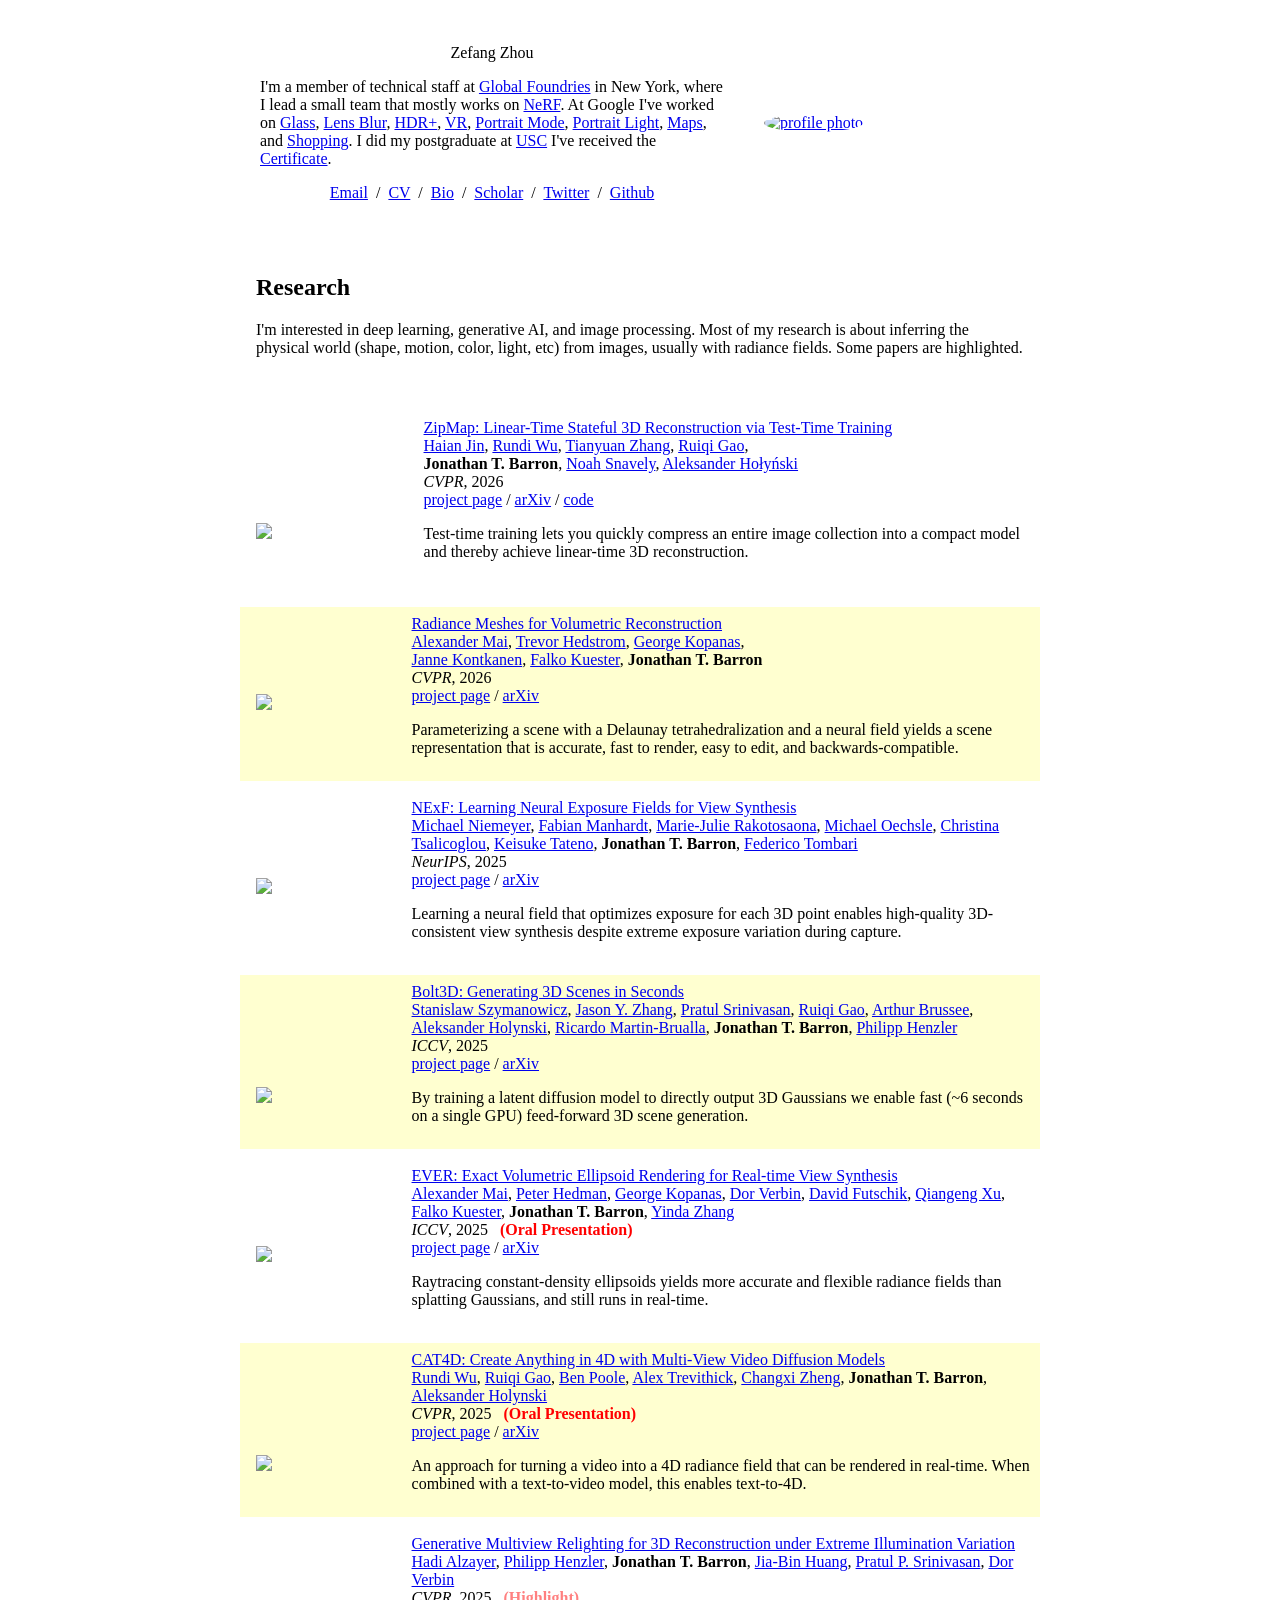
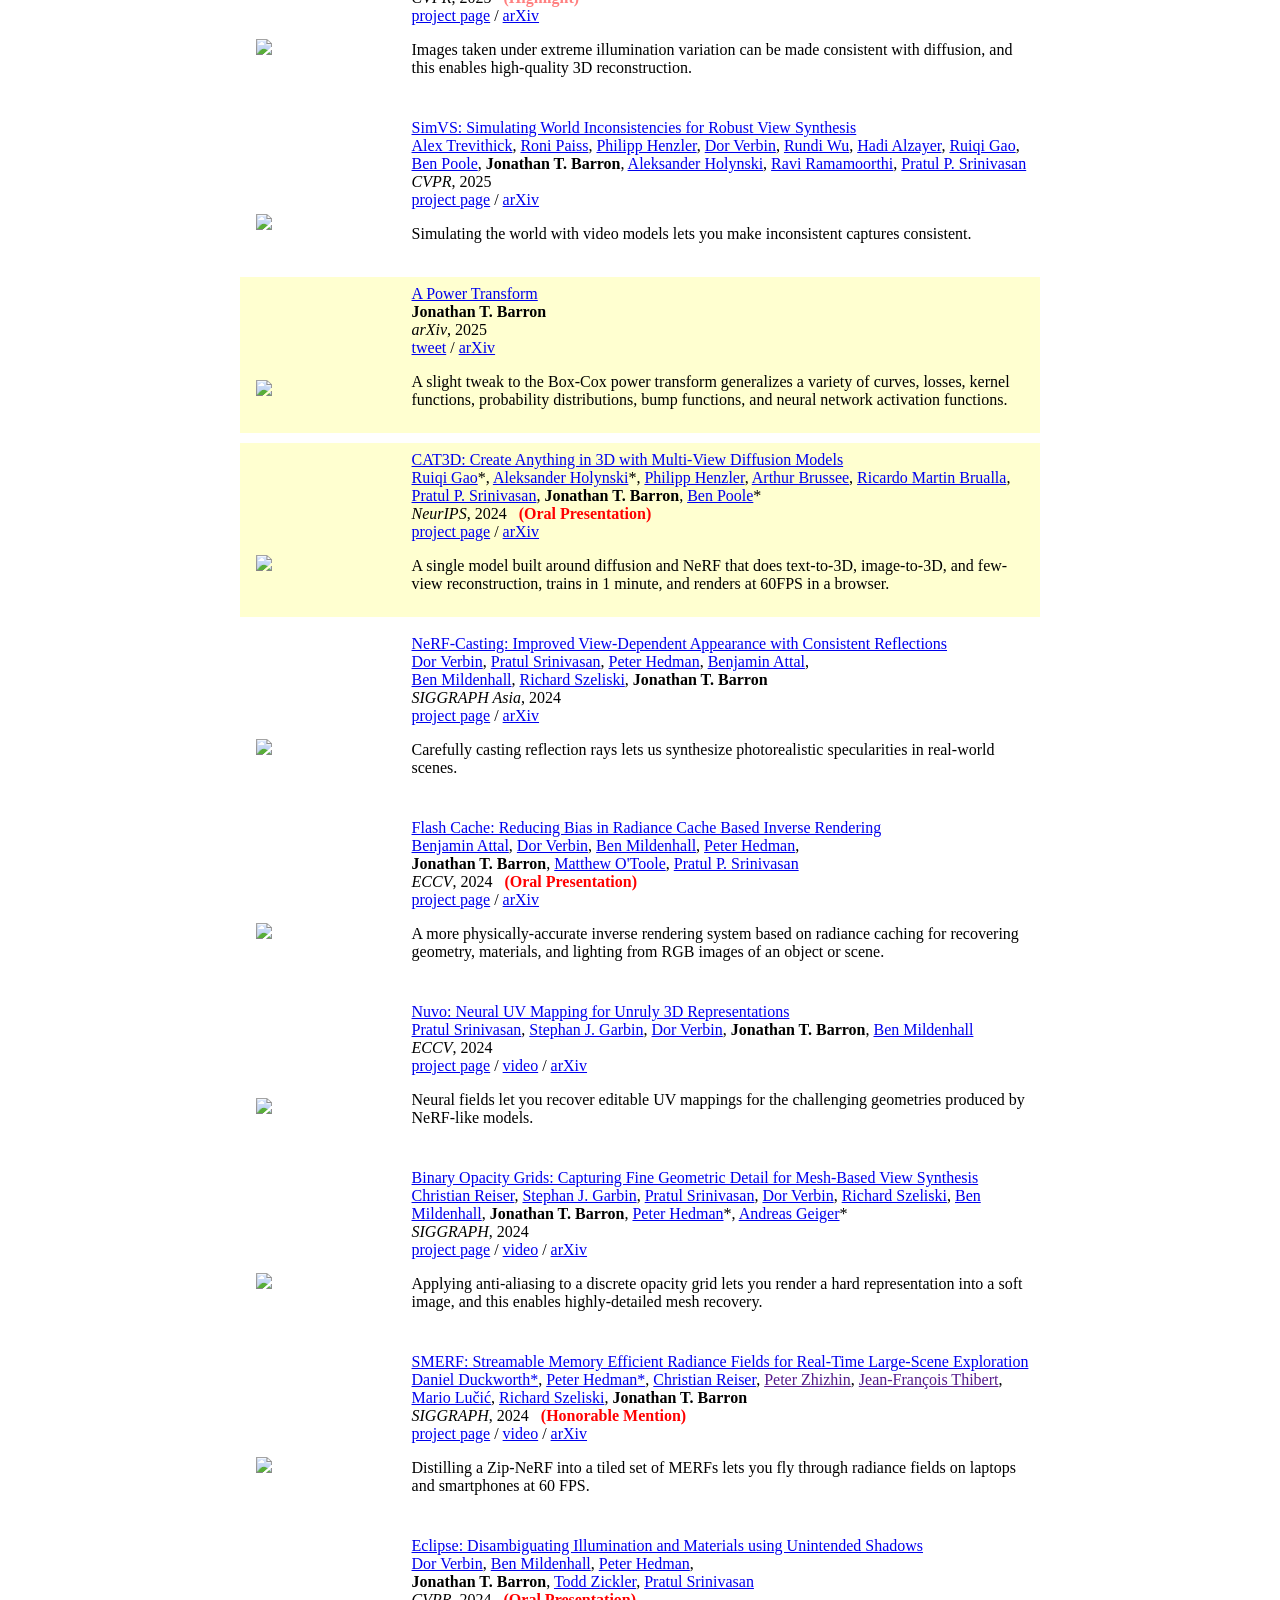
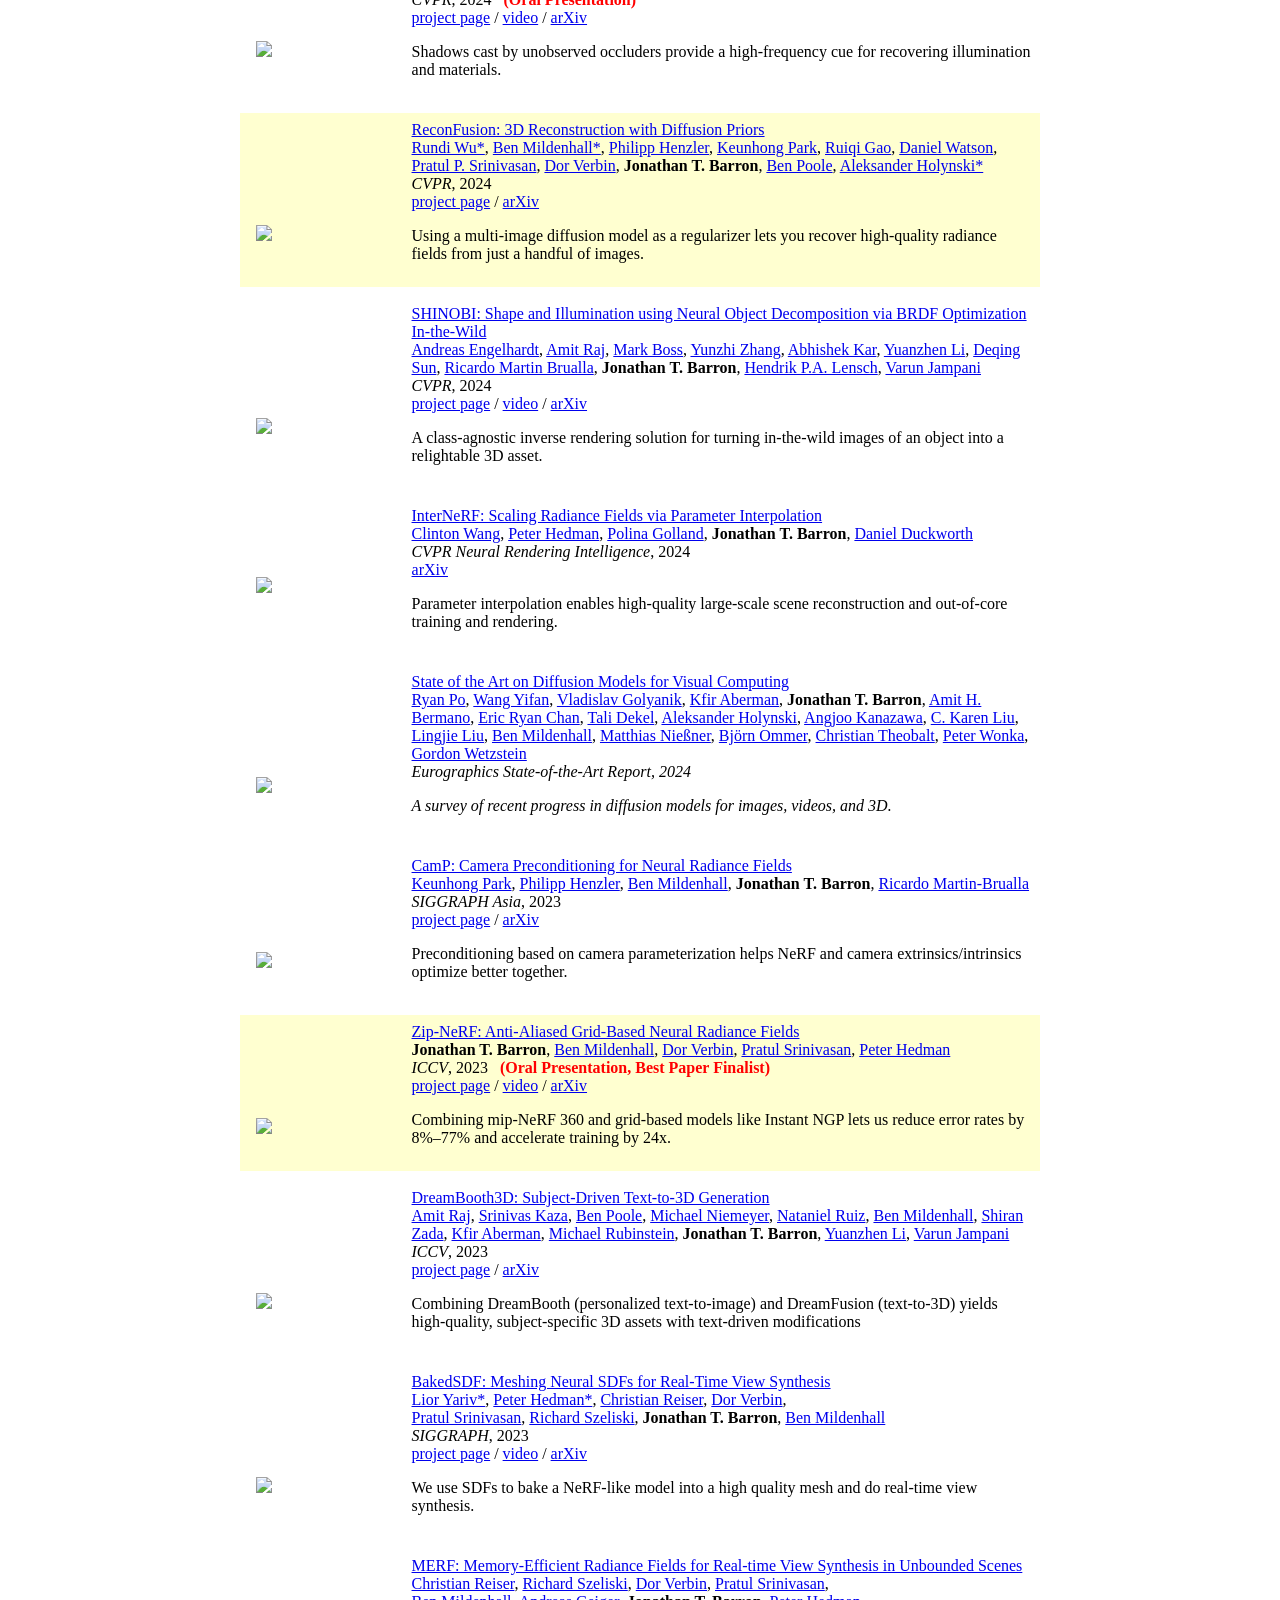
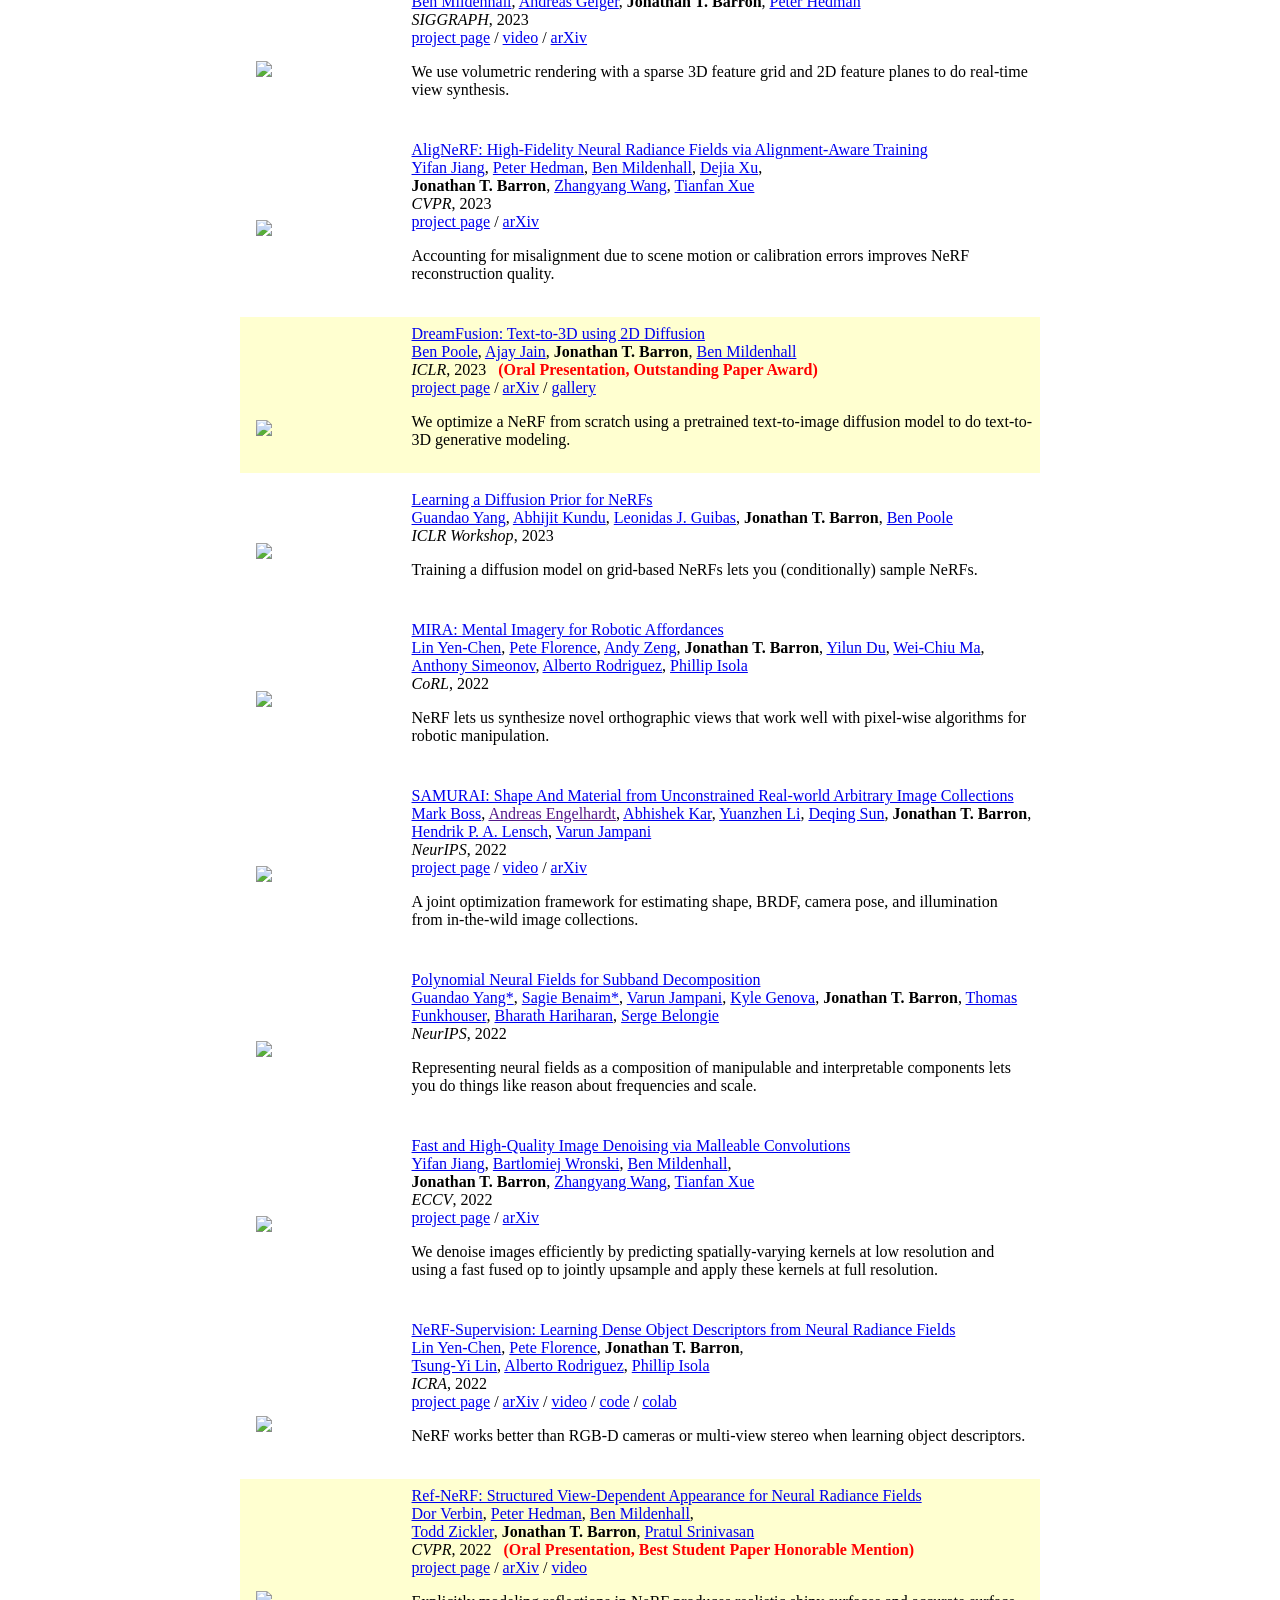
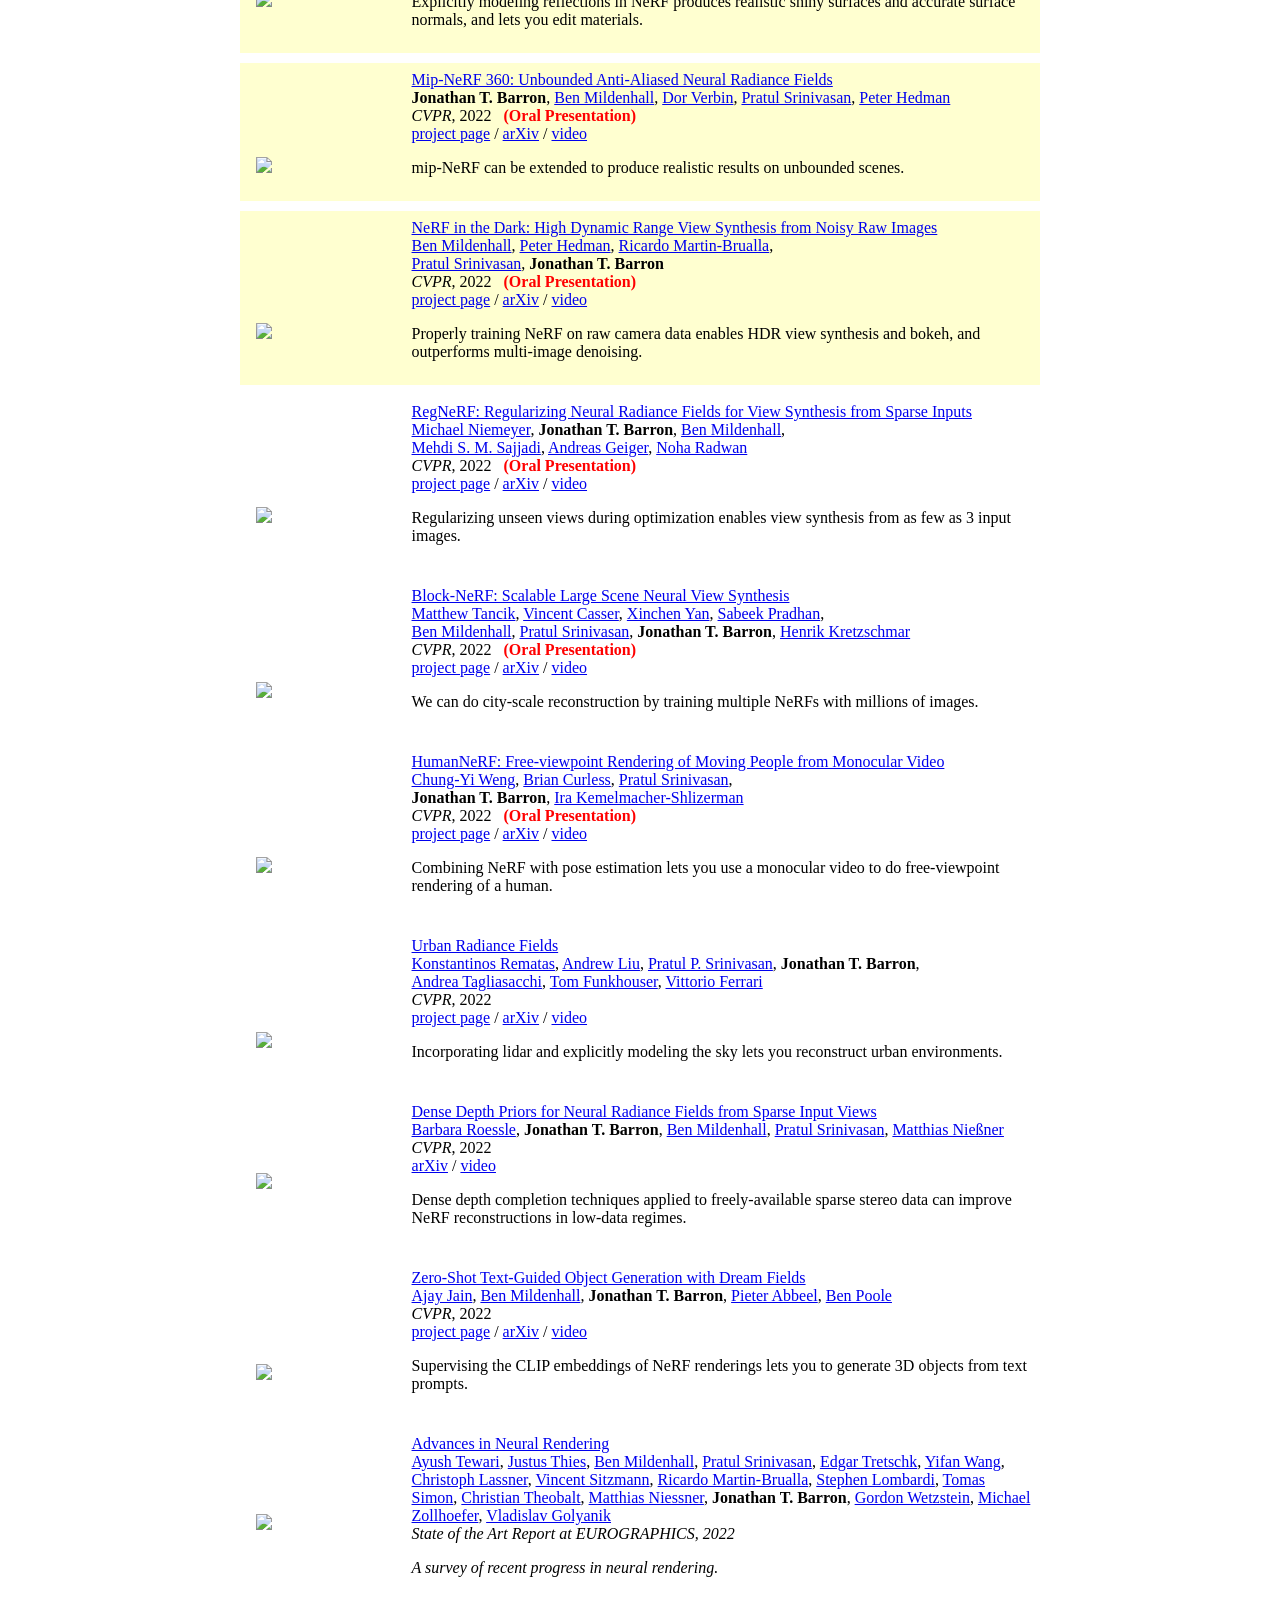
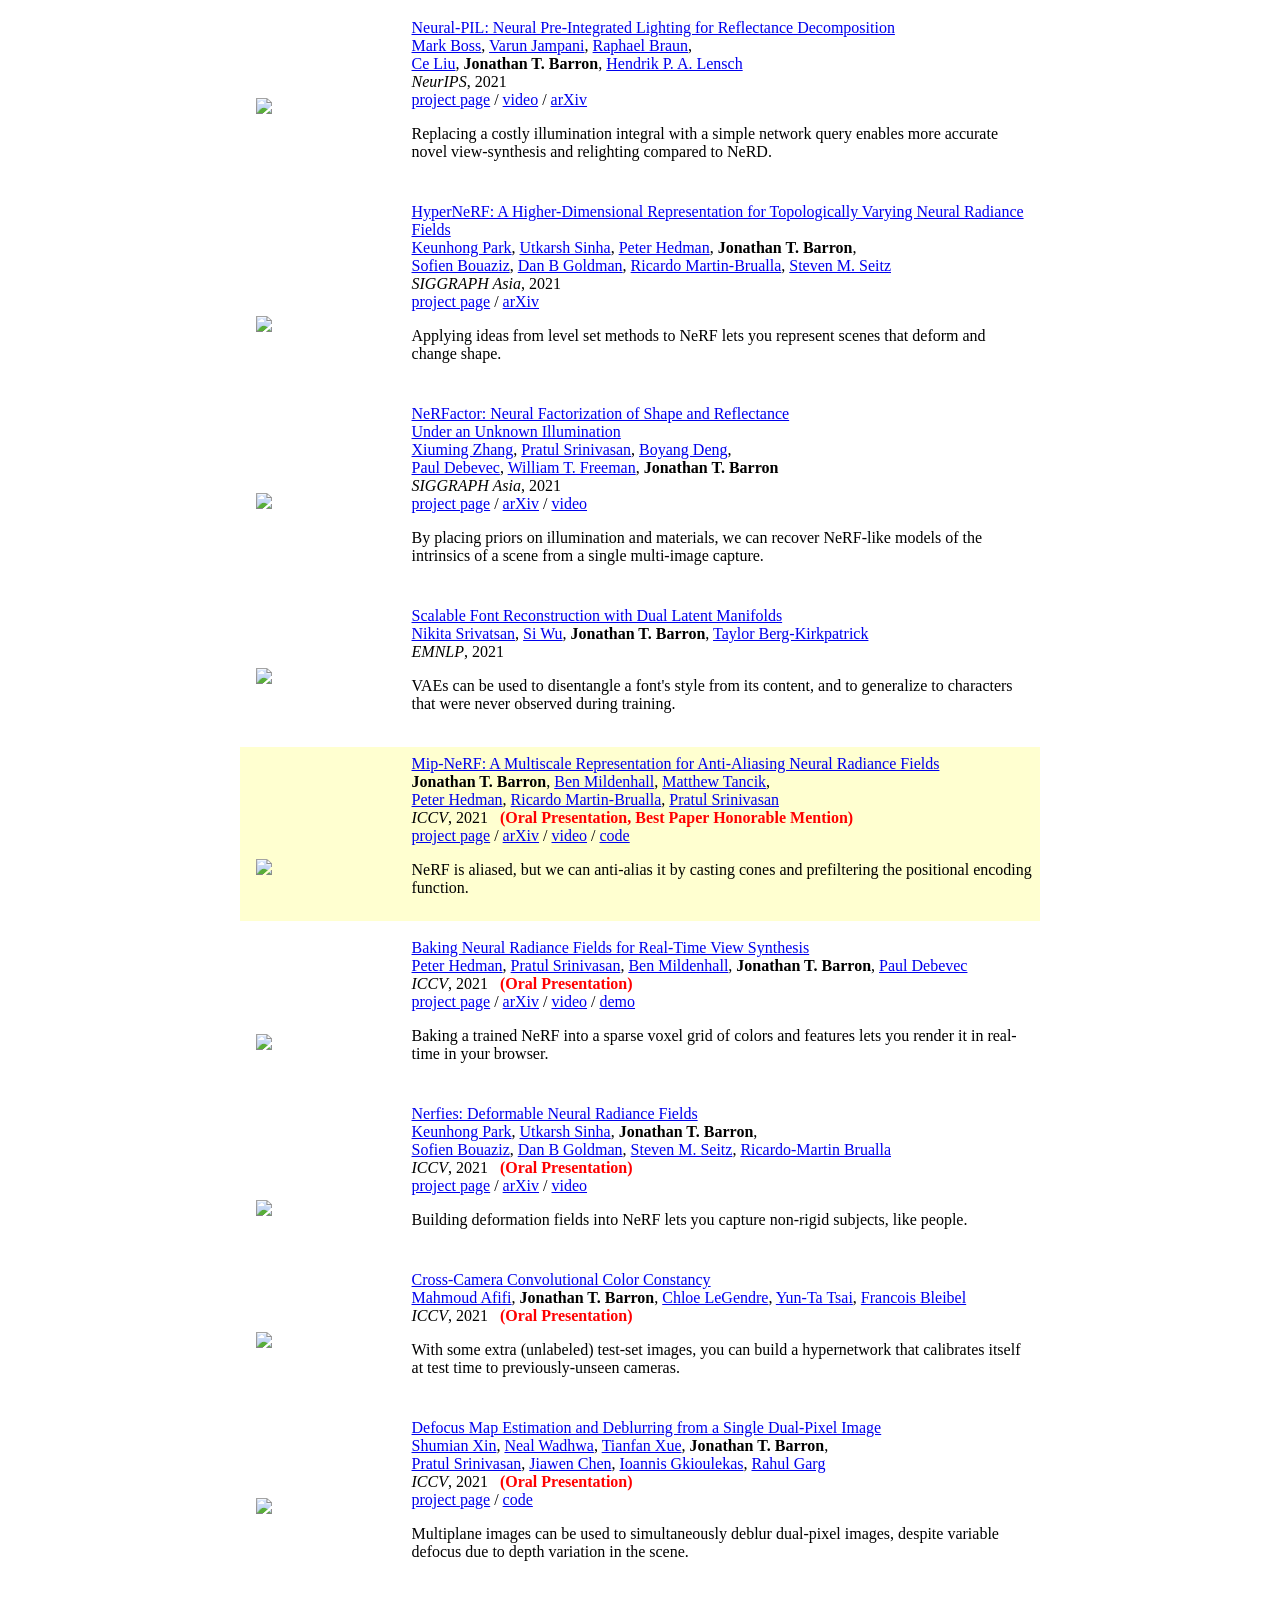
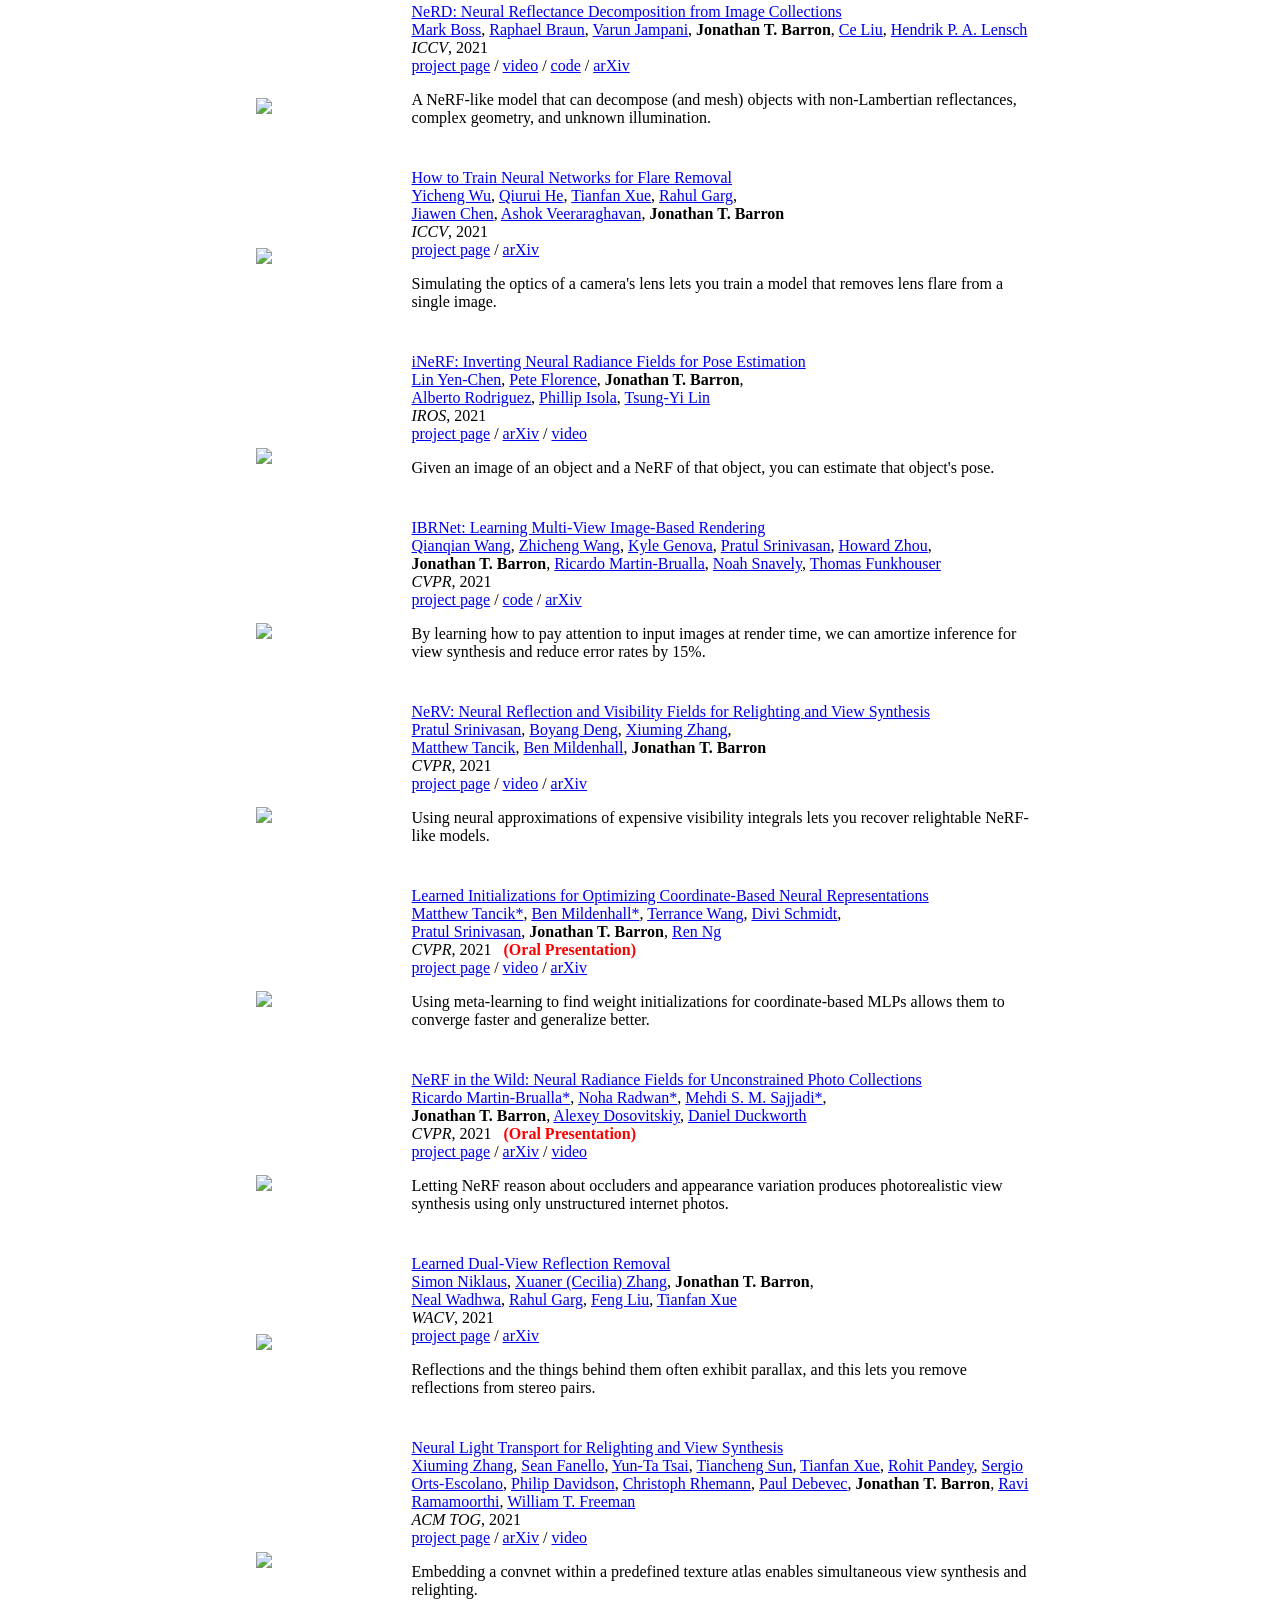
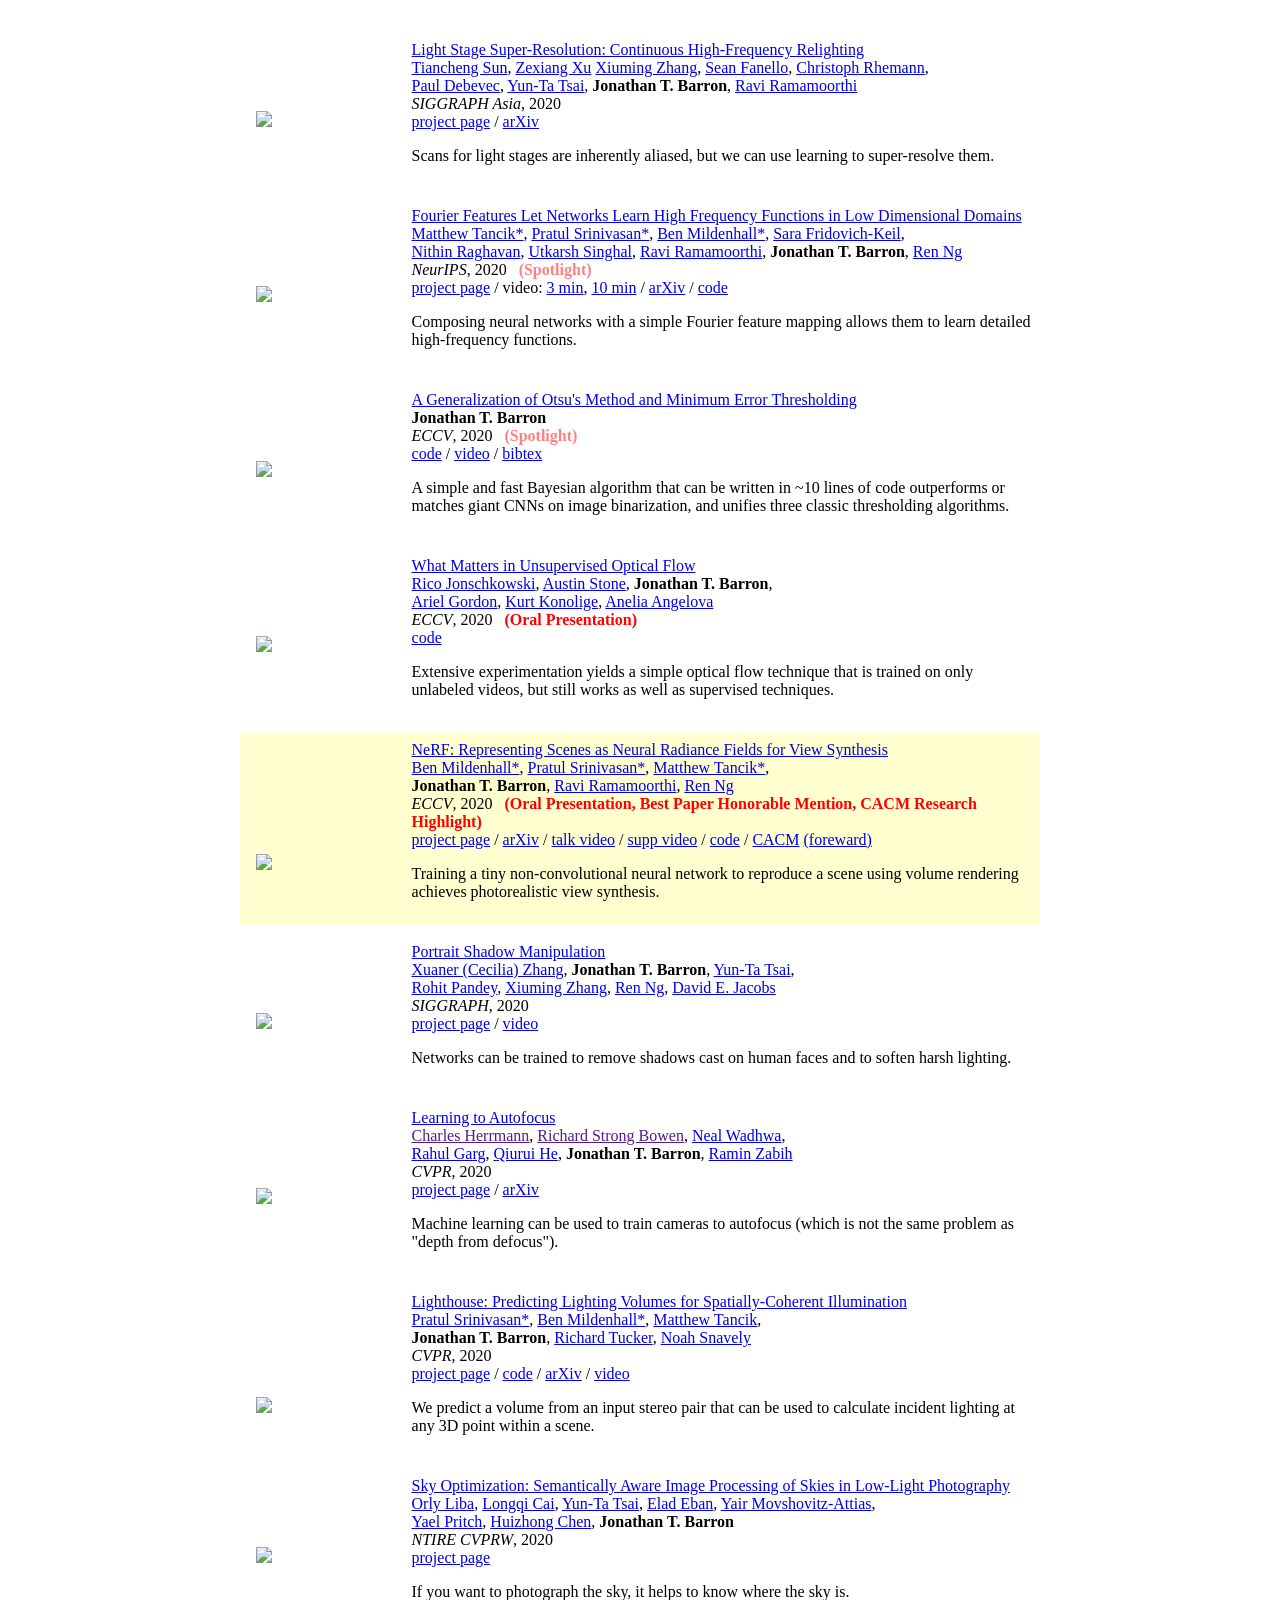
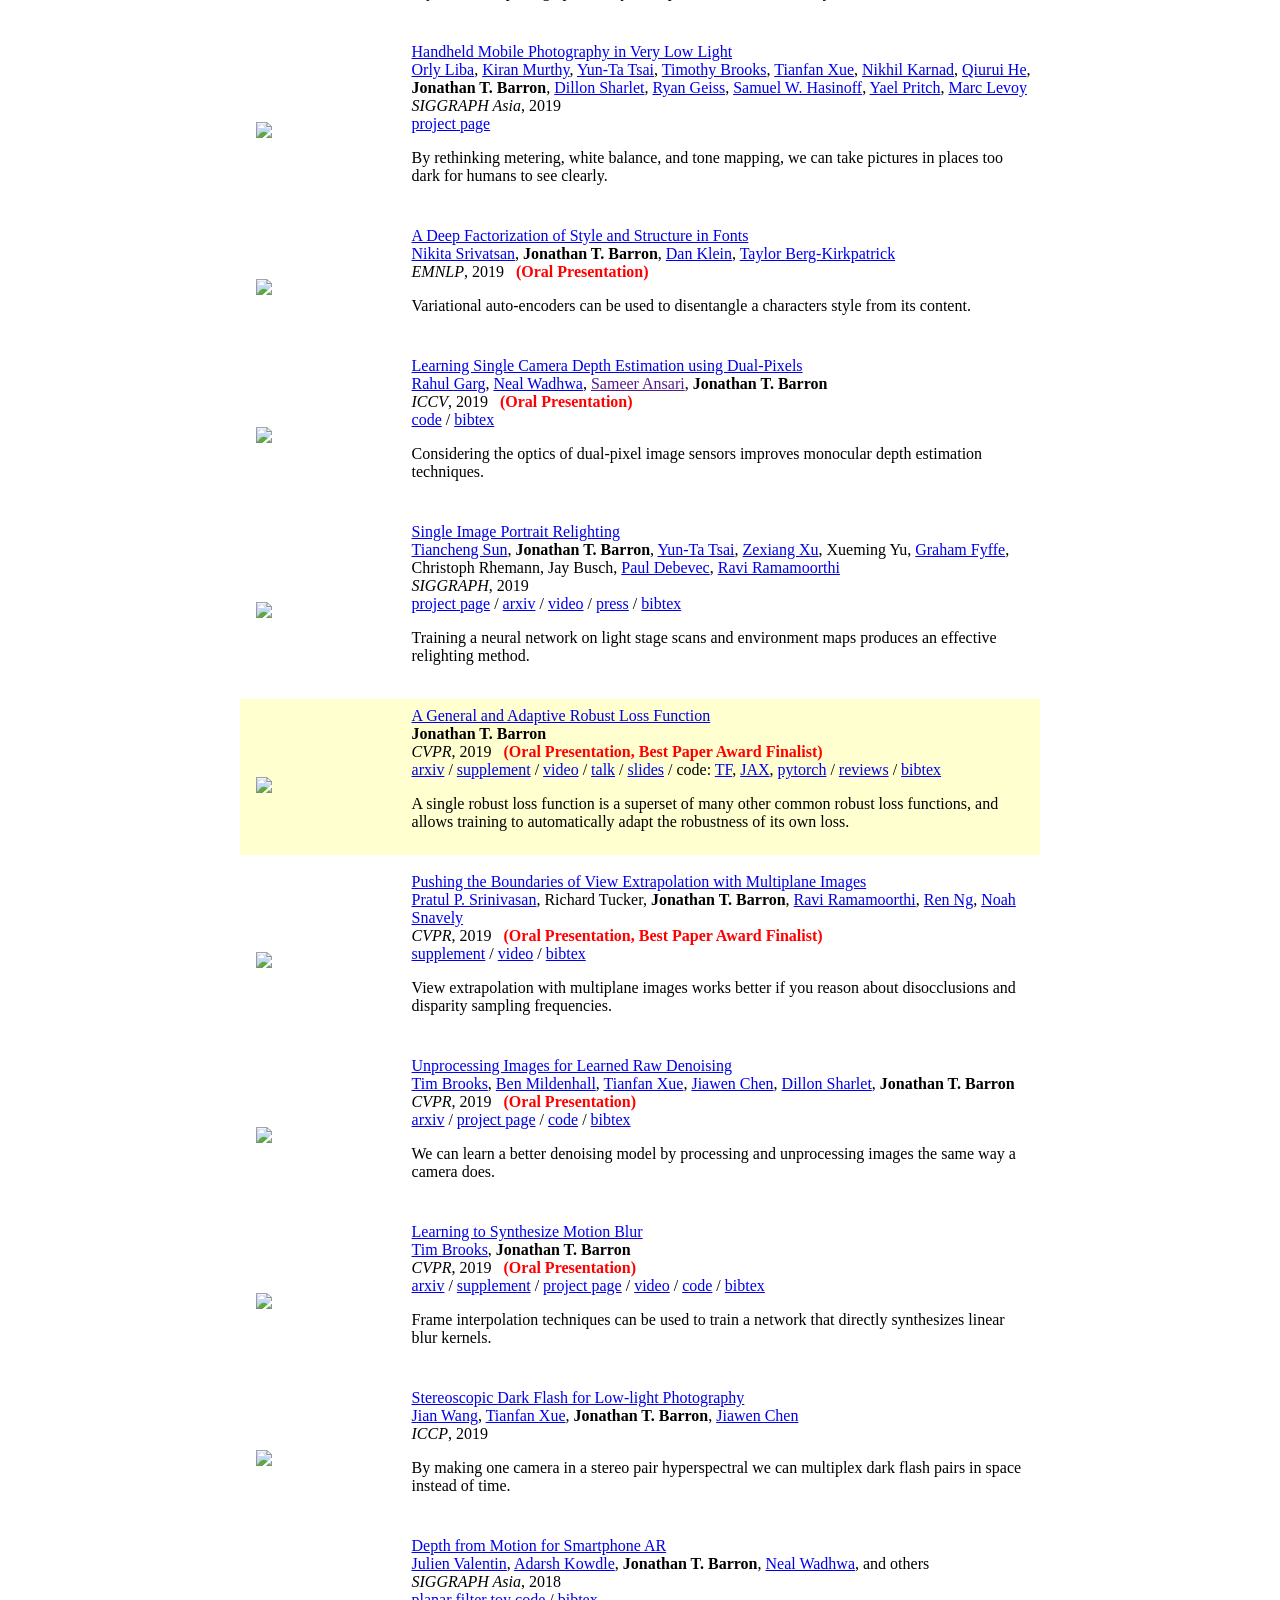
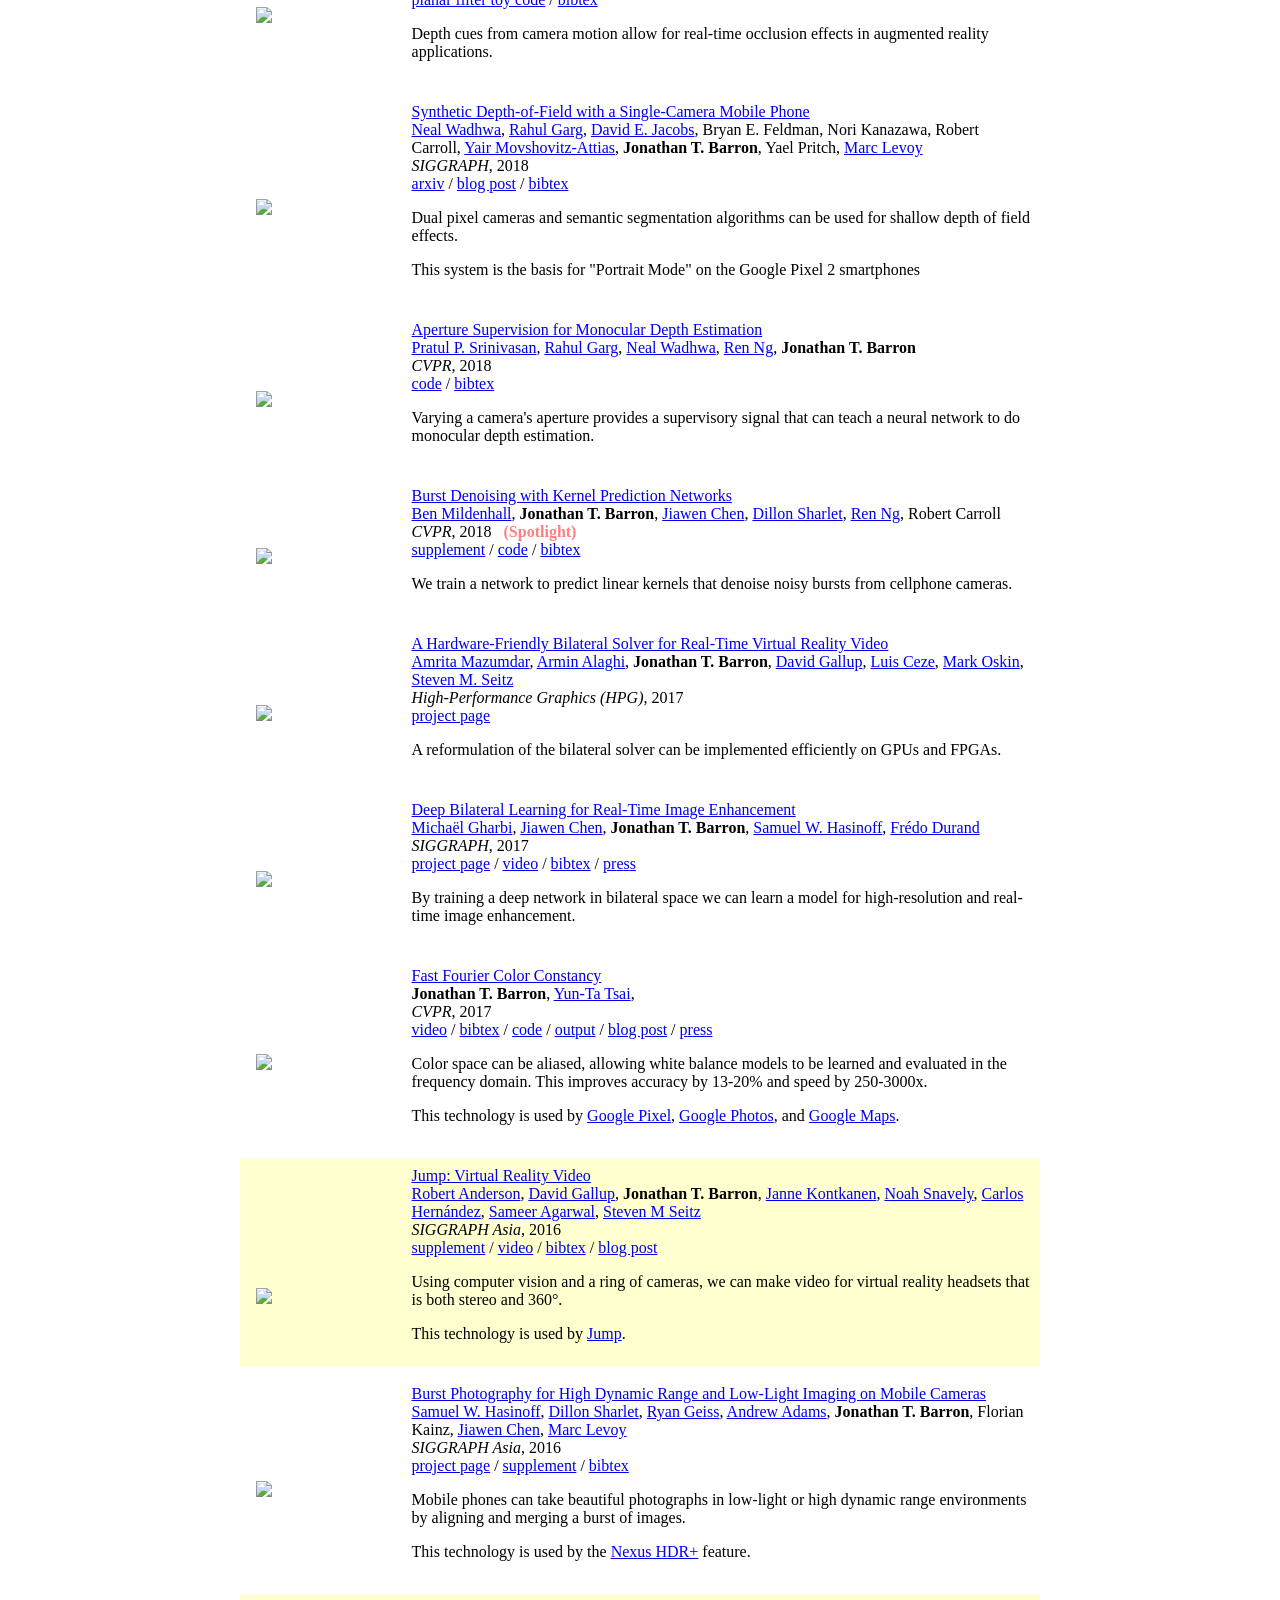
==== index.html @ 2c6287a5 "Update author name and personal details in index.html" ====
<!DOCTYPE HTML>
<html lang="en">
  <head>
    <meta http-equiv="Content-Type" content="text/html; charset=UTF-8">

    <title>Zefang Zhou</title>

    <meta name="author" content="Zefang Zhou">
    <meta name="viewport" content="width=device-width, initial-scale=1">
    <link rel="shortcut icon" href="images/favicon/favicon.ico" type="image/x-icon">
    <link rel="stylesheet" type="text/css" href="stylesheet.css">
    
  </head>

  <body>
    <table style="width:100%;max-width:800px;border:0px;border-spacing:0px;border-collapse:separate;margin-right:auto;margin-left:auto;"><tbody>
      <tr style="padding:0px">
        <td style="padding:0px">
          <table style="width:100%;border:0px;border-spacing:0px;border-collapse:separate;margin-right:auto;margin-left:auto;"><tbody>
            <tr style="padding:0px">
              <td style="padding:2.5%;width:63%;vertical-align:middle">
                <p class="name" style="text-align: center;">
                  Zefang Zhou
                </p>
                <p>
		I'm a member of technical staff at <a href="https://deepmind.google/">Global Foundries</a> in New York, where I lead a small team that mostly works on <a href="https://www.matthewtancik.com/nerf">NeRF</a>.
		At Google I've worked on <a href="https://www.google.com/glass/start/">Glass</a>,  <a href="https://ai.googleblog.com/2014/04/lens-blur-in-new-google-camera-app.html">Lens Blur</a>, <a href="https://ai.googleblog.com/2014/10/hdr-low-light-and-high-dynamic-range.html">HDR+</a>, <a href="https://blog.google/products/google-ar-vr/introducing-next-generation-jump/">VR</a>, <a href="https://ai.googleblog.com/2017/10/portrait-mode-on-pixel-2-and-pixel-2-xl.html">Portrait Mode</a>, <a href="https://ai.googleblog.com/2020/12/portrait-light-enhancing-portrait.html">Portrait Light</a>, <a href="https://blog.google/products/maps/three-maps-updates-io-2022/">Maps</a>, and <a href="https://research.google/blog/bringing-3d-shoppable-products-online-with-generative-ai/">Shopping</a>.
		I did my postgraduate at <a href="http://www.usc.edu/">USC</a> I've received the <a href="https://www.thecvf.com/?page_id=413#YRA">Certificate</a>.
                </p>
                <p style="text-align:center">
                  <a href="mailto:fangs311@gmail.com">Email</a> &nbsp;/&nbsp;
                  <a href="data/resume.pdf">CV</a> &nbsp;/&nbsp;
                  <a href="data/JonBarron-bio.txt">Bio</a> &nbsp;/&nbsp;
                  <a href="https://scholar.google.com/citations?hl=en&user=jktWnL8AAAAJ">Scholar</a> &nbsp;/&nbsp;
                  <a href="https://twitter.com/jon_barron">Twitter</a> &nbsp;/&nbsp;
                  <a href="https://github.com/jonbarron/">Github</a>
                </p>
              </td>
              <td style="padding:2.5%;width:37%;max-width:37%">
                <a href="images/JonBarron.jpg"><img style="width:100%;max-width:100%;object-fit: cover; border-radius: 50%;" alt="profile photo" src="images/JonBarron.jpg" class="hoverZoomLink"></a>
              </td>
            </tr>
          </tbody></table>
          <table style="width:100%;border:0px;border-spacing:0px;border-collapse:separate;margin-right:auto;margin-left:auto;"><tbody>
              <tr>
              <td style="padding:16px;width:100%;vertical-align:middle">
                <h2>Research</h2>
                <p>
                  I'm interested in deep learning, generative AI, and image processing. Most of my research is about inferring the physical world (shape, motion, color, light, etc) from images, usually with radiance fields. Some papers are <span class="highlight">highlighted</span>.
                </p>
              </td>
            </tr>
          </tbody></table>
          <table style="width:100%;border:0px;border-spacing:0px 10px;border-collapse:separate;margin-right:auto;margin-left:auto;"><tbody>


<tr onmouseout="zipmap_stop()" onmouseover="zipmap_start()">
  <td style="padding:16px;width:20%;vertical-align:middle">
    <div class="one">
      <div class="two" id='zipmap_image'><video  width=100% height=100% muted autoplay loop>
      <source src="images/zipmap.mp4" type="video/mp4">
      Your browser does not support the video tag.
      </video></div>
      <img src='images/zipmap.jpg' width="160">
    </div>
    <script type="text/javascript">
      function zipmap_start() {
        document.getElementById('zipmap_image').style.opacity = "1";
      }

      function zipmap_stop() {
        document.getElementById('zipmap_image').style.opacity = "0";
      }
      zipmap_stop()
    </script>
  </td>
  <td style="padding:20px;width:75%;vertical-align:middle">
    <a href="https://haian-jin.github.io/ZipMap/">
      <span class="papertitle">ZipMap: Linear-Time Stateful 3D Reconstruction via Test-Time Training</span>
    </a>
    <br>
    <a href="https://haian-jin.github.io/">Haian Jin</a>,
    <a href="https://rundiwu.github.io/">Rundi Wu</a>,
    <a href="https://tianyuanzhang.com/">Tianyuan Zhang</a>,
    <a href="https://ruiqigao.github.io/">Ruiqi Gao</a>, <br>
    <strong>Jonathan T. Barron</strong>,
    <a href="https://www.cs.cornell.edu/~snavely/">Noah Snavely</a>,
    <a href="https://holynski.org/">Aleksander Hołyński</a>
    <br>
    <em>CVPR</em>, 2026
    <br>
    <a href="https://haian-jin.github.io/ZipMap/">project page</a> /
    <a href="https://arxiv.org/abs/2603.04385">arXiv</a> /
    <a href="https://github.com/Haian-Jin/ZipMap">code</a>
    <p></p>
    <p>
		Test-time training lets you quickly compress an entire image collection into a compact model and thereby achieve linear-time 3D reconstruction.
    </p>
  </td>
</tr>


<tr onmouseout="radmesh_stop()" onmouseover="radmesh_start()" bgcolor="#ffffd0">
  <td style="padding:16px;width:20%;vertical-align:middle">
    <div class="one">
      <div class="two" id='radmesh_image'>
        <img src='images/radmesh_after.jpg' width=100%>
      </div>
      <img src='images/radmesh_before.jpg' width=100%>
    </div>
    <script type="text/javascript">
      function radmesh_start() {
        document.getElementById('radmesh_image').style.opacity = "1";
      }

      function radmesh_stop() {
        document.getElementById('radmesh_image').style.opacity = "0";
      }
      radmesh_stop()
    </script>
  </td>
  <td style="padding:8px;width:80%;vertical-align:middle">
    <a href="https://half-potato.gitlab.io/rm/">
      <span class="papertitle">Radiance Meshes for Volumetric Reconstruction</span>
    </a>
    <br>
    <a href="https://half-potato.gitlab.io/">Alexander Mai</a>,
    <a href="https://github.com/Shmaug">Trevor Hedstrom</a>,
    <a href="https://grgkopanas.github.io/">George Kopanas</a>, <br>
	<a href="https://mediatech.aalto.fi/~janne/index.php">Janne Kontkanen</a>, 
    <a href="https://jacobsschool.ucsd.edu/faculty/profile?id=253">Falko Kuester</a>,
    <strong>Jonathan T. Barron</strong>
    <br>
    <em>CVPR</em>, 2026
    <br>
    <a href="https://half-potato.gitlab.io/rm/">project page</a>
    /
    <a href="https://arxiv.org/abs/2512.04076">arXiv</a>
    <p></p>
    <p>
	Parameterizing a scene with a Delaunay tetrahedralization and a neural field yields a scene representation that is accurate, fast to render, easy to edit, and backwards-compatible.
    </p>
  </td>
</tr>

<tr onmouseout="nexf_stop()" onmouseover="nexf_start()">
      <td style="padding:16px;width:20%;vertical-align:middle">
        <div class="one">
          <div class="two" id='nexf_image'>
					  <img src='images/nexf_after.jpg' width=100%>
					</div>
          <img src='images/nexf_before.jpg' width=100%>
        </div>
        <script type="text/javascript">
          function nexf_start() {
            document.getElementById('nexf_image').style.opacity = "1";
          }

          function nexf_stop() {
            document.getElementById('nexf_image').style.opacity = "0";
          }
          nexf_stop()
        </script>
      </td>
      <td style="padding:8px;width:80%;vertical-align:middle">
        <a href="https://m-niemeyer.github.io/nexf/">
          <span class="papertitle">NExF: Learning Neural Exposure Fields for View Synthesis</span>
        </a>
        <br>
        <a href="https://m-niemeyer.github.io/">Michael Niemeyer</a>,
        <a href="https://campar.in.tum.de/Main/FabianManhardt">Fabian Manhardt</a>,
        <a href="http://www.lix.polytechnique.fr/Labo/Marie-Julie.RAKOTOSAONA/">Marie-Julie Rakotosaona</a>,
        <a href="https://moechsle.github.io">Michael Oechsle</a>,
        <a href="https://ait.ethz.ch/people/ctsalico">Christina Tsalicoglou</a>,
        <a href="https://scholar.google.com/citations?user=ml3laqEAAAAJ&hl=ja">Keisuke Tateno</a>,
        <strong>Jonathan T. Barron</strong>,
        <a href="https://federicotombari.github.io/">Federico Tombari</a>
        <br>
        <em>NeurIPS</em>, 2025
        <br>
        <a href="https://m-niemeyer.github.io/nexf/">project page</a>
        /
        <a href="https://arxiv.org/abs/2510.08279">arXiv</a>
        <p></p>
        <p>
		Learning a neural field that optimizes exposure for each 3D point enables high-quality 3D-consistent view synthesis despite extreme exposure variation during capture.
        </p>
      </td>
    </tr>
	
    <tr onmouseout="bolt3d_stop()" onmouseover="bolt3d_start()"  bgcolor="#ffffd0">
      <td style="padding:16px;width:20%;vertical-align:middle">
        <div class="one">
          <div class="two" id='bolt3d_image'><video  width=100% height=100% muted autoplay loop>
          <source src="images/bolt3d.mp4" type="video/mp4">
          Your browser does not support the video tag.

          </video></div>
          <img src='images/bolt3d.jpg' width="160">
        </div>
        <script type="text/javascript">
          function bolt3d_start() {
            document.getElementById('bolt3d_image').style.opacity = "1";
          }

          function bolt3d_stop() {
            document.getElementById('bolt3d_image').style.opacity = "0";
          }
          bolt3d_stop()
        </script>
      </td>
      <td style="padding:8px;width:80%;vertical-align:middle">
        <a href="https://szymanowiczs.github.io/bolt3d">
          <span class="papertitle">Bolt3D: Generating 3D Scenes in Seconds</span>
        </a>
        <br>
        <a href="https://szymanowiczs.github.io/">Stanislaw Szymanowicz</a>,
        <a href="https://jasonyzhang.com">Jason Y. Zhang</a>,
        <a href="https://pratulsrinivasan.github.io">Pratul Srinivasan</a>,
        <a href="https://ruiqigao.github.io">Ruiqi Gao</a>,
        <a href="https://github.com/ArthurBrussee">Arthur Brussee</a>,
        <a href="https://holynski.org">Aleksander Holynski</a>,
        <a href="https://ricardomartinbrualla.com">Ricardo Martin-Brualla</a>,
		<strong>Jonathan T. Barron</strong>,
        <a href="https://henzler.github.io">Philipp Henzler</a>
        <br>
        <em>ICCV</em>, 2025
        <br>
        <a href="https://szymanowiczs.github.io/bolt3d">project page</a>
        /
        <a href="https://szymanowiczs.github.io/bolt3d">arXiv</a>
        <p></p>
        <p>
		By training a latent diffusion model to directly output 3D Gaussians we enable fast (~6 seconds on a single GPU) feed-forward 3D scene generation.
        </p>
      </td>
    </tr>

    <tr onmouseout="ever_stop()" onmouseover="ever_start()">
      <td style="padding:16px;width:20%;vertical-align:middle">
        <div class="one">
          <div class="two" id='ever_image'>
					  <img src='images/ever_after.png' width=100%>
					</div>
          <img src='images/ever_before.png' width=100%>
        </div>
        <script type="text/javascript">
          function ever_start() {
            document.getElementById('ever_image').style.opacity = "1";
          }

          function ever_stop() {
            document.getElementById('ever_image').style.opacity = "0";
          }
          ever_stop()
        </script>
      </td>
      <td style="padding:8px;width:80%;vertical-align:middle">
        <a href="https://half-potato.gitlab.io/posts/ever/">
			<span class="papertitle">EVER: Exact Volumetric Ellipsoid Rendering for Real-time View Synthesis
</span>
        </a>
        <br>
				<a href="https://half-potato.gitlab.io/">Alexander Mai</a>, 
				<a href="https://phogzone.com/">Peter Hedman</a>,
				<a href="https://grgkopanas.github.io/">George Kopanas</a>,
        <a href="https://dorverbin.github.io/">Dor Verbin</a>,
        <a href="https://scholar.google.com/citations?user=ozNFrecAAAAJ&hl=en">David Futschik</a>,
        <a href="https://xharlie.github.io/">Qiangeng Xu</a>,
        <a href="https://jacobsschool.ucsd.edu/faculty/profile?id=253">Falko Kuester</a>,
				<strong>Jonathan T. Barron</strong>,
        <a href="https://www.zhangyinda.com/">Yinda Zhang</a>
				<br>
        <em>ICCV</em>, 2025 &nbsp <font color="red"><strong>(Oral Presentation)</strong></font>
        <br>
        <a href="https://half-potato.gitlab.io/posts/ever/">project page</a>
        /
        <a href="https://arxiv.org/abs/2410.01804">arXiv</a>
        <p></p>
        <p>
				Raytracing constant-density ellipsoids yields more accurate and flexible radiance fields than splatting Gaussians, and still runs in real-time.
        </p>
      </td>
    </tr>


    <tr onmouseout="cat4d_stop()" onmouseover="cat4d_start()" bgcolor="#ffffd0">
      <td style="padding:16px;width:20%;vertical-align:middle">
        <div class="one">
          <div class="two" id='cat4d_image'><video  width=100% height=100% muted autoplay loop>
          <source src="images/cat4d.mp4" type="video/mp4">
          Your browser does not support the video tag.
          </video></div>
          <img src='images/cat4d.jpg' width="160">
        </div>
        <script type="text/javascript">
          function cat4d_start() {
            document.getElementById('cat4d_image').style.opacity = "1";
          }

          function cat4d_stop() {
            document.getElementById('cat4d_image').style.opacity = "0";
          }
          cat4d_stop()
        </script>
      </td>
      <td style="padding:8px;width:80%;vertical-align:middle">
        <a href="https://cat-4d.github.io/">
			<span class="papertitle">CAT4D: Create Anything in 4D with Multi-View Video Diffusion Models
</span>
        </a>
        <br>
				<a href="https://www.cs.columbia.edu/~rundi/">Rundi Wu</a>,
				<a href="https://ruiqigao.github.io/">Ruiqi Gao</a>,
				<a href="https://poolio.github.io/">Ben Poole</a>,
				<a href="https://alextrevithick.github.io/">Alex Trevithick</a>,
				<a href="https://www.cs.columbia.edu/~cxz/index.htm/">Changxi Zheng</a>,
				<strong>Jonathan T. Barron</strong>,
				<a href="https://holynski.org/">Aleksander Holynski</a>
        <br>
        <em>CVPR</em>, 2025 &nbsp <font color="red"><strong>(Oral Presentation)</strong></font>
        <br>
        <a href="https://cat-4d.github.io/">project page</a>
        /
        <a href="https://arxiv.org/abs/2411.18613">arXiv</a>
        <p></p>
        <p>
				An approach for turning a video into a 4D radiance field that can be rendered in real-time. When combined with a text-to-video model, this enables text-to-4D.
        </p>
      </td>
    </tr>


    <tr onmouseout="r2r_stop()" onmouseover="r2r_start()">
      <td style="padding:16px;width:20%;vertical-align:middle">
        <div class="one">
          <div class="two" id='r2r_image'><video  width=100% muted autoplay loop>
          <source src="images/r2r.mp4" type="video/mp4">
          Your browser does not support the video tag.
          </video></div>
          <img src='images/r2r.jpg' width=100%>
        </div>
        <script type="text/javascript">
          function r2r_start() {
            document.getElementById('r2r_image').style.opacity = "1";
          }

          function r2r_stop() {
            document.getElementById('r2r_image').style.opacity = "0";
          }
          r2r_stop()
        </script>
      </td>
      <td style="padding:8px;width:80%;vertical-align:middle">
        <a href="https://relight-to-reconstruct.github.io/">
          <span class="papertitle">Generative Multiview Relighting for
3D Reconstruction under Extreme Illumination Variation</span>
        </a>
        <br>
        <a href="https://hadizayer.github.io/">Hadi Alzayer</a>,
        <a href="https://henzler.github.io/">Philipp Henzler</a>,
				<strong>Jonathan T. Barron</strong>, 
        <a href="https://jbhuang0604.github.io/">Jia-Bin Huang</a>,
        <a href="https://pratulsrinivasan.github.io/">Pratul P. Srinivasan</a>, 
        <a href="https://dorverbin.github.io/">Dor Verbin</a>
        <br>
        <em>CVPR</em>, 2025 &nbsp <font color=#FF8080><strong>(Highlight)</strong></font>
        <br>
        <a href="https://relight-to-reconstruct.github.io/">project page</a>
        /
        <a href="https://arxiv.org/abs/2412.15211">arXiv</a>
        <p></p>
        <p>
				Images taken under extreme illumination variation can be made consistent with diffusion, and this enables high-quality 3D reconstruction.
        </p>
      </td>
    </tr>


    <tr onmouseout="simvs_stop()" onmouseover="simvs_start()">
      <td style="padding:16px;width:20%;vertical-align:middle">
        <div class="one">
          <div class="two" id='simvs_image'><video  width=100% muted autoplay loop>
          <source src="images/simvs.mp4" type="video/mp4">
          Your browser does not support the video tag.
          </video></div>
          <img src='images/simvs.jpg' width=100%>
        </div>
        <script type="text/javascript">
          function simvs_start() {
            document.getElementById('simvs_image').style.opacity = "1";
          }

          function simvs_stop() {
            document.getElementById('simvs_image').style.opacity = "0";
          }
          simvs_stop()
        </script>
      </td>
      <td style="padding:8px;width:80%;vertical-align:middle">
        <a href="https://alextrevithick.github.io/simvs/">
          <span class="papertitle">SimVS: Simulating World Inconsistencies for Robust View Synthesis</span>
        </a>
        <br>
        <a href="https://alextrevithick.github.io/">Alex Trevithick</a>,
        <a href="https://scholar.google.com/citations?user=-KSDNZQAAAAJ&hl=en">Roni Paiss</a>,
        <a href="https://henzler.github.io/">Philipp Henzler</a>,
        <a href="https://dorverbin.github.io/">Dor Verbin</a>,
        <a href="https://www.cs.columbia.edu/~rundi/">Rundi Wu</a>,
        <a href="https://hadizayer.github.io/">Hadi Alzayer</a>,
        <a href="https://ruiqigao.github.io/">Ruiqi Gao</a>,
        <a  href="https://poolio.github.io/">Ben Poole</a>,
				<strong>Jonathan T. Barron</strong>, 
        <a href="https://holynski.org/">Aleksander Holynski</a>,
        <a href="https://cseweb.ucsd.edu/~ravir/">Ravi Ramamoorthi</a>,
        <a href="https://pratulsrinivasan.github.io/">Pratul P. Srinivasan</a>
        <br>
        <em>CVPR</em>, 2025
        <br>
        <a href="https://alextrevithick.github.io/simvs/">project page</a>
        /
        <a href="https://arxiv.org/abs/2412.07696">arXiv</a>
        <p></p>
        <p>
        Simulating the world with video models lets you make inconsistent captures consistent.
        </p>
      </td>
    </tr>


    <tr onmouseout="power_stop()" onmouseover="power_start()" bgcolor="#ffffd0">
      <td style="padding:16px;width:20%;vertical-align:middle">
        <div class="one">
          <div class="two" id='power_image'><video  width=100% height=100% muted autoplay loop>
          <source src="images/power.mp4" type="video/mp4">
          Your browser does not support the video tag.
          </video></div>
          <img src='images/power.png' width="160">
        </div>
        <script type="text/javascript">
          function power_start() {
            document.getElementById('power_image').style.opacity = "1";
          }

          function power_stop() {
            document.getElementById('power_image').style.opacity = "0";
          }
          power_stop()
        </script>
      </td>
      <td style="padding:8px;width:80%;vertical-align:middle">
        <a href="https://x.com/jon_barron/status/1891918200931061996">
			<span class="papertitle">A Power Transform
</span>
        </a>
        <br>
				<strong>Jonathan T. Barron</strong>
        <br>
        <em>arXiv</em>, 2025
        <br>
        <a href="https://x.com/jon_barron/status/1891918200931061996">tweet</a>
        /
        <a href="https://arxiv.org/abs/2502.10647">arXiv</a>
        <p></p>
        <p>
				A slight tweak to the Box-Cox power transform generalizes a variety of curves, losses, kernel functions, probability distributions, bump functions, and neural network activation functions.
        </p>
      </td>
    </tr>


    <tr onmouseout="cat3d_stop()" onmouseover="cat3d_start()" bgcolor="#ffffd0">
      <td style="padding:16px;width:20%;vertical-align:middle">
        <div class="one">
          <div class="two" id='cat3d_image'><video  width=100% height=100% muted autoplay loop>
          <source src="images/cat3d.mp4" type="video/mp4">
          Your browser does not support the video tag.
          </video></div>
          <img src='images/cat3d.jpg' width="160">
        </div>
        <script type="text/javascript">
          function cat3d_start() {
            document.getElementById('cat3d_image').style.opacity = "1";
          }

          function cat3d_stop() {
            document.getElementById('cat3d_image').style.opacity = "0";
          }
          cat3d_stop()
        </script>
      </td>
      <td style="padding:8px;width:80%;vertical-align:middle">
        <a href="https://cat3d.github.io/">
			<span class="papertitle">CAT3D: Create Anything in 3D with Multi-View Diffusion Models
</span>
        </a>
        <br>
				<a href="https://ruiqigao.github.io/">Ruiqi Gao</a>*,
        <a href="https://holynski.org/">Aleksander Holynski</a>*, 
        <a href="https://henzler.github.io/">Philipp Henzler</a>,
        <a href="https://github.com/ArthurBrussee">Arthur Brussee</a>, 
				<a href="http://ricardomartinbrualla.com/">Ricardo Martin Brualla</a>, 
        <a href="https://pratulsrinivasan.github.io/">Pratul P. Srinivasan</a>,
				<strong>Jonathan T. Barron</strong>,
        <a href="https://poolio.github.io/">Ben Poole</a>*

        <br>
        <em>NeurIPS</em>, 2024 &nbsp <font color="red"><strong>(Oral Presentation)</strong></font>
        <br>
        <a href="https://cat3d.github.io/">project page</a>
        /
        <a href="https://arxiv.org/abs/2405.10314">arXiv</a>
        <p></p>
        <p>
				A single model built around diffusion and NeRF that does text-to-3D, image-to-3D, and few-view reconstruction, trains in 1 minute, and renders at 60FPS in a browser.
        </p>
      </td>
    </tr>


    <tr onmouseout="nerfcasting_stop()" onmouseover="nerfcasting_start()">
      <td style="padding:16px;width:20%;vertical-align:middle">
        <div class="one">
          <div class="two" id='nerfcasting_image'><video  width=100% muted autoplay loop>
          <source src="images/nerfcasting.mp4" type="video/mp4">
          Your browser does not support the video tag.
          </video></div>
          <img src='images/nerfcasting.jpg' width=100%>
        </div>
        <script type="text/javascript">
          function nerfcasting_start() {
            document.getElementById('nerfcasting_image').style.opacity = "1";
          }

          function nerfcasting_stop() {
            document.getElementById('nerfcasting_image').style.opacity = "0";
          }
          nerfcasting_stop()
        </script>
      </td>
      <td style="padding:8px;width:80%;vertical-align:middle">
        <a href="https://nerf-casting.github.io/">
          <span class="papertitle">NeRF-Casting: Improved View-Dependent Appearance with Consistent Reflections</span>
        </a>
        <br>
				
        <a href="https://dorverbin.github.io/">Dor Verbin</a>,
        <a href="https://pratulsrinivasan.github.io/">Pratul Srinivasan</a>,
				<a href="https://phogzone.com/">Peter Hedman</a>,
				<a href="https://benattal.github.io/">Benjamin Attal</a>, <br>
				<a href="https://bmild.github.io/">Ben Mildenhall</a>,
				<a href="https://szeliski.org/RichardSzeliski.htm">Richard Szeliski</a>,
				<strong>Jonathan T. Barron</strong>
        <br>
        <em>SIGGRAPH Asia</em>, 2024
        <br>
        <a href="https://nerf-casting.github.io/">project page</a>
        /
        <a href="https://arxiv.org/abs/2405.14871">arXiv</a>
        <p></p>
        <p>
        Carefully casting reflection rays lets us synthesize photorealistic specularities in real-world scenes.
        </p>
      </td>
    </tr>


    <tr onmouseout="flash_cache_stop()" onmouseover="flash_cache_start()">
      <td style="padding:16px;width:20%;vertical-align:middle">
        <div class="one">
          <div class="two" id='flash_cache_image'><video  width=100% muted autoplay loop>
          <source src="images/flash_cache.mp4" type="video/mp4">
          Your browser does not support the video tag.
          </video></div>
          <img src='images/flash_cache.jpg' width=100%>
        </div>
        <script type="text/javascript">
          function flash_cache_start() {
            document.getElementById('flash_cache_image').style.opacity = "1";
          }

          function flash_cache_stop() {
            document.getElementById('flash_cache_image').style.opacity = "0";
          }
          flash_cache_stop()
        </script>
      </td>
      <td style="padding:8px;width:80%;vertical-align:middle">
        <a href="https://benattal.github.io/flash-cache/">
          <span class="papertitle">Flash Cache: Reducing Bias in Radiance Cache Based Inverse Rendering</span>
        </a>
        <br>
				<a href="https://benattal.github.io/">Benjamin Attal</a>,
        <a href="https://dorverbin.github.io/">Dor Verbin</a>,
        <a href="https://bmild.github.io/">Ben Mildenhall</a>,
        <a href="https://phogzone.com/">Peter Hedman</a>, <br>
				<strong>Jonathan T. Barron</strong>,
        <a href="https://www.cs.cmu.edu/~motoole2/">Matthew O'Toole</a>,
        <a href="https://pratulsrinivasan.github.io/">Pratul P. Srinivasan</a>
        <br>
        <em>ECCV</em>, 2024 &nbsp <font color="red"><strong>(Oral Presentation)</strong></font>
        <br>
        <a href="https://benattal.github.io/flash-cache/">project page</a>
        /
        <a href="TODO">arXiv</a>
        <p></p>
        <p>
          A more physically-accurate inverse rendering system based on radiance caching for recovering geometry, materials, and lighting from RGB images of an object or scene.
        </p>
      </td>
    </tr>



    <tr onmouseout="nuvo_stop()" onmouseover="nuvo_start()">
      <td style="padding:16px;width:20%;vertical-align:middle">
        <div class="one">
          <div class="two" id='nuvo_image'><video  width=100% muted autoplay loop>
          <source src="images/nuvo.mp4" type="video/mp4">
          Your browser does not support the video tag.
          </video></div>
          <img src='images/nuvo.jpg' width=100%>
        </div>
        <script type="text/javascript">
          function nuvo_start() {
            document.getElementById('nuvo_image').style.opacity = "1";
          }

          function nuvo_stop() {
            document.getElementById('nuvo_image').style.opacity = "0";
          }
          nuvo_stop()
        </script>
      </td>
      <td style="padding:8px;width:80%;vertical-align:middle">
        <a href="https://pratulsrinivasan.github.io/nuvo/">
          <span class="papertitle">Nuvo: Neural UV Mapping for Unruly 3D Representations</span>
        </a>
        <br>
        <a href="https://pratulsrinivasan.github.io/">Pratul Srinivasan</a>,
        <a href="http://stephangarbin.com/">Stephan J. Garbin</a>,
        <a href="https://dorverbin.github.io/">Dor Verbin</a>,
		<strong>Jonathan T. Barron</strong>,
        <a href="https://bmild.github.io/">Ben Mildenhall</a>
        <br>
        <em>ECCV</em>, 2024
        <br>
        <a href="https://pratulsrinivasan.github.io/nuvo/">project page</a>
        /
        <a href="https://www.youtube.com/watch?v=hmJiOSTDQZI">video</a>
        /
        <a href="http://arxiv.org/abs/2312.05283">arXiv</a>
        <p></p>
        <p>
        Neural fields let you recover editable UV mappings for the challenging geometries produced by NeRF-like models.
        </p>
      </td>
    </tr>


    <tr onmouseout="bog_stop()" onmouseover="bog_start()">
      <td style="padding:16px;width:20%;vertical-align:middle">
        <div class="one">
          <div class="two" id='bog_image'><video  width=100% muted autoplay loop>
          <source src="images/bog.jpg" type="video/mp4">
          Your browser does not support the video tag.
          </video></div>
          <img src='images/bog.jpg' width=100%>
        </div>
        <script type="text/javascript">
          function bog_start() {
            document.getElementById('bog_image').style.opacity = "1";
          }

          function bog_stop() {
            document.getElementById('bog_image').style.opacity = "0";
          }
          bog_stop()
        </script>
      </td>
      <td style="padding:8px;width:80%;vertical-align:middle">
        <a href="https://creiser.github.io/binary_opacity_grid/">
          <span class="papertitle">Binary Opacity Grids: Capturing Fine Geometric Detail for Mesh-Based View Synthesis
</span>
        </a>
        <br>
				<a href="https://creiser.github.io/">Christian Reiser</a>,
				<a href="http://stephangarbin.com/">Stephan J. Garbin</a>,
				<a href="https://pratulsrinivasan.github.io/">Pratul Srinivasan</a>,
				<a href="https://dorverbin.github.io/">Dor Verbin</a>,
				<a href="https://szeliski.org/RichardSzeliski.htm">Richard Szeliski</a>,
				<a href="https://bmild.github.io/">Ben Mildenhall</a>,
				<strong>Jonathan T. Barron</strong>,
				<a href="https://phogzone.com/">Peter Hedman</a>*,
				<a href="https://www.cvlibs.net/">Andreas Geiger</a>*		
        <br>
        <em>SIGGRAPH</em>, 2024
        <br>
        <a href="https://creiser.github.io/binary_opacity_grid/">project page</a>
        /
        <a href="https://www.youtube.com/watch?v=2TPUmGRg8bM">video</a>
        /
        <a href="https://arxiv.org/abs/2402.12377">arXiv</a>
        <p></p>
        <p>
        Applying anti-aliasing to a discrete opacity grid lets you render a hard representation into a soft image, and this enables highly-detailed mesh recovery.
        </p>
      </td>
    </tr>

    <tr onmouseout="smerf_stop()" onmouseover="smerf_start()">
      <td style="padding:16px;width:20%;vertical-align:middle">
        <div class="one">
          <div class="two" id='smerf_image'><video  width=100% muted autoplay loop>
          <source src="images/smerf.mp4" type="video/mp4">
          Your browser does not support the video tag.
          </video></div>
          <img src='images/smerf.jpg' width=100%>
        </div>
        <script type="text/javascript">
          function smerf_start() {
            document.getElementById('smerf_image').style.opacity = "1";
          }

          function smerf_stop() {
            document.getElementById('smerf_image').style.opacity = "0";
          }
          smerf_stop()
        </script>
      </td>
      <td style="padding:8px;width:80%;vertical-align:middle">
        <a href="https://smerf-3d.github.io/">
          <span class="papertitle">SMERF: Streamable Memory Efficient Radiance Fields for Real-Time Large-Scene Exploration</span>
        </a>
        <br>
		<a href="http://www.stronglyconvex.com/about.html">Daniel Duckworth*</a>,
		<a href="https://phogzone.com/">Peter Hedman*</a>,
		<a href="https://creiser.github.io/">Christian Reiser</a>,
		<a href="">Peter Zhizhin</a>,
		<a href="">Jean-François Thibert</a>,
        <a href="https://lucic.ai/">Mario Lučić</a>,
        <a href="https://szeliski.org/">Richard Szeliski</a>,
		<strong>Jonathan T. Barron</strong>
        <br>
        <em>SIGGRAPH</em>, 2024 &nbsp <font color="red"><strong>(Honorable Mention)</strong></font>
        <br>
        <a href="https://smerf-3d.github.io/">project page</a>
        /
        <a href="https://www.youtube.com/watch?v=zhO8iUBpnCc">video</a>
        /
        <a href="https://arxiv.org/abs/2312.07541">arXiv</a>
        <p></p>
        <p>
        Distilling a Zip-NeRF into a tiled set of MERFs lets you fly through radiance fields on laptops and smartphones at 60 FPS.
        </p>
      </td>
    </tr>
	



  <tr onmouseout="eclipse_stop()" onmouseover="eclipse_start()">
    <td style="padding:16px;width:20%;vertical-align:middle">
      <div class="one">
        <div class="two" id='eclipse_image'><video  width=100% height=100% muted autoplay loop>
        <source src="images/eclipse_after.mp4" type="video/mp4">
        Your browser does not support the video tag.
        </video></div>
        <img src='images/eclipse_before.jpg' width="160">
      </div>
      <script type="text/javascript">
        function eclipse_start() {
          document.getElementById('eclipse_image').style.opacity = "1";
        }

        function eclipse_stop() {
          document.getElementById('eclipse_image').style.opacity = "0";
        }
        eclipse_stop()
      </script>
    </td>
    <td style="padding:8px;width:80%;vertical-align:middle">
      <a href="https://dorverbin.github.io/eclipse">
        <span class="papertitle">Eclipse: Disambiguating Illumination and Materials using Unintended Shadows</span>
      </a>
      <br>
      <a href="https://dorverbin.github.io/">Dor Verbin</a>,
      <a href="https://bmild.github.io/">Ben Mildenhall</a>,
      <a href="https://phogzone.com/">Peter Hedman</a>, <br>
      <strong>Jonathan T. Barron</strong>,
      <a href="Todd Zickler">Todd Zickler</a>,
      <a href="https://pratulsrinivasan.github.io/">Pratul Srinivasan</a>
      <br>
      <em>CVPR</em>, 2024 &nbsp <font color="red"><strong>(Oral Presentation)</strong></font>
      <br>
      <a href="https://dorverbin.github.io/eclipse">project page</a>
      /
      <a href="https://www.youtube.com/watch?v=amQLGyza3EU">video</a>
      /
      <a href="https://arxiv.org/abs/2305.16321">arXiv</a>
      <p></p>
      <p>
      Shadows cast by unobserved occluders provide a high-frequency cue for recovering illumination and materials.
      </p>
    </td>
  </tr>

  <tr onmouseout="recon_stop()" onmouseover="recon_start()" bgcolor="#ffffd0">
    <td style="padding:16px;width:20%;vertical-align:middle">
      <div class="one">
        <div class="two" id='recon_image'><video  width=100% height=100% muted autoplay loop>
        <source src="images/recon.mp4" type="video/mp4">
        Your browser does not support the video tag.
        </video></div>
        <img src='images/recon.jpg' width="160">
      </div>
      <script type="text/javascript">
        function recon_start() {
          document.getElementById('recon_image').style.opacity = "1";
        }

        function recon_stop() {
          document.getElementById('recon_image').style.opacity = "0";
        }
        recon_stop()
      </script>
    </td>
    <td style="padding:8px;width:80%;vertical-align:middle">
      <a href="https://reconfusion.github.io/">
		<span class="papertitle">ReconFusion: 3D Reconstruction with Diffusion Priors</span>
      </a>
      <br>
      <a href="https://www.cs.columbia.edu/~rundi/">Rundi Wu*</a>,
	<a href="https://bmild.github.io/">Ben Mildenhall*</a>,
      <a href="https://henzler.github.io/">Philipp Henzler</a>,
      <a href="https://keunhong.com/">Keunhong Park</a>,
      <a href="https://ruiqigao.github.io/">Ruiqi Gao</a>,
      <a href="https://scholar.google.com/citations?user=_pKKv2QAAAAJ&hl=en/">Daniel Watson</a>,
      <a href="https://pratulsrinivasan.github.io/">Pratul P. Srinivasan</a>,
      <a href="https://dorverbin.github.io/">Dor Verbin</a>,
	<strong>Jonathan T. Barron</strong>,
      <a href="https://poolio.github.io/">Ben Poole</a>,
      <a href="https://holynski.org/">Aleksander Holynski*</a>
      <br>
      <em>CVPR</em>, 2024
      <br>
      <a href="https://reconfusion.github.io/">project page</a>
      /
      <a href="https://arxiv.org/abs/2312.02981">arXiv</a>
      <p></p>
      <p>
      Using a multi-image diffusion model as a regularizer lets you recover high-quality radiance fields from just a handful of images.
      </p>
    </td>
  </tr>

  <tr onmouseout="shinobi_stop()" onmouseover="shinobi_start()">
    <td style="padding:16px;width:20%;vertical-align:middle">
      <div class="one">
        <div class="two" id='shinobi_image'><video  width=100% height=100% muted autoplay loop>
        <source src="images/shinobi.mp4" type="video/mp4">
        Your browser does not support the video tag.
        </video></div>
        <img src='images/shinobi.jpg' width="160">
      </div>
      <script type="text/javascript">
        function shinobi_start() {
          document.getElementById('shinobi_image').style.opacity = "1";
        }

        function shinobi_stop() {
          document.getElementById('shinobi_image').style.opacity = "0";
        }
        shinobi_stop()
      </script>
    </td>
    <td style="padding:8px;width:80%;vertical-align:middle">
      <a href="https://shinobi.aengelhardt.com/">
        <span class="papertitle">SHINOBI: Shape and Illumination using Neural Object Decomposition via BRDF Optimization In-the-Wild</span>
      </a>
      <br>
			
			<a href="https://uni-tuebingen.de/fakultaeten/mathematisch-naturwissenschaftliche-fakultaet/fachbereiche/informatik/lehrstuehle/computergrafik/lehrstuhl/mitarbeiter/andreas-engelhardt/">Andreas Engelhardt</a>, 
			<a href="https://amitraj93.github.io/">Amit Raj</a>, 
			<a href="https://markboss.me/">Mark Boss</a>, 
			<a href="https://cs.stanford.edu/~yzzhang/">Yunzhi Zhang</a>, 
			<a href="https://abhishekkar.info/">Abhishek Kar</a>, 
			<a href="https://people.csail.mit.edu/yzli/">Yuanzhen Li</a>, 
			<a href="https://deqings.github.io/">Deqing Sun</a>, 
			<a href="http://ricardomartinbrualla.com/">Ricardo Martin Brualla</a>, 
      <strong>Jonathan T. Barron</strong>,
			<a href="https://uni-tuebingen.de/fakultaeten/mathematisch-naturwissenschaftliche-fakultaet/fachbereiche/informatik/lehrstuehle/computergrafik/lehrstuhl/mitarbeiter/prof-dr-ing-hendrik-lensch/">Hendrik P.A. Lensch</a>, 
			<a href="https://varunjampani.github.io/">Varun Jampani</a>
      <br>
      <em>CVPR</em>, 2024
      <br>
      <a href="https://shinobi.aengelhardt.com/">project page</a>
      /
      <a href="https://www.youtube.com/watch?v=m_5kvtlDnl4">video</a>
      /
      <a href="https://arxiv.org/abs/2401.10171">arXiv</a>
      <p></p>
      <p>
      A class-agnostic inverse rendering solution for turning in-the-wild images of an object into a relightable 3D asset.
      </p>
    </td>
  </tr>
	

    <tr onmouseout="internerf_stop()" onmouseover="internerf_start()">
      <td style="padding:16px;width:20%;vertical-align:middle">
        <div class="one">
          <div class="two" id='internerf_image'>
					  <img src='images/internerf_after.jpg' width=100%>
					</div>
          <img src='images/internerf_before.jpg' width=100%>
        </div>
        <script type="text/javascript">
          function internerf_start() {
            document.getElementById('internerf_image').style.opacity = "1";
          }

          function internerf_stop() {
            document.getElementById('internerf_image').style.opacity = "0";
          }
          internerf_stop()
        </script>
      </td>
      <td style="padding:8px;width:80%;vertical-align:middle">
        <a href="https://arxiv.org/abs/2406.11737">
          <span class="papertitle">InterNeRF: Scaling Radiance Fields via Parameter Interpolation</span>
        </a>
        <br>
		<a href="https://clintonjwang.github.io/">Clinton Wang</a>,
		<a href="https://phogzone.com/">Peter Hedman</a>,
		<a href="https://people.csail.mit.edu/polina/">Polina Golland</a>,
		<strong>Jonathan T. Barron</strong>,
		<a href="http://www.stronglyconvex.com/about.html">Daniel Duckworth</a>
        <br>
        <em>CVPR Neural Rendering Intelligence</em>, 2024
        <br>
        <a href="https://arxiv.org/abs/2406.11737">arXiv</a>
        <p></p>
        <p>
        Parameter interpolation enables high-quality large-scale scene reconstruction and out-of-core training and rendering.
        </p>
      </td>
    </tr>


<tr onmouseout="difsurvey_stop()" onmouseover="difsurvey_start()">
  <td style="padding:16px;width:20%;vertical-align:middle">
    <div class="one">
    <div class="two" id='difsurvey_image'><video  width=100% height=100% muted autoplay loop>
    <source src="images/difsurvey_video.mp4" type="video/mp4">
    Your browser does not support the video tag.
    </video></div>
      <img src='images/difsurvey_image.jpg' width="160">
    </div>
    <script type="text/javascript">
      function difsurvey_start() {
        document.getElementById('difsurvey_image').style.opacity = "1";
      }

      function difsurvey_stop() {
        document.getElementById('difsurvey_image').style.opacity = "0";
      }
      difsurvey_stop()
    </script>
  </td>
  <td style="padding:8px;width:80%;vertical-align:middle">
    <a href="https://arxiv.org/abs/2310.07204">
      <span class="papertitle">State of the Art on Diffusion Models for Visual Computing
</span>
    </a>
    <br>
	<a href="https://ryanpo.com/">Ryan Po</a>,
	<a href="https://yifita.netlify.app/">Wang Yifan</a>,
	<a href="https://people.mpi-inf.mpg.de/~golyanik/">Vladislav Golyanik</a>,
	<a href="https://kfiraberman.github.io/">Kfir Aberman</a>,
	<strong>Jonathan T. Barron</strong>,
	<a href="https://www.cs.tau.ac.il/~amberman/">Amit H. Bermano</a>,
	<a href="https://ericryanchan.github.io/">Eric Ryan Chan</a>,
	<a href="https://www.weizmann.ac.il/math/dekel/home">Tali Dekel</a>,
	<a href="https://holynski.org/">Aleksander Holynski</a>,
	<a href="https://people.eecs.berkeley.edu/~kanazawa/">Angjoo Kanazawa</a>,
	<a href="https://tml.stanford.edu/">C. Karen Liu</a>,
	<a href="https://lingjie0206.github.io/">Lingjie Liu</a>,
	<a href="https://bmild.github.io/">Ben Mildenhall</a>,
    <a href="https://www.niessnerlab.org/">Matthias Nießner</a>,
	<a href="https://ommer-lab.com/people/ommer/">Björn Ommer</a>,
	<a href="https://people.mpi-inf.mpg.de/~theobalt/">Christian Theobalt</a>,
	<a href="https://peterwonka.net/">Peter Wonka</a>,
    <a href="https://stanford.edu/~gordonwz/">Gordon Wetzstein</a>
    <br>
	<em>Eurographics State-of-the-Art Report<em>, 2024
    <br>
    <p></p>
    <p>
    A survey of recent progress in diffusion models for images, videos, and 3D.
    </p>
  </td>
</tr>          

    <tr onmouseout="camp_stop()" onmouseover="camp_start()">
      <td style="padding:16px;width:20%;vertical-align:middle">
        <div class="one">
          <div class="two" id='camp_image'><video  width=100% height=100% muted autoplay loop>
          <source src="images/camp.mp4" type="video/mp4">
          Your browser does not support the video tag.
          </video></div>
          <img src='images/camp.png' width="160">
        </div>
        <script type="text/javascript">
          function camp_start() {
            document.getElementById('camp_image').style.opacity = "1";
          }

          function camp_stop() {
            document.getElementById('camp_image').style.opacity = "0";
          }
          camp_stop()
        </script>
      </td>
      <td style="padding:8px;width:80%;vertical-align:middle">
        <a href="https://camp-nerf.github.io/">
          <span class="papertitle">CamP: Camera Preconditioning for Neural Radiance Fields</span>
        </a>
        <br>
        <a href="https://keunhong.com/">Keunhong Park</a>,
        <a href="https://henzler.github.io/">Philipp Henzler</a>,
        <a href="https://bmild.github.io/">Ben Mildenhall</a>,
        <strong>Jonathan T. Barron</strong>,
        <a href="http://www.ricardomartinbrualla.com/">Ricardo Martin-Brualla</a>
        <br>
        <em>SIGGRAPH Asia</em>, 2023
        <br>
        <a href="https://camp-nerf.github.io/">project page</a>
        /
        <a href="https://arxiv.org/abs/2308.10902">arXiv</a>
        <p></p>
        <p>
        Preconditioning based on camera parameterization helps NeRF and camera extrinsics/intrinsics optimize better together.
        </p>
      </td>
    </tr>

    
      <tr onmouseout="zipnerf_stop()" onmouseover="zipnerf_start()"  bgcolor="#ffffd0">
        <td style="padding:16px;width:20%;vertical-align:middle">
          <div class="one">
            <div class="two" id='zipnerf_image'><video  width=100% height=100% muted autoplay loop>
            <source src="images/zipnerf.mp4" type="video/mp4">
            Your browser does not support the video tag.
            </video></div>
            <img src='images/zipnerf.jpg' width="160">
          </div>
          <script type="text/javascript">
            function zipnerf_start() {
              document.getElementById('zipnerf_image').style.opacity = "1";
            }

            function zipnerf_stop() {
              document.getElementById('zipnerf_image').style.opacity = "0";
            }
            zipnerf_stop()
          </script>
        </td>
        <td style="padding:8px;width:80%;vertical-align:middle">
          <a href="http://jonbarron.info/zipnerf">
            <span class="papertitle">Zip-NeRF: Anti-Aliased Grid-Based Neural Radiance Fields</span>
          </a>
          <br>
          <strong>Jonathan T. Barron</strong>,
          <a href="https://bmild.github.io/">Ben Mildenhall</a>,
          <a href="https://scholar.harvard.edu/dorverbin/home">Dor Verbin</a>,
          <a href="https://pratulsrinivasan.github.io/">Pratul Srinivasan</a>,
          <a href="https://phogzone.com/">Peter Hedman</a>
          <br>
          <em>ICCV</em>, 2023 &nbsp <font color="red"><strong>(Oral Presentation, Best Paper Finalist)</strong></font>
          <br>
          <a href="http://jonbarron.info/zipnerf">project page</a>
          /
          <a href="https://www.youtube.com/watch?v=xrrhynRzC8k">video</a>
          /
          <a href="https://arxiv.org/abs/2304.06706">arXiv</a>
          <p></p>
          <p>
          Combining mip-NeRF 360 and grid-based models like Instant NGP lets us reduce error rates by 8%&ndash;77% and accelerate training by 24x.
          </p>
        </td>
      </tr>
      
      
      <tr onmouseout="db3d_stop()" onmouseover="db3d_start()">
        <td style="padding:16px;width:20%;vertical-align:middle">
          <div class="one">
            <div class="two" id='db3d_image'><video  width=100% height=100% muted autoplay loop>
            <source src="images/owl.mp4" type="video/mp4">
            Your browser does not support the video tag.
            </video></div>
            <img src='images/owl.jpg' width="160">
          </div>
          <script type="text/javascript">
            function db3d_start() {
              document.getElementById('db3d_image').style.opacity = "1";
            }

            function db3d_stop() {
              document.getElementById('db3d_image').style.opacity = "0";
            }
            db3d_stop()
          </script>
        </td>
        <td style="padding:8px;width:80%;vertical-align:middle">
          <a href="https://dreambooth3d.github.io/">
            <span class="papertitle">DreamBooth3D: Subject-Driven Text-to-3D Generation</span>
          </a>
          <br>
          
  <a href="https://amitraj93.github.io/">Amit Raj</a>, <a href="https://www.linkedin.com/in/srinivas-kaza-64223b74">Srinivas Kaza</a>, <a href="https://poolio.github.io/">Ben Poole</a>, <a href="https://m-niemeyer.github.io/">Michael Niemeyer</a>, <a href="https://natanielruiz.github.io/">Nataniel Ruiz</a>, 
  <a href="https://bmild.github.io/">Ben Mildenhall</a>, <a href="https://scholar.google.com/citations?user=I2qheksAAAAJ">Shiran Zada</a>, <a href="https://kfiraberman.github.io/">Kfir Aberman</a>, <a href="http://people.csail.mit.edu/mrub/">Michael Rubinstein</a>, 
          <strong>Jonathan T. Barron</strong>, <a href="http://people.csail.mit.edu/yzli/">Yuanzhen Li</a>, <a href="https://varunjampani.github.io/">Varun Jampani</a>
          <br>
          <em>ICCV</em>, 2023
          <br>
          <a href="https://dreambooth3d.github.io/">project page</a> / 
          <a href="https://arxiv.org/abs/2303.13508">arXiv</a>
          <p></p>
          <p>Combining DreamBooth (personalized text-to-image) and DreamFusion (text-to-3D) yields high-quality, subject-specific 3D assets with text-driven modifications</p>
        </td>
      </tr>

      

      <tr onmouseout="bakedsdf_stop()" onmouseover="bakedsdf_start()">
        <td style="padding:16px;width:20%;vertical-align:middle">
          <div class="one">
            <div class="two" id='bakedsdf_image'><video  width=100% height=100% muted autoplay loop>
            <source src="images/bakedsdf_after.mp4" type="video/mp4">
            Your browser does not support the video tag.
            </video></div>
            <img src='images/bakedsdf_before.jpg' width="160">
          </div>
          <script type="text/javascript">
            function bakedsdf_start() {
              document.getElementById('bakedsdf_image').style.opacity = "1";
            }

            function bakedsdf_stop() {
              document.getElementById('bakedsdf_image').style.opacity = "0";
            }
            bakedsdf_stop()
          </script>
        </td>
        <td style="padding:8px;width:80%;vertical-align:middle">
          <a href="https://bakedsdf.github.io/">
            <span class="papertitle">BakedSDF: Meshing Neural SDFs for Real-Time View Synthesis</span>
          </a>
          <br>
          <a href="https://lioryariv.github.io/">Lior Yariv*</a>,
          <a href="https://phogzone.com/">Peter Hedman*</a>,
          <a href="https://creiser.github.io/">Christian Reiser</a>,
          <a href="https://dorverbin.github.io/">Dor Verbin</a>,  <br>
          <a href="https://pratulsrinivasan.github.io/">Pratul Srinivasan</a>,
          <a href="https://szeliski.org/RichardSzeliski.htm">Richard Szeliski</a>,
          <strong>Jonathan T. Barron</strong>,
          <a href="https://bmild.github.io/">Ben Mildenhall</a>
          <br>
          <em>SIGGRAPH</em>, 2023
          <br>
          <a href="https://bakedsdf.github.io/">project page</a>
          /
          <a href="https://www.youtube.com/watch?v=fThKXZ6uDTk">video</a>
          /
          <a href="https://arxiv.org/abs/2302.14859">arXiv</a>
          <p></p>
          <p>
          We use SDFs to bake a NeRF-like model into a high quality mesh and do real-time view synthesis.
          </p>
        </td>
      </tr>


      <tr onmouseout="merf_stop()" onmouseover="merf_start()">
        <td style="padding:16px;width:20%;vertical-align:middle">
          <div class="one">
            <div class="two" id='merf_image'><video  width=100% height=100% muted autoplay loop>
            <source src="images/merf_after.mp4" type="video/mp4">
            Your browser does not support the video tag.
            </video></div>
            <img src='images/merf_before.jpg' width="160">
          </div>
          <script type="text/javascript">
            function merf_start() {
              document.getElementById('merf_image').style.opacity = "1";
            }

            function merf_stop() {
              document.getElementById('merf_image').style.opacity = "0";
            }
            merf_stop()
          </script>
        </td>
        <td style="padding:8px;width:80%;vertical-align:middle">
          <a href="https://merf42.github.io/">
            <span class="papertitle">MERF: Memory-Efficient Radiance Fields for Real-time View Synthesis in Unbounded Scenes</span>
          </a>
          <br>
          <a href="https://creiser.github.io/">Christian Reiser</a>,
          <a href="https://szeliski.org/RichardSzeliski.htm">Richard Szeliski</a>,
          <a href="https://dorverbin.github.io/">Dor Verbin</a>,
          <a href="https://pratulsrinivasan.github.io/">Pratul Srinivasan</a>, <br>
          <a href="https://bmild.github.io/">Ben Mildenhall</a>,
          <a href="https://www.cvlibs.net/">Andreas Geiger</a>,
          <strong>Jonathan T. Barron</strong>,
          <a href="https://phogzone.com/">Peter Hedman</a>
          <br>
          <em>SIGGRAPH</em>, 2023
          <br>
          <a href="https://merf42.github.io/">project page</a>
          /
          <a href="https://www.youtube.com/watch?v=3EACM2JAcxc">video</a>
          /
          <a href="https://arxiv.org/abs/2302.12249">arXiv</a>
          <p></p>
          <p>
          We use volumetric rendering with a sparse 3D feature grid and 2D feature planes to do real-time view synthesis.
          </p>
        </td>
      </tr>



      <tr onmouseout="alignerf_stop()" onmouseover="alignerf_start()">
        <td style="padding:16px;width:20%;vertical-align:middle">
          <div class="one">
            <div class="two" id='alignerf_image'>
              <img src='images/alignerf_after.jpg' width="160"></div>
            <img src='images/alignerf_before.jpg' width="160">
          </div>
          <script type="text/javascript">
            function alignerf_start() {
              document.getElementById('alignerf_image').style.opacity = "1";
            }

            function alignerf_stop() {
              document.getElementById('alignerf_image').style.opacity = "0";
            }
            alignerf_stop()
          </script>
        </td>
        <td style="padding:8px;width:80%;vertical-align:middle">
          <a href="https://yifanjiang19.github.io/alignerf">
            <span class="papertitle">AligNeRF: High-Fidelity Neural Radiance Fields via Alignment-Aware Training</span>
          </a>
          <br>
          <a href="https://yifanjiang.net/">Yifan Jiang</a>,
          <a href="https://phogzone.com/">Peter Hedman</a>, 
          <a href="https://bmild.github.io/">Ben Mildenhall</a>,
          <a href="https://ir1d.github.io/">Dejia Xu</a>, <br>
          <strong>Jonathan T. Barron</strong>,
          <a href="https://spark.adobe.com/page/CAdrFMJ9QeI2y/">Zhangyang Wang</a>,
          <a href="https://tianfan.info/">Tianfan Xue</a>
          <br>
          <em>CVPR</em>, 2023
          <br>
          <a href="https://yifanjiang19.github.io/alignerf">project page</a>
          /
          <a href="https://arxiv.org/abs/2211.09682">arXiv</a>
          <p></p>
          <p>
          Accounting for misalignment due to scene motion or calibration errors improves NeRF reconstruction quality.
          </p>
        </td>
      </tr>
      
  <tr onmouseout="dreamfusion_stop()" onmouseover="dreamfusion_start()"  bgcolor="#ffffd0">
    <td style="padding:16px;width:20%;vertical-align:middle">
      <div class="one">
        <div class="two" id='dreamfusion_image'><video  width=100% height=100% muted autoplay loop>
        <source src="images/dreamfusion.mp4" type="video/mp4">
        Your browser does not support the video tag.
        </video></div>
        <img src='images/dreamfusion.jpg' width="160">
      </div>
      <script type="text/javascript">
        function dreamfusion_start() {
          document.getElementById('dreamfusion_image').style.opacity = "1";
        }

        function dreamfusion_stop() {
          document.getElementById('dreamfusion_image').style.opacity = "0";
        }
        dreamfusion_stop()
      </script>
    </td>
    <td style="padding:8px;width:80%;vertical-align:middle">
      <a href="https://dreamfusion3d.github.io/">
        <span class="papertitle">DreamFusion: Text-to-3D using 2D Diffusion</span>
      </a>
      <br>
      <a href="https://cs.stanford.edu/~poole/">Ben Poole</a>,
      <a href="https://www.ajayj.com/">Ajay Jain</a>,
      <strong>Jonathan T. Barron</strong>,
      <a href="https://bmild.github.io/">Ben Mildenhall</a>
      <br>
      <em>ICLR</em>, 2023 &nbsp <font color="red"><strong>(Oral Presentation, Outstanding Paper Award)</strong></font>
      <br>
      <a href="https://dreamfusion3d.github.io/">project page</a>
      /
      <a href="https://arxiv.org/abs/2209.14988">arXiv</a>
      /
      <a href="https://dreamfusion3d.github.io/gallery.html">gallery</a>
      <p></p>
      <p>
      We optimize a NeRF from scratch using a pretrained text-to-image diffusion model to do text-to-3D generative modeling.
      </p>
    </td>
  </tr>

  <tr onmouseout="guandao_stop()" onmouseover="guandao_start()">
  <td style="padding:16px;width:20%;vertical-align:middle">
    <div class="one">
      <div class="two" id='guandao_image'>
        <img src='images/guandao_after.png' width="160"></div>
      <img src='images/guandao_before.png' width="160">
    </div>
    <script type="text/javascript">
      function guandao_start() {
        document.getElementById('guandao_image').style.opacity = "1";
      }

      function guandao_stop() {
        document.getElementById('guandao_image').style.opacity = "0";
      }
      guandao_stop()
    </script>
  </td>
  <td style="padding:8px;width:80%;vertical-align:middle">
    <a href="https://arxiv.org/abs/2304.14473">
      <span class="papertitle">Learning a Diffusion Prior for NeRFs</span>
    </a>
    <br>
    <a href="https://www.guandaoyang.com/">Guandao Yang</a>, 
    <a href="https://abhijitkundu.info/">Abhijit Kundu</a>, 
    <a href="https://geometry.stanford.edu/member/guibas/index.html">Leonidas J. Guibas</a>, 
    <strong>Jonathan T. Barron</strong>, 
    <a href="https://cs.stanford.edu/~poole/">Ben Poole</a>
    <br>
    <em>ICLR Workshop</em>, 2023
    <p></p>
    <p>
      Training a diffusion model on grid-based NeRFs lets you (conditionally) sample NeRFs.
    </p>
  </td>
  </tr>

            <tr onmouseout="mira_stop()" onmouseover="mira_start()">
              <td style="padding:16px;width:20%;vertical-align:middle">
                <div class="one">
                  <div class="two" id='mira_image'>
                    <img src='images/mira_after.jpg' width="160"></div>
                  <img src='images/mira_before.jpg' width="160">
                </div>
                <script type="text/javascript">
                  function mira_start() {
                    document.getElementById('mira_image').style.opacity = "1";
                  }

                  function mira_stop() {
                    document.getElementById('mira_image').style.opacity = "0";
                  }
                  mira_stop()
                </script>
              </td>
              <td style="padding:8px;width:80%;vertical-align:middle">
                <a href="https://openreview.net/forum?id=AmPeAFzU3a4">
                  <span class="papertitle">MIRA: Mental Imagery for Robotic Affordances</span>
                </a>
                <br>
                <a href="https://yenchenlin.me/">Lin Yen-Chen</a>, 
                <a href="http://www.peteflorence.com/">Pete Florence</a>, 
                <a href="https://andyzeng.github.io/">Andy Zeng</a>, <strong>Jonathan T. Barron</strong>, 
                <a href="https://yilundu.github.io/">Yilun Du</a>,
                <a href="https://people.csail.mit.edu/weichium/">Wei-Chiu Ma</a>,
                <a href="https://anthonysimeonov.github.io/">Anthony Simeonov</a>,
                <a href="https://meche.mit.edu/people/faculty/ALBERTOR@MIT.EDU">Alberto Rodriguez</a>,
                <a href="http://web.mit.edu/phillipi/">Phillip Isola</a>
                <br>
                <em>CoRL</em>, 2022
                <p></p>
                <p>
                  NeRF lets us synthesize novel orthographic views that work well with pixel-wise algorithms for robotic manipulation.
                </p>
              </td>
            </tr>		
            
            <tr onmouseout="samurai_stop()" onmouseover="samurai_start()">
              <td style="padding:16px;width:20%;vertical-align:middle">
                <div class="one">
                  <div class="two" id='samurai_image'>
                    <img src='images/samurai_after.jpg' width="160"></div>
                  <img src='images/samurai_before.jpg' width="160">
                </div>
                <script type="text/javascript">
                  function samurai_start() {
                    document.getElementById('samurai_image').style.opacity = "1";
                  }

                  function samurai_stop() {
                    document.getElementById('samurai_image').style.opacity = "0";
                  }
                  samurai_stop()
                </script>
              </td>
              <td style="padding:8px;width:80%;vertical-align:middle">
                <a href="https://markboss.me/publication/2022-samurai/">
                  <span class="papertitle">SAMURAI: Shape And Material from Unconstrained Real-world Arbitrary Image Collections</span>
                </a>
                <br>
                <a href="https://markboss.me">Mark Boss</a>, 
                <a href="">Andreas Engelhardt</a>, 
                <a href="https://abhishekkar.info/">Abhishek Kar</a>, 
                <a href="http://people.csail.mit.edu/yzli/">Yuanzhen Li</a>, 
                <a href="https://deqings.github.io/">Deqing Sun</a>, 
                <strong>Jonathan T. Barron</strong>,
                <a href="https://uni-tuebingen.de/en/faculties/faculty-of-science/departments/computer-science/lehrstuehle/computergrafik/computer-graphics/staff/prof-dr-ing-hendrik-lensch/">Hendrik P. A. Lensch</a>,
                <a href="https://varunjampani.github.io">Varun Jampani</a>
                <br>
                <em>NeurIPS</em>, 2022
                <br>
                <a href="https://markboss.me/publication/2022-samurai/">project page</a> /
                <a href="https://www.youtube.com/watch?v=LlYuGDjXp-8">video</a> /
                <a href="https://arxiv.org/abs/2205.15768">arXiv</a>
                <p></p>
                <p>
  A joint optimization framework for estimating shape, BRDF, camera pose, and illumination from in-the-wild image collections.
                </p>
              </td>
            </tr>		

            <tr onmouseout="pnf_stop()" onmouseover="pnf_start()">
            <td style="padding:16px;width:20%;vertical-align:middle">
            <div class="one">
            <div class="two" id='pnf_image'>
              <img src='images/pnf_before.jpg' width="160"></div>
            <img src='images/pnf_after.jpg' width="160">
            </div>
            <script type="text/javascript">
            function pnf_start() {
              document.getElementById('pnf_image').style.opacity = "1";
            }

            function pnf_stop() {
              document.getElementById('pnf_image').style.opacity = "0";
            }
            pnf_stop()
            </script>
            </td>
            <td style="padding:8px;width:80%;vertical-align:middle">
            <a href="TODO">
            <span class="papertitle">Polynomial Neural Fields for Subband Decomposition</span>
            </a> <br>
            <a href="https://www.guandaoyang.com/">Guandao Yang*</a>,
            <a href="https://sagiebenaim.github.io/">Sagie Benaim*</a>,
            <a href="https://varunjampani.github.io/">Varun Jampani</a>,
            <a href="https://www.kylegenova.com/">Kyle Genova</a>,
            <strong>Jonathan T. Barron</strong>,
            <a href="https://www.cs.princeton.edu/~funk/">Thomas Funkhouser</a>,
            <a href="http://home.bharathh.info/">Bharath Hariharan</a>,
            <a href="https://sergebelongie.github.io/">Serge Belongie</a>
            <br>
            <em>NeurIPS</em>, 2022
            <p>
            Representing neural fields as a composition of manipulable and interpretable components lets you do things like reason about frequencies and scale.
            </p>
            </td>
            </tr> 


            <tr onmouseout="malle_stop()" onmouseover="malle_start()">
              <td style="padding:16px;width:20%;vertical-align:middle">
                <div class="one">
                  <div class="two" id='malle_image'>
                    <img src='images/MalleConv_after.jpg' width="160"></div>
                  <img src='images/MalleConv_before.jpg' width="160">
                </div>
                <script type="text/javascript">
                  function malle_start() {
                    document.getElementById('malle_image').style.opacity = "1";
                  }

                  function malle_stop() {
                    document.getElementById('malle_image').style.opacity = "0";
                  }
                  malle_stop()
                </script>
              </td>
              <td style="padding:8px;width:80%;vertical-align:middle">
                <a href="https://yifanjiang.net/MalleConv.html">
                  <span class="papertitle">Fast and High-Quality Image Denoising via Malleable Convolutions</span>
                </a>
                <br>
                <a href="https://yifanjiang.net/">Yifan Jiang</a>,
                <a href="https://bartwronski.com/">Bartlomiej Wronski</a>, 
                <a href="https://bmild.github.io/">Ben Mildenhall</a>, <br>
                <strong>Jonathan T. Barron</strong>,
                <a href="https://spark.adobe.com/page/CAdrFMJ9QeI2y/">Zhangyang Wang</a>,
                <a href="https://tianfan.info/">Tianfan Xue</a>
                <br>
                <em>ECCV</em>, 2022
                <br>
                <a href="https://yifanjiang.net/MalleConv.html">project page</a>
                /
                <a href="https://arxiv.org/abs/2201.00392">arXiv</a>
                <p></p>
                <p>
                We denoise images efficiently by predicting spatially-varying kernels at low resolution and using a fast fused op to jointly upsample and apply these kernels at full resolution.
                </p>
              </td>
            </tr>
            
            <tr onmouseout="nerfsuper_stop()" onmouseover="nerfsuper_start()">
              <td style="padding:16px;width:20%;vertical-align:middle">
                <div class="one">
                  <div class="two" id='nerfsuper_image'><video  width=100% height=100% muted autoplay loop>
                  <source src="images/nerf_supervision.mp4" type="video/mp4">
                  Your browser does not support the video tag.
                  </video></div>
                  <img src='images/nerf_supervision.jpg' width="160">
                </div>
                <script type="text/javascript">
                  function nerfsuper_start() {
                    document.getElementById('nerfsuper_image').style.opacity = "1";
                  }

                  function nerfsuper_stop() {
                    document.getElementById('nerfsuper_image').style.opacity = "0";
                  }
                  nerfsuper_stop()
                </script>
              </td>
              <td style="padding:8px;width:80%;vertical-align:middle">
                <a href="http://yenchenlin.me/nerf-supervision/">
                  <span class="papertitle">NeRF-Supervision: Learning Dense Object Descriptors from Neural Radiance Fields</span>
                </a>
                <br>
                <a href="https://yenchenlin.me/">Lin Yen-Chen</a>, 
                <a href="http://www.peteflorence.com/">Pete Florence</a>, 
                <strong>Jonathan T. Barron</strong>,  <br>
                <a href="https://scholar.google.com/citations?user=_BPdgV0AAAAJ&hl=en">Tsung-Yi Lin</a>, 
                <a href="https://meche.mit.edu/people/faculty/ALBERTOR@MIT.EDU">Alberto Rodriguez</a>,
                <a href="http://web.mit.edu/phillipi/">Phillip Isola</a>
                <br>
                <em>ICRA</em>, 2022  
                <br>
                <a href="http://yenchenlin.me/nerf-supervision/">project page</a> / 
                <a href="https://arxiv.org/abs/2203.01913">arXiv</a> / 
                <a href="https://www.youtube.com/watch?v=_zN-wVwPH1s">video</a> /
                <a href="https://github.com/yenchenlin/nerf-supervision-public">code</a> / 
                <a href="https://colab.research.google.com/drive/13ISri5KD2XeEtsFs25hmZtKhxoDywB5y?usp=sharing">colab</a>				
                <p></p>
                <p>NeRF works better than RGB-D cameras or multi-view stereo when learning object descriptors.</p>
              </td>
            </tr>

            <tr onmouseout="refnerf_stop()" onmouseover="refnerf_start()"  bgcolor="#ffffd0">
              <td style="padding:16px;width:20%;vertical-align:middle">
                <div class="one">
                  <div class="two" id='refnerf_image'><video  width=100% height=100% muted autoplay loop>
                  <source src="images/refnerf.mp4" type="video/mp4">
                  Your browser does not support the video tag.
                  </video></div>
                  <img src='images/refnerf.jpg' width="160">
                </div>
                <script type="text/javascript">
                  function refnerf_start() {
                    document.getElementById('refnerf_image').style.opacity = "1";
                  }

                  function refnerf_stop() {
                    document.getElementById('refnerf_image').style.opacity = "0";
                  }
                  refnerf_stop()
                </script>
              </td>
                    <td style="padding:8px;width:80%;vertical-align:middle">
                  <a href="https://dorverbin.github.io/refnerf/index.html">
                    <span class="papertitle">Ref-NeRF: Structured View-Dependent Appearance for Neural Radiance Fields</span>
                  </a>
                  <br>
                  <a href="https://scholar.harvard.edu/dorverbin/home">Dor Verbin</a>,
                  <a href="https://phogzone.com/">Peter Hedman</a>,
                  <a href="https://bmild.github.io/">Ben Mildenhall</a>, <br>
                  <a href="Todd Zickler">Todd Zickler</a>,
                  <strong>Jonathan T. Barron</strong>,
                  <a href="https://pratulsrinivasan.github.io/">Pratul Srinivasan</a>
                  <br>
            <em>CVPR</em>, 2022 &nbsp <font color="red"><strong>(Oral Presentation, Best Student Paper Honorable Mention)</strong></font>
                  <br>
                  <a href="https://dorverbin.github.io/refnerf/index.html">project page</a>
            /
                  <a href="https://arxiv.org/abs/2112.03907">arXiv</a>
            /
                  <a href="https://youtu.be/qrdRH9irAlk">video</a>
                  <p></p>
                  <p>Explicitly modeling reflections in NeRF produces realistic shiny surfaces and accurate surface normals, and lets you edit materials.</p>
                </td>
              </tr>
              
            <tr onmouseout="mip360_stop()" onmouseover="mip360_start()"  bgcolor="#ffffd0">
              <td style="padding:16px;width:20%;vertical-align:middle">
                <div class="one">
                  <div class="two" id='mip360_image'><video  width=100% height=100% muted autoplay loop>
                  <source src="images/mip360_sat.mp4" type="video/mp4">
                  Your browser does not support the video tag.
                  </video></div>
                  <img src='images/mip360_sat.jpg' width="160">
                </div>
                <script type="text/javascript">
                  function mip360_start() {
                    document.getElementById('mip360_image').style.opacity = "1";
                  }

                  function mip360_stop() {
                    document.getElementById('mip360_image').style.opacity = "0";
                  }
                  mip360_stop()
                </script>
              </td>
              <td style="padding:8px;width:80%;vertical-align:middle">
                <a href="http://jonbarron.info/mipnerf360">
                  <span class="papertitle">Mip-NeRF 360: Unbounded Anti-Aliased Neural Radiance Fields</span>
                </a>
                <br>
                <strong>Jonathan T. Barron</strong>,
                <a href="https://bmild.github.io/">Ben Mildenhall</a>,
                <a href="https://scholar.harvard.edu/dorverbin/home">Dor Verbin</a>,
                <a href="https://pratulsrinivasan.github.io/">Pratul Srinivasan</a>,
                <a href="https://phogzone.com/">Peter Hedman</a>
                <br>
                <em>CVPR</em>, 2022 &nbsp <font color="red"><strong>(Oral Presentation)</strong></font>
                <br>
                <a href="http://jonbarron.info/mipnerf360">project page</a>
                /
                <a href="https://arxiv.org/abs/2111.12077">arXiv</a>
                /
                <a href="https://youtu.be/zBSH-k9GbV4">video</a>
                <p></p>
                <p>mip-NeRF can be extended to produce realistic results on unbounded scenes.</p>
              </td>
            </tr> 

            <tr onmouseout="rawnerf_stop()" onmouseover="rawnerf_start()"  bgcolor="#ffffd0">
              <td style="padding:16px;width:20%;vertical-align:middle">
                <div class="one">
                  <div class="two" id='rawnerf_image'><video  width=100% height=100% muted autoplay loop>
                  <source src="images/rawnerf.mp4" type="video/mp4">
                  Your browser does not support the video tag.
                  </video></div>
                  <img src='images/rawnerf.jpg' width="160">
                </div>
                <script type="text/javascript">
                  function rawnerf_start() {
                    document.getElementById('rawnerf_image').style.opacity = "1";
                  }

                  function rawnerf_stop() {
                    document.getElementById('rawnerf_image').style.opacity = "0";
                  }
                  rawnerf_stop()
                </script>
              </td>
              <td style="padding:8px;width:80%;vertical-align:middle">
                <a href="https://bmild.github.io/rawnerf/index.html">
                  <span class="papertitle">NeRF in the Dark: High Dynamic Range View Synthesis from Noisy Raw Images</span>
                </a>
                <br>
                <a href="https://bmild.github.io/">Ben Mildenhall</a>,
                <a href="https://phogzone.com/">Peter Hedman</a>,
                <a href="http://www.ricardomartinbrualla.com/">Ricardo Martin-Brualla</a>, <br>
                <a href="https://pratulsrinivasan.github.io/">Pratul Srinivasan</a>,
                <strong>Jonathan T. Barron</strong>
                <br>
                <em>CVPR</em>, 2022 &nbsp <font color="red"><strong>(Oral Presentation)</strong></font>
                <br>
                <a href="https://bmild.github.io/rawnerf/index.html">project page</a>
          /
                <a href="https://arxiv.org/abs/2111.13679">arXiv</a>
          /
                <a href="https://www.youtube.com/watch?v=JtBS4KBcKVc">video</a>
                <p></p>
                <p>
                  Properly training NeRF on raw camera data enables HDR view synthesis and bokeh, and outperforms multi-image denoising.</p>
              </td>
            </tr> 
            
    
            <tr onmouseout="regnerf_stop()" onmouseover="regnerf_start()">
              <td style="padding:16px;width:20%;vertical-align:middle">
                <div class="one">
                  <div class="two" id='regnerf_image'><video  width=100% height=100% muted autoplay loop>
                  <source src="images/regnerf_after.mp4" type="video/mp4">
                  Your browser does not support the video tag.
                  </video></div>
                  <img src='images/regnerf_before.jpeg' width="160">
                </div>
                <script type="text/javascript">
                  function regnerf_start() {
                    document.getElementById('regnerf_image').style.opacity = "1";
                  }

                  function regnerf_stop() {
                    document.getElementById('regnerf_image').style.opacity = "0";
                  }
                  regnerf_stop()
                </script>
              </td>
              <td style="padding:8px;width:80%;vertical-align:middle">
                <a href="https://m-niemeyer.github.io/regnerf/index.html">
                  <span class="papertitle">RegNeRF: Regularizing Neural Radiance Fields for View Synthesis from Sparse Inputs</span>
                </a>
                <br>
                <a href="https://m-niemeyer.github.io/">Michael Niemeyer</a>,
                <strong>Jonathan T. Barron</strong>,
                <a href="https://bmild.github.io/">Ben Mildenhall</a>, <br>
                <a href="https://msmsajjadi.github.io/">Mehdi S. M. Sajjadi</a>, 
                <a href="http://www.cvlibs.net/">Andreas Geiger</a>,
                <a href="http://www2.informatik.uni-freiburg.de/~radwann/">Noha Radwan</a>
                <br>
          <em>CVPR</em>, 2022 &nbsp <font color="red"><strong>(Oral Presentation)</strong></font>
                <br>
                <a href="https://m-niemeyer.github.io/regnerf/index.html">project page</a>
          /
                <a href="https://arxiv.org/abs/2112.00724">arXiv</a>
          /
                <a href="https://www.youtube.com/watch?v=QyyyvA4-Kwc">video</a>
                <p></p>
                <p>Regularizing unseen views during optimization enables view synthesis from as few as 3 input images.</p>
              </td>
            </tr> 


            <tr onmouseout="blocknerf_stop()" onmouseover="blocknerf_start()">
              <td style="padding:16px;width:20%;vertical-align:middle">
                <div class="one">
                  <div class="two" id='blocknerf_image'><video  width=100% height=100% muted autoplay loop>
                  <source src="images/blocknerf_after.mp4" type="video/mp4">
                  Your browser does not support the video tag.
                  </video></div>
                  <img src='images/blocknerf_before.jpg' width="160">
                </div>
                <script type="text/javascript">
                  function blocknerf_start() {
                    document.getElementById('blocknerf_image').style.opacity = "1";
                  }

                  function blocknerf_stop() {
                    document.getElementById('blocknerf_image').style.opacity = "0";
                  }
                  blocknerf_stop()
                </script>
              </td>
              <td style="padding:8px;width:80%;vertical-align:middle">
                <a href="https://waymo.com/research/block-nerf/">
                  <span class="papertitle">Block-NeRF: Scalable Large Scene Neural View Synthesis</span>
                </a>
                <br>
                <a href="http://matthewtancik.com/">Matthew Tancik</a>,
                <a href="http://casser.io/">Vincent Casser</a>,
                <a href="https://sites.google.com/site/skywalkeryxc/">Xinchen Yan</a>,
                <a href="https://scholar.google.com/citations?user=5mJUkI4AAAAJ&hl=en">Sabeek Pradhan</a>, <br>
                <a href="https://bmild.github.io/">Ben Mildenhall</a>,
                <a href="https://pratulsrinivasan.github.io/">Pratul Srinivasan</a>,
                <strong>Jonathan T. Barron</strong>,
                <a href="https://www.henrikkretzschmar.com/">Henrik Kretzschmar</a>
                <br>
          <em>CVPR</em>, 2022 &nbsp <font color="red"><strong>(Oral Presentation)</strong></font>
                <br>
                <a href="https://waymo.com/research/block-nerf/">project page</a>
          /
                <a href="https://arxiv.org/abs/2202.05263">arXiv</a>
          /
                <a href="https://www.youtube.com/watch?v=6lGMCAzBzOQ">video</a>
                <p></p>
                <p>We can do city-scale reconstruction by training multiple NeRFs with millions of images.</p>
              </td>
            </tr>
            
            <tr onmouseout="hnerf_stop()" onmouseover="hnerf_start()">
              <td style="padding:16px;width:20%;vertical-align:middle">
                <div class="one">
                  <div class="two" id='hnerf_image'><video  width=100% height=100% muted autoplay loop>
                  <source src="images/hnerf_after.mp4" type="video/mp4">
                  Your browser does not support the video tag.
                  </video></div>
                  <img src='images/hnerf_before.jpg' width="160">
                </div>
                <script type="text/javascript">
                  function hnerf_start() {
                    document.getElementById('hnerf_image').style.opacity = "1";
                  }

                  function hnerf_stop() {
                    document.getElementById('hnerf_image').style.opacity = "0";
                  }
                  hnerf_stop()
                </script>
              </td>
              <td style="padding:8px;width:80%;vertical-align:middle">
                <a href="https://grail.cs.washington.edu/projects/humannerf/">
                  <span class="papertitle">HumanNeRF: Free-viewpoint Rendering of Moving People from Monocular Video</span>
                </a>
                <br>
                <a href="https://homes.cs.washington.edu/~chungyi/">Chung-Yi Weng</a>,
                <a href="https://homes.cs.washington.edu/~curless/">Brian Curless</a>,
                <a href="https://pratulsrinivasan.github.io/">Pratul Srinivasan</a>, <br>
                <strong>Jonathan T. Barron</strong>,
                <a href="https://www.irakemelmacher.com/">Ira Kemelmacher-Shlizerman </a>
                <br>
                <em>CVPR</em>, 2022 &nbsp <font color="red"><strong>(Oral Presentation)</strong></font>
                <br>
                <a href="https://grail.cs.washington.edu/projects/humannerf/">project page</a>
                /
                <a href="https://arxiv.org/abs/2201.04127">arXiv</a>
                /
                <a href="https://youtu.be/GM-RoZEymmw">video</a>
                <p></p>
                <p>Combining NeRF with pose estimation lets you use a monocular video to do free-viewpoint rendering of a human.</p>
              </td>
            </tr>
            
            <tr onmouseout="urf_stop()" onmouseover="urf_start()">
              <td style="padding:16px;width:20%;vertical-align:middle">
                <div class="one">
                  <div class="two" id='urf_image'><video  width=100% height=100% muted autoplay loop>
                  <source src="images/urf.mp4" type="video/mp4">
                  Your browser does not support the video tag.
                  </video></div>
                  <img src='images/urf.jpg' width="160">
                </div>
                <script type="text/javascript">
                  function urf_start() {
                    document.getElementById('urf_image').style.opacity = "1";
                  }

                  function urf_stop() {
                    document.getElementById('urf_image').style.opacity = "0";
                  }
                  urf_stop()
                </script>
              </td>
              <td style="padding:8px;width:80%;vertical-align:middle">
                <a href="https://urban-radiance-fields.github.io/">
                  <span class="papertitle">Urban Radiance Fields</span>
                </a>
                <br>
                <a href="http://www.krematas.com/">Konstantinos Rematas</a>,
                <a href="https://andrewhliu.github.io/">Andrew Liu</a>,
                <a href="https://pratulsrinivasan.github.io/">Pratul P. Srinivasan</a>,
                <strong>Jonathan T. Barron</strong>, <br>
                <a href="https://taiya.github.io/">Andrea Tagliasacchi</a>,
                <a href="https://www.cs.princeton.edu/~funk/">Tom Funkhouser</a>,
                <a href="https://sites.google.com/corp/view/vittoferrari"> Vittorio Ferrari</a>
                <br>
                <em>CVPR</em>, 2022
                <br>
                <a href="https://urban-radiance-fields.github.io/">project page</a>
                /
                <a href="https://arxiv.org/abs/2111.14643">arXiv</a>
                /
                <a href="https://www.youtube.com/watch?v=qGlq5DZT6uc">video</a>
                <p></p>
                <p>
                  Incorporating lidar and explicitly modeling the sky lets you reconstruct urban environments.</p>
              </td>
            </tr> 

    
    <tr onmouseout="ddp_stop()" onmouseover="ddp_start()">
      <td style="padding:16px;width:20%;vertical-align:middle">
        <div class="one">
          <div class="two" id='ddp_image'>
            <img src='images/ddp_after.jpg' width="160"></div>
          <img src='images/ddp_before.jpg' width="160">
        </div>
        <script type="text/javascript">
          function ddp_start() {
            document.getElementById('ddp_image').style.opacity = "1";
          }

          function ddp_stop() {
            document.getElementById('ddp_image').style.opacity = "0";
          }
          ddp_stop()
        </script>
      </td>
      <td style="padding:8px;width:80%;vertical-align:middle">
        <a href="https://arxiv.org/abs/2112.03288">
          <span class="papertitle">Dense Depth Priors for Neural Radiance Fields from Sparse Input Views</span>
        </a>
        <br>
        <a href="https://niessnerlab.org/members/barbara_roessle/profile.html">Barbara Roessle</a>,
        <strong>Jonathan T. Barron</strong>,
        <a href="https://bmild.github.io/">Ben Mildenhall</a>, 
        <a href="https://pratulsrinivasan.github.io/">Pratul Srinivasan</a>, 
        <a href="https://www.niessnerlab.org/">Matthias Nießner</a>
        <br>
        <em>CVPR</em>, 2022
        <br>
        <a href="https://arxiv.org/abs/2112.03288">arXiv</a>
        /
        <a href="https://www.youtube.com/watch?v=zzkvvdcvksc">video</a>
        <p></p>
        <p>
        Dense depth completion techniques applied to freely-available sparse stereo data can improve NeRF reconstructions in low-data regimes.
        </p>
      </td>
    </tr>
    
            <tr onmouseout="clipnerf_stop()" onmouseover="clipnerf_start()">
              <td style="padding:16px;width:20%;vertical-align:middle">
                <div class="one">
                  <div class="two" id='clipnerf_image'><video  width=100% height=100% muted autoplay loop>
                  <source src="images/dreamfield_after.mp4" type="video/mp4">
                  Your browser does not support the video tag.
                  </video></div>
                  <img src='images/dreamfield_before.jpg' width="160">
                </div>
                <script type="text/javascript">
                  function clipnerf_start() {
                    document.getElementById('clipnerf_image').style.opacity = "1";
                  }

                  function clipnerf_stop() {
                    document.getElementById('clipnerf_image').style.opacity = "0";
                  }
                  clipnerf_stop()
                </script>
              </td>
              <td style="padding:8px;width:80%;vertical-align:middle">
                <a href="https://ajayj.com/dreamfields">
                  <span class="papertitle">Zero-Shot Text-Guided Object Generation with Dream Fields</span>
                </a>
                <br>
                <a href="https://www.ajayj.com/">Ajay Jain</a>,
                <a href="https://bmild.github.io/">Ben Mildenhall</a>,
                <strong>Jonathan T. Barron</strong>,
                <a href="https://people.eecs.berkeley.edu/~pabbeel/">Pieter Abbeel</a>,
                <a href="https://cs.stanford.edu/~poole/">Ben Poole</a>
                <br>
          <em>CVPR</em>, 2022
                <br>
                <a href="https://ajayj.com/dreamfields">project page</a>
          /
                <a href="https://arxiv.org/abs/2112.01455">arXiv</a>
          /
                <a href="https://www.youtube.com/watch?v=1Fke6w46tv4">video</a>
                <p></p>
                <p>Supervising the CLIP embeddings of NeRF renderings lets you to generate 3D objects from text prompts.</p>
              </td>
            </tr> 
      
            <tr onmouseout="survey_stop()" onmouseover="survey_start()">
              <td style="padding:16px;width:20%;vertical-align:middle">
                <div class="one">
                  <div class="two" id='survey_image'>
                    <img src='images/survey_after.png' width="160"></div>
                  <img src='images/survey_before.png' width="160">
                </div>
                <script type="text/javascript">
                  function survey_start() {
                    document.getElementById('survey_image').style.opacity = "1";
                  }

                  function survey_stop() {
                    document.getElementById('survey_image').style.opacity = "0";
                  }
                  survey_stop()
                </script>
              </td>
              <td style="padding:8px;width:80%;vertical-align:middle">
                <a href="https://arxiv.org/abs/2111.05849">
                  <span class="papertitle">Advances in Neural Rendering</span>
                </a>
                <br>
                <a href="https://people.mpi-inf.mpg.de/~atewari/">Ayush Tewari</a>, 
                <a href="https://justusthies.github.io/">Justus Thies</a>, 
                <a href="https://bmild.github.io/">Ben Mildenhall</a>, 
                <a href="https://pratulsrinivasan.github.io/">Pratul Srinivasan</a>, 
                <a href="https://people.mpi-inf.mpg.de/~tretschk/">Edgar Tretschk</a>,
                <a href="https://homes.cs.washington.edu/~yifan1/">Yifan Wang</a>,
                <a href="https://christophlassner.de/">Christoph Lassner</a>,
                <a href="https://vsitzmann.github.io/">Vincent Sitzmann</a>,
                <a href="http://ricardomartinbrualla.com/">Ricardo Martin-Brualla</a>,
                <a href="https://stephenlombardi.github.io/">Stephen Lombardi</a>,
                <a href="http://www.cs.cmu.edu/~tsimon/">Tomas Simon</a>,
                <a href="https://www.mpi-inf.mpg.de/departments/visual-computing-and-artificial-intelligence">Christian Theobalt</a>,
                <a href="https://www.niessnerlab.org/">Matthias Niessner</a>,
                <strong>Jonathan T. Barron</strong>,
                <a href="https://stanford.edu/~gordonwz/">Gordon Wetzstein</a>,
                <a href="https://zollhoefer.com/">Michael Zollhoefer</a>,
                <a href="https://people.mpi-inf.mpg.de/~golyanik/">Vladislav Golyanik</a>
                <br>
				<em>State of the Art Report at EUROGRAPHICS<em>, 2022
                <br>
                <p></p>
                <p>
                A survey of recent progress in neural rendering.
                </p>
              </td>
            </tr>
            
            <tr onmouseout="npil_stop()" onmouseover="npil_start()">
              <td style="padding:16px;width:20%;vertical-align:middle">
                <div class="one">
                  <div class="two" id='npil_image'>
                    <img src='images/npil_after.jpg' width="160"></div>
                  <img src='images/npil_before.jpg' width="160">
                </div>
                <script type="text/javascript">
                  function npil_start() {
                    document.getElementById('npil_image').style.opacity = "1";
                  }

                  function npil_stop() {
                    document.getElementById('npil_image').style.opacity = "0";
                  }
                  npil_stop()
                </script>
              </td>
              <td style="padding:8px;width:80%;vertical-align:middle">
                <a href="https://markboss.me/publication/2021-neural-pil/">
                  <span class="papertitle">Neural-PIL: Neural Pre-Integrated Lighting for Reflectance Decomposition</span>
                </a>
                <br>

                <a href="https://markboss.me">Mark Boss</a>, 
                <a href="https://varunjampani.github.io">Varun Jampani</a>,
                <a href="https://uni-tuebingen.de/en/fakultaeten/mathematisch-naturwissenschaftliche-fakultaet/fachbereiche/informatik/lehrstuehle/computergrafik/lehrstuhl/mitarbeiter/raphael-braun/">Raphael Braun</a>, <br>
                <a href="http://people.csail.mit.edu/celiu/">Ce Liu</a>,
                <strong>Jonathan T. Barron</strong>,
                <a href="https://uni-tuebingen.de/en/faculties/faculty-of-science/departments/computer-science/lehrstuehle/computergrafik/computer-graphics/staff/prof-dr-ing-hendrik-lensch/">Hendrik P. A. Lensch</a>
                <br>
                <em>NeurIPS</em>, 2021
                <br>
                <a href="https://markboss.me/publication/2021-neural-pil/">project page</a> /
                <a href="https://www.youtube.com/watch?v=p5cKaNwVp4M">video</a> /
                <a href="https://arxiv.org/abs/2110.14373">arXiv</a>
                <p></p>
                <p>
                Replacing a costly illumination integral with a simple network query enables more accurate novel view-synthesis and relighting compared to NeRD.
                </p>
              </td>
            </tr>
            
            
            <tr onmouseout="hypernerf_stop()" onmouseover="hypernerf_start()">
              <td style="padding:16px;width:20%;vertical-align:middle">
                <div class="one">
                  <div class="two" id='hypernerf_image'><video  width=100% height=100% muted autoplay loop>
                  <source src="images/hypernerf_after.mp4" type="video/mp4">
                  Your browser does not support the video tag.
                  </video></div>
                  <img src='images/hypernerf_before.jpg' width="160">
                </div>
                <script type="text/javascript">
                  function hypernerf_start() {
                    document.getElementById('hypernerf_image').style.opacity = "1";
                  }

                  function hypernerf_stop() {
                    document.getElementById('hypernerf_image').style.opacity = "0";
                  }
                  hypernerf_stop()
                </script>
              </td>
              <td style="padding:8px;width:80%;vertical-align:middle">
                <a href="https://hypernerf.github.io/">
                  <span class="papertitle">HyperNeRF: A Higher-Dimensional Representation
for Topologically Varying Neural Radiance Fields</span>
                </a>
                <br>
                <a href="https://keunhong.com">Keunhong Park</a>,
                <a href="https://utkarshsinha.com">Utkarsh Sinha</a>, 
                <a href="https://phogzone.com/">Peter Hedman</a>,
                <strong>Jonathan T. Barron</strong>, <br>
                <a href="http://sofienbouaziz.com">Sofien Bouaziz</a>,
                <a href="https://www.danbgoldman.com">Dan B Goldman</a>,
                <a href="http://www.ricardomartinbrualla.com">Ricardo Martin-Brualla</a>, 
                <a href="https://homes.cs.washington.edu/~seitz/">Steven M. Seitz</a>
                <br>
                <em>SIGGRAPH Asia</em>, 2021 
                <br>
                <a href="https://hypernerf.github.io/">project page</a>
                /
                <a href="https://arxiv.org/abs/2106.13228">arXiv</a>
                <p></p>
                <p>Applying ideas from level set methods to NeRF lets you represent scenes that deform and change shape.</p>
              </td>
            </tr> 

            <tr onmouseout="nerfactor_stop()" onmouseover="nerfactor_start()">
              <td style="padding:16px;width:20%;vertical-align:middle">
                <div class="one">
                  <div class="two" id='nerfactor_image'>
                    <img src='images/nerfactor_after.png' width="160"></div>
                  <img src='images/nerfactor_before.png' width="160">
                </div>
                <script type="text/javascript">
                  function nerfactor_start() {
                    document.getElementById('nerfactor_image').style.opacity = "1";
                  }

                  function nerfactor_stop() {
                    document.getElementById('nerfactor_image').style.opacity = "0";
                  }
                  nerfactor_stop()
                </script>
              </td>
              <td style="padding:8px;width:80%;vertical-align:middle">
                <a href="https://people.csail.mit.edu/xiuming/projects/nerfactor/">
                <span class="papertitle">NeRFactor: Neural Factorization of Shape and Reflectance<br>
  Under an Unknown Illumination</span>
                </a>
                <br>
                <a href="https://people.csail.mit.edu/xiuming/">Xiuming Zhang</a>,
                <a href="https://pratulsrinivasan.github.io/">Pratul Srinivasan</a>,
                <a href="https://boyangdeng.com/">Boyang Deng</a>,<br>
                <a href="https://www.pauldebevec.com/">Paul Debevec</a>,
                <a href="http://billf.mit.edu/">William T. Freeman</a>,
                <strong>Jonathan T. Barron</strong>
                <br>
                <em>SIGGRAPH Asia</em>, 2021 
                <br>
                <a href="https://people.csail.mit.edu/xiuming/projects/nerfactor/">project page</a>
                /
                <a href="https://arxiv.org/abs/2106.01970">arXiv</a>
                /
                <a href="https://www.youtube.com/watch?v=UUVSPJlwhPg">video</a>
                <p></p>
                <p>By placing priors on illumination and materials, we can recover NeRF-like models of the intrinsics of a scene from a single multi-image capture.</p>
              </td>
              
            <tr onmouseout="dualfont_stop()" onmouseover="dualfont_start()">
              <td style="padding:16px;width:20%;vertical-align:middle">
                <div class="one">
                  <div class="two" id='dualfont_image'><img src='images/dualfont_after.png'></div>
                  <img src='images/dualfont_before.png'>
                </div>
                <script type="text/javascript">
                  function dualfont_start() {
                    document.getElementById('dualfont_image').style.opacity = "1";
                  }

                  function dualfont_stop() {
                    document.getElementById('dualfont_image').style.opacity = "0";
                  }
                  dualfont_stop()
                </script>
              </td>
              <td style="padding:8px;width:80%;vertical-align:middle">
                <a href="https://arxiv.org/abs/2109.06627">
                  <span class="papertitle">Scalable Font Reconstruction with Dual Latent Manifolds</span>
                </a>
                <br>
                <a href="http://www.cs.cmu.edu/~asrivats/">Nikita Srivatsan</a>,
                <a href="http://siwu.io/">Si Wu</a>,
                <strong>Jonathan T. Barron</strong>,
                <a href="http://cseweb.ucsd.edu/~tberg/">Taylor Berg-Kirkpatrick</a>
                <br>
                <em>EMNLP</em>, 2021
                <br>
                <p></p>
                <p>VAEs can be used to disentangle a font's style from its content, and to generalize to characters that were never observed during training.</p>
              </td>
            </tr>
            
            <tr onmouseout="mipnerf_stop()" onmouseover="mipnerf_start()"  bgcolor="#ffffd0">
              <td style="padding:16px;width:20%;vertical-align:middle">
                <div class="one">
                  <div class="two" id='mipnerf_image'><video  width=100% height=100% muted autoplay loop>
                  <source src="images/mipnerf_ipe_yellow.mp4" type="video/mp4">
                  Your browser does not support the video tag.
                  </video></div>
                  <img src='images/mipnerf_ipe_yellow.png' width="160">
                </div>
                <script type="text/javascript">
                  function mipnerf_start() {
                    document.getElementById('mipnerf_image').style.opacity = "1";
                  }

                  function mipnerf_stop() {
                    document.getElementById('mipnerf_image').style.opacity = "0";
                  }
                  mipnerf_stop()
                </script>
              </td>
              <td style="padding:8px;width:80%;vertical-align:middle">
                <a href="http://jonbarron.info/mipnerf">
                  <span class="papertitle">Mip-NeRF: A Multiscale Representation for Anti-Aliasing Neural Radiance Fields</span>
                </a>
                <br>
                <strong>Jonathan T. Barron</strong>,
                <a href="https://bmild.github.io/">Ben Mildenhall</a>,
                <a href="http://matthewtancik.com/">Matthew Tancik</a>, <br>
                <a href="https://phogzone.com/">Peter Hedman</a>,
                <a href="http://www.ricardomartinbrualla.com/">Ricardo Martin-Brualla</a>,
                <a href="https://pratulsrinivasan.github.io/">Pratul Srinivasan</a>
                <br>
                <em>ICCV</em>, 2021 &nbsp <font color="red"><strong>(Oral Presentation, Best Paper Honorable Mention)</strong></font>
                <br>
                <a href="http://jonbarron.info/mipnerf">project page</a>
                /
                <a href="https://arxiv.org/abs/2103.13415">arXiv</a>
                /
                <a href="https://youtu.be/EpH175PY1A0">video</a>
                /
                <a href="https://github.com/google/mipnerf">code</a>
                <p></p>
                <p>NeRF is aliased, but we can anti-alias it by casting cones and prefiltering the positional encoding function.</p>
              </td>
            </tr> 

            <tr onmouseout="nerfbake_stop()" onmouseover="nerfbake_start()">
              <td style="padding:16px;width:20%;vertical-align:middle">
                <div class="one">
                  <div class="two" id='nerfbake_image'><video  width=100% height=100% muted autoplay loop>
                  <source src="images/nerfbake_15.mp4" type="video/mp4">
                  Your browser does not support the video tag.
                  </video></div>
                  <img src='images/nerfbake_160.png' width="160">
                </div>
                <script type="text/javascript">
                  function nerfbake_start() {
                    document.getElementById('nerfbake_image').style.opacity = "1";
                  }

                  function nerfbake_stop() {
                    document.getElementById('nerfbake_image').style.opacity = "0";
                  }
                  nerfbake_stop()
                </script>
              </td>
              <td style="padding:8px;width:80%;vertical-align:middle">
                <a href="http://nerf.live">
                <span class="papertitle">Baking Neural Radiance Fields for Real-Time View Synthesis</span>
                </a>
                <br>
                <a href="https://phogzone.com/">Peter Hedman</a>,
                <a href="https://pratulsrinivasan.github.io/">Pratul Srinivasan</a>,
                <a href="https://bmild.github.io/">Ben Mildenhall</a>,
                <strong>Jonathan T. Barron</strong>,
                <a href="https://www.pauldebevec.com/">Paul Debevec</a>
                <br>
                <em>ICCV</em>, 2021 &nbsp <font color="red"><strong>(Oral Presentation)</strong></font>
                <br>
                <a href="http://nerf.live">project page</a>
                /
                <a href="https://arxiv.org/abs/2103.14645">arXiv</a>
                /
                <a href="https://www.youtube.com/watch?v=5jKry8n5YO8">video</a>
                /
                <a href="https://nerf.live/#demos">demo</a>
                <p></p>
                <p>Baking a trained NeRF into a sparse voxel grid of colors and features lets you render it in real-time in your browser.</p>
              </td>



            <tr onmouseout="nerfie_stop()" onmouseover="nerfie_start()">
              <td style="padding:16px;width:20%;vertical-align:middle">
                <div class="one">
                  <div class="two" id='nerfie_image'><video  width=100% height=100% muted autoplay loop>
                  <source src="images/nerfie_after.mp4" type="video/mp4">
                  Your browser does not support the video tag.
                  </video></div>
                  <img src='images/nerfie_before.jpg' width="160">
                </div>
                <script type="text/javascript">
                  function nerfie_start() {
                    document.getElementById('nerfie_image').style.opacity = "1";
                  }
                  function nerfie_stop() {
                    document.getElementById('nerfie_image').style.opacity = "0";
                  }
                  nerfie_stop()
                </script>
              </td>
              <td style="padding:8px;width:80%;vertical-align:middle">
                <a href="https://nerfies.github.io/">
                  <span class="papertitle">Nerfies: Deformable Neural Radiance Fields</span>
                </a>
                <br>
                
                <a href="https://keunhong.com">Keunhong Park</a>,
                <a href="https://utkarshsinha.com">Utkarsh Sinha</a>,
                <strong>Jonathan T. Barron</strong>, <br>
                <a href="http://sofienbouaziz.com">Sofien Bouaziz</a>,
                <a href="https://www.danbgoldman.com">Dan B Goldman</a>,
                <a href="https://homes.cs.washington.edu/~seitz/">Steven M. Seitz</a>,
                <a href="http://www.ricardomartinbrualla.com">Ricardo-Martin Brualla</a>
                <br>
                <em>ICCV</em>, 2021 &nbsp <font color="red"><strong>(Oral Presentation)</strong></font>
                <br>
                <a href="https://nerfies.github.io/">project page</a> /
                <a href="https://arxiv.org/abs/2011.12948">arXiv</a> /
                <a href="https://www.youtube.com/watch?v=MrKrnHhk8IA">video</a>
                <p></p>
                <p>Building deformation fields into NeRF lets you capture non-rigid subjects, like people.
                </p>
              </td>
            </tr> 


            <tr onmouseout="c5_stop()" onmouseover="c5_start()">
              <td style="padding:16px;width:20%;vertical-align:middle">
                <div class="one">
                  <div class="two" id='c5_image'>
                    <img src='images/c5_after.jpg' width="160"></div>
                  <img src='images/c5_before.jpg' width="160">
                </div>
                <script type="text/javascript">
                  function c5_start() {
                    document.getElementById('c5_image').style.opacity = "1";
                  }

                  function c5_stop() {
                    document.getElementById('c5_image').style.opacity = "0";
                  }
                  c5_stop()
                </script>
              </td>
              <td style="padding:8px;width:80%;vertical-align:middle">
                <a href="https://arxiv.org/abs/2011.11890">
                  <span class="papertitle">Cross-Camera Convolutional Color Constancy</span>
                </a>
                <br>
                <a href="https://sites.google.com/corp/view/mafifi">Mahmoud Afifi</a>,
                <strong>Jonathan T. Barron</strong>,
                <a href="http://www.chloelegendre.com/">Chloe LeGendre</a>,
                <a href="https://research.google/people/105312/">Yun-Ta Tsai</a>,
                <a href="https://www.linkedin.com/in/fbleibel/">Francois Bleibel</a>
                <br>
                <em>ICCV</em>, 2021 &nbsp <font color="red"><strong>(Oral Presentation)</strong></font>
                <br>
                <p></p>
                <p>
                  With some extra (unlabeled) test-set images, you can build a hypernetwork that calibrates itself at test time to previously-unseen cameras.
                </p>
              </td>
            </tr> 


            <tr onmouseout="dualdefocus_stop()" onmouseover="dualdefocus_start()">
              <td style="padding:16px;width:20%;vertical-align:middle">
                <div class="one">
                  <div class="two" id='dualdefocus_image'>
                    <img src='images/dualdefocus_after.jpg' width="160"></div>
                  <img src='images/dualdefocus_before.jpg' width="160">
                </div>
                <script type="text/javascript">
                  function dualdefocus_start() {
                    document.getElementById('dualdefocus_image').style.opacity = "1";
                  }

                  function dualdefocus_stop() {
                    document.getElementById('dualdefocus_image').style.opacity = "0";
                  }
                  dualdefocus_stop()
                </script>
              </td>
              <td style="padding:8px;width:80%;vertical-align:middle">
                <a href="https://imaging.cs.cmu.edu/dual_pixels/">
                  <span class="papertitle">Defocus Map Estimation and Deblurring from a Single Dual-Pixel Image</span>
                </a>
                <br>
                <a href="https://shumianxin.github.io/">Shumian Xin</a>,
                <a href="http://nealwadhwa.com">Neal Wadhwa</a>,
                <a href="https://tianfan.info/">Tianfan Xue</a>,
                <strong>Jonathan T. Barron</strong>, <br>
                <a href="https://pratulsrinivasan.github.io/">Pratul Srinivasan</a>,
                <a href="http://people.csail.mit.edu/jiawen/">Jiawen Chen</a>,
                <a href="https://www.cs.cmu.edu/~igkioule/">Ioannis Gkioulekas</a>,
                <a href="http://rahuldotgarg.appspot.com/">Rahul Garg</a>
                <br>
                <em>ICCV</em>, 2021 &nbsp <font color="red"><strong>(Oral Presentation)</strong></font>
                <br>
                <a href="https://imaging.cs.cmu.edu/dual_pixels/">project page</a> /
                <a href="https://github.com/cmu-ci-lab/dual_pixel_defocus_estimation_deblurring">code</a>
                <br>
                <p></p>
                <p>
                  Multiplane images can be used to simultaneously deblur dual-pixel images, despite variable defocus due to depth variation in the scene.
                </p>
              </td>
            </tr> 


            <tr onmouseout="nerd_stop()" onmouseover="nerd_start()">
              <td style="padding:16px;width:20%;vertical-align:middle">
                <div class="one">
                  <div class="two" id='nerd_image'><video  width=100% height=100% muted autoplay loop>
                  <source src="images/nerd_160.mp4" type="video/mp4">
                  Your browser does not support the video tag.
                  </video></div>
                  <img src='images/nerd_160.jpg' width="160">
                </div>
                <script type="text/javascript">
                  function nerd_start() {
                    document.getElementById('nerd_image').style.opacity = "1";
                  }

                  function nerd_stop() {
                    document.getElementById('nerd_image').style.opacity = "0";
                  }
                  nerd_stop()
                </script>
              </td>
              <td style="padding:8px;width:80%;vertical-align:middle">
                <a href="https://markboss.me/publication/2021-nerd/">
                  <span class="papertitle">NeRD: Neural Reflectance Decomposition from Image Collections</span>
                </a>
                <br>

                <a href="https://markboss.me">Mark Boss</a>, 
                <a href="https://uni-tuebingen.de/en/fakultaeten/mathematisch-naturwissenschaftliche-fakultaet/fachbereiche/informatik/lehrstuehle/computergrafik/lehrstuhl/mitarbeiter/raphael-braun/">Raphael Braun</a>,
                <a href="https://varunjampani.github.io">Varun Jampani</a>,
                <strong>Jonathan T. Barron</strong>,
                <a href="http://people.csail.mit.edu/celiu/">Ce Liu</a>,
                <a href="https://uni-tuebingen.de/en/faculties/faculty-of-science/departments/computer-science/lehrstuehle/computergrafik/computer-graphics/staff/prof-dr-ing-hendrik-lensch/">Hendrik P. A. Lensch</a>
                <br>
                <em>ICCV</em>, 2021
                <br>
                <a href="https://markboss.me/publication/2021-nerd/">project page</a> /
                <a href="https://www.youtube.com/watch?v=JL-qMTXw9VU">video</a> /
                <a href="https://github.com/cgtuebingen/NeRD-Neural-Reflectance-Decomposition">code</a> /
                <a href="https://arxiv.org/abs/2012.03918">arXiv</a>
                <p></p>
                <p>
                A NeRF-like model that can decompose (and mesh) objects with non-Lambertian reflectances, complex geometry, and unknown illumination.
                </p>
              </td>
            </tr>

            <tr onmouseout="flare_stop()" onmouseover="flare_start()">
              <td style="padding:16px;width:20%;vertical-align:middle">
                <div class="one">
                  <div class="two" id='flare_image'>
                    <img src='images/flare_after.jpg' width="160"></div>
                  <img src='images/flare_before.jpg' width="160">
                </div>
                <script type="text/javascript">
                  function flare_start() {
                    document.getElementById('flare_image').style.opacity = "1";
                  }

                  function flare_stop() {
                    document.getElementById('flare_image').style.opacity = "0";
                  }
                  flare_stop()
                </script>
              </td>
              <td style="padding:8px;width:80%;vertical-align:middle">
                <a href="https://arxiv.org/abs/2011.12485">
                  <span class="papertitle">How to Train Neural Networks for Flare Removal</span>
                </a>
                <br>
                <a href="http://yicheng.rice.edu/">Yicheng Wu</a>,
                <a href="https://scholar.google.com/citations?user=BxqV_RsAAAAJ">Qiurui He</a>,
                <a href="https://tianfan.info/">Tianfan Xue</a>,
                <a href="http://rahuldotgarg.appspot.com/">Rahul Garg</a>, <br>
                <a href="http://people.csail.mit.edu/jiawen/">Jiawen Chen</a>,
                <a href="https://computationalimaging.rice.edu/team/ashok-veeraraghavan/">Ashok Veeraraghavan</a>,
                <strong>Jonathan T. Barron</strong>
                <br>
                <em>ICCV</em>, 2021
                <br>
                <a href="https://yichengwu.github.io/flare-removal/">project page</a>  / 
                <a href="https://arxiv.org/abs/2011.12485">arXiv</a> 
                <p></p>
                <p>
                  Simulating the optics of a camera's lens lets you train a model that removes lens flare from a single image.
                </p>
              </td>
            </tr> 


            <tr onmouseout="inerf_stop()" onmouseover="inerf_start()">
              <td style="padding:16px;width:20%;vertical-align:middle">
                <div class="one">
                  <div class="two" id='inerf_image'><video  width=100% height=100% muted autoplay loop>
                  <source src="images/inerf_after.mp4" type="video/mp4">
                  Your browser does not support the video tag.
                  </video></div>
                  <img src='images/inerf_before.jpg' width="160">
                </div>
                <script type="text/javascript">
                  function inerf_start() {
                    document.getElementById('inerf_image').style.opacity = "1";
                  }
                  function inerf_stop() {
                    document.getElementById('inerf_image').style.opacity = "0";
                  }
                  inerf_stop()
                </script>
              </td>
              <td style="padding:8px;width:80%;vertical-align:middle">
                <a href="http://yenchenlin.me/inerf/">
                  <span class="papertitle">iNeRF: Inverting Neural Radiance Fields for Pose Estimation</span>
                </a>
                <br>
                <a href="https://yenchenlin.me/">Lin Yen-Chen</a>, 
                <a href="http://www.peteflorence.com/">Pete Florence</a>, 
                <strong>Jonathan T. Barron</strong>,  <br>
                <a href="https://meche.mit.edu/people/faculty/ALBERTOR@MIT.EDU">Alberto Rodriguez</a>,
                <a href="http://web.mit.edu/phillipi/">Phillip Isola</a>,
                <a href="https://scholar.google.com/citations?user=_BPdgV0AAAAJ&hl=en">Tsung-Yi Lin</a>
                <br>
                <em>IROS</em>, 2021  
                <br>
                <a href="http://yenchenlin.me/inerf/">project page</a> /
                <a href="https://arxiv.org/abs/2012.05877">arXiv</a> /
                <a href="https://www.youtube.com/watch?v=eQuCZaQN0tI">video</a>
                <p></p>
                <p>Given an image of an object and a NeRF of that object, you can estimate that object's pose.
                </p>
              </td>
            </tr> 

            <tr onmouseout="ibrnet_stop()" onmouseover="ibrnet_start()">
              <td style="padding:16px;width:20%;vertical-align:middle">
                <div class="one">
                  <div class="two" id='ibrnet_image'><video  width=100% height=100% muted autoplay loop>
                  <source src="images/ibrnet_after.mp4" type="video/mp4">
                  Your browser does not support the video tag.
                  </video></div>
                  <img src='images/ibrnet_before.jpg' width="160">
                </div>
                <script type="text/javascript">
                  function ibrnet_start() {
                    document.getElementById('ibrnet_image').style.opacity = "1";
                  }

                  function ibrnet_stop() {
                    document.getElementById('ibrnet_image').style.opacity = "0";
                  }
                  ibrnet_stop()
                </script>
              </td>
              <td style="padding:8px;width:80%;vertical-align:middle">
                <a href="https://ibrnet.github.io/">
                  <span class="papertitle">IBRNet: Learning Multi-View Image-Based Rendering</span>
                </a>
                <br>
                <a href="https://www.cs.cornell.edu/~qqw/">Qianqian Wang</a>,
                <a href="https://www.linkedin.com/in/zhicheng-wang-96116897/">Zhicheng Wang</a>,
                <a href="https://www.kylegenova.com/">Kyle Genova</a>,
                <a href="https://pratulsrinivasan.github.io/">Pratul Srinivasan</a>,
                <a href="https://scholar.google.com/citations?user=Rh9T3EcAAAAJ&hl=en">Howard Zhou</a>, <br>
                <strong>Jonathan T. Barron</strong>, 
                <a href="http://www.ricardomartinbrualla.com/">Ricardo Martin-Brualla</a>,
                <a href="https://www.cs.cornell.edu/~snavely/">Noah Snavely</a>, 
                <a href="https://www.cs.princeton.edu/~funk/">Thomas Funkhouser</a>
                <br>
                <em>CVPR</em>, 2021
                <br>
                <a href="https://ibrnet.github.io/">project page</a> /
                <a href="https://github.com/googleinterns/IBRNet">code</a> / 
                <a href="https://arxiv.org/abs/2102.13090">arXiv</a>
                <p></p>
                <p>By learning how to pay attention to input images at render time, 
                    we can amortize inference for view synthesis and reduce error rates by 15%.</p>
              </td>
            </tr>

            <tr onmouseout="nerv_stop()" onmouseover="nerv_start()">
              <td style="padding:16px;width:20%;vertical-align:middle">
                <div class="one">
                  <div class="two" id='nerv_image'><video  width=100% height=100% muted autoplay loop>
                  <source src="images/hotdog.mp4" type="video/mp4">
                  Your browser does not support the video tag.
                  </video></div>
                  <img src='images/hotdog.jpg' width="160">
                </div>
                <script type="text/javascript">
                  function nerv_start() {
                    document.getElementById('nerv_image').style.opacity = "1";
                  }

                  function nerv_stop() {
                    document.getElementById('nerv_image').style.opacity = "0";
                  }
                  nerv_stop()
                </script>
              </td>
              <td style="padding:8px;width:80%;vertical-align:middle">
                <a href="https://pratulsrinivasan.github.io/nerv/">
                  <span class="papertitle">NeRV: Neural Reflection and Visibility Fields for Relighting and View Synthesis</span>
                </a>
                <br>
                <a href="https://pratulsrinivasan.github.io/">Pratul Srinivasan</a>,
                <a href="https://boyangdeng.com/">Boyang Deng</a>,
                <a href="https://people.csail.mit.edu/xiuming/">Xiuming Zhang</a>, <br>
                <a href="http://matthewtancik.com/">Matthew Tancik</a>,
                <a href="https://bmild.github.io/">Ben Mildenhall</a>,
                <strong>Jonathan T. Barron</strong>
                <br>
                <em>CVPR</em>, 2021
                <br>
                <a href="https://pratulsrinivasan.github.io/nerv/">project page</a> /
                <a href="https://www.youtube.com/watch?v=4XyDdvhhjVo">video</a> /
                <a href="https://arxiv.org/abs/2012.03927">arXiv</a>
                <p></p>
                <p>Using neural approximations of expensive visibility integrals lets you recover relightable NeRF-like models.</p>
              </td>
            </tr>


            <tr onmouseout="winr_stop()" onmouseover="winr_start()">
              <td style="padding:16px;width:20%;vertical-align:middle">
                <div class="one">
                  <div class="two" id='winr_image'><video  width=100% height=100% muted autoplay loop>
                  <source src="images/notre_160.mp4" type="video/mp4">
                  Your browser does not support the video tag.
                  </video></div>
                  <img src='images/notre.jpg' width="160">
                </div>
                <script type="text/javascript">
                  function winr_start() {
                    document.getElementById('winr_image').style.opacity = "1";
                  }
                  function winr_stop() {
                    document.getElementById('winr_image').style.opacity = "0";
                  }
                  winr_stop()
                </script>
              </td>
              <td style="padding:8px;width:80%;vertical-align:middle">
                <a href="http://www.matthewtancik.com/learnit">
                  <span class="papertitle">Learned Initializations for Optimizing Coordinate-Based Neural Representations</span>
                </a>
                <br>
                <a href="http://matthewtancik.com/">Matthew Tancik*</a>,
                <a href="https://bmild.github.io/">Ben Mildenhall*</a>,
                <a href="https://www.linkedin.com/in/terrance-wang/">Terrance Wang</a>,
                <a href="https://www.linkedin.com/in/divi-schmidt-262044180/">Divi Schmidt</a>, <br>
                <a href="https://pratulsrinivasan.github.io/">Pratul Srinivasan</a>,
                <strong>Jonathan T. Barron</strong>,
                <a href="https://www2.eecs.berkeley.edu/Faculty/Homepages/yirenng.html">Ren Ng</a>
                <br>
                <em>CVPR</em>, 2021 &nbsp <font color="red"><strong>(Oral Presentation)</strong></font>
                <br>
                <a href="http://www.matthewtancik.com/learnit">project page</a> /
                <a href="https://www.youtube.com/watch?v=A-r9itCzcyo">video</a> /
                <a href="https://arxiv.org/abs/2012.02189">arXiv</a> 
                <p></p>
                <p>Using meta-learning to find weight initializations for coordinate-based MLPs allows them to converge faster and generalize better.</p>
              </td>
            </tr>

            <tr onmouseout="nerfw_stop()" onmouseover="nerfw_start()">
              <td style="padding:16px;width:20%;vertical-align:middle">
                <div class="one">
                  <div class="two" id='nerfw_image'><video  width=100% height=100% muted autoplay loop>
                  <source src="images/nerfw_after.mp4" type="video/mp4">
                  Your browser does not support the video tag.
                  </video></div>
                  <img src='images/nerfw_before.jpg' width="160">
                </div>
                <script type="text/javascript">
                  function nerfw_start() {
                    document.getElementById('nerfw_image').style.opacity = "1";
                  }

                  function nerfw_stop() {
                    document.getElementById('nerfw_image').style.opacity = "0";
                  }
                  nerfw_stop()
                </script>
              </td>
              <td style="padding:8px;width:80%;vertical-align:middle">
                <a href="https://nerf-w.github.io/">
                  <span class="papertitle">NeRF in the Wild: Neural Radiance Fields for Unconstrained Photo Collections</span>
                </a>
                <br>
                <a href="http://www.ricardomartinbrualla.com/">Ricardo Martin-Brualla*</a>,
                <a href="https://scholar.google.com/citations?user=g98QcZUAAAAJ&hl=en">Noha Radwan*</a>,
                <a href="https://research.google/people/105804/">Mehdi S. M. Sajjadi*</a>, <br>
                <strong>Jonathan T. Barron</strong>,
                <a href="https://scholar.google.com/citations?user=FXNJRDoAAAAJ&hl=en">Alexey Dosovitskiy</a>,
                <a href="http://www.stronglyconvex.com/about.html">Daniel Duckworth</a>
                <br>
                <em>CVPR</em>, 2021 &nbsp <font color="red"><strong>(Oral Presentation)</strong></font>
                <br>
                <a href="https://nerf-w.github.io/">project page</a> /
                <a href="https://arxiv.org/abs/2008.02268">arXiv</a> /
                <a href="https://www.youtube.com/watch?v=mRAKVQj5LRA">video</a>
                <p></p>
                <p>Letting NeRF reason about occluders and appearance variation produces photorealistic view synthesis using only unstructured internet photos.</p>
              </td>
            </tr> 

            <tr onmouseout="dualrefl_stop()" onmouseover="dualrefl_start()">
              <td style="padding:16px;width:20%;vertical-align:middle">
                <div class="one">
                  <div class="two" id='dualrefl_image'>
                    <img src='images/dualrefl_after.jpg' width="160"></div>
                  <img src='images/dualrefl_before.jpg' width="160">
                </div>
                <script type="text/javascript">
                  function dualrefl_start() {
                    document.getElementById('dualrefl_image').style.opacity = "1";
                  }

                  function dualrefl_stop() {
                    document.getElementById('dualrefl_image').style.opacity = "0";
                  }
                  dualrefl_stop()
                </script>
              </td>
              <td style="padding:8px;width:80%;vertical-align:middle">
                <a href="http://sniklaus.com/dualref">
                  <span class="papertitle">Learned Dual-View Reflection Removal</span>
                </a>
                <br>
                <a href="http://sniklaus.com/welcome">Simon Niklaus</a>,
                <a href="https://people.eecs.berkeley.edu/~cecilia77/">Xuaner (Cecilia) Zhang</a>,
                <strong>Jonathan T. Barron</strong>, <br>
                <a href="http://nealwadhwa.com">Neal Wadhwa</a>,
                <a href="http://rahuldotgarg.appspot.com/">Rahul Garg</a>,
                <a href="http://web.cecs.pdx.edu/~fliu/">Feng Liu</a>,
                <a href="https://tianfan.info/">Tianfan Xue</a>
                <br>
                <em>WACV</em>, 2021
                <br>
                <a href="http://sniklaus.com/dualref">project page</a> /
                <a href="https://arxiv.org/abs/2010.00702">arXiv</a>
                <p></p>
                <p>
                  Reflections and the things behind them often exhibit parallax, and this lets you remove reflections from stereo pairs.
                </p>
              </td>
            </tr> 


            <tr onmouseout="nlt_stop()" onmouseover="nlt_start()">
              <td style="padding:16px;width:20%;vertical-align:middle">
                <div class="one">
                  <div class="two" id='nlt_image'><video  width=100% height=100% muted autoplay loop>
                  <source src="images/nlt_after.mp4" type="video/mp4">
                  Your browser does not support the video tag.
                  </video></div>
                  <img src='images/nlt_before.jpg' width="160">
                </div>
                <script type="text/javascript">
                  function nlt_start() {
                    document.getElementById('nlt_image').style.opacity = "1";
                  }

                  function nlt_stop() {
                    document.getElementById('nlt_image').style.opacity = "0";
                  }
                  nlt_stop()
                </script>
              </td>
              <td style="padding:8px;width:80%;vertical-align:middle">
                <a href="http://nlt.csail.mit.edu/">
                  <span class="papertitle">Neural Light Transport for Relighting and View Synthesis</span>
                </a>
                <br>
                <a href="http://people.csail.mit.edu/xiuming/">Xiuming Zhang</a>,
                <a href="http://www.seanfanello.it/">Sean Fanello</a>,
                <a href="https://research.google/people/105312/">Yun-Ta Tsai</a>,
                <a href="http://kevinkingo.com/">Tiancheng Sun</a>,
                <a href="https://tianfan.info/">Tianfan Xue</a>,
                <a href="https://research.google/people/106687/">Rohit Pandey</a>,
                <a href="https://www.dtic.ua.es/~sorts/">Sergio Orts-Escolano</a>,
                <a href="https://dl.acm.org/profile/99659224296">Philip Davidson</a>,
                <a href="https://scholar.google.com/citations?user=5D0_pjcAAAAJ&hl=en">Christoph Rhemann</a>,
                <a href="http://www.pauldebevec.com/">Paul Debevec</a>,
                <strong>Jonathan T. Barron</strong>,
                <a href="http://cseweb.ucsd.edu/~ravir/">Ravi Ramamoorthi</a>,
                <a href="http://billf.mit.edu/">William T. Freeman</a>
                <br>
                <em>ACM TOG</em>, 2021
                <br>
                <a href="http://nlt.csail.mit.edu/">project page</a> /
                <a href="https://arxiv.org/abs/2008.03806">arXiv</a> /
                <a href="https://www.youtube.com/watch?v=OGEnCWZihHE">video</a>
                <p></p>
                <p>Embedding a convnet within a predefined texture atlas enables simultaneous view synthesis and relighting.</p>
              </td>
            </tr> 

            <tr onmouseout="lssr_stop()" onmouseover="lssr_start()">
              <td style="padding:16px;width:20%;vertical-align:middle">
                <div class="one">
                  <div class="two" id='lssr_image'>
                    <img src='images/lssr_after.jpg' width="160"></div>
                  <img src='images/lssr_before.jpg' width="160">
                </div>
                <script type="text/javascript">
                  function lssr_start() {
                    document.getElementById('lssr_image').style.opacity = "1";
                  }

                  function lssr_stop() {
                    document.getElementById('lssr_image').style.opacity = "0";
                  }
                  lssr_stop()
                </script>
              </td>
              <td style="padding:8px;width:80%;vertical-align:middle">
                <a href="http://cseweb.ucsd.edu/~viscomp/projects/SIGA20LightstageSuperres/">
                  <span class="papertitle">Light Stage Super-Resolution: Continuous High-Frequency Relighting</span>
                </a>
                <br>
                <a href="http://kevinkingo.com/">Tiancheng Sun</a>,
                <a href="https://cseweb.ucsd.edu/~zex014/">Zexiang Xu</a>
                <a href="http://people.csail.mit.edu/xiuming/">Xiuming Zhang</a>,
                <a href="http://www.seanfanello.it/">Sean Fanello</a>,
                <a href="https://scholar.google.com/citations?user=5D0_pjcAAAAJ&hl=en">Christoph Rhemann</a>, <br>
                <a href="https://www.pauldebevec.com/">Paul Debevec</a>,
                <a href="https://research.google/people/105312/">Yun-Ta Tsai</a>,
                <strong>Jonathan T. Barron</strong>,
                <a href="https://cseweb.ucsd.edu/~ravir/">Ravi Ramamoorthi</a>
                <br>
                <em>SIGGRAPH Asia</em>, 2020  
                <br>
                <a href="http://cseweb.ucsd.edu/~viscomp/projects/SIGA20LightstageSuperres/">project page</a> / 
                <a href="https://arxiv.org/abs/2010.08888">arXiv</a>
                <p></p>
                <p>
                  Scans for light stages are inherently aliased, but we can use learning to super-resolve them.
                </p>
              </td>
            </tr> 


            <tr onmouseout="ff_stop()" onmouseover="ff_start()">
              <td style="padding:16px;width:20%;vertical-align:middle">
                <div class="one">
                  <div class="two" id='ff_image'>
                    <img src='images/lion_ff.jpg' width="160"></div>
                  <img src='images/lion_none.jpg' width="160">
                </div>
                <script type="text/javascript">
                  function ff_start() {
                    document.getElementById('ff_image').style.opacity = "1";
                  }

                  function ff_stop() {
                    document.getElementById('ff_image').style.opacity = "0";
                  }
                  ff_stop()
                </script>
              </td>
              <td style="padding:8px;width:80%;vertical-align:middle">
                <a href="https://bmild.github.io/fourfeat/index.html">
                  <span class="papertitle">Fourier Features Let Networks Learn High Frequency Functions in Low Dimensional Domains</span>
                </a>
                <br>
                <a href="http://matthewtancik.com/">Matthew Tancik*</a>,
                <a href="https://pratulsrinivasan.github.io/">Pratul Srinivasan*</a>,
                <a href="https://bmild.github.io/">Ben Mildenhall*</a>,
                <a href="https://people.eecs.berkeley.edu/~sfk/">Sara Fridovich-Keil</a>, <br>
                <a href="https://www.linkedin.com/in/nithinraghavan">Nithin Raghavan</a>,
                <a href="https://scholar.google.com/citations?user=lvA86MYAAAAJ&hl=en">Utkarsh Singhal</a>,
                <a href="http://cseweb.ucsd.edu/~ravir/">Ravi Ramamoorthi</a>,
                <strong>Jonathan T. Barron</strong>,
                <a href="https://www2.eecs.berkeley.edu/Faculty/Homepages/yirenng.html">Ren Ng</a>
                <br>
                <em>NeurIPS</em>, 2020 &nbsp <font color=#FF8080><strong>(Spotlight)</strong></font>
                <br>
                <a href="https://bmild.github.io/fourfeat/">project page</a> /
                video: <a href="https://www.youtube.com/watch?v=nVA6K6Sn2S4">3 min</a>, <a href="https://www.youtube.com/watch?v=iKyIJ_EtSkw">10 min</a> /
                <a href="https://arxiv.org/abs/2006.10739">arXiv</a> /
                <a href="https://github.com/tancik/fourier-feature-networks">code</a>
                <p></p>
                <p>Composing neural networks with a simple Fourier feature mapping allows them to learn detailed high-frequency functions.</p>
              </td>
            </tr> 

      
            <tr onmouseout="thresh_stop()" onmouseover="thresh_start()">
              <td style="padding:16px;width:20%;vertical-align:middle">
                <div class="one">
                  <div class="two" id='thresh_image'>
                    <img src='images/thresh_after.png' width="160"></div>
                  <img src='images/thresh_before.jpg' width="160">
                </div>
                <script type="text/javascript">
                  function thresh_start() {
                    document.getElementById('thresh_image').style.opacity = "1";
                  }

                  function thresh_stop() {
                    document.getElementById('thresh_image').style.opacity = "0";
                  }
                  thresh_stop()
                </script>
              </td>
              <td style="padding:8px;width:80%;vertical-align:middle">
                <a href="https://arxiv.org/abs/2007.07350">
                  <span class="papertitle">A Generalization of Otsu's Method and Minimum Error Thresholding</span>
                </a>
                <br>
                <strong>Jonathan T. Barron</strong>
                <br>
                <em>ECCV</em>, 2020 &nbsp <font color=#FF8080><strong>(Spotlight)</strong></font>
                <br>
                <a href="https://github.com/jonbarron/hist_thresh">code</a> / 
                <a href="https://www.youtube.com/watch?v=rHtQQlQo1Q4">video</a> / 
                <a href="data/BarronECCV2020.bib">bibtex</a>
                <br>
                <p></p>
                <p>
                A simple and fast Bayesian algorithm that can be written in ~10 lines of code outperforms or matches giant CNNs on image binarization, and unifies three classic thresholding algorithms.
                </p>
              </td>
            </tr>  
      
      
            <tr onmouseout="uflow_stop()" onmouseover="uflow_start()">
              <td style="padding:16px;width:20%;vertical-align:middle">
                <div class="one">
                  <div class="two" id='uflow_image'>
                    <img src='images/uflow_after.png' width="160"></div>
                  <img src='images/uflow_before.jpg' width="160">
                </div>
                <script type="text/javascript">
                  function uflow_start() {
                    document.getElementById('uflow_image').style.opacity = "1";
                  }

                  function uflow_stop() {
                    document.getElementById('uflow_image').style.opacity = "0";
                  }
                  uflow_stop()
                </script>
              </td>
              <td style="padding:8px;width:80%;vertical-align:middle">
                <a href="https://arxiv.org/abs/2006.04902">
                  <span class="papertitle">What Matters in Unsupervised Optical Flow</span>
                </a>
                <br>
                <a href="http://ricojonschkowski.com/">Rico Jonschkowski</a>,
                <a href="https://www.linkedin.com/in/austin-charles-stone-1ba33b138/">Austin Stone</a>,
                <strong>Jonathan T. Barron</strong>, <br>
                <a href="https://research.google/people/ArielGordon/">Ariel Gordon</a>,
                <a href="https://www.linkedin.com/in/kurt-konolige/">Kurt Konolige</a>,
                <a href="https://research.google/people/AneliaAngelova/">Anelia Angelova</a>
                <br>
                <em>ECCV</em>, 2020 &nbsp <font color="red"><strong>(Oral Presentation)</strong></font>
                <br>
                <a href="https://github.com/google-research/google-research/tree/master/uflow">code</a>
                <br>
                <p></p>
                <p>
                Extensive experimentation yields a simple optical flow technique that is trained on only unlabeled videos, but still works as well as supervised techniques.
                </p>
              </td>
            </tr>  
      
            <tr onmouseout="nerf_stop()" onmouseover="nerf_start()"  bgcolor="#ffffd0">
              <td style="padding:16px;width:20%;vertical-align:middle">
                <div class="one">
                  <div class="two" id='nerf_image'><video  width=100% height=100% muted autoplay loop>
                  <source src="images/vase_small.mp4" type="video/mp4">
                  Your browser does not support the video tag.
                  </video></div>
                  <img src='images/vase_still.png' width="160">
                </div>
                <script type="text/javascript">
                  function nerf_start() {
                    document.getElementById('nerf_image').style.opacity = "1";
                  }

                  function nerf_stop() {
                    document.getElementById('nerf_image').style.opacity = "0";
                  }
                  nerf_stop()
                </script>
              </td>
              <td style="padding:8px;width:80%;vertical-align:middle">
                <a href="http://www.matthewtancik.com/nerf">
                  <span class="papertitle">NeRF: Representing Scenes as Neural Radiance Fields for View Synthesis</span>
                </a>
                <br>
                <a href="https://bmild.github.io/">Ben Mildenhall*</a>,
                <a href="https://pratulsrinivasan.github.io/">Pratul Srinivasan*</a>,
                <a href="http://matthewtancik.com/">Matthew Tancik*</a>, <br>
                <strong>Jonathan T. Barron</strong>,
                <a href="http://cseweb.ucsd.edu/~ravir/">Ravi Ramamoorthi</a>,
                <a href="https://www2.eecs.berkeley.edu/Faculty/Homepages/yirenng.html">Ren Ng</a>
                <br>
                <em>ECCV</em>, 2020 &nbsp <font color="red"><strong>(Oral Presentation, Best Paper Honorable Mention, CACM Research Highlight)</strong></font>
                <br>
                <a href="http://www.matthewtancik.com/nerf">project page</a>
                /
                <a href="https://arxiv.org/abs/2003.08934">arXiv</a>
                /
                <a href="https://www.youtube.com/watch?v=LRAqeM8EjOo&t">talk video</a>
                /
                <a href="https://www.youtube.com/watch?v=JuH79E8rdKc">supp video</a>
                /
                <a href="https://github.com/bmild/nerf">code</a>
                /
                <a href="https://cacm.acm.org/magazines/2022/1/257450-nerf/fulltext">CACM</a> <a href="https://cacm.acm.org/magazines/2022/1/257453-technical-perspective-neural-radiance-fields-explode-on-the-scene/fulltext">(foreward)</a>
                <p></p>
                <p>
                Training a tiny non-convolutional neural network to reproduce a scene using volume rendering achieves photorealistic view synthesis.</p>
              </td>
            </tr> 

            <tr onmouseout="porshadmanip_stop()" onmouseover="porshadmanip_start()">
              <td style="padding:16px;width:20%;vertical-align:middle">
                <div class="one">
                  <div class="two" id='porshadmanip_image'>
                    <img src='images/porshadmanip_after.jpg' width="160"></div>
                  <img src='images/porshadmanip_before.jpg' width="160">
                </div>
                <script type="text/javascript">
                  function porshadmanip_start() {
                    document.getElementById('porshadmanip_image').style.opacity = "1";
                  }

                  function porshadmanip_stop() {
                    document.getElementById('porshadmanip_image').style.opacity = "0";
                  }
                  porshadmanip_stop()
                </script>
              </td>
              <td style="padding:8px;width:80%;vertical-align:middle">
                <a href="https://arxiv.org/abs/2005.08925">
                  <span class="papertitle">Portrait Shadow Manipulation</span>
                </a>
                <br>
                <a href="https://people.eecs.berkeley.edu/~cecilia77/">Xuaner (Cecilia) Zhang</a>,
                <strong>Jonathan T. Barron</strong>,
                <a href="https://ai.google/research/people/105312/">Yun-Ta Tsai</a>, <br>
                <a href="https://www.linkedin.com/in/rohit-pandey-bab10b7a/">Rohit Pandey</a>,
                <a href="http://people.csail.mit.edu/xiuming/">Xiuming Zhang</a>,
                <a href="http://graphics.stanford.edu/~renng/">Ren Ng</a>,
                <a href="http://graphics.stanford.edu/~dejacobs/">David E. Jacobs</a>
                <br>
                <em>SIGGRAPH</em>, 2020  
                <br>
                <a href="https://people.eecs.berkeley.edu/~cecilia77/project-pages/portrait">project page</a> / 
                <a href="https://www.youtube.com/watch?v=M_qYTXhzyac">video</a>
                <p></p>
                <p>Networks can be trained to remove shadows cast on human faces and to soften harsh lighting.</p>
              </td>
            </tr>  

            <tr onmouseout="learnaf_stop()" onmouseover="learnaf_start()">
              <td style="padding:16px;width:20%;vertical-align:middle">
                <div class="one">
                  <div class="two" id='learnaf_image'>
                    <img src='images/learnaf_after.jpg' width="160"></div>
                  <img src='images/learnaf_before.jpg' width="160">
                </div>
                <script type="text/javascript">
                  function learnaf_start() {
                    document.getElementById('learnaf_image').style.opacity = "1";
                  }

                  function learnaf_stop() {
                    document.getElementById('learnaf_image').style.opacity = "0";
                  }
                  learnaf_stop()
                </script>
              </td>
              <td style="padding:8px;width:80%;vertical-align:middle">
                <a href="https://arxiv.org/abs/2004.12260">
                  <span class="papertitle">Learning to Autofocus</span>
                </a>
                <br>
                <a href="">Charles Herrmann</a>,
                <a href="">Richard Strong Bowen</a>,
                <a href="http://nealwadhwa.com">Neal Wadhwa</a>, <br>
                <a href="http://rahuldotgarg.appspot.com/">Rahul Garg</a>,
                <a href="https://scholar.google.com/citations?user=BxqV_RsAAAAJ">Qiurui He</a>,
                <strong>Jonathan T. Barron</strong>,
                <a href="http://www.cs.cornell.edu/~rdz/index.htm">Ramin Zabih</a>
                <br>
                <em>CVPR</em>, 2020  
                <br>
                <a href="https://learntoautofocus-google.github.io/">project page</a>
                /
                <a href="https://arxiv.org/abs/2004.12260">arXiv</a>
                <p></p>
                <p>Machine learning can be used to train cameras to autofocus (which is not the same problem as "depth from defocus").</p>
              </td>
            </tr>  

      
            <tr onmouseout="lighthouse_stop()" onmouseover="lighthouse_start()">
              <td style="padding:16px;width:20%;vertical-align:middle">
                <div class="one">
                  <div class="two" id='lh_image'><video width=100% height=100% muted autoplay loop>
                  <source src="images/rings_crop.mp4" type="video/mp4">
                  Your browser does not support the video tag.
                  </video></div>
                  <img src='images/rings.jpg' width="160">
                </div>
                <script type="text/javascript">
                  function lighthouse_start() {
                    document.getElementById('lh_image').style.opacity = "1";
                  }

                  function lighthouse_stop() {
                    document.getElementById('lh_image').style.opacity = "0";
                  }
                  lighthouse_stop()
                </script>
              </td>
              <td style="padding:8px;width:80%;vertical-align:middle">
                <a href="https://pratulsrinivasan.github.io/lighthouse/">
                  <span class="papertitle">Lighthouse: Predicting Lighting Volumes for Spatially-Coherent Illumination</span>
                </a>
                <br>
                <a href="https://pratulsrinivasan.github.io/">Pratul Srinivasan*</a>,
                <a href="https://bmild.github.io/">Ben Mildenhall*</a>,
                <a href="http://matthewtancik.com/">Matthew Tancik</a>, <br>
                <strong>Jonathan T. Barron</strong>,
                <a href="https://research.google/people/RichardTucker/">Richard Tucker</a>,
                <a href="https://www.cs.cornell.edu/~snavely/">Noah Snavely</a>
                <br>
          <em>CVPR</em>, 2020  
                <br>
                <a href="https://pratulsrinivasan.github.io/lighthouse/">project page</a>
          /
                <a href="https://github.com/pratulsrinivasan/lighthouse">code</a>
          /
                <a href="https://arxiv.org/abs/2003.08367">arXiv</a>
          /
                <a href="https://www.youtube.com/watch?v=KsiZpUFPqIU">video</a>
                <p></p>
                <p>We predict a volume from an input stereo pair that can be used to calculate incident lighting at any 3D point within a scene.</p>
              </td>
            </tr>  

            <tr onmouseout="skyopt_stop()" onmouseover="skyopt_start()">
              <td style="padding:16px;width:20%;vertical-align:middle">
                <div class="one">
                  <div class="two" id='skyopt_image'>
                    <img src='images/skyopt_after.jpg' width="160"></div>
                  <img src='images/skyopt_before.jpg' width="160">
                </div>
                <script type="text/javascript">
                  function skyopt_start() {
                    document.getElementById('skyopt_image').style.opacity = "1";
                  }

                  function skyopt_stop() {
                    document.getElementById('skyopt_image').style.opacity = "0";
                  }
                  skyopt_stop()
                </script>
              </td>
              <td style="padding:8px;width:80%;vertical-align:middle">
                <a href="https://arxiv.org/abs/2006.10172">
                  <span class="papertitle">Sky Optimization: Semantically Aware Image Processing of Skies in Low-Light Photography</span>
                </a>
                <br>
                <a href="https://sites.google.com/corp/view/orly-liba/">Orly Liba</a>,
                <a href="https://www.linkedin.com/in/longqicai/en-us">Longqi Cai</a>,
                <a href="https://ai.google/research/people/105312/">Yun-Ta Tsai</a>,
                <a href="https://research.google/people/EladEban/">Elad Eban</a>,
                <a href="https://research.google/people/YairMovshovitzAttias/">Yair Movshovitz-Attias</a>, <br>
                <a href="https://scholar.google.com/citations?user=2jXxOYQAAAAJ">Yael Pritch</a>,
                <a href="https://www.linkedin.com/in/huizhong-chen-00776432">Huizhong Chen</a>,
                <strong>Jonathan T. Barron</strong>
                <br>
                <em>NTIRE CVPRW</em>, 2020  
                <br>
                <a href="https://google.github.io/sky-optimization/">project page</a>
                <p></p>
                <p>If you want to photograph the sky, it helps to know where the sky is.</p>
              </td>
            </tr>  

            <tr onmouseout="nightsight_stop()" onmouseover="nightsight_start()">
              <td style="padding:16px;width:20%;vertical-align:middle">
                <div class="one">
                  <div class="two" id='nightsight_image'><img src='images/nightsight_after.jpg'></div>
                  <img src='images/nightsight_before.jpg'>
                </div>
                <script type="text/javascript">
                  function nightsight_start() {
                    document.getElementById('nightsight_image').style.opacity = "1";
                  }

                  function nightsight_stop() {
                    document.getElementById('nightsight_image').style.opacity = "0";
                  }
                  nightsight_stop()
                </script>
              </td>
              <td style="padding:8px;width:80%;vertical-align:middle">
                <a href="https://arxiv.org/abs/1910.11336">
                  <span class="papertitle">Handheld Mobile Photography in Very Low Light</span>
                </a>
                <br>
                <a href="https://sites.google.com/site/orlylibaprofessional/">Orly Liba</a>,
                <a href="https://scholar.google.com/citations?user=6PhlPWMAAAAJ">Kiran Murthy</a>,
                <a href="https://ai.google/research/people/105312/">Yun-Ta Tsai</a>,
                <a href="https://www.timothybrooks.com/">Timothy Brooks</a>,
                <a href="https://tianfan.info/">Tianfan Xue</a>,
                <a href="https://scholar.google.com/citations?user=qgc_jY0AAAAJ">Nikhil Karnad</a>,
                <a href="https://scholar.google.com/citations?user=BxqV_RsAAAAJ">Qiurui He</a>,
                <strong>Jonathan T. Barron</strong>,
                <a href="https://ai.google/research/people/105641/">Dillon Sharlet</a>,
                <a href="http://www.geisswerks.com/">Ryan Geiss</a>,
                <a href="https://people.csail.mit.edu/hasinoff/">Samuel W. Hasinoff</a>,
                <a href="https://scholar.google.com/citations?user=2jXxOYQAAAAJ">Yael Pritch</a>,
                <a href="http://graphics.stanford.edu/~levoy/">Marc Levoy</a>
                <br>
                <em>SIGGRAPH Asia</em>, 2019
                <br>
                <a href="https://github.com/google/night-sight/tree/master/docs">project page</a>
                <br>
                <p></p>
                <p>By rethinking metering, white balance, and tone mapping, we can take pictures in places too dark for humans to see clearly.</p>
              </td>
            </tr>

            <tr onmouseout="font_stop()" onmouseover="font_start()">
              <td style="padding:16px;width:20%;vertical-align:middle">
                <div class="one">
                  <div class="two" id='font_image'><img src='images/font_after.png'></div>
                  <img src='images/font_before.png'>
                </div>
                <script type="text/javascript">
                  function font_start() {
                    document.getElementById('font_image').style.opacity = "1";
                  }

                  function font_stop() {
                    document.getElementById('font_image').style.opacity = "0";
                  }
                  font_stop()
                </script>
              </td>
              <td style="padding:8px;width:80%;vertical-align:middle">
                <a href="https://arxiv.org/abs/1910.00748">
                  <span class="papertitle">A Deep Factorization of Style and Structure in Fonts</span>
                </a>
                <br>
                <a href="http://www.cs.cmu.edu/~asrivats/">Nikita Srivatsan</a>,
                <strong>Jonathan T. Barron</strong>,
                <a href="https://people.eecs.berkeley.edu/~klein/">Dan Klein</a>,
                <a href="http://cseweb.ucsd.edu/~tberg/">Taylor Berg-Kirkpatrick</a>
                <br>
                <em>EMNLP</em>, 2019 &nbsp <font color="red"><strong>(Oral Presentation)</strong></font>
                <br>
                <p></p>
                <p>Variational auto-encoders can be used to disentangle a characters style from its content.</p>
              </td>
            </tr>
            
            <tr onmouseout="dpzlearn_stop()" onmouseover="dpzlearn_start()">
              <td style="padding:16px;width:20%;vertical-align:middle">
                <div class="one">
                  <div class="two" id='dpzlearn_image'><img src='images/dpzlearn_after.jpg'></div>
                  <img src='images/dpzlearn_before.jpg'>
                </div>
                <script type="text/javascript">
                  function dpzlearn_start() {
                    document.getElementById('dpzlearn_image').style.opacity = "1";
                  }

                  function dpzlearn_stop() {
                    document.getElementById('dpzlearn_image').style.opacity = "0";
                  }
                  dpzlearn_stop()
                </script>
              </td>
              <td style="padding:8px;width:80%;vertical-align:middle">
                <a href="https://arxiv.org/abs/1904.05822">
                  <span class="papertitle">Learning Single Camera Depth Estimation using Dual-Pixels</span>
                </a>
                <br>
                <a href="http://rahuldotgarg.appspot.com/">Rahul Garg</a>,
                <a href="http://nealwadhwa.com">Neal Wadhwa</a>,
                <a href="">Sameer Ansari</a>,
                <strong>Jonathan T. Barron</strong>
                <br>
                <em>ICCV</em>, 2019 &nbsp <font color="red"><strong>(Oral Presentation)</strong></font>
                <br>
                <a href="https://github.com/google-research/google-research/tree/master/dual_pixels">code</a> /
                <a href="data/GargICCV2019.bib">bibtex</a>
                <p></p>
                <p>Considering the optics of dual-pixel image sensors improves monocular depth estimation techniques.</p>
              </td>
            </tr>
            
            <tr onmouseout="porlight_stop()" onmouseover="porlight_start()">
              <td style="padding:16px;width:20%;vertical-align:middle">
                <div class="one">
                  <div class="two" id='porlight_image'><img src='images/porlight_after.jpg'></div>
                  <img src='images/porlight_before.jpg'>
                </div>
                <script type="text/javascript">
                  function porlight_start() {
                    document.getElementById('porlight_image').style.opacity = "1";
                  }

                  function porlight_stop() {
                    document.getElementById('porlight_image').style.opacity = "0";
                  }
                  porlight_stop()
                </script>
              </td>
              <td style="padding:8px;width:80%;vertical-align:middle">
                <a href="http://cseweb.ucsd.edu/~viscomp/projects/SIG19PortraitRelighting/">
                  <span class="papertitle">Single Image Portrait Relighting</span>
                </a>
                <br>
                <a href="http://kevinkingo.com/">Tiancheng Sun</a>,
                <strong>Jonathan T. Barron</strong>,
                <a href="https://ai.google/research/people/105312/">Yun-Ta Tsai</a>,
                <a href="https://cseweb.ucsd.edu/~zex014/">Zexiang Xu</a>, Xueming Yu,
                <a href="http://ict.usc.edu/profile/graham-fyffe/">Graham Fyffe</a>, Christoph Rhemann, Jay Busch,
                <a href="https://www.pauldebevec.com/">Paul Debevec</a>,
                <a href="https://cseweb.ucsd.edu/~ravir/">Ravi Ramamoorthi</a>
                <br>
                <em>SIGGRAPH</em>, 2019
                <br>
                <a href="http://cseweb.ucsd.edu/~viscomp/projects/SIG19PortraitRelighting/">project page</a> / 
                <a href="https://arxiv.org/abs/1905.00824">arxiv</a> / 
                <a href="https://www.youtube.com/watch?v=yxhGWds_g4I">video</a> /
                <a href="https://petapixel.com/2019/07/16/researchers-developed-an-ai-that-can-relight-portraits-after-the-fact/">press</a> /
                <a href="data/SunSIGGRAPH2019.bib">bibtex</a>
                <br>
                <p></p>
                <p>Training a neural network on light stage scans and environment maps produces an effective relighting method.</p>
              </td>
            </tr>

            <tr onmouseout="loss_stop()" onmouseover="loss_start()" bgcolor="#ffffd0">
              <td style="padding:16px;width:20%;vertical-align:middle">
                <div class="one">
                  <div class="two" id='loss_image'><img src='images/loss_after.png'></div>
                  <img src='images/loss_before.png'>
                </div>
                <script type="text/javascript">
                  function loss_start() {
                    document.getElementById('loss_image').style.opacity = "1";
                  }

                  function loss_stop() {
                    document.getElementById('loss_image').style.opacity = "0";
                  }
                  loss_stop()
                </script>
              </td>
              <td style="padding:8px;width:80%;vertical-align:middle">
                <a href="https://drive.google.com/open?id=1xpZ0fL9h1y9RfcTyPgVkxUrF3VwdkBvq">
                  <span class="papertitle">A General and Adaptive Robust Loss Function</span>
                </a>
                <br>
                <strong>Jonathan T. Barron</strong>
                <br>
                <em>CVPR</em>, 2019 &nbsp <font color="red"><strong>(Oral Presentation, Best Paper Award Finalist)</strong></font>
                <br>
                <a href="https://arxiv.org/abs/1701.03077">arxiv</a> /
                <a href="https://drive.google.com/open?id=1HNveL7xSNh6Ss7sxLK8Mw2L1Fc-rRhL4">supplement</a> /
                <a href="https://youtu.be/BmNKbnF69eY">video</a> /
                <a href="https://www.youtube.com/watch?v=4IInDT_S0ow&t=37m22s">talk</a> / 
                <a href="https://drive.google.com/file/d/1GzRYRIfLHvNLT_QwjHoBjHkBbs3Nbf0x/view?usp=sharing">slides</a> / 
                code: <a href="https://github.com/google-research/google-research/tree/master/robust_loss">TF</a>, <a href="https://github.com/google-research/google-research/tree/master/robust_loss_jax">JAX</a>, <a href="https://github.com/jonbarron/robust_loss_pytorch">pytorch</a> /
                <a href="data/BarronCVPR2019_reviews.txt">reviews</a> /
                <a href="data/BarronCVPR2019.bib">bibtex</a>
                <p></p>
                <p>A single robust loss function is a superset of many other common robust loss functions, and allows training to automatically adapt the robustness of its own loss.</p>
              </td>
            </tr>

            <tr onmouseout="mpi_stop()" onmouseover="mpi_start()">
              <td style="padding:16px;width:20%;vertical-align:middle">
                <div class="one">
                  <div class="two" id='mpi_image'><img src='images/mpi_after.jpg'></div>
                  <img src='images/mpi_before.jpg'>
                </div>
                <script type="text/javascript">
                  function mpi_start() {
                    document.getElementById('mpi_image').style.opacity = "1";
                  }

                  function mpi_stop() {
                    document.getElementById('mpi_image').style.opacity = "0";
                  }
                  mpi_stop()
                </script>
              </td>
              <td style="padding:8px;width:80%;vertical-align:middle">
                <a href="https://drive.google.com/file/d/1TU5L6fnt4Kd49IUOU7aNxor5NIgdHuNG/view?usp=sharing">
                  <span class="papertitle">Pushing the Boundaries of View Extrapolation with Multiplane Images</span>
                </a>
                <br>
                <a href="https://pratulsrinivasan.github.io/">Pratul P. Srinivasan</a>, Richard Tucker,
                <strong>Jonathan T. Barron</strong>,
                <a href="http://cseweb.ucsd.edu/~ravir/">Ravi Ramamoorthi</a>,
                <a href="http://graphics.stanford.edu/~renng/">Ren Ng</a>,
                <a href="https://www.cs.cornell.edu/~snavely/">Noah Snavely</a>
                <br>
                <em>CVPR</em>, 2019 &nbsp <font color="red"><strong>(Oral Presentation, Best Paper Award Finalist)</strong></font>
                <br>
                <a href="https://drive.google.com/file/d/1GUW_n-BAn9Q4VntEA_OTHNJiHO7XfC62/view?usp=sharing">supplement</a> /
                <a href="https://www.youtube.com/watch?v=aJqAaMNL2m4">video</a> /
                <a href="data/SrinivasanCVPR2019.bib">bibtex</a>
                <p></p>
                <p>View extrapolation with multiplane images works better if you reason about disocclusions and disparity sampling frequencies.</p>
              </td>
            </tr>

            <tr onmouseout="unprocessing_stop()" onmouseover="unprocessing_start()">
              <td style="padding:16px;width:20%;vertical-align:middle">
                <div class="one">
                  <div class="two" id='unprocessing_image'><img src='images/unprocessing_after.jpg'></div>
                  <img src='images/unprocessing_before.jpg'>
                </div>
                <script type="text/javascript">
                  function unprocessing_start() {
                    document.getElementById('unprocessing_image').style.opacity = "1";
                  }

                  function unprocessing_stop() {
                    document.getElementById('unprocessing_image').style.opacity = "0";
                  }
                  unprocessing_stop()
                </script>
              </td>
              <td style="padding:8px;width:80%;vertical-align:middle">
                <a href="https://drive.google.com/file/d/1H0Wtd--un2JN76dUJN8iC9fWfkA16n8D/view?usp=sharing">
                  <span class="papertitle">Unprocessing Images for Learned Raw Denoising</span>
                </a>
                <br>
                <a href="http://timothybrooks.com/">Tim Brooks</a>,
                <a href="https://bmild.github.io/">Ben Mildenhall</a>,
                <a href="https://tianfan.info/">Tianfan Xue</a>,
                <a href="http://people.csail.mit.edu/jiawen/">Jiawen Chen</a>,
                <a href="http://www.dsharlet.com/">Dillon Sharlet</a>,
                <strong>Jonathan T. Barron</strong>
                <br>
                <em>CVPR</em>, 2019 &nbsp <font color="red"><strong>(Oral Presentation)</strong></font>
                <br>
                <a href="https://arxiv.org/abs/1811.11127">arxiv</a> /
                <a href="http://timothybrooks.com/tech/unprocessing/">project page</a> /
                <a href="https://github.com/google-research/google-research/tree/master/unprocessing">code</a> / 
                <a href="data/BrooksCVPR2019.bib">bibtex</a>
                <p></p>
                <p>We can learn a better denoising model by processing and unprocessing images the same way a camera does.</p>
              </td>
            </tr>

            <tr onmouseout="motionblur_stop()" onmouseover="motionblur_start()">
              <td style="padding:16px;width:20%;vertical-align:middle">
                <div class="one">
                  <div class="two" id='motionblur_image'><img src='images/motionblur_after.jpg'></div>
                  <img src='images/motionblur_before.jpg'>
                </div>
                <script type="text/javascript">
                  function motionblur_start() {
                    document.getElementById('motionblur_image').style.opacity = "1";
                  }

                  function motionblur_stop() {
                    document.getElementById('motionblur_image').style.opacity = "0";
                  }
                  motionblur_stop()
                </script>
              </td>
              <td style="padding:8px;width:80%;vertical-align:middle">
                <a href="https://drive.google.com/file/d/1hWpA4f6iLVcOkZI3zEAAWKARSQhnVgbY/view?usp=sharing">
                  <span class="papertitle">Learning to Synthesize Motion Blur</span>
                </a>
                <br>
                <a href="http://timothybrooks.com/">Tim Brooks</a>,
                <strong>Jonathan T. Barron</strong>
                <br>
                <em>CVPR</em>, 2019 &nbsp <font color="red"><strong>(Oral Presentation)</strong></font>
                <br>
                <a href="https://arxiv.org/abs/1811.11745">arxiv</a> /
                <a href="https://drive.google.com/file/d/1dUQwBMmQdYYIP0zHR_nDQY-uQbaMdcSN/view?usp=sharing">supplement</a> /
                <a href="http://timothybrooks.com/tech/motion-blur/">project page</a> /
                <a href="https://www.youtube.com/watch?v=8T1jjSz-2V8">video</a> /
                <a href="https://github.com/google-research/google-research/tree/master/motion_blur">code</a> / 
                <a href="data/BrooksBarronCVPR2019.bib">bibtex</a>
                <p></p>
                <p>Frame interpolation techniques can be used to train a network that directly synthesizes linear blur kernels.</p>
              </td>
            </tr>

            <tr onmouseout="darkflash_stop()" onmouseover="darkflash_start()">
              <td style="padding:16px;width:20%;vertical-align:middle">
                <div class="one">
                  <div class="two" id='darkflash_image'><img src='images/darkflash_after.png'></div>
                  <img src='images/darkflash_before.png'>
                </div>
                <script type="text/javascript">
                  function darkflash_start() {
                    document.getElementById('darkflash_image').style.opacity = "1";
                  }

                  function darkflash_stop() {
                    document.getElementById('darkflash_image').style.opacity = "0";
                  }
                  darkflash_stop()
                </script>
              </td>
              <td style="padding:8px;width:80%;vertical-align:middle">
                <a href="https://arxiv.org/abs/1901.01370">
                  <span class="papertitle">Stereoscopic Dark Flash for Low-light Photography</span>
                </a>
                <br>
                <a href="https://www.andrew.cmu.edu/user/jianwan2/">Jian Wang</a>,
                <a href="https://tianfan.info/">Tianfan Xue</a>,
                <strong>Jonathan T. Barron</strong>,
                <a href="http://people.csail.mit.edu/jiawen/">Jiawen Chen</a>
                <br>
                <em>ICCP</em>, 2019
                <br>
                <p></p>
                <p>
                  By making one camera in a stereo pair hyperspectral we can multiplex dark flash pairs in space instead of time.
                </p>
              </td>
            </tr>

            <tr onmouseout="motionstereo_stop()" onmouseover="motionstereo_start()">
              <td style="padding:16px;width:20%;vertical-align:middle">
                <div class="one">
                  <div class="two" id='motionstereo_image'><img src='images/motionstereo_after.png'></div>
                  <img src='images/motionstereo_before.png'>
                </div>
                <script type="text/javascript">
                  function motionstereo_start() {
                    document.getElementById('motionstereo_image').style.opacity = "1";
                  }

                  function motionstereo_stop() {
                    document.getElementById('motionstereo_image').style.opacity = "0";
                  }
                  motionstereo_stop()
                </script>
              </td>
              <td style="padding:8px;width:80%;vertical-align:middle">
                <a href="https://drive.google.com/file/d/1AABFJ3NgD5DAo5JEpEjWZrcQNzjZnvW9/view?usp=sharing">
                  <span class="papertitle">Depth from Motion for Smartphone AR</span>
                </a>
                <br>
                <a href="https://www.linkedin.com/in/valentinjulien/">Julien Valentin</a>,
                <a href="https://www.linkedin.com/in/adarshkowdle/">Adarsh Kowdle</a>,
                <strong>Jonathan T. Barron</strong>, <a href="http://nealwadhwa.com">Neal Wadhwa</a>, and others
                <br>
                <em>SIGGRAPH Asia</em>, 2018
                <br>
                <a href="https://github.com/jonbarron/planar_filter">planar filter toy code</a> / 
                <a href="data/Valentin2018.bib">bibtex</a>
                <p></p>
                <p>Depth cues from camera motion allow for real-time occlusion effects in augmented reality applications.</p>
              </td>
            </tr>

            <tr onmouseout="portrait_stop()" onmouseover="portrait_start()">
              <td style="padding:16px;width:20%;vertical-align:middle">
                <div class="one">
                  <div class="two" id='portrait_image'><img src='images/portrait_after.jpg'></div>
                  <img src='images/portrait_before.jpg'>
                </div>
                <script type="text/javascript">
                  function portrait_start() {
                    document.getElementById('portrait_image').style.opacity = "1";
                  }

                  function portrait_stop() {
                    document.getElementById('portrait_image').style.opacity = "0";
                  }
                  portrait_stop()
                </script>
              </td>
              <td style="padding:8px;width:80%;vertical-align:middle">
                <a href="https://drive.google.com/file/d/13i6DlS9UhGVKmwslLUFnKBwdxFRVQeQj/view?usp=sharing">
                  <span class="papertitle">Synthetic Depth-of-Field with a Single-Camera Mobile Phone</span>
                </a>
                <br>
                <a href="http://nealwadhwa.com">Neal Wadhwa</a>,
                <a href="http://rahuldotgarg.appspot.com/">Rahul Garg</a>,
                <a href="http://graphics.stanford.edu/~dejacobs/">David E. Jacobs</a>, Bryan E. Feldman, Nori Kanazawa, Robert Carroll,
                <a href="http://www.cs.cmu.edu/~ymovshov/">Yair Movshovitz-Attias</a>,
                <strong>Jonathan T. Barron</strong>, Yael Pritch,
                <a href="http://graphics.stanford.edu/~levoy/">Marc Levoy</a>
                <br>
                <em>SIGGRAPH</em>, 2018
                <br>
                <a href="https://arxiv.org/abs/1806.04171">arxiv</a> /
                <a href="https://ai.googleblog.com/2017/10/portrait-mode-on-pixel-2-and-pixel-2-xl.html">blog post</a> /
                <a href="data/Wadhwa2018.bib">bibtex</a>
                <p></p>
                <p>Dual pixel cameras and semantic segmentation algorithms can be used for shallow depth of field effects.</p>
                <p>This system is the basis for "Portrait Mode" on the Google Pixel 2 smartphones</p>
              </td>
            </tr>

            <tr onmouseout="aperture_stop()" onmouseover="aperture_start()">
              <td style="padding:16px;width:20%;vertical-align:middle">
                <div class="one">
                  <div class="two" id='aperture_image'><img src='images/aperture_after.jpg'></div>
                  <img src='images/aperture_before.jpg'>
                </div>
                <script type="text/javascript">
                  function aperture_start() {
                    document.getElementById('aperture_image').style.opacity = "1";
                  }

                  function aperture_stop() {
                    document.getElementById('aperture_image').style.opacity = "0";
                  }
                  aperture_stop()
                </script>
              </td>
              <td style="padding:8px;width:80%;vertical-align:middle">
                <a href="https://drive.google.com/file/d/1MpvxcW7OTJP321QL_q4ZLQ8D653bZZzy/view?usp=sharing">
                  <span class="papertitle">Aperture Supervision for Monocular Depth Estimation</span>
                </a>
                <br>
                <a href="https://pratulsrinivasan.github.io/">Pratul P. Srinivasan</a>,
                <a href="http://rahuldotgarg.appspot.com/">Rahul Garg</a>,
                <a href="http://nealwadhwa.com">Neal Wadhwa</a>,
                <a href="http://graphics.stanford.edu/~renng/">Ren Ng</a>,
                <strong>Jonathan T. Barron</strong>
                <br>
                <em>CVPR</em>, 2018
                <br>
                <a href="https://github.com/google/aperture_supervision">code</a> /
                <a href="data/Srinivasan2018.bib">bibtex</a>
                <p></p>
                <p>Varying a camera's aperture provides a supervisory signal that can teach a neural network to do monocular depth estimation.</p>
              </td>
            </tr>

            <tr onmouseout="deepburst_stop()" onmouseover="deepburst_start()">
              <td style="padding:16px;width:20%;vertical-align:middle">
                <div class="one">
                  <div class="two" id='deepburst_image'><img src='images/deepburst_after.png'></div>
                  <img src='images/deepburst_before.png'>
                </div>
                <script type="text/javascript">
                  function deepburst_start() {
                    document.getElementById('deepburst_image').style.opacity = "1";
                  }

                  function deepburst_stop() {
                    document.getElementById('deepburst_image').style.opacity = "0";
                  }
                  deepburst_stop()
                </script>
              </td>
              <td style="padding:8px;width:80%;vertical-align:middle">
                <a href="https://drive.google.com/file/d/1GAH8ijyZ7GnoBnQFANEzdXinHrE4vvXn/view?usp=sharing">
                  <span class="papertitle">Burst Denoising with Kernel Prediction Networks</span>
                </a>
                <br>
                <a href="https://bmild.github.io/">Ben Mildenhall</a>,
                <strong>Jonathan T. Barron</strong>,
                <a href="http://people.csail.mit.edu/jiawen/">Jiawen Chen</a>,
                <a href="http://www.dsharlet.com/">Dillon Sharlet</a>,
                <a href="http://graphics.stanford.edu/~renng/">Ren Ng</a>, Robert Carroll
                <br>
                <em>CVPR</em>, 2018 &nbsp <font color=#FF8080><strong>(Spotlight)</strong></font>
                <br>
                <a href="https://drive.google.com/file/d/1aqk3Q-L2spjLZh2yRWKUWIDcZkGjQ7US/view?usp=sharing">supplement</a> /
                <a href="https://github.com/google/burst-denoising">code</a> /
                <a href="data/Mildenhall2018.bib">bibtex</a>
                <p></p>
                <p>We train a network to predict linear kernels that denoise noisy bursts from cellphone cameras.</p>
              </td>
            </tr>

            <tr onmouseout="friendly_stop()" onmouseover="friendly_start()">
              <td style="padding:16px;width:20%;vertical-align:middle">
                <div class="one">
                  <div class="two" id='friendly_image'><img src='images/friendly_after.png'></div>
                  <img src='images/friendly_before.png'>
                </div>
                <script type="text/javascript">
                  function friendly_start() {
                    document.getElementById('friendly_image').style.opacity = "1";
                  }

                  function friendly_stop() {
                    document.getElementById('friendly_image').style.opacity = "0";
                  }
                  friendly_stop()
                </script>
              </td>
              <td style="padding:8px;width:80%;vertical-align:middle">
                <a href="https://drive.google.com/file/d/1w_0djhL0QgC_fbehnJ0c-J23_kW_420p/view?usp=sharing">
                  <span class="papertitle">A Hardware-Friendly Bilateral Solver for Real-Time Virtual Reality Video</span>
                </a>
                <br>
                <a href="https://homes.cs.washington.edu/~amrita/">Amrita Mazumdar</a>, <a href="http://homes.cs.washington.edu/~armin/">Armin Alaghi</a>, <strong>Jonathan T. Barron</strong>, <a href="https://www.cs.unc.edu/~gallup/">David Gallup</a>, <a href="https://homes.cs.washington.edu/~luisceze/">Luis Ceze</a>, <a href="https://homes.cs.washington.edu/~oskin/">Mark Oskin</a>, <a href="http://homes.cs.washington.edu/~seitz/">Steven M. Seitz</a>
                <br>
                <em>High-Performance Graphics (HPG)</em>, 2017
                <br>
                <a href="https://sampa.cs.washington.edu/projects/vr-hw.html">project page</a>
                <p></p>
                <p>A reformulation of the bilateral solver can be implemented efficiently on GPUs and FPGAs.</p>
              </td>
            </tr>

            <tr onmouseout="hdrnet_stop()" onmouseover="hdrnet_start()">
              <td style="padding:16px;width:20%;vertical-align:middle">
                <div class="one">
                  <div class="two" id='hdrnet_image'><img src='images/hdrnet_after.jpg'></div>
                  <img src='images/hdrnet_before.jpg'>
                </div>
                <script type="text/javascript">
                  function hdrnet_start() {
                    document.getElementById('hdrnet_image').style.opacity = "1";
                  }

                  function hdrnet_stop() {
                    document.getElementById('hdrnet_image').style.opacity = "0";
                  }
                  hdrnet_stop()
                </script>
              </td>
              <td style="padding:8px;width:80%;vertical-align:middle">
                <a href="https://drive.google.com/file/d/1jQY3CTMnLX7PeGUzYLso9H1eCsZyWbwg/view?usp=sharing">
                  <span class="papertitle">Deep Bilateral Learning for Real-Time Image Enhancement</span>
                </a>
                <br>
                <a href="http://www.mgharbi.com">Micha&euml;l Gharbi</a>, <a href="http://people.csail.mit.edu/jiawen/">Jiawen Chen</a>, <strong>Jonathan T. Barron</strong>, <a href="https://people.csail.mit.edu/hasinoff/">Samuel W. Hasinoff</a>, <a href="http://people.csail.mit.edu/fredo/">Fr&eacute;do Durand </a>
                <br>
                <em>SIGGRAPH</em>, 2017
                <br>
                <a href="https://groups.csail.mit.edu/graphics/hdrnet/">project page</a> /
                <a href="https://www.youtube.com/watch?v=GAe0qKKQY_I">video</a> /
                <a href="data/GharbiSIGGRAPH2017.bib">bibtex</a> /
                <a href="http://news.mit.edu/2017/automatic-image-retouching-phone-0802">p</a><a href="https://www.wired.com/story/googles-new-algorithm-perfects-photos-before-you-even-take-them/">r</a><a href="https://petapixel.com/2017/08/02/new-ai-can-retouch-photos-snap/">e</a><a href="https://www.theverge.com/2017/8/2/16082272/google-mit-retouch-photos-machine-learning">s</a><a href="http://gizmodo.com/clever-camera-app-uses-deep-learning-to-perfectly-retou-1797474282">s</a>
                <p></p>
                <p>By training a deep network in bilateral space we can learn a model for high-resolution and real-time image enhancement.</p>
              </td>
            </tr>

            <tr onmouseout="ffcc_stop()" onmouseover="ffcc_start()">
              <td style="padding:16px;width:20%;vertical-align:middle">
                <div class="one">
                  <div class="two" id='ffcc_image'><img src='images/ffcc_after.jpg'></div>
                  <img src='images/ffcc_before.jpg'>
                </div>
                <script type="text/javascript">
                  function ffcc_start() {
                    document.getElementById('ffcc_image').style.opacity = "1";
                  }

                  function ffcc_stop() {
                    document.getElementById('ffcc_image').style.opacity = "0";
                  }
                  ffcc_stop()
                </script>
              </td>
              <td style="padding:8px;width:80%;vertical-align:middle">
                <a href="https://arxiv.org/abs/1611.07596">
                  <span class="papertitle">Fast Fourier Color Constancy</span>
                </a>
                <br>
                <strong>Jonathan T. Barron</strong>,
                <a href="https://ai.google/research/people/105312/">Yun-Ta Tsai</a>,
                <br>
                <em>CVPR</em>, 2017
                <br>
                <a href="https://youtu.be/rZCXSfl13rY">video</a> /
                <a href="data/BarronTsaiCVPR2017.bib">bibtex</a> /
                <a href="https://github.com/google/ffcc">code</a> /
                <a href="https://drive.google.com/open?id=0B4nuwEMaEsnmWkJQMlFPSFNzbEk">output</a> /
                <a href="https://blog.google/products/photos/six-tips-make-your-photos-pop/">blog post</a> /
                <a href="https://9to5google.com/2017/03/03/google-photos-auto-white-balance/">p</a><a href="https://www.engadget.com/2017/03/03/google-photos-automatically-fixes-your-pictures-white-balance/">r</a><a href="https://lifehacker.com/google-photos-will-now-automatically-adjust-the-white-b-1793009155">e</a><a href="https://petapixel.com/2017/03/06/google-photos-will-now-automatically-white-balance-snapshots/">s</a><a href="http://www.theverge.com/2017/3/3/14800062/google-photos-auto-white-balance-android">s</a>
                <p></p>
                <p>Color space can be aliased, allowing white balance models to be learned and evaluated in the frequency domain. This improves accuracy by 13-20% and speed by 250-3000x.</p>
                <p>This technology is used by <a href="https://store.google.com/product/pixel_compare">Google Pixel</a>, <a href="https://photos.google.com/">Google Photos</a>, and <a href="https://www.google.com/maps">Google Maps</a>.</p>
              </td>
            </tr>



    <tr onmouseout="jump_stop()" onmouseover="jump_start()" bgcolor="#ffffd0">
      <td style="padding:16px;width:20%;vertical-align:middle">
        <div class="one">
          <div class="two" id='jump_image'><video  width=100% height=100% muted autoplay loop>
          <source src="images/jump_anim.mp4" type="video/mp4">
          Your browser does not support the video tag.
          </video></div>
          <img src='images/jump_still.png' width="160">
        </div>
        <script type="text/javascript">
          function jump_start() {
            document.getElementById('jump_image').style.opacity = "1";
          }

          function jump_stop() {
            document.getElementById('jump_image').style.opacity = "0";
          }
          jump_stop()
        </script>
      </td>
              <td style="padding:8px;width:80%;vertical-align:middle">
                <a href="https://drive.google.com/file/d/1RBnTrtzqmuO8uj3GQaR5vBJZjIC3Jxjn/view?usp=sharing">
                  <span class="papertitle">Jump: Virtual Reality Video</span>
                </a>
                <br>
                <a href="http://mi.eng.cam.ac.uk/~ra312/">Robert Anderson</a>, <a href="https://www.cs.unc.edu/~gallup/">David Gallup</a>, <strong>Jonathan T. Barron</strong>, <a href="https://mediatech.aalto.fi/~janne/index.php">Janne Kontkanen</a>, <a href="https://www.cs.cornell.edu/~snavely/">Noah Snavely</a>, <a href="http://carlos-hernandez.org/">Carlos Hern&aacutendez</a>, <a href="https://homes.cs.washington.edu/~sagarwal/">Sameer Agarwal</a>, <a href="https://homes.cs.washington.edu/~seitz/">Steven M Seitz</a>
                <br>
                <em>SIGGRAPH Asia</em>, 2016
                <br>
                <a href="https://drive.google.com/file/d/11D4eCDXqqFTtZT0WS2COJE0hsAN3QEww/view?usp=sharing">supplement</a> /
                <a href="https://www.youtube.com/watch?v=O0qUYynupTI">video</a> /
                <a href="data/Anderson2016.bib">bibtex</a> /
                <a href="https://blog.google/products/google-vr/jump-using-omnidirectional-stereo-vr-video/">blog post</a>
                <p></p>
                <p>Using computer vision and a ring of cameras, we can make video for virtual reality headsets that is both stereo and 360&deg;.</p>
                <p>This technology is used by <a href="https://vr.google.com/jump/">Jump</a>. </p>
              </td>
            </tr>

            <tr onmouseout="hdrp_stop()" onmouseover="hdrp_start()">
              <td style="padding:16px;width:20%;vertical-align:middle">
                <div class="one">
                  <div class="two" id='hdrp_image'><img src='images/hdrp_after.jpg'></div>
                  <img src='images/hdrp_before.jpg'>
                </div>
                <script type="text/javascript">
                  function hdrp_start() {
                    document.getElementById('hdrp_image').style.opacity = "1";
                  }

                  function hdrp_stop() {
                    document.getElementById('hdrp_image').style.opacity = "0";
                  }
                  hdrp_stop()
                </script>
              </td>
              <td style="padding:8px;width:80%;vertical-align:middle">
                <a href="https://drive.google.com/file/d/1SSSmVHWbMQ7sZMOredSVWVJXbXobkyzA/view?usp=sharing">
                  <span class="papertitle">Burst Photography for High Dynamic Range and Low-Light Imaging on Mobile Cameras</span>
                </a>
                <br>
                <a href="http://people.csail.mit.edu/hasinoff/">Samuel W. Hasinoff</a>, <a href="http://www.dsharlet.com/">Dillon Sharlet</a>, <a href="http://www.geisswerks.com/">Ryan Geiss</a>, <a href="http://people.csail.mit.edu/abadams/">Andrew Adams</a>, <strong>Jonathan T. Barron</strong>, Florian Kainz, <a href="http://people.csail.mit.edu/jiawen/">Jiawen Chen</a>, <a href="http://graphics.stanford.edu/~levoy/">Marc Levoy</a>
                <br>
                <em>SIGGRAPH Asia</em>, 2016
                <br>
                <a href="http://hdrplusdata.org/">project page</a> /
                <a href="https://drive.google.com/open?id=15EUuSDi1BtHUgQCaiooVrD44qYKIC3vx">supplement</a> /
                <a href="data/Hasinoff2016.bib">bibtex</a>
                <p></p>
                <p>Mobile phones can take beautiful photographs in low-light or high dynamic range environments by aligning and merging a burst of images.</p>
                <p>This technology is used by the <a href="https://research.googleblog.com/2014/10/hdr-low-light-and-high-dynamic-range.html">Nexus HDR+</a> feature.</p>
              </td>
            </tr>

            <tr onmouseout="bs_stop()" onmouseover="bs_start()" bgcolor="#ffffd0">
              <td style="padding:16px;width:20%;vertical-align:middle">
                <div class="one">
                  <div class="two" id='bs_image'><img src='images/BS_after.jpg'></div>
                  <img src='images/BS_before.jpg'>
                </div>
                <script type="text/javascript">
                  function bs_start() {
                    document.getElementById('bs_image').style.opacity = "1";
                  }

                  function bs_stop() {
                    document.getElementById('bs_image').style.opacity = "0";
                  }
                  bs_stop()
                </script>
              </td>
              <td style="padding:8px;width:80%;vertical-align:middle">
                <a href="https://drive.google.com/file/d/1zFzCaFwkGK1EGmJ_KEqb-ZsRJhfUKN2S/view?usp=sharing">
                  <span class="papertitle">The Fast Bilateral Solver</span>
                </a>
                <br>
                <strong>Jonathan T. Barron</strong>,
                <a href="https://cs.stanford.edu/~poole/">Ben Poole</a>
                <br>
                <em>ECCV</em>, 2016 &nbsp <font color="red"><strong>(Oral Presentation, Best Paper Honorable Mention)</strong></font>
                <br>
                <a href="http://arxiv.org/abs/1511.03296">arXiv</a> /
                <a href="data/BarronPooleECCV2016.bib">bibtex</a> /
                <a href="http://videolectures.net/eccv2016_barron_bilateral_solver/">video (they messed up my slides, use &rarr;)</a> /
                <a href="https://drive.google.com/file/d/19x1AeN0PFus6Pjrd8nR-vCmJ6bNEefsC/view?usp=sharing">keynote</a> (or <a href="https://drive.google.com/file/d/1p9nduiymK9jUh7WfwlsMjBfW8RoNe_61/view?usp=sharing">PDF</a>) /
                <a href="https://github.com/poolio/bilateral_solver">code</a> /
                <a href="https://drive.google.com/file/d/0B4nuwEMaEsnmaDI3bm5VeDRxams/view?usp=sharing&resourcekey=0-pmkbnOuy8caA7-3GGSfeNQ">depth super-res results</a> /
                <a href="data/BarronPooleECCV2016_reviews.txt">reviews</a>
                <p></p>
                <p>Our solver smooths things better than other filters and faster than other optimization algorithms, and you can backprop through it.</p>
              </td>
            </tr>

            <tr onmouseout="diverdi_stop()" onmouseover="diverdi_start()">
              <td style="padding:16px;width:20%;vertical-align:middle">
                <div class="one">
                  <div class="two" id='diverdi_image'><img src='images/diverdi_after.jpg'></div>
                  <img src='images/diverdi_before.jpg'>
                </div>
                <script type="text/javascript">
                  function diverdi_start() {
                    document.getElementById('diverdi_image').style.opacity = "1";
                  }

                  function diverdi_stop() {
                    document.getElementById('diverdi_image').style.opacity = "0";
                  }
                  diverdi_stop()
                </script>
              </td>
              <td style="padding:8px;width:80%;vertical-align:middle">
                <a href="https://drive.google.com/file/d/1mmT-LuK_eBZsl3qp4-fAshEPdgfbgvNE/view?usp=sharing">
                  <span class="papertitle">Geometric Calibration for Mobile, Stereo, Autofocus Cameras</span>
                </a>
                <br>
                <a href="http://www.stephendiverdi.com/">Stephen DiVerdi</a>,
                <strong>Jonathan T. Barron</strong>
                <br>
                <em>WACV</em>, 2016
                <br>
                <a href="data/Diverdi2016.bib">bibtex</a>
                <p></p>
                <p>Standard techniques for stereo calibration don't work for cheap mobile cameras.</p>
              </td>
            </tr>

            <tr onmouseout="dt_stop()" onmouseover="dt_start()">
              <td style="padding:16px;width:20%;vertical-align:middle">
                <div class="one">
                  <div class="two" id='dt_image'><img src='images/DT_edge.jpg'></div>
                  <img src='images/DT_image.jpg'>
                </div>
                <script type="text/javascript">
                  function dt_start() {
                    document.getElementById('dt_image').style.opacity = "1";
                  }

                  function dt_stop() {
                    document.getElementById('dt_image').style.opacity = "0";
                  }
                  dt_stop()
                </script>
              </td>
              <td style="padding:8px;width:80%;vertical-align:middle">
                <a href="https://drive.google.com/file/d/178Xj2PZ1w6hZJpucU-TiZOoCemJmvsVQ/view?usp=sharing">
                  <span class="papertitle">Semantic Image Segmentation with Task-Specific Edge Detection Using CNNs and a Discriminatively Trained Domain Transform</span>
                </a>
                <br>
                <em>CVPR</em>, 2016
                <br>
                <a href="http://liangchiehchen.com/">Liang-Chieh Chen</a>, <strong>Jonathan T. Barron</strong>, <a href="http://ttic.uchicago.edu/~gpapan/">George Papandreou</a>, <a href="http://www.cs.ubc.ca/~murphyk/">Kevin Murphy</a>, <a href="http://www.stat.ucla.edu/~yuille/">Alan L. Yuille</a>
                <br>
                <a href="data/Chen2016.bib">bibtex</a> /
                <a href="http://liangchiehchen.com/projects/DeepLab.html">project page</a> /
                <a href="https://bitbucket.org/aquariusjay/deeplab-public-ver2">code</a>
                <p></p>
                <p>By integrating an edge-aware filter into a convolutional neural network we can learn an edge-detector while improving semantic segmentation.</p>
              </td>
            </tr>

            <tr onmouseout="ccc_stop()" onmouseover="ccc_start()" bgcolor="#ffffd0">
              <td style="padding:16px;width:20%;vertical-align:middle">
                <div class="one">
                  <div class="two" id='ccc_image'><img src='images/ccc_after.jpg'></div>
                  <img src='images/ccc_before.jpg'>
                </div>
                <script type="text/javascript">
                  function ccc_start() {
                    document.getElementById('ccc_image').style.opacity = "1";
                  }

                  function ccc_stop() {
                    document.getElementById('ccc_image').style.opacity = "0";
                  }
                  ccc_stop()
                </script>
              </td>
              <td style="padding:8px;width:80%;vertical-align:middle">
                <a href="https://drive.google.com/file/d/1id74VNDL8ACrrWf6vYgN2M4kS8gd4n7w/view?usp=sharing">
                  <span class="papertitle">Convolutional Color Constancy</span>
                </a>
                <br>
                <strong>Jonathan T. Barron</strong>
                <br>
                <em>ICCV</em>, 2015
                <br>
                <a href="https://drive.google.com/file/d/1vO3sVOMihmpNqsuASeR46Y_iME0lOANR/view?usp=sharing">supplement</a> / <a href="data/BarronICCV2015.bib">bibtex</a> / <a href="https://youtu.be/saHwKY9rfx0">video</a> (or <a href="https://drive.google.com/file/d/0B4nuwEMaEsnmalBNUzlENUJSVDg/view?usp=sharing">mp4</a>)
                <p></p>
                <p>By framing white balance as a chroma localization task we can discriminatively learn a color constancy model that beats the state-of-the-art by 40%.</p>
              </td>
            </tr>

            <tr>
              <td style="padding:16px;width:20%;vertical-align:middle">
                <img src='images/Shelhamer2015.jpg'>
              </td>
              <td style="padding:8px;width:80%;vertical-align:middle">
                <a href="https://drive.google.com/file/d/1stygV71uBruD7Ck9CaAQr7nREvr3DtUL/view?usp=sharing">
                  <span class="papertitle">Scene Intrinsics and Depth from a Single Image</span>
                </a>
                <br>
                <a href="http://imaginarynumber.net/">Evan Shelhamer</a>, <strong>Jonathan T. Barron</strong>, <a href="http://www.eecs.berkeley.edu/%7Etrevor/">Trevor Darrell</a>
                <br>
                <em>ICCV Workshop</em>, 2015
                <br>
                <a href="data/Shelhamer2015.bib">bibtex</a>
                <p></p>
                <p>The monocular depth estimates produced by fully convolutional networks can be used to inform intrinsic image estimation.</p>
              </td>
            </tr>


    <tr onmouseout="defocus_stop()" onmouseover="defocus_start()" bgcolor="#ffffd0">
      <td style="padding:16px;width:20%;vertical-align:middle">
        <div class="one">
          <div class="two" id='defocus_image'><video  width=100% height=100% muted autoplay loop>
          <source src="images/BarronCVPR2015_anim.mp4" type="video/mp4">
          Your browser does not support the video tag.
          </video></div>
          <img src='images/BarronCVPR2015_still.jpg' width="160">
        </div>
        <script type="text/javascript">
          function defocus_start() {
            document.getElementById('defocus_image').style.opacity = "1";
          }

          function defocus_stop() {
            document.getElementById('defocus_image').style.opacity = "0";
          }
          defocus_stop()
        </script>
      </td>
              <td style="padding:8px;width:80%;vertical-align:middle">
                <a href="https://drive.google.com/file/d/1R4RdaBZIs-uJobhIFs9yKf3jIsaHQNH0/view?usp=sharing">
                  <span class="papertitle">Fast Bilateral-Space Stereo for Synthetic Defocus</span>
                </a>
                <br>
                <strong>Jonathan T. Barron</strong>, <a href="http://people.csail.mit.edu/abadams/">Andrew Adams</a>, <a href="http://people.csail.mit.edu/yichangshih/">YiChang Shih</a>, <a href="http://carlos-hernandez.org/">Carlos Hern&aacutendez</a>
                <br>
                <em>CVPR</em>, 2015 &nbsp <font color="red"><strong>(Oral Presentation)</strong></font>
                <br>
                <a href="https://drive.google.com/file/d/125qgMdqeT1vojMIijIKcOF099LjUgUOL/view?usp=sharing">abstract</a> /
                <a href="https://drive.google.com/file/d/1HGGvVOGxmPjvgdK5q3UD1Qb5Nttg6kq9/view?usp=sharing">supplement</a> /
                <a href="data/BarronCVPR2015.bib">bibtex</a> /
                <a href="http://techtalks.tv/talks/fast-bilateral-space-stereo-for-synthetic-defocus/61624/">talk</a> /
                <a href="https://drive.google.com/file/d/0B4nuwEMaEsnmSzZZdUJSMllSUkE/view?usp=sharing">keynote</a> (or <a href="https://drive.google.com/open?id=0B4nuwEMaEsnmZ1ZXUzBCWDJYeFU">PDF</a>)
                <p></p>
                <p>By embedding a stereo optimization problem in "bilateral-space" we can very quickly solve for an edge-aware depth map, letting us render beautiful depth-of-field effects.</p>
                <p>This technology is used by the <a href="http://googleresearch.blogspot.com/2014/04/lens-blur-in-new-google-camera-app.html">Google Camera "Lens Blur"</a> feature. </p>
              </td>
            </tr>




            <tr>
              <td style="padding:16px;width:20%;vertical-align:middle">
                <img src="images/PABMM2015.jpg" alt="PontTuset" width="160" style="border-style: none">
              </td>
              <td style="padding:8px;width:80%;vertical-align:middle">
                <a href="https://arxiv.org/abs/1503.00848" id="MCG_journal">
                  <span class="papertitle">Multiscale Combinatorial Grouping for Image Segmentation and Object Proposal Generation</span>
                </a>
                <br>
                <a href="http://imatge.upc.edu/web/people/jordi-pont-tuset">Jordi Pont-Tuset</a>, <a href="http://www.cs.berkeley.edu/~arbelaez/">Pablo Arbel&aacuteez</a>, <strong>Jonathan T. Barron</strong>, <a href="http://imatge.upc.edu/web/ferran">Ferran Marqu&eacutes</a>, <a href="http://www.cs.berkeley.edu/~malik/">Jitendra Malik</a>
                <br>
                <em>TPAMI</em>, 2017
                <br>
                <a href="http://www.eecs.berkeley.edu/Research/Projects/CS/vision/grouping/mcg/">project page</a> /
                <a href="data/PontTusetTPAMI2017.bib">bibtex</a> /
                <a href="https://drive.google.com/file/d/1AiB78Fy7QVA3KqgcooyzMAC5L8HhNzjz/view?usp=sharing">fast eigenvector code</a>
                <p></p>
                <p>We produce state-of-the-art contours, regions and object candidates, and we compute normalized-cuts eigenvectors 20&times faster.</p>
                <p>This paper subsumes our CVPR 2014 paper.</p>
              </td>
            </tr>

            <tr bgcolor="#ffffd0" onmouseout="sirfs_stop()" onmouseover="sirfs_start()">
              <td style="padding:16px;width:20%;vertical-align:middle">
                <div class="one">
                  <div class="two" id='sirfs_image'>
                    <a href="images/Estee.png"><img src='images/Estee_160.png' style="border-style: none"></a>
                  </div>
                  <a href="images/Estee.png"><img src='images/Estee_160_prodB2.png' style="border-style: none"></a>
                </div>
                <script type="text/javascript">
                  function sirfs_start() {
                    document.getElementById('sirfs_image').style.opacity = "1";
                  }

                  function sirfs_stop() {
                    document.getElementById('sirfs_image').style.opacity = "0";
                  }
                  sirfs_stop()
                </script>
              </td>
              <td style="padding:8px;width:80%;vertical-align:middle">
                <p>
                  <a href="https://arxiv.org/abs/2010.03592" id="SIRFS">
                    <span class="papertitle">Shape, Illumination, and Reflectance from Shading</span>
                  </a>
                  <br>
                  <strong>Jonathan T. Barron</strong>, <a href="http://www.cs.berkeley.edu/~malik/">Jitendra Malik</a>
                  <br>
                  <em>TPAMI</em>, 2015
                  <br>
                  <a href="data/BarronMalikTPAMI2015.bib">bibtex</a> / <a href="https://drive.google.com/file/d/0B4nuwEMaEsnmVWpfa19mbUxIYW8/view?usp=sharing">keynote</a> (or <a href="https://drive.google.com/file/d/0B4nuwEMaEsnmazJvLXJUb0NuM1U/view?usp=sharing">powerpoint</a>, <a href="https://drive.google.com/file/d/0B4nuwEMaEsnmTDBUWE96VHJndjg/view?usp=sharing">PDF</a>) / <a href="http://www.youtube.com/watch?v=NnePYprvFvA">video</a> / <a href="https://drive.google.com/file/d/1vg9Rb-kBntSTnTCzVgFlskkPXvTB_5aq/view?usp=sharing">code &amp; data</a> / <a href="https://drive.google.com/file/d/11X5Zfjy7Q7oP_V2rtqy2f5-x9YgQUAFd/view?usp=sharing">kudos</a>
                </p>
                <p>
                  We present <strong>SIRFS</strong>, which can estimate shape, chromatic illumination, reflectance, and shading from a single image of an masked object.
                </p>
                <p>
                  This paper subsumes our CVPR 2011, CVPR 2012, and ECCV 2012 papers.
                </p>
              </td>
            </tr>

            <tr>
              <td style="padding:16px;width:20%;vertical-align:middle">
                <img src="images/ArbalaezCVPR2014.jpg" alt="ArbalaezCVPR2014" width="160" height="120" style="border-style: none">
              </td>
              <td style="padding:8px;width:80%;vertical-align:middle">
                <a href="https://drive.google.com/file/d/1M0wijHY134F9ETBgO8mjeuKUSblTRLG0/view?usp=sharing">
                  <span class="papertitle">Multiscale Combinatorial Grouping</span>
                </a>
                <br>
                <a href="http://www.cs.berkeley.edu/~arbelaez/">Pablo Arbel&aacuteez</a>, <a href="http://imatge.upc.edu/web/people/jordi-pont-tuset">Jordi Pont-Tuset</a>, <strong>Jonathan T. Barron</strong>, <a href="http://imatge.upc.edu/web/ferran">Ferran Marqu&eacutes</a>, <a href="http://www.cs.berkeley.edu/~malik/">Jitendra Malik</a>
                <br>
                <em>CVPR</em>, 2014
                <br>
                <a href="http://www.eecs.berkeley.edu/Research/Projects/CS/vision/grouping/mcg/">project page</a> /
                <a href="data/ArbelaezCVPR2014.bib">bibtex</a>
                <p>This paper is subsumed by <a href="#MCG_journal">our journal paper</a>.</p>
              </td>
            </tr>

    <tr onmouseout="flyspin_stop()" onmouseover="flyspin_start()">
      <td style="padding:16px;width:20%;vertical-align:middle">
        <div class="one">
          <div class="two" id='flyspin_image'>
			  <a href="images/BarronICCV2013.mp4"><video  width=100% muted autoplay loop>
          <source src="images/BarronICCV2013_160.mp4" type="video/mp4">
          Your browser does not support the video tag.
          </video></a></div>
          <img src='images/BarronICCV2013_160.jpg' width=100%>
        </div>
        <script type="text/javascript">
          function flyspin_start() {
            document.getElementById('flyspin_image').style.opacity = "1";
          }

          function flyspin_stop() {
            document.getElementById('flyspin_image').style.opacity = "0";
          }
          flyspin_stop()
        </script>
      </td>
              <td style="padding:8px;width:80%;vertical-align:middle">
                <a href="https://drive.google.com/file/d/1shvItvx_8Sb8QNXhrOXkuRmx2618iwNJ/view?usp=sharing">
                  <span class="papertitle">Volumetric Semantic Segmentation using Pyramid Context Features</span>
                </a>
                <br>
                <strong>Jonathan T. Barron</strong>, <a href="http://www.cs.berkeley.edu/~arbelaez/">Pablo Arbel&aacuteez</a>, <a href="http://big.lbl.gov/">Soile V. E. Ker&aumlnen</a>, <a href="http://www.lbl.gov/gsd/biggin.html">Mark D. Biggin</a>,
                <br> <a href="http://dwknowles.lbl.gov/">David W. Knowles</a>, <a href="http://www.cs.berkeley.edu/~malik/">Jitendra Malik</a>
                <br>
                <em>ICCV</em>, 2013
                <br>
                <a href="https://drive.google.com/file/d/1htiLpMAcYLtuBthmAb4XHnOYxUbkfnqR/view?usp=sharing">supplement</a> /
                <a href="https://drive.google.com/file/d/1qoYeFNa443myn2SfcdhmCsYBqE9xQrPD/view?usp=sharing">poster</a> /
                <a href="data/BarronICCV2013.bib">bibtex</a> / <a href="http://www.youtube.com/watch?v=Y56-FcfnlVA&hd=1">video 1</a> (or <a href="https://drive.google.com/file/d/0B4nuwEMaEsnmZ1ZLaHdQYzAxNlU/view?usp=sharing">mp4</a>) / <a href="http://www.youtube.com/watch?v=mvRoYuP6-l4&hd=1">video 2</a> (or <a href="https://drive.google.com/file/d/0B4nuwEMaEsnmZ1ZLaHdQYzAxNlU/view?usp=sharing">mp4</a>) / <a href="https://drive.google.com/file/d/0B4nuwEMaEsnmSF9YdWJjQmh4QW8/view?usp=sharing">code &amp; data</a>
                <p>
                  We present a technique for efficient per-voxel linear classification, which enables accurate and fast semantic segmentation of volumetric Drosophila imagery.
                </p>
              </td>
            </tr>

            <tr>
              <td style="padding:16px;width:20%;vertical-align:middle">
                <img src="images/3DSP.jpg" alt="3DSP" width="160" height="160" style="border-style: none">
              </td>
              <td style="padding:8px;width:80%;vertical-align:middle">
                <a href="https://drive.google.com/file/d/0B4nuwEMaEsnmbG1tOGIta3N1Wjg/view?usp=sharing" id="3DSP">
                  <span class="papertitle">3D Self-Portraits</span>
                </a>
                <br>
                <a href="http://www.hao-li.com/">Hao Li</a>, <a href="http://www.evouga.com/">Etienne Vouga</a>, Anton Gudym, <a href="http://www.cs.princeton.edu/~linjiel/">Linjie Luo</a>, <strong>Jonathan T. Barron</strong>, Gleb Gusev
                <br>
                <em>SIGGRAPH Asia</em>, 2013
                <br>
                <a href="http://www.youtube.com/watch?v=DmUkbZ0QMCA">video</a> / <a href="http://shapify.me/">shapify.me</a> / <a href="data/3DSP_siggraphAsia2013.bib">bibtex</a>
                <p>Our system allows users to create textured 3D models of themselves in arbitrary poses using only a single 3D sensor.</p>
              </td>
            </tr>



    <tr onmouseout="scenesirfs_stop()" onmouseover="scenesirfs_start()">
      <td style="padding:16px;width:20%;vertical-align:middle">
        <div class="one">
          <div class="two" id='scenesirfs_image'><video  width=100% muted autoplay loop>
          <source src="images/SceneSIRFS.mp4" type="video/mp4">
          Your browser does not support the video tag.
          </video></div>
          <img src='images/SceneSIRFS-still.jpg' width=100%>
        </div>
        <script type="text/javascript">
          function scenesirfs_start() {
            document.getElementById('scenesirfs_image').style.opacity = "1";
          }

          function scenesirfs_stop() {
            document.getElementById('scenesirfs_image').style.opacity = "0";
          }
          scenesirfs_stop()
        </script>
      </td>
              <td style="padding:8px;width:80%;vertical-align:middle">
                <a href="https://drive.google.com/file/d/1snypSLhzC0jXCchJRsWpcDZ7Es5hDmXo/view?usp=sharing">
                  <span class="papertitle">Intrinsic Scene Properties from a Single RGB-D Image</span>
                </a>
                <br>
                <strong>Jonathan T. Barron</strong>, <a href="http://www.cs.berkeley.edu/~malik/">Jitendra Malik</a>
                <br>
                <em>CVPR</em>, 2013 &nbsp <font color="red"><strong>(Oral Presentation)</strong></font>
                <br>
                <a href="https://drive.google.com/file/d/1cLUw72WpgdZ_3TQAjJABdgywqjBfn_Mq/view?usp=sharing">supplement</a> / <a href="data/BarronMalikCVPR2013.bib">bibtex</a> / <a href="http://techtalks.tv/talks/intrinsic-scene-properties-from-a-single-rgb-d-image/58614/">talk</a> / <a href="https://drive.google.com/file/d/0B4nuwEMaEsnmWW1CZGJPbi12R0k/view?usp=sharing">keynote</a> (or <a href="https://drive.google.com/file/d/19q3EFf6GIb4UFcCN2DVU2jVKpxRj5kxf/view?usp=sharing">powerpoint</a>, <a href="https://drive.google.com/file/d/0B4nuwEMaEsnmMzQ4ZVp1SWdnVkk/view?usp=sharing">PDF</a>) / <a href="https://drive.google.com/open?id=1ZbPScVA6Efqd-ESvojl92sw8K-82Xxry">code &amp; data</a>
                <p>By embedding mixtures of shapes &amp; lights into a soft segmentation of an image, and by leveraging the output of the Kinect, we can extend SIRFS to scenes.
                  <br>
                  <br>TPAMI Journal version: <a href="https://drive.google.com/file/d/1iQiUxZvjPPnb8rFCwXYesTgFSRk7mkAq/view?usp=sharing">version</a> / <a href="data/BarronMalikTPAMI2015B.bib">bibtex</a>
                </p>
              </td>
            </tr>

            <tr>
              <td style="padding:16px;width:20%;vertical-align:middle">
                <img src="images/Boundary.jpg" alt="Boundary_png" style="border-style: none">
              </td>
              <td style="padding:8px;width:80%;vertical-align:middle">
                <a href="https://drive.google.com/file/d/1H4YPovfrvcce3HGMEhidwU2l2fTcNR5y/view?usp=sharing">
                  <span class="papertitle">Boundary Cues for 3D Object Shape Recovery</span>
                </a>
                <br>
                <a href="http://www.kevinkarsch.com/">Kevin Karsch</a>,
                <a href="http://web.engr.illinois.edu/~liao17/">Zicheng Liao</a>,
                <a href="http://web.engr.illinois.edu/~jjrock2/">Jason Rock</a>,
                <strong>Jonathan T. Barron</strong>,
                <a href="http://www.cs.illinois.edu/homes/dhoiem/">Derek Hoiem</a>
                <br>
                <em>CVPR</em>, 2013
                <br>
                <a href="https://drive.google.com/file/d/0B4nuwEMaEsnmLUQ5SVJTcUZIYXc/view?usp=sharing">supplement</a> / <a href="data/KarschCVPR2013.bib">bibtex</a>
                <p>Boundary cues (like occlusions and folds) can be used for shape reconstruction, which improves object recognition for humans and computers.</p>
              </td>
            </tr>




    <tr onmouseout="eccv12_stop()" onmouseover="eccv12_start()">
      <td style="padding:16px;width:20%;vertical-align:middle">
        <div class="one">
          <div class="two" id='eccv12_image'>
			  <a href="https://drive.google.com/file/d/1brxb58CfRPe7KEER4Q_fYS9B_J-hiS0t/view?usp=sharing">
			  <video  width=100% muted autoplay loop>
          <source src="images/ECCV2012_small.mp4" type="video/mp4">
          Your browser does not support the video tag.
          </video>
	  </a></div>
          <img src='images/ECCV2012_still.jpg' width=100%>
        </div>
        <script type="text/javascript">
          function eccv12_start() {
            document.getElementById('eccv12_image').style.opacity = "1";
          }

          function eccv12_stop() {
            document.getElementById('eccv12_image').style.opacity = "0";
          }
          eccv12_stop()
        </script>
      </td>
      <td style="padding:8px;width:80%;vertical-align:middle">
        <a href="https://drive.google.com/file/d/1NczR4pJ-s0YBjCe0rCevMt8IM5JPuUrc/view?usp=sharing">
          <span class="papertitle">Color Constancy, Intrinsic Images, and Shape Estimation</span>
        </a>
        <br>
        <strong>Jonathan T. Barron</strong>, <a href="http://www.cs.berkeley.edu/~malik/">Jitendra Malik</a>
        <br>
        <em>ECCV</em>, 2012
        <br>
        <a href="https://drive.google.com/file/d/1zuxhWZ3i6THvuRRBeE7dM_BJfDxO72Fq/view?usp=sharing">supplement</a> /
        <a href="data/BarronMalikECCV2012.bib">bibtex</a> /
        <a href="https://drive.google.com/file/d/12x8mhqpFsA6p0u6ZQW-ieRKF8hlQBKKe/view?usp=sharing">poster</a> /
        <a href="http://www.youtube.com/watch?v=NnePYprvFvA">video</a>
        <p>This paper is subsumed by <a href="#SIRFS">SIRFS</a>.</p>
      </td>
    </tr>


            <tr onmouseout="cvpr12_stop()" onmouseover="cvpr12_start()">
              <td style="padding:16px;width:20%;vertical-align:middle">
                <div class="one" style="height: 120px">
                  <div class="two" id='cvpr12_image' style="height: 120px">
                    <img src='images/BarronCVPR2012_after.jpg' style="border-style: none">
                  </div>
                  <img src='images/BarronCVPR2012_before.jpg' style="border-style: none">
                </div>
                <script type="text/javascript">
                  function cvpr12_start() {
                    document.getElementById('cvpr12_image').style.opacity = "1";
                  }

                  function cvpr12_stop() {
                    document.getElementById('cvpr12_image').style.opacity = "0";
                  }
                  cvpr12_stop()
                </script>
              </td>
              <td style="padding:8px;width:80%;vertical-align:middle">
                <a href="https://drive.google.com/file/d/17RfINbE2dr2EjXp9MtGO0MHJLQmQVhvT/view?usp=sharing">
                  <span class="papertitle">Shape, Albedo, and Illumination from a Single Image of an Unknown Object</span>
                </a>
                <br>
                <strong>Jonathan T. Barron</strong>, <a href="http://www.cs.berkeley.edu/~malik/">Jitendra Malik</a>
                <br>
                <em>CVPR</em>, 2012
                <br>
                <a href="https://drive.google.com/file/d/1Im_bUI42AP9VPoNtsjLajvtLRiwv39k3/view?usp=sharing">supplement</a> /
                <a href="data/BarronMalikCVPR2012.bib">bibtex</a> /
                <a href="https://drive.google.com/file/d/1IAlSF4k3_CEL9dfbaMiNTFPBoEkLhsRl/view?usp=sharing">poster</a>
                <p>This paper is subsumed by <a href="#SIRFS">SIRFS</a>.</p>
              </td>
            </tr>

            <tr>
              <td style="padding:16px;width:20%;vertical-align:middle">
                <img src="images/B3DO.jpg" alt="b3do" width="160" style="border-style: none">
              </td>
              <td style="padding:8px;width:80%;vertical-align:middle">
                <a href="https://drive.google.com/file/d/1_S8EQyngbHQrB415o0XkQ4V9SMzdEgWT/view?usp=sharing">
                  <span class="papertitle">A Category-Level 3-D Object Dataset: Putting the Kinect to Work</span>
                </a>
                <br>
                <a href="http://www.eecs.berkeley.edu/%7Eallie/">Allison Janoch</a>,
                <a href="http://sergeykarayev.com/">Sergey Karayev</a>,
                <a href="http://www.eecs.berkeley.edu/%7Ejiayq/">Yangqing Jia</a>,
                <strong>Jonathan T. Barron</strong>,
                <a href="http://www.cs.berkeley.edu/%7Emfritz/">Mario Fritz</a>,
                <a href="http://www.icsi.berkeley.edu/%7Esaenko/">Kate Saenko</a>,
                <a href="http://www.eecs.berkeley.edu/%7Etrevor/">Trevor Darrell</a>
                <br>
                <em>ICCV 3DRR Workshop</em>, 2011
                <br>
                <a href="data/B3DO_ICCV_2011.bib">bibtex</a> /
                <a href="https://drive.google.com/file/d/1qf4-U5RhSw12O7gzQwW66SMQhs2FWYDW/view?usp=sharing">"smoothing" code</a>
                <p>We present a large RGB-D dataset of indoor scenes and investigate ways to improve object detection using depth information.</p>
              </td>
            </tr>

            <tr>
              <td style="padding:16px;width:20%;vertical-align:middle">
                <img src="images/safs.jpg" alt="safs_small" width="160" height="160" style="border-style: none">
              </td>
              <td style="padding:8px;width:80%;vertical-align:middle">
                <a href="https://drive.google.com/file/d/1EZTOO5xezLYcyIFgAzs4KuZFLbTcwTDH/view?usp=sharing">
                  <span class="papertitle">High-Frequency Shape and Albedo from Shading using Natural Image Statistics</span>
                </a>
                <br>
                <strong>Jonathan T. Barron</strong>, <a href="http://www.cs.berkeley.edu/~malik/">Jitendra Malik</a>
                <br>
                <em>CVPR</em>, 2011
                <br>
                <a href="data/BarronMalikCVPR2011.bib">bibtex</a>
                <p>This paper is subsumed by <a href="#SIRFS">SIRFS</a>.</p>
              </td>
            </tr>

            <tr>
              <td style="padding:16px;width:20%;vertical-align:middle">
                <img src="images/fast_texture.jpg" alt="fast-texture" width="160" height="160">
              </td>
              <td style="padding:8px;width:80%;vertical-align:middle">
                <a href="https://drive.google.com/file/d/1rc05NatkQVmUDlGCAYcHSrvAzTpU9knT/view?usp=sharing">
                  <span class="papertitle">Discovering Efficiency in Coarse-To-Fine Texture Classification</span>
                </a>
                <br>
                <strong>Jonathan T. Barron</strong>, <a href="http://www.cs.berkeley.edu/~malik/">Jitendra Malik</a>
                <br>
                <em>Technical Report</em>, 2010
                <br>
                <a href="data/BarronTR2010.bib">bibtex</a>
                <p>A model and feature representation that allows for sub-linear coarse-to-fine semantic segmentation.
                </p>
              </td>
            </tr>

            <tr>
              <td style="padding:16px;width:20%;vertical-align:middle">
                <img src="images/prl.jpg" alt="prl" width="160" height="160">
              </td>
              <td style="padding:8px;width:80%;vertical-align:middle">
                <a href="https://drive.google.com/file/d/13rVuJpcytRdLYCnKpq46g7B7IzSrPQ2P/view?usp=sharing">
                  <span class="papertitle">Parallelizing Reinforcement Learning</span>
                </a>
                <br>
                <strong>Jonathan T. Barron</strong>, <a href="http://www.eecs.berkeley.edu/~dsg/">Dave Golland</a>, <a href="http://www.cs.berkeley.edu/~nickjhay/">Nicholas J. Hay</a>
                <br>
                <em>Technical Report</em>, 2009
                <br>
                <a href="data/BarronPRL2009.bib">bibtex</a>
                <p>Markov Decision Problems which lie in a low-dimensional latent space can be decomposed, allowing modified RL algorithms to run orders of magnitude faster in parallel.</p>
              </td>
            </tr>

            <tr>
              <td style="padding:16px;width:20%;vertical-align:middle">
                <img src="images/bd_promo.jpg" alt="blind-date" width="160" height="160">
              </td>
              <td style="padding:8px;width:80%;vertical-align:middle">
                <a href="https://drive.google.com/file/d/1PQjzKgFcrAesMIDJr-WDlCwuGUxZJZwO/view?usp=sharing">
                  <span class="papertitle">Blind Date: Using Proper Motions to Determine the Ages of Historical Images</span>
                </a>
                <br>
                <strong>Jonathan T. Barron</strong>, <a href="http://cosmo.nyu.edu/hogg/">David W. Hogg</a>, <a href="http://www.astro.princeton.edu/~dstn/">Dustin Lang</a>, <a href="http://cs.nyu.edu/~roweis/">Sam Roweis</a>
                <br>
                <em>The Astronomical Journal</em>, 136, 2008
                <p>Using the relative motions of stars we can accurately estimate the date of origin of historical astronomical images.</p>
              </td>
            </tr>

            <tr>
              <td style="padding:16px;width:20%;vertical-align:middle">
                <img src="images/clean_promo.jpg" alt="clean-usnob" width="160" height="160">
              </td>
              <td style="padding:8px;width:80%;vertical-align:middle">
                <a href="https://drive.google.com/file/d/1YvRx-4hrZoCk-nl6OgVJZlHAqOiN5hWq/view?usp=sharing">
                  <span class="papertitle">Cleaning the USNO-B Catalog Through Automatic Detection of Optical Artifacts</span>
                </a>
                <br>
                <strong>Jonathan T. Barron</strong>, <a href="http://stumm.ca/">Christopher Stumm</a>, <a href="http://cosmo.nyu.edu/hogg/">David W. Hogg</a>, <a href="http://www.astro.princeton.edu/~dstn/">Dustin Lang</a>, <a href="http://cs.nyu.edu/~roweis/">Sam Roweis</a>
                <br>
                <em>The Astronomical Journal</em>, 135, 2008
                <p>We use computer vision techniques to identify and remove diffraction spikes and reflection halos in the USNO-B Catalog.</p>
                <p>In use at <a href="http://www.astrometry.net">Astrometry.net</a></p>
              </td>
            </tr>

          </tbody></table>

          
					<table style="width:100%; margin:0 auto; border:0; border-spacing:0; padding:16px;"><tbody>
            <tr>
              <td>
                <h2>Miscellanea</h2>
              </td>
            </tr>
          </tbody></table>
          <table style="width:100%;border:0px;border-spacing:0px;border-collapse:separate;margin-right:auto;margin-left:auto;"><tbody>
            
           
            <tr>
              <td align="center" style="padding:16px;width:20%;vertical-align:middle">
						     <div class="colored-box" style="background-color: #fcb97d;">
								 <h2>Micropapers</h2>
								 </div>
              </td>
              <td style="padding:8px;width:80%;vertical-align:middle">
                <a href="https://arxiv.org/abs/2112.11687">Squareplus: A Softplus-Like Algebraic Rectifier</a>
                <br>
                <a href="https://arxiv.org/abs/2010.09714">A Convenient Generalization of Schlick's Bias and Gain Functions</a>
                <br>
                <a href="https://arxiv.org/abs/1704.07483">Continuously Differentiable Exponential Linear Units</a>
                <br>
                <a href="https://jonbarron.info/data/cvpr2023_llm_workshop_annotated.pdf">Scholars & Big Models: How Can Academics Adapt?</a>
              </td>
            </tr>


            <tr>
              <td align="center" style="padding:16px;width:20%;vertical-align:middle">
						     <div class="colored-box" style="background-color: #aaba9e;">
								 <h2>Recorded Talks</h2>
								 </div>
              </td>
              <td style="padding:8px;width:80%;vertical-align:center">
                <a href="https://www.youtube.com/watch?v=hFlF33JZbA0">Radiance Fields and the Future of Generative Media, 2025</a><br>				  
                <a href="https://www.youtube.com/watch?v=h9vq_65eDas">View Dependent Podcast, 2024</a><br>
                <a href="https://www.youtube.com/watch?v=4tDhYsFuEqo">Bay Area Robotics Symposium, 2023
</a><br>
                <a href="https://youtu.be/TvWkwDYtBP4?t=7604">EGSR Keynote, 2021</a><br>
				<a href="https://www.youtube.com/watch?v=nRyOzHpcr4Q">TUM AI Lecture Series, 2020</a><br>
				<a href="https://www.youtube.com/watch?v=HfJpQCBTqZs">Vision & Graphics Seminar at MIT, 2020</a>
              </td>
            </tr>

            <tr>
              <td align="center" style="padding:16px;width:20%;vertical-align:middle">
						     <div class="colored-box" style="background-color: #c6b89e;">
								 <h2>Academic Service</h2>
								 </div>
              </td>
              <td style="padding:8px;width:80%;vertical-align:center">
                <a href="https://iccv.thecvf.com/">Lead Area Chair, ICCV 2025</a>
                <br>
                <a href="https://cvpr.thecvf.com/Conferences/2025/Organizers">Lead Area Chair, CVPR 2025</a>
                <br>
                <a href="https://cvpr.thecvf.com/Conferences/2024/Organizers">Area Chair, CVPR 2024</a>
                <br>
                <a href="https://cvpr2023.thecvf.com/Conferences/2023/Organizers">Demo Chair, CVPR 2023</a>
                <br>
                <a href="https://cvpr2022.thecvf.com/area-chairs">Area Chair, CVPR 2022</a>
                <br>
                <a href="http://cvpr2021.thecvf.com/area-chairs">Area Chair & Award Committee Member, CVPR 2021</a>
                <br>
                <a href="http://cvpr2019.thecvf.com/area_chairs">Area Chair, CVPR 2019</a>
                <br>
                <a href="http://cvpr2018.thecvf.com/organizers/area_chairs">Area Chair, CVPR 2018</a>
              </td>
            </tr>
						
						
           
            <tr>
              <td align="center" style="padding:16px;width:20%;vertical-align:middle">
						     <div class="colored-box" style="background-color: #edd892;">
								 <h2>Teaching</h2>
								 </div>
              </td>
              <td style="padding:8px;width:80%;vertical-align:center">
                <a href="http://inst.eecs.berkeley.edu/~cs188/sp11/announcements.html">Graduate Student Instructor, CS188 Spring 2011</a>
                <br>
                <a href="http://inst.eecs.berkeley.edu/~cs188/fa10/announcements.html">Graduate Student Instructor, CS188 Fall 2010</a>
                <br>
                <a href="http://aima.cs.berkeley.edu/">Figures, "Artificial Intelligence: A Modern Approach", 3rd Edition</a>
              </td>
            </tr>
            
          </tbody></table>
          <table style="width:100%;border:0px;border-spacing:0px;border-collapse:separate;margin-right:auto;margin-left:auto;"><tbody>
            <tr>
              <td style="padding:0px">
                <br>
                <p style="text-align:right;font-size:small;">
                  Feel free to steal this website's <a href="https://github.com/jonbarron/jonbarron_website">source code</a>. <strong>Do not</strong> scrape the HTML from this page itself, as it includes analytics tags that you do not want on your own website &mdash; use the github code instead. Also, consider using <a href="https://leonidk.com/">Leonid Keselman</a>'s <a href="https://github.com/leonidk/new_website">Jekyll fork</a> of this page.
                </p>
              </td>
            </tr>
          </tbody></table>
        </td>
      </tr>
    </table>
  </body>
</html>
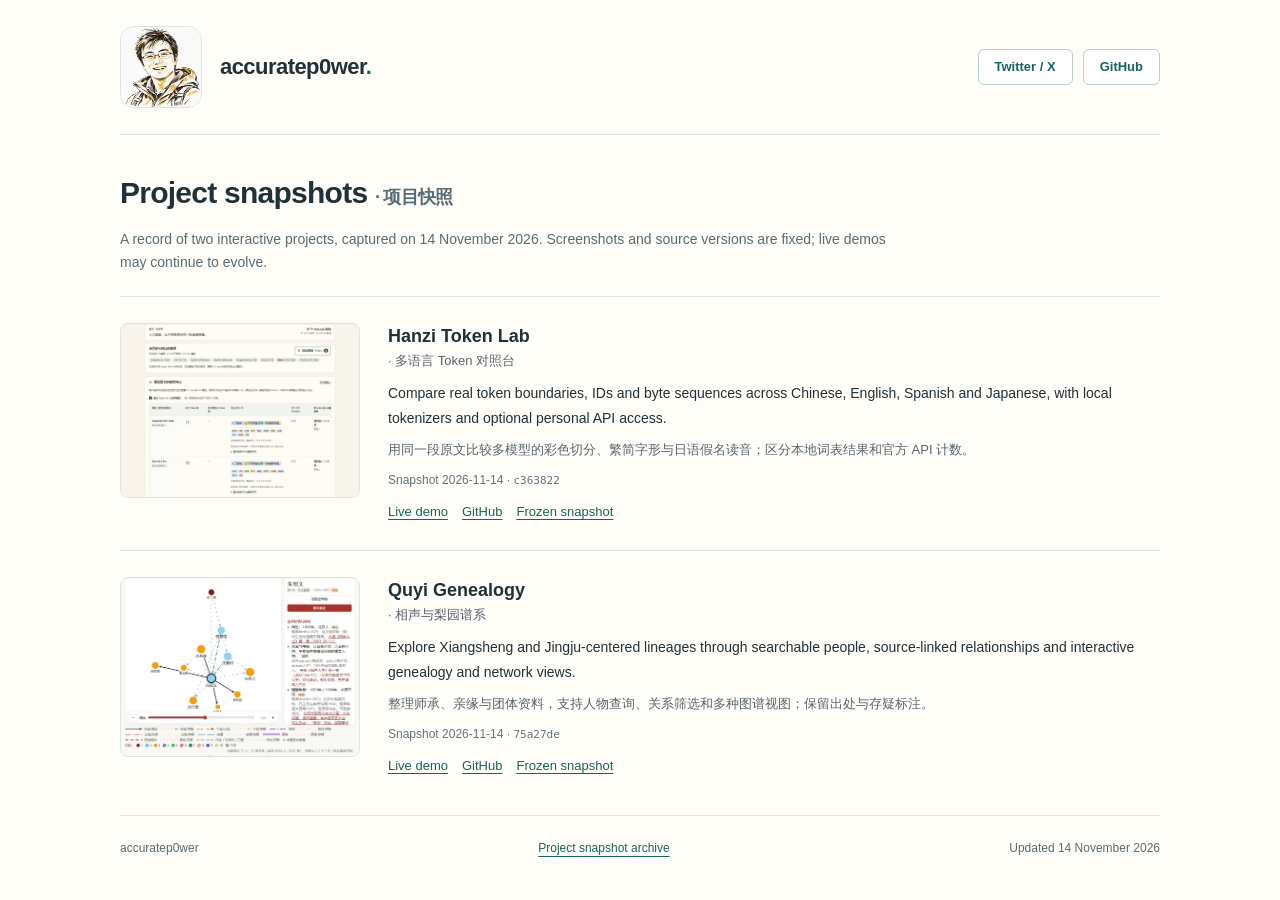
==== commit f6a21eaa: "Publish project snapshots" ====
--- a/index.html
+++ b/index.html
@@ -1,4565 +1,53 @@
-<!DOCTYPE HTML>
+<!doctype html>
 <html lang="en">
-  <head>
-    <meta http-equiv="Content-Type" content="text/html; charset=UTF-8">
+<head>
+  <meta charset="utf-8">
+  <meta name="viewport" content="width=device-width,initial-scale=1">
+  <title>Project snapshots</title>
+  <link rel="stylesheet" href="project-snapshots.css?v=20261114">
+  <link rel="stylesheet" href="portfolio.css?v=profile-20261114">
+</head>
+<body>
+  <a class="skip-link" href="#main">Skip to content</a>
+  <header class="site-header">
+    <div class="site-identity">
+      <img class="profile-avatar" src="assets/profile-portrait.png" width="1254" height="1254" fetchpriority="high" alt="">
+      <a class="wordmark" href="#project-snapshots">accuratep0wer<span class="wordmark-dot" aria-hidden="true">.</span></a>
+    </div>
+    <nav class="contact-links" aria-label="Contact and profiles"><a id="contact-twitter" href="https://x.com/Jackouttheb0x">Twitter / X</a><a id="contact-github" href="https://github.com/accuratep0wer">GitHub</a></nav>
+  </header>
+  <main id="main">
+    <section class="project-snapshots" id="project-snapshots" aria-labelledby="project-snapshots-title">
+                  <h1 id="project-snapshots-title">Project snapshots <span lang="zh-CN">· 项目快照</span></h1>
+                  <p class="snapshot-intro">A record of two interactive projects, captured on <time datetime="2026-11-14">14 November 2026</time>. Screenshots and source versions are fixed; live demos may continue to evolve.</p>
+                  <article class="snapshot-card" id="hanzi-token-lab-snapshot">
+                    <a class="snapshot-thumb" href="project-snapshots/2026-11-14/#hanzi-token-lab" aria-label="View the Hanzi Token Lab snapshot">
+                      <img src="project-snapshots/2026-11-14/hanzi-token-lab.jpg" width="1020" height="744" loading="lazy" alt="Hanzi Token Lab showing a Chinese sentence, model filters, and colored tokens with their IDs">
+                    </a>
+                    <div class="snapshot-copy">
+                      <h3>Hanzi Token Lab <span lang="zh-CN">· 多语言 Token 对照台</span></h3>
+                      <p>Compare real token boundaries, IDs and byte sequences across Chinese, English, Spanish and Japanese, with local tokenizers and optional personal API access.</p>
+                      <p lang="zh-CN">用同一段原文比较多模型的彩色切分、繁简字形与日语假名读音；区分本地词表结果和官方 API 计数。</p>
+                      <p class="snapshot-version">Snapshot <time datetime="2026-11-14">2026-11-14</time> · <code>c363822</code></p>
+                      <nav class="snapshot-links" aria-label="Hanzi Token Lab links"><a href="https://accuratep0wer.github.io/hanzi-token-lab/">Live demo</a><a href="https://github.com/accuratep0wer/hanzi-token-lab">GitHub</a><a href="project-snapshots/2026-11-14/#hanzi-token-lab">Frozen snapshot</a></nav>
+                    </div>
+                  </article>
+                  <article class="snapshot-card" id="quyi-genealogy-snapshot">
+                    <a class="snapshot-thumb" href="project-snapshots/2026-11-14/#quyi-genealogy" aria-label="View the Quyi Genealogy snapshot">
+                      <img src="project-snapshots/2026-11-14/quyi-genealogy.jpg" width="1000" height="750" loading="lazy" alt="Interactive Xiangsheng genealogy focused on Zhu Shaowen, with relationship lines and source details">
+                    </a>
+                    <div class="snapshot-copy">
+                      <h3>Quyi Genealogy <span lang="zh-CN">· 相声与梨园谱系</span></h3>
+                      <p>Explore Xiangsheng and Jingju-centered lineages through searchable people, source-linked relationships and interactive genealogy and network views.</p>
+                      <p lang="zh-CN">整理师承、亲缘与团体资料，支持人物查询、关系筛选和多种图谱视图；保留出处与存疑标注。</p>
+                      <p class="snapshot-version">Snapshot <time datetime="2026-11-14">2026-11-14</time> · <code>75a27de</code></p>
+                      <nav class="snapshot-links" aria-label="Quyi Genealogy links"><a href="https://accuratep0wer.github.io/quyi-genealogy/">Live demo</a><a href="https://github.com/accuratep0wer/quyi-genealogy">GitHub</a><a href="project-snapshots/2026-11-14/#quyi-genealogy">Frozen snapshot</a></nav>
+                    </div>
+                  </article>
+                </section>
 
-    <title>Zefang Zhou</title>
-
-    <meta name="author" content="Zefang Zhou">
-    <meta name="viewport" content="width=device-width, initial-scale=1">
-    <link rel="shortcut icon" href="images/favicon/favicon.ico" type="image/x-icon">
-    <link rel="stylesheet" type="text/css" href="stylesheet.css">
-    
-  </head>
-
-  <body>
-    <table style="width:100%;max-width:800px;border:0px;border-spacing:0px;border-collapse:separate;margin-right:auto;margin-left:auto;"><tbody>
-      <tr style="padding:0px">
-        <td style="padding:0px">
-          <table style="width:100%;border:0px;border-spacing:0px;border-collapse:separate;margin-right:auto;margin-left:auto;"><tbody>
-            <tr style="padding:0px">
-              <td style="padding:2.5%;width:63%;vertical-align:middle">
-                <p class="name" style="text-align: center;">
-                  Zefang Zhou
-                </p>
-                <p>
-		I'm a member of technical staff at <a href="https://deepmind.google/">Global Foundries</a> in New York, where I lead a small team that mostly works on <a href="https://www.matthewtancik.com/nerf">NeRF</a>.
-		At Google I've worked on <a href="https://www.google.com/glass/start/">Glass</a>,  <a href="https://ai.googleblog.com/2014/04/lens-blur-in-new-google-camera-app.html">Lens Blur</a>, <a href="https://ai.googleblog.com/2014/10/hdr-low-light-and-high-dynamic-range.html">HDR+</a>, <a href="https://blog.google/products/google-ar-vr/introducing-next-generation-jump/">VR</a>, <a href="https://ai.googleblog.com/2017/10/portrait-mode-on-pixel-2-and-pixel-2-xl.html">Portrait Mode</a>, <a href="https://ai.googleblog.com/2020/12/portrait-light-enhancing-portrait.html">Portrait Light</a>, <a href="https://blog.google/products/maps/three-maps-updates-io-2022/">Maps</a>, and <a href="https://research.google/blog/bringing-3d-shoppable-products-online-with-generative-ai/">Shopping</a>.
-		I did my postgraduate at <a href="http://www.usc.edu/">USC</a> I've received the <a href="https://www.thecvf.com/?page_id=413#YRA">Certificate</a>.
-                </p>
-                <p style="text-align:center">
-                  <a href="mailto:fangs311@gmail.com">Email</a> &nbsp;/&nbsp;
-                  <a href="data/resume.pdf">CV</a> &nbsp;/&nbsp;
-                  <a href="data/JonBarron-bio.txt">Bio</a> &nbsp;/&nbsp;
-                  <a href="https://scholar.google.com/citations?hl=en&user=jktWnL8AAAAJ">Scholar</a> &nbsp;/&nbsp;
-                  <a href="https://twitter.com/jon_barron">Twitter</a> &nbsp;/&nbsp;
-                  <a href="https://github.com/jonbarron/">Github</a>
-                </p>
-              </td>
-              <td style="padding:2.5%;width:37%;max-width:37%">
-                <a href="images/JonBarron.jpg"><img style="width:100%;max-width:100%;object-fit: cover; border-radius: 50%;" alt="profile photo" src="images/JonBarron.jpg" class="hoverZoomLink"></a>
-              </td>
-            </tr>
-          </tbody></table>
-          <table style="width:100%;border:0px;border-spacing:0px;border-collapse:separate;margin-right:auto;margin-left:auto;"><tbody>
-              <tr>
-              <td style="padding:16px;width:100%;vertical-align:middle">
-                <h2>Research</h2>
-                <p>
-                  I'm interested in deep learning, generative AI, and image processing. Most of my research is about inferring the physical world (shape, motion, color, light, etc) from images, usually with radiance fields. Some papers are <span class="highlight">highlighted</span>.
-                </p>
-              </td>
-            </tr>
-          </tbody></table>
-          <table style="width:100%;border:0px;border-spacing:0px 10px;border-collapse:separate;margin-right:auto;margin-left:auto;"><tbody>
-
-
-<tr onmouseout="zipmap_stop()" onmouseover="zipmap_start()">
-  <td style="padding:16px;width:20%;vertical-align:middle">
-    <div class="one">
-      <div class="two" id='zipmap_image'><video  width=100% height=100% muted autoplay loop>
-      <source src="images/zipmap.mp4" type="video/mp4">
-      Your browser does not support the video tag.
-      </video></div>
-      <img src='images/zipmap.jpg' width="160">
-    </div>
-    <script type="text/javascript">
-      function zipmap_start() {
-        document.getElementById('zipmap_image').style.opacity = "1";
-      }
-
-      function zipmap_stop() {
-        document.getElementById('zipmap_image').style.opacity = "0";
-      }
-      zipmap_stop()
-    </script>
-  </td>
-  <td style="padding:20px;width:75%;vertical-align:middle">
-    <a href="https://haian-jin.github.io/ZipMap/">
-      <span class="papertitle">ZipMap: Linear-Time Stateful 3D Reconstruction via Test-Time Training</span>
-    </a>
-    <br>
-    <a href="https://haian-jin.github.io/">Haian Jin</a>,
-    <a href="https://rundiwu.github.io/">Rundi Wu</a>,
-    <a href="https://tianyuanzhang.com/">Tianyuan Zhang</a>,
-    <a href="https://ruiqigao.github.io/">Ruiqi Gao</a>, <br>
-    <strong>Jonathan T. Barron</strong>,
-    <a href="https://www.cs.cornell.edu/~snavely/">Noah Snavely</a>,
-    <a href="https://holynski.org/">Aleksander Hołyński</a>
-    <br>
-    <em>CVPR</em>, 2026
-    <br>
-    <a href="https://haian-jin.github.io/ZipMap/">project page</a> /
-    <a href="https://arxiv.org/abs/2603.04385">arXiv</a> /
-    <a href="https://github.com/Haian-Jin/ZipMap">code</a>
-    <p></p>
-    <p>
-		Test-time training lets you quickly compress an entire image collection into a compact model and thereby achieve linear-time 3D reconstruction.
-    </p>
-  </td>
-</tr>
-
-
-<tr onmouseout="radmesh_stop()" onmouseover="radmesh_start()" bgcolor="#ffffd0">
-  <td style="padding:16px;width:20%;vertical-align:middle">
-    <div class="one">
-      <div class="two" id='radmesh_image'>
-        <img src='images/radmesh_after.jpg' width=100%>
-      </div>
-      <img src='images/radmesh_before.jpg' width=100%>
-    </div>
-    <script type="text/javascript">
-      function radmesh_start() {
-        document.getElementById('radmesh_image').style.opacity = "1";
-      }
-
-      function radmesh_stop() {
-        document.getElementById('radmesh_image').style.opacity = "0";
-      }
-      radmesh_stop()
-    </script>
-  </td>
-  <td style="padding:8px;width:80%;vertical-align:middle">
-    <a href="https://half-potato.gitlab.io/rm/">
-      <span class="papertitle">Radiance Meshes for Volumetric Reconstruction</span>
-    </a>
-    <br>
-    <a href="https://half-potato.gitlab.io/">Alexander Mai</a>,
-    <a href="https://github.com/Shmaug">Trevor Hedstrom</a>,
-    <a href="https://grgkopanas.github.io/">George Kopanas</a>, <br>
-	<a href="https://mediatech.aalto.fi/~janne/index.php">Janne Kontkanen</a>, 
-    <a href="https://jacobsschool.ucsd.edu/faculty/profile?id=253">Falko Kuester</a>,
-    <strong>Jonathan T. Barron</strong>
-    <br>
-    <em>CVPR</em>, 2026
-    <br>
-    <a href="https://half-potato.gitlab.io/rm/">project page</a>
-    /
-    <a href="https://arxiv.org/abs/2512.04076">arXiv</a>
-    <p></p>
-    <p>
-	Parameterizing a scene with a Delaunay tetrahedralization and a neural field yields a scene representation that is accurate, fast to render, easy to edit, and backwards-compatible.
-    </p>
-  </td>
-</tr>
-
-<tr onmouseout="nexf_stop()" onmouseover="nexf_start()">
-      <td style="padding:16px;width:20%;vertical-align:middle">
-        <div class="one">
-          <div class="two" id='nexf_image'>
-					  <img src='images/nexf_after.jpg' width=100%>
-					</div>
-          <img src='images/nexf_before.jpg' width=100%>
-        </div>
-        <script type="text/javascript">
-          function nexf_start() {
-            document.getElementById('nexf_image').style.opacity = "1";
-          }
-
-          function nexf_stop() {
-            document.getElementById('nexf_image').style.opacity = "0";
-          }
-          nexf_stop()
-        </script>
-      </td>
-      <td style="padding:8px;width:80%;vertical-align:middle">
-        <a href="https://m-niemeyer.github.io/nexf/">
-          <span class="papertitle">NExF: Learning Neural Exposure Fields for View Synthesis</span>
-        </a>
-        <br>
-        <a href="https://m-niemeyer.github.io/">Michael Niemeyer</a>,
-        <a href="https://campar.in.tum.de/Main/FabianManhardt">Fabian Manhardt</a>,
-        <a href="http://www.lix.polytechnique.fr/Labo/Marie-Julie.RAKOTOSAONA/">Marie-Julie Rakotosaona</a>,
-        <a href="https://moechsle.github.io">Michael Oechsle</a>,
-        <a href="https://ait.ethz.ch/people/ctsalico">Christina Tsalicoglou</a>,
-        <a href="https://scholar.google.com/citations?user=ml3laqEAAAAJ&hl=ja">Keisuke Tateno</a>,
-        <strong>Jonathan T. Barron</strong>,
-        <a href="https://federicotombari.github.io/">Federico Tombari</a>
-        <br>
-        <em>NeurIPS</em>, 2025
-        <br>
-        <a href="https://m-niemeyer.github.io/nexf/">project page</a>
-        /
-        <a href="https://arxiv.org/abs/2510.08279">arXiv</a>
-        <p></p>
-        <p>
-		Learning a neural field that optimizes exposure for each 3D point enables high-quality 3D-consistent view synthesis despite extreme exposure variation during capture.
-        </p>
-      </td>
-    </tr>
-	
-    <tr onmouseout="bolt3d_stop()" onmouseover="bolt3d_start()"  bgcolor="#ffffd0">
-      <td style="padding:16px;width:20%;vertical-align:middle">
-        <div class="one">
-          <div class="two" id='bolt3d_image'><video  width=100% height=100% muted autoplay loop>
-          <source src="images/bolt3d.mp4" type="video/mp4">
-          Your browser does not support the video tag.
-
-          </video></div>
-          <img src='images/bolt3d.jpg' width="160">
-        </div>
-        <script type="text/javascript">
-          function bolt3d_start() {
-            document.getElementById('bolt3d_image').style.opacity = "1";
-          }
-
-          function bolt3d_stop() {
-            document.getElementById('bolt3d_image').style.opacity = "0";
-          }
-          bolt3d_stop()
-        </script>
-      </td>
-      <td style="padding:8px;width:80%;vertical-align:middle">
-        <a href="https://szymanowiczs.github.io/bolt3d">
-          <span class="papertitle">Bolt3D: Generating 3D Scenes in Seconds</span>
-        </a>
-        <br>
-        <a href="https://szymanowiczs.github.io/">Stanislaw Szymanowicz</a>,
-        <a href="https://jasonyzhang.com">Jason Y. Zhang</a>,
-        <a href="https://pratulsrinivasan.github.io">Pratul Srinivasan</a>,
-        <a href="https://ruiqigao.github.io">Ruiqi Gao</a>,
-        <a href="https://github.com/ArthurBrussee">Arthur Brussee</a>,
-        <a href="https://holynski.org">Aleksander Holynski</a>,
-        <a href="https://ricardomartinbrualla.com">Ricardo Martin-Brualla</a>,
-		<strong>Jonathan T. Barron</strong>,
-        <a href="https://henzler.github.io">Philipp Henzler</a>
-        <br>
-        <em>ICCV</em>, 2025
-        <br>
-        <a href="https://szymanowiczs.github.io/bolt3d">project page</a>
-        /
-        <a href="https://szymanowiczs.github.io/bolt3d">arXiv</a>
-        <p></p>
-        <p>
-		By training a latent diffusion model to directly output 3D Gaussians we enable fast (~6 seconds on a single GPU) feed-forward 3D scene generation.
-        </p>
-      </td>
-    </tr>
-
-    <tr onmouseout="ever_stop()" onmouseover="ever_start()">
-      <td style="padding:16px;width:20%;vertical-align:middle">
-        <div class="one">
-          <div class="two" id='ever_image'>
-					  <img src='images/ever_after.png' width=100%>
-					</div>
-          <img src='images/ever_before.png' width=100%>
-        </div>
-        <script type="text/javascript">
-          function ever_start() {
-            document.getElementById('ever_image').style.opacity = "1";
-          }
-
-          function ever_stop() {
-            document.getElementById('ever_image').style.opacity = "0";
-          }
-          ever_stop()
-        </script>
-      </td>
-      <td style="padding:8px;width:80%;vertical-align:middle">
-        <a href="https://half-potato.gitlab.io/posts/ever/">
-			<span class="papertitle">EVER: Exact Volumetric Ellipsoid Rendering for Real-time View Synthesis
-</span>
-        </a>
-        <br>
-				<a href="https://half-potato.gitlab.io/">Alexander Mai</a>, 
-				<a href="https://phogzone.com/">Peter Hedman</a>,
-				<a href="https://grgkopanas.github.io/">George Kopanas</a>,
-        <a href="https://dorverbin.github.io/">Dor Verbin</a>,
-        <a href="https://scholar.google.com/citations?user=ozNFrecAAAAJ&hl=en">David Futschik</a>,
-        <a href="https://xharlie.github.io/">Qiangeng Xu</a>,
-        <a href="https://jacobsschool.ucsd.edu/faculty/profile?id=253">Falko Kuester</a>,
-				<strong>Jonathan T. Barron</strong>,
-        <a href="https://www.zhangyinda.com/">Yinda Zhang</a>
-				<br>
-        <em>ICCV</em>, 2025 &nbsp <font color="red"><strong>(Oral Presentation)</strong></font>
-        <br>
-        <a href="https://half-potato.gitlab.io/posts/ever/">project page</a>
-        /
-        <a href="https://arxiv.org/abs/2410.01804">arXiv</a>
-        <p></p>
-        <p>
-				Raytracing constant-density ellipsoids yields more accurate and flexible radiance fields than splatting Gaussians, and still runs in real-time.
-        </p>
-      </td>
-    </tr>
-
-
-    <tr onmouseout="cat4d_stop()" onmouseover="cat4d_start()" bgcolor="#ffffd0">
-      <td style="padding:16px;width:20%;vertical-align:middle">
-        <div class="one">
-          <div class="two" id='cat4d_image'><video  width=100% height=100% muted autoplay loop>
-          <source src="images/cat4d.mp4" type="video/mp4">
-          Your browser does not support the video tag.
-          </video></div>
-          <img src='images/cat4d.jpg' width="160">
-        </div>
-        <script type="text/javascript">
-          function cat4d_start() {
-            document.getElementById('cat4d_image').style.opacity = "1";
-          }
-
-          function cat4d_stop() {
-            document.getElementById('cat4d_image').style.opacity = "0";
-          }
-          cat4d_stop()
-        </script>
-      </td>
-      <td style="padding:8px;width:80%;vertical-align:middle">
-        <a href="https://cat-4d.github.io/">
-			<span class="papertitle">CAT4D: Create Anything in 4D with Multi-View Video Diffusion Models
-</span>
-        </a>
-        <br>
-				<a href="https://www.cs.columbia.edu/~rundi/">Rundi Wu</a>,
-				<a href="https://ruiqigao.github.io/">Ruiqi Gao</a>,
-				<a href="https://poolio.github.io/">Ben Poole</a>,
-				<a href="https://alextrevithick.github.io/">Alex Trevithick</a>,
-				<a href="https://www.cs.columbia.edu/~cxz/index.htm/">Changxi Zheng</a>,
-				<strong>Jonathan T. Barron</strong>,
-				<a href="https://holynski.org/">Aleksander Holynski</a>
-        <br>
-        <em>CVPR</em>, 2025 &nbsp <font color="red"><strong>(Oral Presentation)</strong></font>
-        <br>
-        <a href="https://cat-4d.github.io/">project page</a>
-        /
-        <a href="https://arxiv.org/abs/2411.18613">arXiv</a>
-        <p></p>
-        <p>
-				An approach for turning a video into a 4D radiance field that can be rendered in real-time. When combined with a text-to-video model, this enables text-to-4D.
-        </p>
-      </td>
-    </tr>
-
-
-    <tr onmouseout="r2r_stop()" onmouseover="r2r_start()">
-      <td style="padding:16px;width:20%;vertical-align:middle">
-        <div class="one">
-          <div class="two" id='r2r_image'><video  width=100% muted autoplay loop>
-          <source src="images/r2r.mp4" type="video/mp4">
-          Your browser does not support the video tag.
-          </video></div>
-          <img src='images/r2r.jpg' width=100%>
-        </div>
-        <script type="text/javascript">
-          function r2r_start() {
-            document.getElementById('r2r_image').style.opacity = "1";
-          }
-
-          function r2r_stop() {
-            document.getElementById('r2r_image').style.opacity = "0";
-          }
-          r2r_stop()
-        </script>
-      </td>
-      <td style="padding:8px;width:80%;vertical-align:middle">
-        <a href="https://relight-to-reconstruct.github.io/">
-          <span class="papertitle">Generative Multiview Relighting for
-3D Reconstruction under Extreme Illumination Variation</span>
-        </a>
-        <br>
-        <a href="https://hadizayer.github.io/">Hadi Alzayer</a>,
-        <a href="https://henzler.github.io/">Philipp Henzler</a>,
-				<strong>Jonathan T. Barron</strong>, 
-        <a href="https://jbhuang0604.github.io/">Jia-Bin Huang</a>,
-        <a href="https://pratulsrinivasan.github.io/">Pratul P. Srinivasan</a>, 
-        <a href="https://dorverbin.github.io/">Dor Verbin</a>
-        <br>
-        <em>CVPR</em>, 2025 &nbsp <font color=#FF8080><strong>(Highlight)</strong></font>
-        <br>
-        <a href="https://relight-to-reconstruct.github.io/">project page</a>
-        /
-        <a href="https://arxiv.org/abs/2412.15211">arXiv</a>
-        <p></p>
-        <p>
-				Images taken under extreme illumination variation can be made consistent with diffusion, and this enables high-quality 3D reconstruction.
-        </p>
-      </td>
-    </tr>
-
-
-    <tr onmouseout="simvs_stop()" onmouseover="simvs_start()">
-      <td style="padding:16px;width:20%;vertical-align:middle">
-        <div class="one">
-          <div class="two" id='simvs_image'><video  width=100% muted autoplay loop>
-          <source src="images/simvs.mp4" type="video/mp4">
-          Your browser does not support the video tag.
-          </video></div>
-          <img src='images/simvs.jpg' width=100%>
-        </div>
-        <script type="text/javascript">
-          function simvs_start() {
-            document.getElementById('simvs_image').style.opacity = "1";
-          }
-
-          function simvs_stop() {
-            document.getElementById('simvs_image').style.opacity = "0";
-          }
-          simvs_stop()
-        </script>
-      </td>
-      <td style="padding:8px;width:80%;vertical-align:middle">
-        <a href="https://alextrevithick.github.io/simvs/">
-          <span class="papertitle">SimVS: Simulating World Inconsistencies for Robust View Synthesis</span>
-        </a>
-        <br>
-        <a href="https://alextrevithick.github.io/">Alex Trevithick</a>,
-        <a href="https://scholar.google.com/citations?user=-KSDNZQAAAAJ&hl=en">Roni Paiss</a>,
-        <a href="https://henzler.github.io/">Philipp Henzler</a>,
-        <a href="https://dorverbin.github.io/">Dor Verbin</a>,
-        <a href="https://www.cs.columbia.edu/~rundi/">Rundi Wu</a>,
-        <a href="https://hadizayer.github.io/">Hadi Alzayer</a>,
-        <a href="https://ruiqigao.github.io/">Ruiqi Gao</a>,
-        <a  href="https://poolio.github.io/">Ben Poole</a>,
-				<strong>Jonathan T. Barron</strong>, 
-        <a href="https://holynski.org/">Aleksander Holynski</a>,
-        <a href="https://cseweb.ucsd.edu/~ravir/">Ravi Ramamoorthi</a>,
-        <a href="https://pratulsrinivasan.github.io/">Pratul P. Srinivasan</a>
-        <br>
-        <em>CVPR</em>, 2025
-        <br>
-        <a href="https://alextrevithick.github.io/simvs/">project page</a>
-        /
-        <a href="https://arxiv.org/abs/2412.07696">arXiv</a>
-        <p></p>
-        <p>
-        Simulating the world with video models lets you make inconsistent captures consistent.
-        </p>
-      </td>
-    </tr>
-
-
-    <tr onmouseout="power_stop()" onmouseover="power_start()" bgcolor="#ffffd0">
-      <td style="padding:16px;width:20%;vertical-align:middle">
-        <div class="one">
-          <div class="two" id='power_image'><video  width=100% height=100% muted autoplay loop>
-          <source src="images/power.mp4" type="video/mp4">
-          Your browser does not support the video tag.
-          </video></div>
-          <img src='images/power.png' width="160">
-        </div>
-        <script type="text/javascript">
-          function power_start() {
-            document.getElementById('power_image').style.opacity = "1";
-          }
-
-          function power_stop() {
-            document.getElementById('power_image').style.opacity = "0";
-          }
-          power_stop()
-        </script>
-      </td>
-      <td style="padding:8px;width:80%;vertical-align:middle">
-        <a href="https://x.com/jon_barron/status/1891918200931061996">
-			<span class="papertitle">A Power Transform
-</span>
-        </a>
-        <br>
-				<strong>Jonathan T. Barron</strong>
-        <br>
-        <em>arXiv</em>, 2025
-        <br>
-        <a href="https://x.com/jon_barron/status/1891918200931061996">tweet</a>
-        /
-        <a href="https://arxiv.org/abs/2502.10647">arXiv</a>
-        <p></p>
-        <p>
-				A slight tweak to the Box-Cox power transform generalizes a variety of curves, losses, kernel functions, probability distributions, bump functions, and neural network activation functions.
-        </p>
-      </td>
-    </tr>
-
-
-    <tr onmouseout="cat3d_stop()" onmouseover="cat3d_start()" bgcolor="#ffffd0">
-      <td style="padding:16px;width:20%;vertical-align:middle">
-        <div class="one">
-          <div class="two" id='cat3d_image'><video  width=100% height=100% muted autoplay loop>
-          <source src="images/cat3d.mp4" type="video/mp4">
-          Your browser does not support the video tag.
-          </video></div>
-          <img src='images/cat3d.jpg' width="160">
-        </div>
-        <script type="text/javascript">
-          function cat3d_start() {
-            document.getElementById('cat3d_image').style.opacity = "1";
-          }
-
-          function cat3d_stop() {
-            document.getElementById('cat3d_image').style.opacity = "0";
-          }
-          cat3d_stop()
-        </script>
-      </td>
-      <td style="padding:8px;width:80%;vertical-align:middle">
-        <a href="https://cat3d.github.io/">
-			<span class="papertitle">CAT3D: Create Anything in 3D with Multi-View Diffusion Models
-</span>
-        </a>
-        <br>
-				<a href="https://ruiqigao.github.io/">Ruiqi Gao</a>*,
-        <a href="https://holynski.org/">Aleksander Holynski</a>*, 
-        <a href="https://henzler.github.io/">Philipp Henzler</a>,
-        <a href="https://github.com/ArthurBrussee">Arthur Brussee</a>, 
-				<a href="http://ricardomartinbrualla.com/">Ricardo Martin Brualla</a>, 
-        <a href="https://pratulsrinivasan.github.io/">Pratul P. Srinivasan</a>,
-				<strong>Jonathan T. Barron</strong>,
-        <a href="https://poolio.github.io/">Ben Poole</a>*
-
-        <br>
-        <em>NeurIPS</em>, 2024 &nbsp <font color="red"><strong>(Oral Presentation)</strong></font>
-        <br>
-        <a href="https://cat3d.github.io/">project page</a>
-        /
-        <a href="https://arxiv.org/abs/2405.10314">arXiv</a>
-        <p></p>
-        <p>
-				A single model built around diffusion and NeRF that does text-to-3D, image-to-3D, and few-view reconstruction, trains in 1 minute, and renders at 60FPS in a browser.
-        </p>
-      </td>
-    </tr>
-
-
-    <tr onmouseout="nerfcasting_stop()" onmouseover="nerfcasting_start()">
-      <td style="padding:16px;width:20%;vertical-align:middle">
-        <div class="one">
-          <div class="two" id='nerfcasting_image'><video  width=100% muted autoplay loop>
-          <source src="images/nerfcasting.mp4" type="video/mp4">
-          Your browser does not support the video tag.
-          </video></div>
-          <img src='images/nerfcasting.jpg' width=100%>
-        </div>
-        <script type="text/javascript">
-          function nerfcasting_start() {
-            document.getElementById('nerfcasting_image').style.opacity = "1";
-          }
-
-          function nerfcasting_stop() {
-            document.getElementById('nerfcasting_image').style.opacity = "0";
-          }
-          nerfcasting_stop()
-        </script>
-      </td>
-      <td style="padding:8px;width:80%;vertical-align:middle">
-        <a href="https://nerf-casting.github.io/">
-          <span class="papertitle">NeRF-Casting: Improved View-Dependent Appearance with Consistent Reflections</span>
-        </a>
-        <br>
-				
-        <a href="https://dorverbin.github.io/">Dor Verbin</a>,
-        <a href="https://pratulsrinivasan.github.io/">Pratul Srinivasan</a>,
-				<a href="https://phogzone.com/">Peter Hedman</a>,
-				<a href="https://benattal.github.io/">Benjamin Attal</a>, <br>
-				<a href="https://bmild.github.io/">Ben Mildenhall</a>,
-				<a href="https://szeliski.org/RichardSzeliski.htm">Richard Szeliski</a>,
-				<strong>Jonathan T. Barron</strong>
-        <br>
-        <em>SIGGRAPH Asia</em>, 2024
-        <br>
-        <a href="https://nerf-casting.github.io/">project page</a>
-        /
-        <a href="https://arxiv.org/abs/2405.14871">arXiv</a>
-        <p></p>
-        <p>
-        Carefully casting reflection rays lets us synthesize photorealistic specularities in real-world scenes.
-        </p>
-      </td>
-    </tr>
-
-
-    <tr onmouseout="flash_cache_stop()" onmouseover="flash_cache_start()">
-      <td style="padding:16px;width:20%;vertical-align:middle">
-        <div class="one">
-          <div class="two" id='flash_cache_image'><video  width=100% muted autoplay loop>
-          <source src="images/flash_cache.mp4" type="video/mp4">
-          Your browser does not support the video tag.
-          </video></div>
-          <img src='images/flash_cache.jpg' width=100%>
-        </div>
-        <script type="text/javascript">
-          function flash_cache_start() {
-            document.getElementById('flash_cache_image').style.opacity = "1";
-          }
-
-          function flash_cache_stop() {
-            document.getElementById('flash_cache_image').style.opacity = "0";
-          }
-          flash_cache_stop()
-        </script>
-      </td>
-      <td style="padding:8px;width:80%;vertical-align:middle">
-        <a href="https://benattal.github.io/flash-cache/">
-          <span class="papertitle">Flash Cache: Reducing Bias in Radiance Cache Based Inverse Rendering</span>
-        </a>
-        <br>
-				<a href="https://benattal.github.io/">Benjamin Attal</a>,
-        <a href="https://dorverbin.github.io/">Dor Verbin</a>,
-        <a href="https://bmild.github.io/">Ben Mildenhall</a>,
-        <a href="https://phogzone.com/">Peter Hedman</a>, <br>
-				<strong>Jonathan T. Barron</strong>,
-        <a href="https://www.cs.cmu.edu/~motoole2/">Matthew O'Toole</a>,
-        <a href="https://pratulsrinivasan.github.io/">Pratul P. Srinivasan</a>
-        <br>
-        <em>ECCV</em>, 2024 &nbsp <font color="red"><strong>(Oral Presentation)</strong></font>
-        <br>
-        <a href="https://benattal.github.io/flash-cache/">project page</a>
-        /
-        <a href="TODO">arXiv</a>
-        <p></p>
-        <p>
-          A more physically-accurate inverse rendering system based on radiance caching for recovering geometry, materials, and lighting from RGB images of an object or scene.
-        </p>
-      </td>
-    </tr>
-
-
-
-    <tr onmouseout="nuvo_stop()" onmouseover="nuvo_start()">
-      <td style="padding:16px;width:20%;vertical-align:middle">
-        <div class="one">
-          <div class="two" id='nuvo_image'><video  width=100% muted autoplay loop>
-          <source src="images/nuvo.mp4" type="video/mp4">
-          Your browser does not support the video tag.
-          </video></div>
-          <img src='images/nuvo.jpg' width=100%>
-        </div>
-        <script type="text/javascript">
-          function nuvo_start() {
-            document.getElementById('nuvo_image').style.opacity = "1";
-          }
-
-          function nuvo_stop() {
-            document.getElementById('nuvo_image').style.opacity = "0";
-          }
-          nuvo_stop()
-        </script>
-      </td>
-      <td style="padding:8px;width:80%;vertical-align:middle">
-        <a href="https://pratulsrinivasan.github.io/nuvo/">
-          <span class="papertitle">Nuvo: Neural UV Mapping for Unruly 3D Representations</span>
-        </a>
-        <br>
-        <a href="https://pratulsrinivasan.github.io/">Pratul Srinivasan</a>,
-        <a href="http://stephangarbin.com/">Stephan J. Garbin</a>,
-        <a href="https://dorverbin.github.io/">Dor Verbin</a>,
-		<strong>Jonathan T. Barron</strong>,
-        <a href="https://bmild.github.io/">Ben Mildenhall</a>
-        <br>
-        <em>ECCV</em>, 2024
-        <br>
-        <a href="https://pratulsrinivasan.github.io/nuvo/">project page</a>
-        /
-        <a href="https://www.youtube.com/watch?v=hmJiOSTDQZI">video</a>
-        /
-        <a href="http://arxiv.org/abs/2312.05283">arXiv</a>
-        <p></p>
-        <p>
-        Neural fields let you recover editable UV mappings for the challenging geometries produced by NeRF-like models.
-        </p>
-      </td>
-    </tr>
-
-
-    <tr onmouseout="bog_stop()" onmouseover="bog_start()">
-      <td style="padding:16px;width:20%;vertical-align:middle">
-        <div class="one">
-          <div class="two" id='bog_image'><video  width=100% muted autoplay loop>
-          <source src="images/bog.jpg" type="video/mp4">
-          Your browser does not support the video tag.
-          </video></div>
-          <img src='images/bog.jpg' width=100%>
-        </div>
-        <script type="text/javascript">
-          function bog_start() {
-            document.getElementById('bog_image').style.opacity = "1";
-          }
-
-          function bog_stop() {
-            document.getElementById('bog_image').style.opacity = "0";
-          }
-          bog_stop()
-        </script>
-      </td>
-      <td style="padding:8px;width:80%;vertical-align:middle">
-        <a href="https://creiser.github.io/binary_opacity_grid/">
-          <span class="papertitle">Binary Opacity Grids: Capturing Fine Geometric Detail for Mesh-Based View Synthesis
-</span>
-        </a>
-        <br>
-				<a href="https://creiser.github.io/">Christian Reiser</a>,
-				<a href="http://stephangarbin.com/">Stephan J. Garbin</a>,
-				<a href="https://pratulsrinivasan.github.io/">Pratul Srinivasan</a>,
-				<a href="https://dorverbin.github.io/">Dor Verbin</a>,
-				<a href="https://szeliski.org/RichardSzeliski.htm">Richard Szeliski</a>,
-				<a href="https://bmild.github.io/">Ben Mildenhall</a>,
-				<strong>Jonathan T. Barron</strong>,
-				<a href="https://phogzone.com/">Peter Hedman</a>*,
-				<a href="https://www.cvlibs.net/">Andreas Geiger</a>*		
-        <br>
-        <em>SIGGRAPH</em>, 2024
-        <br>
-        <a href="https://creiser.github.io/binary_opacity_grid/">project page</a>
-        /
-        <a href="https://www.youtube.com/watch?v=2TPUmGRg8bM">video</a>
-        /
-        <a href="https://arxiv.org/abs/2402.12377">arXiv</a>
-        <p></p>
-        <p>
-        Applying anti-aliasing to a discrete opacity grid lets you render a hard representation into a soft image, and this enables highly-detailed mesh recovery.
-        </p>
-      </td>
-    </tr>
-
-    <tr onmouseout="smerf_stop()" onmouseover="smerf_start()">
-      <td style="padding:16px;width:20%;vertical-align:middle">
-        <div class="one">
-          <div class="two" id='smerf_image'><video  width=100% muted autoplay loop>
-          <source src="images/smerf.mp4" type="video/mp4">
-          Your browser does not support the video tag.
-          </video></div>
-          <img src='images/smerf.jpg' width=100%>
-        </div>
-        <script type="text/javascript">
-          function smerf_start() {
-            document.getElementById('smerf_image').style.opacity = "1";
-          }
-
-          function smerf_stop() {
-            document.getElementById('smerf_image').style.opacity = "0";
-          }
-          smerf_stop()
-        </script>
-      </td>
-      <td style="padding:8px;width:80%;vertical-align:middle">
-        <a href="https://smerf-3d.github.io/">
-          <span class="papertitle">SMERF: Streamable Memory Efficient Radiance Fields for Real-Time Large-Scene Exploration</span>
-        </a>
-        <br>
-		<a href="http://www.stronglyconvex.com/about.html">Daniel Duckworth*</a>,
-		<a href="https://phogzone.com/">Peter Hedman*</a>,
-		<a href="https://creiser.github.io/">Christian Reiser</a>,
-		<a href="">Peter Zhizhin</a>,
-		<a href="">Jean-François Thibert</a>,
-        <a href="https://lucic.ai/">Mario Lučić</a>,
-        <a href="https://szeliski.org/">Richard Szeliski</a>,
-		<strong>Jonathan T. Barron</strong>
-        <br>
-        <em>SIGGRAPH</em>, 2024 &nbsp <font color="red"><strong>(Honorable Mention)</strong></font>
-        <br>
-        <a href="https://smerf-3d.github.io/">project page</a>
-        /
-        <a href="https://www.youtube.com/watch?v=zhO8iUBpnCc">video</a>
-        /
-        <a href="https://arxiv.org/abs/2312.07541">arXiv</a>
-        <p></p>
-        <p>
-        Distilling a Zip-NeRF into a tiled set of MERFs lets you fly through radiance fields on laptops and smartphones at 60 FPS.
-        </p>
-      </td>
-    </tr>
-	
-
-
-
-  <tr onmouseout="eclipse_stop()" onmouseover="eclipse_start()">
-    <td style="padding:16px;width:20%;vertical-align:middle">
-      <div class="one">
-        <div class="two" id='eclipse_image'><video  width=100% height=100% muted autoplay loop>
-        <source src="images/eclipse_after.mp4" type="video/mp4">
-        Your browser does not support the video tag.
-        </video></div>
-        <img src='images/eclipse_before.jpg' width="160">
-      </div>
-      <script type="text/javascript">
-        function eclipse_start() {
-          document.getElementById('eclipse_image').style.opacity = "1";
-        }
-
-        function eclipse_stop() {
-          document.getElementById('eclipse_image').style.opacity = "0";
-        }
-        eclipse_stop()
-      </script>
-    </td>
-    <td style="padding:8px;width:80%;vertical-align:middle">
-      <a href="https://dorverbin.github.io/eclipse">
-        <span class="papertitle">Eclipse: Disambiguating Illumination and Materials using Unintended Shadows</span>
-      </a>
-      <br>
-      <a href="https://dorverbin.github.io/">Dor Verbin</a>,
-      <a href="https://bmild.github.io/">Ben Mildenhall</a>,
-      <a href="https://phogzone.com/">Peter Hedman</a>, <br>
-      <strong>Jonathan T. Barron</strong>,
-      <a href="Todd Zickler">Todd Zickler</a>,
-      <a href="https://pratulsrinivasan.github.io/">Pratul Srinivasan</a>
-      <br>
-      <em>CVPR</em>, 2024 &nbsp <font color="red"><strong>(Oral Presentation)</strong></font>
-      <br>
-      <a href="https://dorverbin.github.io/eclipse">project page</a>
-      /
-      <a href="https://www.youtube.com/watch?v=amQLGyza3EU">video</a>
-      /
-      <a href="https://arxiv.org/abs/2305.16321">arXiv</a>
-      <p></p>
-      <p>
-      Shadows cast by unobserved occluders provide a high-frequency cue for recovering illumination and materials.
-      </p>
-    </td>
-  </tr>
-
-  <tr onmouseout="recon_stop()" onmouseover="recon_start()" bgcolor="#ffffd0">
-    <td style="padding:16px;width:20%;vertical-align:middle">
-      <div class="one">
-        <div class="two" id='recon_image'><video  width=100% height=100% muted autoplay loop>
-        <source src="images/recon.mp4" type="video/mp4">
-        Your browser does not support the video tag.
-        </video></div>
-        <img src='images/recon.jpg' width="160">
-      </div>
-      <script type="text/javascript">
-        function recon_start() {
-          document.getElementById('recon_image').style.opacity = "1";
-        }
-
-        function recon_stop() {
-          document.getElementById('recon_image').style.opacity = "0";
-        }
-        recon_stop()
-      </script>
-    </td>
-    <td style="padding:8px;width:80%;vertical-align:middle">
-      <a href="https://reconfusion.github.io/">
-		<span class="papertitle">ReconFusion: 3D Reconstruction with Diffusion Priors</span>
-      </a>
-      <br>
-      <a href="https://www.cs.columbia.edu/~rundi/">Rundi Wu*</a>,
-	<a href="https://bmild.github.io/">Ben Mildenhall*</a>,
-      <a href="https://henzler.github.io/">Philipp Henzler</a>,
-      <a href="https://keunhong.com/">Keunhong Park</a>,
-      <a href="https://ruiqigao.github.io/">Ruiqi Gao</a>,
-      <a href="https://scholar.google.com/citations?user=_pKKv2QAAAAJ&hl=en/">Daniel Watson</a>,
-      <a href="https://pratulsrinivasan.github.io/">Pratul P. Srinivasan</a>,
-      <a href="https://dorverbin.github.io/">Dor Verbin</a>,
-	<strong>Jonathan T. Barron</strong>,
-      <a href="https://poolio.github.io/">Ben Poole</a>,
-      <a href="https://holynski.org/">Aleksander Holynski*</a>
-      <br>
-      <em>CVPR</em>, 2024
-      <br>
-      <a href="https://reconfusion.github.io/">project page</a>
-      /
-      <a href="https://arxiv.org/abs/2312.02981">arXiv</a>
-      <p></p>
-      <p>
-      Using a multi-image diffusion model as a regularizer lets you recover high-quality radiance fields from just a handful of images.
-      </p>
-    </td>
-  </tr>
-
-  <tr onmouseout="shinobi_stop()" onmouseover="shinobi_start()">
-    <td style="padding:16px;width:20%;vertical-align:middle">
-      <div class="one">
-        <div class="two" id='shinobi_image'><video  width=100% height=100% muted autoplay loop>
-        <source src="images/shinobi.mp4" type="video/mp4">
-        Your browser does not support the video tag.
-        </video></div>
-        <img src='images/shinobi.jpg' width="160">
-      </div>
-      <script type="text/javascript">
-        function shinobi_start() {
-          document.getElementById('shinobi_image').style.opacity = "1";
-        }
-
-        function shinobi_stop() {
-          document.getElementById('shinobi_image').style.opacity = "0";
-        }
-        shinobi_stop()
-      </script>
-    </td>
-    <td style="padding:8px;width:80%;vertical-align:middle">
-      <a href="https://shinobi.aengelhardt.com/">
-        <span class="papertitle">SHINOBI: Shape and Illumination using Neural Object Decomposition via BRDF Optimization In-the-Wild</span>
-      </a>
-      <br>
-			
-			<a href="https://uni-tuebingen.de/fakultaeten/mathematisch-naturwissenschaftliche-fakultaet/fachbereiche/informatik/lehrstuehle/computergrafik/lehrstuhl/mitarbeiter/andreas-engelhardt/">Andreas Engelhardt</a>, 
-			<a href="https://amitraj93.github.io/">Amit Raj</a>, 
-			<a href="https://markboss.me/">Mark Boss</a>, 
-			<a href="https://cs.stanford.edu/~yzzhang/">Yunzhi Zhang</a>, 
-			<a href="https://abhishekkar.info/">Abhishek Kar</a>, 
-			<a href="https://people.csail.mit.edu/yzli/">Yuanzhen Li</a>, 
-			<a href="https://deqings.github.io/">Deqing Sun</a>, 
-			<a href="http://ricardomartinbrualla.com/">Ricardo Martin Brualla</a>, 
-      <strong>Jonathan T. Barron</strong>,
-			<a href="https://uni-tuebingen.de/fakultaeten/mathematisch-naturwissenschaftliche-fakultaet/fachbereiche/informatik/lehrstuehle/computergrafik/lehrstuhl/mitarbeiter/prof-dr-ing-hendrik-lensch/">Hendrik P.A. Lensch</a>, 
-			<a href="https://varunjampani.github.io/">Varun Jampani</a>
-      <br>
-      <em>CVPR</em>, 2024
-      <br>
-      <a href="https://shinobi.aengelhardt.com/">project page</a>
-      /
-      <a href="https://www.youtube.com/watch?v=m_5kvtlDnl4">video</a>
-      /
-      <a href="https://arxiv.org/abs/2401.10171">arXiv</a>
-      <p></p>
-      <p>
-      A class-agnostic inverse rendering solution for turning in-the-wild images of an object into a relightable 3D asset.
-      </p>
-    </td>
-  </tr>
-	
-
-    <tr onmouseout="internerf_stop()" onmouseover="internerf_start()">
-      <td style="padding:16px;width:20%;vertical-align:middle">
-        <div class="one">
-          <div class="two" id='internerf_image'>
-					  <img src='images/internerf_after.jpg' width=100%>
-					</div>
-          <img src='images/internerf_before.jpg' width=100%>
-        </div>
-        <script type="text/javascript">
-          function internerf_start() {
-            document.getElementById('internerf_image').style.opacity = "1";
-          }
-
-          function internerf_stop() {
-            document.getElementById('internerf_image').style.opacity = "0";
-          }
-          internerf_stop()
-        </script>
-      </td>
-      <td style="padding:8px;width:80%;vertical-align:middle">
-        <a href="https://arxiv.org/abs/2406.11737">
-          <span class="papertitle">InterNeRF: Scaling Radiance Fields via Parameter Interpolation</span>
-        </a>
-        <br>
-		<a href="https://clintonjwang.github.io/">Clinton Wang</a>,
-		<a href="https://phogzone.com/">Peter Hedman</a>,
-		<a href="https://people.csail.mit.edu/polina/">Polina Golland</a>,
-		<strong>Jonathan T. Barron</strong>,
-		<a href="http://www.stronglyconvex.com/about.html">Daniel Duckworth</a>
-        <br>
-        <em>CVPR Neural Rendering Intelligence</em>, 2024
-        <br>
-        <a href="https://arxiv.org/abs/2406.11737">arXiv</a>
-        <p></p>
-        <p>
-        Parameter interpolation enables high-quality large-scale scene reconstruction and out-of-core training and rendering.
-        </p>
-      </td>
-    </tr>
-
-
-<tr onmouseout="difsurvey_stop()" onmouseover="difsurvey_start()">
-  <td style="padding:16px;width:20%;vertical-align:middle">
-    <div class="one">
-    <div class="two" id='difsurvey_image'><video  width=100% height=100% muted autoplay loop>
-    <source src="images/difsurvey_video.mp4" type="video/mp4">
-    Your browser does not support the video tag.
-    </video></div>
-      <img src='images/difsurvey_image.jpg' width="160">
-    </div>
-    <script type="text/javascript">
-      function difsurvey_start() {
-        document.getElementById('difsurvey_image').style.opacity = "1";
-      }
-
-      function difsurvey_stop() {
-        document.getElementById('difsurvey_image').style.opacity = "0";
-      }
-      difsurvey_stop()
-    </script>
-  </td>
-  <td style="padding:8px;width:80%;vertical-align:middle">
-    <a href="https://arxiv.org/abs/2310.07204">
-      <span class="papertitle">State of the Art on Diffusion Models for Visual Computing
-</span>
-    </a>
-    <br>
-	<a href="https://ryanpo.com/">Ryan Po</a>,
-	<a href="https://yifita.netlify.app/">Wang Yifan</a>,
-	<a href="https://people.mpi-inf.mpg.de/~golyanik/">Vladislav Golyanik</a>,
-	<a href="https://kfiraberman.github.io/">Kfir Aberman</a>,
-	<strong>Jonathan T. Barron</strong>,
-	<a href="https://www.cs.tau.ac.il/~amberman/">Amit H. Bermano</a>,
-	<a href="https://ericryanchan.github.io/">Eric Ryan Chan</a>,
-	<a href="https://www.weizmann.ac.il/math/dekel/home">Tali Dekel</a>,
-	<a href="https://holynski.org/">Aleksander Holynski</a>,
-	<a href="https://people.eecs.berkeley.edu/~kanazawa/">Angjoo Kanazawa</a>,
-	<a href="https://tml.stanford.edu/">C. Karen Liu</a>,
-	<a href="https://lingjie0206.github.io/">Lingjie Liu</a>,
-	<a href="https://bmild.github.io/">Ben Mildenhall</a>,
-    <a href="https://www.niessnerlab.org/">Matthias Nießner</a>,
-	<a href="https://ommer-lab.com/people/ommer/">Björn Ommer</a>,
-	<a href="https://people.mpi-inf.mpg.de/~theobalt/">Christian Theobalt</a>,
-	<a href="https://peterwonka.net/">Peter Wonka</a>,
-    <a href="https://stanford.edu/~gordonwz/">Gordon Wetzstein</a>
-    <br>
-	<em>Eurographics State-of-the-Art Report<em>, 2024
-    <br>
-    <p></p>
-    <p>
-    A survey of recent progress in diffusion models for images, videos, and 3D.
-    </p>
-  </td>
-</tr>          
-
-    <tr onmouseout="camp_stop()" onmouseover="camp_start()">
-      <td style="padding:16px;width:20%;vertical-align:middle">
-        <div class="one">
-          <div class="two" id='camp_image'><video  width=100% height=100% muted autoplay loop>
-          <source src="images/camp.mp4" type="video/mp4">
-          Your browser does not support the video tag.
-          </video></div>
-          <img src='images/camp.png' width="160">
-        </div>
-        <script type="text/javascript">
-          function camp_start() {
-            document.getElementById('camp_image').style.opacity = "1";
-          }
-
-          function camp_stop() {
-            document.getElementById('camp_image').style.opacity = "0";
-          }
-          camp_stop()
-        </script>
-      </td>
-      <td style="padding:8px;width:80%;vertical-align:middle">
-        <a href="https://camp-nerf.github.io/">
-          <span class="papertitle">CamP: Camera Preconditioning for Neural Radiance Fields</span>
-        </a>
-        <br>
-        <a href="https://keunhong.com/">Keunhong Park</a>,
-        <a href="https://henzler.github.io/">Philipp Henzler</a>,
-        <a href="https://bmild.github.io/">Ben Mildenhall</a>,
-        <strong>Jonathan T. Barron</strong>,
-        <a href="http://www.ricardomartinbrualla.com/">Ricardo Martin-Brualla</a>
-        <br>
-        <em>SIGGRAPH Asia</em>, 2023
-        <br>
-        <a href="https://camp-nerf.github.io/">project page</a>
-        /
-        <a href="https://arxiv.org/abs/2308.10902">arXiv</a>
-        <p></p>
-        <p>
-        Preconditioning based on camera parameterization helps NeRF and camera extrinsics/intrinsics optimize better together.
-        </p>
-      </td>
-    </tr>
-
-    
-      <tr onmouseout="zipnerf_stop()" onmouseover="zipnerf_start()"  bgcolor="#ffffd0">
-        <td style="padding:16px;width:20%;vertical-align:middle">
-          <div class="one">
-            <div class="two" id='zipnerf_image'><video  width=100% height=100% muted autoplay loop>
-            <source src="images/zipnerf.mp4" type="video/mp4">
-            Your browser does not support the video tag.
-            </video></div>
-            <img src='images/zipnerf.jpg' width="160">
-          </div>
-          <script type="text/javascript">
-            function zipnerf_start() {
-              document.getElementById('zipnerf_image').style.opacity = "1";
-            }
-
-            function zipnerf_stop() {
-              document.getElementById('zipnerf_image').style.opacity = "0";
-            }
-            zipnerf_stop()
-          </script>
-        </td>
-        <td style="padding:8px;width:80%;vertical-align:middle">
-          <a href="http://jonbarron.info/zipnerf">
-            <span class="papertitle">Zip-NeRF: Anti-Aliased Grid-Based Neural Radiance Fields</span>
-          </a>
-          <br>
-          <strong>Jonathan T. Barron</strong>,
-          <a href="https://bmild.github.io/">Ben Mildenhall</a>,
-          <a href="https://scholar.harvard.edu/dorverbin/home">Dor Verbin</a>,
-          <a href="https://pratulsrinivasan.github.io/">Pratul Srinivasan</a>,
-          <a href="https://phogzone.com/">Peter Hedman</a>
-          <br>
-          <em>ICCV</em>, 2023 &nbsp <font color="red"><strong>(Oral Presentation, Best Paper Finalist)</strong></font>
-          <br>
-          <a href="http://jonbarron.info/zipnerf">project page</a>
-          /
-          <a href="https://www.youtube.com/watch?v=xrrhynRzC8k">video</a>
-          /
-          <a href="https://arxiv.org/abs/2304.06706">arXiv</a>
-          <p></p>
-          <p>
-          Combining mip-NeRF 360 and grid-based models like Instant NGP lets us reduce error rates by 8%&ndash;77% and accelerate training by 24x.
-          </p>
-        </td>
-      </tr>
-      
-      
-      <tr onmouseout="db3d_stop()" onmouseover="db3d_start()">
-        <td style="padding:16px;width:20%;vertical-align:middle">
-          <div class="one">
-            <div class="two" id='db3d_image'><video  width=100% height=100% muted autoplay loop>
-            <source src="images/owl.mp4" type="video/mp4">
-            Your browser does not support the video tag.
-            </video></div>
-            <img src='images/owl.jpg' width="160">
-          </div>
-          <script type="text/javascript">
-            function db3d_start() {
-              document.getElementById('db3d_image').style.opacity = "1";
-            }
-
-            function db3d_stop() {
-              document.getElementById('db3d_image').style.opacity = "0";
-            }
-            db3d_stop()
-          </script>
-        </td>
-        <td style="padding:8px;width:80%;vertical-align:middle">
-          <a href="https://dreambooth3d.github.io/">
-            <span class="papertitle">DreamBooth3D: Subject-Driven Text-to-3D Generation</span>
-          </a>
-          <br>
-          
-  <a href="https://amitraj93.github.io/">Amit Raj</a>, <a href="https://www.linkedin.com/in/srinivas-kaza-64223b74">Srinivas Kaza</a>, <a href="https://poolio.github.io/">Ben Poole</a>, <a href="https://m-niemeyer.github.io/">Michael Niemeyer</a>, <a href="https://natanielruiz.github.io/">Nataniel Ruiz</a>, 
-  <a href="https://bmild.github.io/">Ben Mildenhall</a>, <a href="https://scholar.google.com/citations?user=I2qheksAAAAJ">Shiran Zada</a>, <a href="https://kfiraberman.github.io/">Kfir Aberman</a>, <a href="http://people.csail.mit.edu/mrub/">Michael Rubinstein</a>, 
-          <strong>Jonathan T. Barron</strong>, <a href="http://people.csail.mit.edu/yzli/">Yuanzhen Li</a>, <a href="https://varunjampani.github.io/">Varun Jampani</a>
-          <br>
-          <em>ICCV</em>, 2023
-          <br>
-          <a href="https://dreambooth3d.github.io/">project page</a> / 
-          <a href="https://arxiv.org/abs/2303.13508">arXiv</a>
-          <p></p>
-          <p>Combining DreamBooth (personalized text-to-image) and DreamFusion (text-to-3D) yields high-quality, subject-specific 3D assets with text-driven modifications</p>
-        </td>
-      </tr>
-
-      
-
-      <tr onmouseout="bakedsdf_stop()" onmouseover="bakedsdf_start()">
-        <td style="padding:16px;width:20%;vertical-align:middle">
-          <div class="one">
-            <div class="two" id='bakedsdf_image'><video  width=100% height=100% muted autoplay loop>
-            <source src="images/bakedsdf_after.mp4" type="video/mp4">
-            Your browser does not support the video tag.
-            </video></div>
-            <img src='images/bakedsdf_before.jpg' width="160">
-          </div>
-          <script type="text/javascript">
-            function bakedsdf_start() {
-              document.getElementById('bakedsdf_image').style.opacity = "1";
-            }
-
-            function bakedsdf_stop() {
-              document.getElementById('bakedsdf_image').style.opacity = "0";
-            }
-            bakedsdf_stop()
-          </script>
-        </td>
-        <td style="padding:8px;width:80%;vertical-align:middle">
-          <a href="https://bakedsdf.github.io/">
-            <span class="papertitle">BakedSDF: Meshing Neural SDFs for Real-Time View Synthesis</span>
-          </a>
-          <br>
-          <a href="https://lioryariv.github.io/">Lior Yariv*</a>,
-          <a href="https://phogzone.com/">Peter Hedman*</a>,
-          <a href="https://creiser.github.io/">Christian Reiser</a>,
-          <a href="https://dorverbin.github.io/">Dor Verbin</a>,  <br>
-          <a href="https://pratulsrinivasan.github.io/">Pratul Srinivasan</a>,
-          <a href="https://szeliski.org/RichardSzeliski.htm">Richard Szeliski</a>,
-          <strong>Jonathan T. Barron</strong>,
-          <a href="https://bmild.github.io/">Ben Mildenhall</a>
-          <br>
-          <em>SIGGRAPH</em>, 2023
-          <br>
-          <a href="https://bakedsdf.github.io/">project page</a>
-          /
-          <a href="https://www.youtube.com/watch?v=fThKXZ6uDTk">video</a>
-          /
-          <a href="https://arxiv.org/abs/2302.14859">arXiv</a>
-          <p></p>
-          <p>
-          We use SDFs to bake a NeRF-like model into a high quality mesh and do real-time view synthesis.
-          </p>
-        </td>
-      </tr>
-
-
-      <tr onmouseout="merf_stop()" onmouseover="merf_start()">
-        <td style="padding:16px;width:20%;vertical-align:middle">
-          <div class="one">
-            <div class="two" id='merf_image'><video  width=100% height=100% muted autoplay loop>
-            <source src="images/merf_after.mp4" type="video/mp4">
-            Your browser does not support the video tag.
-            </video></div>
-            <img src='images/merf_before.jpg' width="160">
-          </div>
-          <script type="text/javascript">
-            function merf_start() {
-              document.getElementById('merf_image').style.opacity = "1";
-            }
-
-            function merf_stop() {
-              document.getElementById('merf_image').style.opacity = "0";
-            }
-            merf_stop()
-          </script>
-        </td>
-        <td style="padding:8px;width:80%;vertical-align:middle">
-          <a href="https://merf42.github.io/">
-            <span class="papertitle">MERF: Memory-Efficient Radiance Fields for Real-time View Synthesis in Unbounded Scenes</span>
-          </a>
-          <br>
-          <a href="https://creiser.github.io/">Christian Reiser</a>,
-          <a href="https://szeliski.org/RichardSzeliski.htm">Richard Szeliski</a>,
-          <a href="https://dorverbin.github.io/">Dor Verbin</a>,
-          <a href="https://pratulsrinivasan.github.io/">Pratul Srinivasan</a>, <br>
-          <a href="https://bmild.github.io/">Ben Mildenhall</a>,
-          <a href="https://www.cvlibs.net/">Andreas Geiger</a>,
-          <strong>Jonathan T. Barron</strong>,
-          <a href="https://phogzone.com/">Peter Hedman</a>
-          <br>
-          <em>SIGGRAPH</em>, 2023
-          <br>
-          <a href="https://merf42.github.io/">project page</a>
-          /
-          <a href="https://www.youtube.com/watch?v=3EACM2JAcxc">video</a>
-          /
-          <a href="https://arxiv.org/abs/2302.12249">arXiv</a>
-          <p></p>
-          <p>
-          We use volumetric rendering with a sparse 3D feature grid and 2D feature planes to do real-time view synthesis.
-          </p>
-        </td>
-      </tr>
-
-
-
-      <tr onmouseout="alignerf_stop()" onmouseover="alignerf_start()">
-        <td style="padding:16px;width:20%;vertical-align:middle">
-          <div class="one">
-            <div class="two" id='alignerf_image'>
-              <img src='images/alignerf_after.jpg' width="160"></div>
-            <img src='images/alignerf_before.jpg' width="160">
-          </div>
-          <script type="text/javascript">
-            function alignerf_start() {
-              document.getElementById('alignerf_image').style.opacity = "1";
-            }
-
-            function alignerf_stop() {
-              document.getElementById('alignerf_image').style.opacity = "0";
-            }
-            alignerf_stop()
-          </script>
-        </td>
-        <td style="padding:8px;width:80%;vertical-align:middle">
-          <a href="https://yifanjiang19.github.io/alignerf">
-            <span class="papertitle">AligNeRF: High-Fidelity Neural Radiance Fields via Alignment-Aware Training</span>
-          </a>
-          <br>
-          <a href="https://yifanjiang.net/">Yifan Jiang</a>,
-          <a href="https://phogzone.com/">Peter Hedman</a>, 
-          <a href="https://bmild.github.io/">Ben Mildenhall</a>,
-          <a href="https://ir1d.github.io/">Dejia Xu</a>, <br>
-          <strong>Jonathan T. Barron</strong>,
-          <a href="https://spark.adobe.com/page/CAdrFMJ9QeI2y/">Zhangyang Wang</a>,
-          <a href="https://tianfan.info/">Tianfan Xue</a>
-          <br>
-          <em>CVPR</em>, 2023
-          <br>
-          <a href="https://yifanjiang19.github.io/alignerf">project page</a>
-          /
-          <a href="https://arxiv.org/abs/2211.09682">arXiv</a>
-          <p></p>
-          <p>
-          Accounting for misalignment due to scene motion or calibration errors improves NeRF reconstruction quality.
-          </p>
-        </td>
-      </tr>
-      
-  <tr onmouseout="dreamfusion_stop()" onmouseover="dreamfusion_start()"  bgcolor="#ffffd0">
-    <td style="padding:16px;width:20%;vertical-align:middle">
-      <div class="one">
-        <div class="two" id='dreamfusion_image'><video  width=100% height=100% muted autoplay loop>
-        <source src="images/dreamfusion.mp4" type="video/mp4">
-        Your browser does not support the video tag.
-        </video></div>
-        <img src='images/dreamfusion.jpg' width="160">
-      </div>
-      <script type="text/javascript">
-        function dreamfusion_start() {
-          document.getElementById('dreamfusion_image').style.opacity = "1";
-        }
-
-        function dreamfusion_stop() {
-          document.getElementById('dreamfusion_image').style.opacity = "0";
-        }
-        dreamfusion_stop()
-      </script>
-    </td>
-    <td style="padding:8px;width:80%;vertical-align:middle">
-      <a href="https://dreamfusion3d.github.io/">
-        <span class="papertitle">DreamFusion: Text-to-3D using 2D Diffusion</span>
-      </a>
-      <br>
-      <a href="https://cs.stanford.edu/~poole/">Ben Poole</a>,
-      <a href="https://www.ajayj.com/">Ajay Jain</a>,
-      <strong>Jonathan T. Barron</strong>,
-      <a href="https://bmild.github.io/">Ben Mildenhall</a>
-      <br>
-      <em>ICLR</em>, 2023 &nbsp <font color="red"><strong>(Oral Presentation, Outstanding Paper Award)</strong></font>
-      <br>
-      <a href="https://dreamfusion3d.github.io/">project page</a>
-      /
-      <a href="https://arxiv.org/abs/2209.14988">arXiv</a>
-      /
-      <a href="https://dreamfusion3d.github.io/gallery.html">gallery</a>
-      <p></p>
-      <p>
-      We optimize a NeRF from scratch using a pretrained text-to-image diffusion model to do text-to-3D generative modeling.
-      </p>
-    </td>
-  </tr>
-
-  <tr onmouseout="guandao_stop()" onmouseover="guandao_start()">
-  <td style="padding:16px;width:20%;vertical-align:middle">
-    <div class="one">
-      <div class="two" id='guandao_image'>
-        <img src='images/guandao_after.png' width="160"></div>
-      <img src='images/guandao_before.png' width="160">
-    </div>
-    <script type="text/javascript">
-      function guandao_start() {
-        document.getElementById('guandao_image').style.opacity = "1";
-      }
-
-      function guandao_stop() {
-        document.getElementById('guandao_image').style.opacity = "0";
-      }
-      guandao_stop()
-    </script>
-  </td>
-  <td style="padding:8px;width:80%;vertical-align:middle">
-    <a href="https://arxiv.org/abs/2304.14473">
-      <span class="papertitle">Learning a Diffusion Prior for NeRFs</span>
-    </a>
-    <br>
-    <a href="https://www.guandaoyang.com/">Guandao Yang</a>, 
-    <a href="https://abhijitkundu.info/">Abhijit Kundu</a>, 
-    <a href="https://geometry.stanford.edu/member/guibas/index.html">Leonidas J. Guibas</a>, 
-    <strong>Jonathan T. Barron</strong>, 
-    <a href="https://cs.stanford.edu/~poole/">Ben Poole</a>
-    <br>
-    <em>ICLR Workshop</em>, 2023
-    <p></p>
-    <p>
-      Training a diffusion model on grid-based NeRFs lets you (conditionally) sample NeRFs.
-    </p>
-  </td>
-  </tr>
-
-            <tr onmouseout="mira_stop()" onmouseover="mira_start()">
-              <td style="padding:16px;width:20%;vertical-align:middle">
-                <div class="one">
-                  <div class="two" id='mira_image'>
-                    <img src='images/mira_after.jpg' width="160"></div>
-                  <img src='images/mira_before.jpg' width="160">
-                </div>
-                <script type="text/javascript">
-                  function mira_start() {
-                    document.getElementById('mira_image').style.opacity = "1";
-                  }
-
-                  function mira_stop() {
-                    document.getElementById('mira_image').style.opacity = "0";
-                  }
-                  mira_stop()
-                </script>
-              </td>
-              <td style="padding:8px;width:80%;vertical-align:middle">
-                <a href="https://openreview.net/forum?id=AmPeAFzU3a4">
-                  <span class="papertitle">MIRA: Mental Imagery for Robotic Affordances</span>
-                </a>
-                <br>
-                <a href="https://yenchenlin.me/">Lin Yen-Chen</a>, 
-                <a href="http://www.peteflorence.com/">Pete Florence</a>, 
-                <a href="https://andyzeng.github.io/">Andy Zeng</a>, <strong>Jonathan T. Barron</strong>, 
-                <a href="https://yilundu.github.io/">Yilun Du</a>,
-                <a href="https://people.csail.mit.edu/weichium/">Wei-Chiu Ma</a>,
-                <a href="https://anthonysimeonov.github.io/">Anthony Simeonov</a>,
-                <a href="https://meche.mit.edu/people/faculty/ALBERTOR@MIT.EDU">Alberto Rodriguez</a>,
-                <a href="http://web.mit.edu/phillipi/">Phillip Isola</a>
-                <br>
-                <em>CoRL</em>, 2022
-                <p></p>
-                <p>
-                  NeRF lets us synthesize novel orthographic views that work well with pixel-wise algorithms for robotic manipulation.
-                </p>
-              </td>
-            </tr>		
-            
-            <tr onmouseout="samurai_stop()" onmouseover="samurai_start()">
-              <td style="padding:16px;width:20%;vertical-align:middle">
-                <div class="one">
-                  <div class="two" id='samurai_image'>
-                    <img src='images/samurai_after.jpg' width="160"></div>
-                  <img src='images/samurai_before.jpg' width="160">
-                </div>
-                <script type="text/javascript">
-                  function samurai_start() {
-                    document.getElementById('samurai_image').style.opacity = "1";
-                  }
-
-                  function samurai_stop() {
-                    document.getElementById('samurai_image').style.opacity = "0";
-                  }
-                  samurai_stop()
-                </script>
-              </td>
-              <td style="padding:8px;width:80%;vertical-align:middle">
-                <a href="https://markboss.me/publication/2022-samurai/">
-                  <span class="papertitle">SAMURAI: Shape And Material from Unconstrained Real-world Arbitrary Image Collections</span>
-                </a>
-                <br>
-                <a href="https://markboss.me">Mark Boss</a>, 
-                <a href="">Andreas Engelhardt</a>, 
-                <a href="https://abhishekkar.info/">Abhishek Kar</a>, 
-                <a href="http://people.csail.mit.edu/yzli/">Yuanzhen Li</a>, 
-                <a href="https://deqings.github.io/">Deqing Sun</a>, 
-                <strong>Jonathan T. Barron</strong>,
-                <a href="https://uni-tuebingen.de/en/faculties/faculty-of-science/departments/computer-science/lehrstuehle/computergrafik/computer-graphics/staff/prof-dr-ing-hendrik-lensch/">Hendrik P. A. Lensch</a>,
-                <a href="https://varunjampani.github.io">Varun Jampani</a>
-                <br>
-                <em>NeurIPS</em>, 2022
-                <br>
-                <a href="https://markboss.me/publication/2022-samurai/">project page</a> /
-                <a href="https://www.youtube.com/watch?v=LlYuGDjXp-8">video</a> /
-                <a href="https://arxiv.org/abs/2205.15768">arXiv</a>
-                <p></p>
-                <p>
-  A joint optimization framework for estimating shape, BRDF, camera pose, and illumination from in-the-wild image collections.
-                </p>
-              </td>
-            </tr>		
-
-            <tr onmouseout="pnf_stop()" onmouseover="pnf_start()">
-            <td style="padding:16px;width:20%;vertical-align:middle">
-            <div class="one">
-            <div class="two" id='pnf_image'>
-              <img src='images/pnf_before.jpg' width="160"></div>
-            <img src='images/pnf_after.jpg' width="160">
-            </div>
-            <script type="text/javascript">
-            function pnf_start() {
-              document.getElementById('pnf_image').style.opacity = "1";
-            }
-
-            function pnf_stop() {
-              document.getElementById('pnf_image').style.opacity = "0";
-            }
-            pnf_stop()
-            </script>
-            </td>
-            <td style="padding:8px;width:80%;vertical-align:middle">
-            <a href="TODO">
-            <span class="papertitle">Polynomial Neural Fields for Subband Decomposition</span>
-            </a> <br>
-            <a href="https://www.guandaoyang.com/">Guandao Yang*</a>,
-            <a href="https://sagiebenaim.github.io/">Sagie Benaim*</a>,
-            <a href="https://varunjampani.github.io/">Varun Jampani</a>,
-            <a href="https://www.kylegenova.com/">Kyle Genova</a>,
-            <strong>Jonathan T. Barron</strong>,
-            <a href="https://www.cs.princeton.edu/~funk/">Thomas Funkhouser</a>,
-            <a href="http://home.bharathh.info/">Bharath Hariharan</a>,
-            <a href="https://sergebelongie.github.io/">Serge Belongie</a>
-            <br>
-            <em>NeurIPS</em>, 2022
-            <p>
-            Representing neural fields as a composition of manipulable and interpretable components lets you do things like reason about frequencies and scale.
-            </p>
-            </td>
-            </tr> 
-
-
-            <tr onmouseout="malle_stop()" onmouseover="malle_start()">
-              <td style="padding:16px;width:20%;vertical-align:middle">
-                <div class="one">
-                  <div class="two" id='malle_image'>
-                    <img src='images/MalleConv_after.jpg' width="160"></div>
-                  <img src='images/MalleConv_before.jpg' width="160">
-                </div>
-                <script type="text/javascript">
-                  function malle_start() {
-                    document.getElementById('malle_image').style.opacity = "1";
-                  }
-
-                  function malle_stop() {
-                    document.getElementById('malle_image').style.opacity = "0";
-                  }
-                  malle_stop()
-                </script>
-              </td>
-              <td style="padding:8px;width:80%;vertical-align:middle">
-                <a href="https://yifanjiang.net/MalleConv.html">
-                  <span class="papertitle">Fast and High-Quality Image Denoising via Malleable Convolutions</span>
-                </a>
-                <br>
-                <a href="https://yifanjiang.net/">Yifan Jiang</a>,
-                <a href="https://bartwronski.com/">Bartlomiej Wronski</a>, 
-                <a href="https://bmild.github.io/">Ben Mildenhall</a>, <br>
-                <strong>Jonathan T. Barron</strong>,
-                <a href="https://spark.adobe.com/page/CAdrFMJ9QeI2y/">Zhangyang Wang</a>,
-                <a href="https://tianfan.info/">Tianfan Xue</a>
-                <br>
-                <em>ECCV</em>, 2022
-                <br>
-                <a href="https://yifanjiang.net/MalleConv.html">project page</a>
-                /
-                <a href="https://arxiv.org/abs/2201.00392">arXiv</a>
-                <p></p>
-                <p>
-                We denoise images efficiently by predicting spatially-varying kernels at low resolution and using a fast fused op to jointly upsample and apply these kernels at full resolution.
-                </p>
-              </td>
-            </tr>
-            
-            <tr onmouseout="nerfsuper_stop()" onmouseover="nerfsuper_start()">
-              <td style="padding:16px;width:20%;vertical-align:middle">
-                <div class="one">
-                  <div class="two" id='nerfsuper_image'><video  width=100% height=100% muted autoplay loop>
-                  <source src="images/nerf_supervision.mp4" type="video/mp4">
-                  Your browser does not support the video tag.
-                  </video></div>
-                  <img src='images/nerf_supervision.jpg' width="160">
-                </div>
-                <script type="text/javascript">
-                  function nerfsuper_start() {
-                    document.getElementById('nerfsuper_image').style.opacity = "1";
-                  }
-
-                  function nerfsuper_stop() {
-                    document.getElementById('nerfsuper_image').style.opacity = "0";
-                  }
-                  nerfsuper_stop()
-                </script>
-              </td>
-              <td style="padding:8px;width:80%;vertical-align:middle">
-                <a href="http://yenchenlin.me/nerf-supervision/">
-                  <span class="papertitle">NeRF-Supervision: Learning Dense Object Descriptors from Neural Radiance Fields</span>
-                </a>
-                <br>
-                <a href="https://yenchenlin.me/">Lin Yen-Chen</a>, 
-                <a href="http://www.peteflorence.com/">Pete Florence</a>, 
-                <strong>Jonathan T. Barron</strong>,  <br>
-                <a href="https://scholar.google.com/citations?user=_BPdgV0AAAAJ&hl=en">Tsung-Yi Lin</a>, 
-                <a href="https://meche.mit.edu/people/faculty/ALBERTOR@MIT.EDU">Alberto Rodriguez</a>,
-                <a href="http://web.mit.edu/phillipi/">Phillip Isola</a>
-                <br>
-                <em>ICRA</em>, 2022  
-                <br>
-                <a href="http://yenchenlin.me/nerf-supervision/">project page</a> / 
-                <a href="https://arxiv.org/abs/2203.01913">arXiv</a> / 
-                <a href="https://www.youtube.com/watch?v=_zN-wVwPH1s">video</a> /
-                <a href="https://github.com/yenchenlin/nerf-supervision-public">code</a> / 
-                <a href="https://colab.research.google.com/drive/13ISri5KD2XeEtsFs25hmZtKhxoDywB5y?usp=sharing">colab</a>				
-                <p></p>
-                <p>NeRF works better than RGB-D cameras or multi-view stereo when learning object descriptors.</p>
-              </td>
-            </tr>
-
-            <tr onmouseout="refnerf_stop()" onmouseover="refnerf_start()"  bgcolor="#ffffd0">
-              <td style="padding:16px;width:20%;vertical-align:middle">
-                <div class="one">
-                  <div class="two" id='refnerf_image'><video  width=100% height=100% muted autoplay loop>
-                  <source src="images/refnerf.mp4" type="video/mp4">
-                  Your browser does not support the video tag.
-                  </video></div>
-                  <img src='images/refnerf.jpg' width="160">
-                </div>
-                <script type="text/javascript">
-                  function refnerf_start() {
-                    document.getElementById('refnerf_image').style.opacity = "1";
-                  }
-
-                  function refnerf_stop() {
-                    document.getElementById('refnerf_image').style.opacity = "0";
-                  }
-                  refnerf_stop()
-                </script>
-              </td>
-                    <td style="padding:8px;width:80%;vertical-align:middle">
-                  <a href="https://dorverbin.github.io/refnerf/index.html">
-                    <span class="papertitle">Ref-NeRF: Structured View-Dependent Appearance for Neural Radiance Fields</span>
-                  </a>
-                  <br>
-                  <a href="https://scholar.harvard.edu/dorverbin/home">Dor Verbin</a>,
-                  <a href="https://phogzone.com/">Peter Hedman</a>,
-                  <a href="https://bmild.github.io/">Ben Mildenhall</a>, <br>
-                  <a href="Todd Zickler">Todd Zickler</a>,
-                  <strong>Jonathan T. Barron</strong>,
-                  <a href="https://pratulsrinivasan.github.io/">Pratul Srinivasan</a>
-                  <br>
-            <em>CVPR</em>, 2022 &nbsp <font color="red"><strong>(Oral Presentation, Best Student Paper Honorable Mention)</strong></font>
-                  <br>
-                  <a href="https://dorverbin.github.io/refnerf/index.html">project page</a>
-            /
-                  <a href="https://arxiv.org/abs/2112.03907">arXiv</a>
-            /
-                  <a href="https://youtu.be/qrdRH9irAlk">video</a>
-                  <p></p>
-                  <p>Explicitly modeling reflections in NeRF produces realistic shiny surfaces and accurate surface normals, and lets you edit materials.</p>
-                </td>
-              </tr>
-              
-            <tr onmouseout="mip360_stop()" onmouseover="mip360_start()"  bgcolor="#ffffd0">
-              <td style="padding:16px;width:20%;vertical-align:middle">
-                <div class="one">
-                  <div class="two" id='mip360_image'><video  width=100% height=100% muted autoplay loop>
-                  <source src="images/mip360_sat.mp4" type="video/mp4">
-                  Your browser does not support the video tag.
-                  </video></div>
-                  <img src='images/mip360_sat.jpg' width="160">
-                </div>
-                <script type="text/javascript">
-                  function mip360_start() {
-                    document.getElementById('mip360_image').style.opacity = "1";
-                  }
-
-                  function mip360_stop() {
-                    document.getElementById('mip360_image').style.opacity = "0";
-                  }
-                  mip360_stop()
-                </script>
-              </td>
-              <td style="padding:8px;width:80%;vertical-align:middle">
-                <a href="http://jonbarron.info/mipnerf360">
-                  <span class="papertitle">Mip-NeRF 360: Unbounded Anti-Aliased Neural Radiance Fields</span>
-                </a>
-                <br>
-                <strong>Jonathan T. Barron</strong>,
-                <a href="https://bmild.github.io/">Ben Mildenhall</a>,
-                <a href="https://scholar.harvard.edu/dorverbin/home">Dor Verbin</a>,
-                <a href="https://pratulsrinivasan.github.io/">Pratul Srinivasan</a>,
-                <a href="https://phogzone.com/">Peter Hedman</a>
-                <br>
-                <em>CVPR</em>, 2022 &nbsp <font color="red"><strong>(Oral Presentation)</strong></font>
-                <br>
-                <a href="http://jonbarron.info/mipnerf360">project page</a>
-                /
-                <a href="https://arxiv.org/abs/2111.12077">arXiv</a>
-                /
-                <a href="https://youtu.be/zBSH-k9GbV4">video</a>
-                <p></p>
-                <p>mip-NeRF can be extended to produce realistic results on unbounded scenes.</p>
-              </td>
-            </tr> 
-
-            <tr onmouseout="rawnerf_stop()" onmouseover="rawnerf_start()"  bgcolor="#ffffd0">
-              <td style="padding:16px;width:20%;vertical-align:middle">
-                <div class="one">
-                  <div class="two" id='rawnerf_image'><video  width=100% height=100% muted autoplay loop>
-                  <source src="images/rawnerf.mp4" type="video/mp4">
-                  Your browser does not support the video tag.
-                  </video></div>
-                  <img src='images/rawnerf.jpg' width="160">
-                </div>
-                <script type="text/javascript">
-                  function rawnerf_start() {
-                    document.getElementById('rawnerf_image').style.opacity = "1";
-                  }
-
-                  function rawnerf_stop() {
-                    document.getElementById('rawnerf_image').style.opacity = "0";
-                  }
-                  rawnerf_stop()
-                </script>
-              </td>
-              <td style="padding:8px;width:80%;vertical-align:middle">
-                <a href="https://bmild.github.io/rawnerf/index.html">
-                  <span class="papertitle">NeRF in the Dark: High Dynamic Range View Synthesis from Noisy Raw Images</span>
-                </a>
-                <br>
-                <a href="https://bmild.github.io/">Ben Mildenhall</a>,
-                <a href="https://phogzone.com/">Peter Hedman</a>,
-                <a href="http://www.ricardomartinbrualla.com/">Ricardo Martin-Brualla</a>, <br>
-                <a href="https://pratulsrinivasan.github.io/">Pratul Srinivasan</a>,
-                <strong>Jonathan T. Barron</strong>
-                <br>
-                <em>CVPR</em>, 2022 &nbsp <font color="red"><strong>(Oral Presentation)</strong></font>
-                <br>
-                <a href="https://bmild.github.io/rawnerf/index.html">project page</a>
-          /
-                <a href="https://arxiv.org/abs/2111.13679">arXiv</a>
-          /
-                <a href="https://www.youtube.com/watch?v=JtBS4KBcKVc">video</a>
-                <p></p>
-                <p>
-                  Properly training NeRF on raw camera data enables HDR view synthesis and bokeh, and outperforms multi-image denoising.</p>
-              </td>
-            </tr> 
-            
-    
-            <tr onmouseout="regnerf_stop()" onmouseover="regnerf_start()">
-              <td style="padding:16px;width:20%;vertical-align:middle">
-                <div class="one">
-                  <div class="two" id='regnerf_image'><video  width=100% height=100% muted autoplay loop>
-                  <source src="images/regnerf_after.mp4" type="video/mp4">
-                  Your browser does not support the video tag.
-                  </video></div>
-                  <img src='images/regnerf_before.jpeg' width="160">
-                </div>
-                <script type="text/javascript">
-                  function regnerf_start() {
-                    document.getElementById('regnerf_image').style.opacity = "1";
-                  }
-
-                  function regnerf_stop() {
-                    document.getElementById('regnerf_image').style.opacity = "0";
-                  }
-                  regnerf_stop()
-                </script>
-              </td>
-              <td style="padding:8px;width:80%;vertical-align:middle">
-                <a href="https://m-niemeyer.github.io/regnerf/index.html">
-                  <span class="papertitle">RegNeRF: Regularizing Neural Radiance Fields for View Synthesis from Sparse Inputs</span>
-                </a>
-                <br>
-                <a href="https://m-niemeyer.github.io/">Michael Niemeyer</a>,
-                <strong>Jonathan T. Barron</strong>,
-                <a href="https://bmild.github.io/">Ben Mildenhall</a>, <br>
-                <a href="https://msmsajjadi.github.io/">Mehdi S. M. Sajjadi</a>, 
-                <a href="http://www.cvlibs.net/">Andreas Geiger</a>,
-                <a href="http://www2.informatik.uni-freiburg.de/~radwann/">Noha Radwan</a>
-                <br>
-          <em>CVPR</em>, 2022 &nbsp <font color="red"><strong>(Oral Presentation)</strong></font>
-                <br>
-                <a href="https://m-niemeyer.github.io/regnerf/index.html">project page</a>
-          /
-                <a href="https://arxiv.org/abs/2112.00724">arXiv</a>
-          /
-                <a href="https://www.youtube.com/watch?v=QyyyvA4-Kwc">video</a>
-                <p></p>
-                <p>Regularizing unseen views during optimization enables view synthesis from as few as 3 input images.</p>
-              </td>
-            </tr> 
-
-
-            <tr onmouseout="blocknerf_stop()" onmouseover="blocknerf_start()">
-              <td style="padding:16px;width:20%;vertical-align:middle">
-                <div class="one">
-                  <div class="two" id='blocknerf_image'><video  width=100% height=100% muted autoplay loop>
-                  <source src="images/blocknerf_after.mp4" type="video/mp4">
-                  Your browser does not support the video tag.
-                  </video></div>
-                  <img src='images/blocknerf_before.jpg' width="160">
-                </div>
-                <script type="text/javascript">
-                  function blocknerf_start() {
-                    document.getElementById('blocknerf_image').style.opacity = "1";
-                  }
-
-                  function blocknerf_stop() {
-                    document.getElementById('blocknerf_image').style.opacity = "0";
-                  }
-                  blocknerf_stop()
-                </script>
-              </td>
-              <td style="padding:8px;width:80%;vertical-align:middle">
-                <a href="https://waymo.com/research/block-nerf/">
-                  <span class="papertitle">Block-NeRF: Scalable Large Scene Neural View Synthesis</span>
-                </a>
-                <br>
-                <a href="http://matthewtancik.com/">Matthew Tancik</a>,
-                <a href="http://casser.io/">Vincent Casser</a>,
-                <a href="https://sites.google.com/site/skywalkeryxc/">Xinchen Yan</a>,
-                <a href="https://scholar.google.com/citations?user=5mJUkI4AAAAJ&hl=en">Sabeek Pradhan</a>, <br>
-                <a href="https://bmild.github.io/">Ben Mildenhall</a>,
-                <a href="https://pratulsrinivasan.github.io/">Pratul Srinivasan</a>,
-                <strong>Jonathan T. Barron</strong>,
-                <a href="https://www.henrikkretzschmar.com/">Henrik Kretzschmar</a>
-                <br>
-          <em>CVPR</em>, 2022 &nbsp <font color="red"><strong>(Oral Presentation)</strong></font>
-                <br>
-                <a href="https://waymo.com/research/block-nerf/">project page</a>
-          /
-                <a href="https://arxiv.org/abs/2202.05263">arXiv</a>
-          /
-                <a href="https://www.youtube.com/watch?v=6lGMCAzBzOQ">video</a>
-                <p></p>
-                <p>We can do city-scale reconstruction by training multiple NeRFs with millions of images.</p>
-              </td>
-            </tr>
-            
-            <tr onmouseout="hnerf_stop()" onmouseover="hnerf_start()">
-              <td style="padding:16px;width:20%;vertical-align:middle">
-                <div class="one">
-                  <div class="two" id='hnerf_image'><video  width=100% height=100% muted autoplay loop>
-                  <source src="images/hnerf_after.mp4" type="video/mp4">
-                  Your browser does not support the video tag.
-                  </video></div>
-                  <img src='images/hnerf_before.jpg' width="160">
-                </div>
-                <script type="text/javascript">
-                  function hnerf_start() {
-                    document.getElementById('hnerf_image').style.opacity = "1";
-                  }
-
-                  function hnerf_stop() {
-                    document.getElementById('hnerf_image').style.opacity = "0";
-                  }
-                  hnerf_stop()
-                </script>
-              </td>
-              <td style="padding:8px;width:80%;vertical-align:middle">
-                <a href="https://grail.cs.washington.edu/projects/humannerf/">
-                  <span class="papertitle">HumanNeRF: Free-viewpoint Rendering of Moving People from Monocular Video</span>
-                </a>
-                <br>
-                <a href="https://homes.cs.washington.edu/~chungyi/">Chung-Yi Weng</a>,
-                <a href="https://homes.cs.washington.edu/~curless/">Brian Curless</a>,
-                <a href="https://pratulsrinivasan.github.io/">Pratul Srinivasan</a>, <br>
-                <strong>Jonathan T. Barron</strong>,
-                <a href="https://www.irakemelmacher.com/">Ira Kemelmacher-Shlizerman </a>
-                <br>
-                <em>CVPR</em>, 2022 &nbsp <font color="red"><strong>(Oral Presentation)</strong></font>
-                <br>
-                <a href="https://grail.cs.washington.edu/projects/humannerf/">project page</a>
-                /
-                <a href="https://arxiv.org/abs/2201.04127">arXiv</a>
-                /
-                <a href="https://youtu.be/GM-RoZEymmw">video</a>
-                <p></p>
-                <p>Combining NeRF with pose estimation lets you use a monocular video to do free-viewpoint rendering of a human.</p>
-              </td>
-            </tr>
-            
-            <tr onmouseout="urf_stop()" onmouseover="urf_start()">
-              <td style="padding:16px;width:20%;vertical-align:middle">
-                <div class="one">
-                  <div class="two" id='urf_image'><video  width=100% height=100% muted autoplay loop>
-                  <source src="images/urf.mp4" type="video/mp4">
-                  Your browser does not support the video tag.
-                  </video></div>
-                  <img src='images/urf.jpg' width="160">
-                </div>
-                <script type="text/javascript">
-                  function urf_start() {
-                    document.getElementById('urf_image').style.opacity = "1";
-                  }
-
-                  function urf_stop() {
-                    document.getElementById('urf_image').style.opacity = "0";
-                  }
-                  urf_stop()
-                </script>
-              </td>
-              <td style="padding:8px;width:80%;vertical-align:middle">
-                <a href="https://urban-radiance-fields.github.io/">
-                  <span class="papertitle">Urban Radiance Fields</span>
-                </a>
-                <br>
-                <a href="http://www.krematas.com/">Konstantinos Rematas</a>,
-                <a href="https://andrewhliu.github.io/">Andrew Liu</a>,
-                <a href="https://pratulsrinivasan.github.io/">Pratul P. Srinivasan</a>,
-                <strong>Jonathan T. Barron</strong>, <br>
-                <a href="https://taiya.github.io/">Andrea Tagliasacchi</a>,
-                <a href="https://www.cs.princeton.edu/~funk/">Tom Funkhouser</a>,
-                <a href="https://sites.google.com/corp/view/vittoferrari"> Vittorio Ferrari</a>
-                <br>
-                <em>CVPR</em>, 2022
-                <br>
-                <a href="https://urban-radiance-fields.github.io/">project page</a>
-                /
-                <a href="https://arxiv.org/abs/2111.14643">arXiv</a>
-                /
-                <a href="https://www.youtube.com/watch?v=qGlq5DZT6uc">video</a>
-                <p></p>
-                <p>
-                  Incorporating lidar and explicitly modeling the sky lets you reconstruct urban environments.</p>
-              </td>
-            </tr> 
-
-    
-    <tr onmouseout="ddp_stop()" onmouseover="ddp_start()">
-      <td style="padding:16px;width:20%;vertical-align:middle">
-        <div class="one">
-          <div class="two" id='ddp_image'>
-            <img src='images/ddp_after.jpg' width="160"></div>
-          <img src='images/ddp_before.jpg' width="160">
-        </div>
-        <script type="text/javascript">
-          function ddp_start() {
-            document.getElementById('ddp_image').style.opacity = "1";
-          }
-
-          function ddp_stop() {
-            document.getElementById('ddp_image').style.opacity = "0";
-          }
-          ddp_stop()
-        </script>
-      </td>
-      <td style="padding:8px;width:80%;vertical-align:middle">
-        <a href="https://arxiv.org/abs/2112.03288">
-          <span class="papertitle">Dense Depth Priors for Neural Radiance Fields from Sparse Input Views</span>
-        </a>
-        <br>
-        <a href="https://niessnerlab.org/members/barbara_roessle/profile.html">Barbara Roessle</a>,
-        <strong>Jonathan T. Barron</strong>,
-        <a href="https://bmild.github.io/">Ben Mildenhall</a>, 
-        <a href="https://pratulsrinivasan.github.io/">Pratul Srinivasan</a>, 
-        <a href="https://www.niessnerlab.org/">Matthias Nießner</a>
-        <br>
-        <em>CVPR</em>, 2022
-        <br>
-        <a href="https://arxiv.org/abs/2112.03288">arXiv</a>
-        /
-        <a href="https://www.youtube.com/watch?v=zzkvvdcvksc">video</a>
-        <p></p>
-        <p>
-        Dense depth completion techniques applied to freely-available sparse stereo data can improve NeRF reconstructions in low-data regimes.
-        </p>
-      </td>
-    </tr>
-    
-            <tr onmouseout="clipnerf_stop()" onmouseover="clipnerf_start()">
-              <td style="padding:16px;width:20%;vertical-align:middle">
-                <div class="one">
-                  <div class="two" id='clipnerf_image'><video  width=100% height=100% muted autoplay loop>
-                  <source src="images/dreamfield_after.mp4" type="video/mp4">
-                  Your browser does not support the video tag.
-                  </video></div>
-                  <img src='images/dreamfield_before.jpg' width="160">
-                </div>
-                <script type="text/javascript">
-                  function clipnerf_start() {
-                    document.getElementById('clipnerf_image').style.opacity = "1";
-                  }
-
-                  function clipnerf_stop() {
-                    document.getElementById('clipnerf_image').style.opacity = "0";
-                  }
-                  clipnerf_stop()
-                </script>
-              </td>
-              <td style="padding:8px;width:80%;vertical-align:middle">
-                <a href="https://ajayj.com/dreamfields">
-                  <span class="papertitle">Zero-Shot Text-Guided Object Generation with Dream Fields</span>
-                </a>
-                <br>
-                <a href="https://www.ajayj.com/">Ajay Jain</a>,
-                <a href="https://bmild.github.io/">Ben Mildenhall</a>,
-                <strong>Jonathan T. Barron</strong>,
-                <a href="https://people.eecs.berkeley.edu/~pabbeel/">Pieter Abbeel</a>,
-                <a href="https://cs.stanford.edu/~poole/">Ben Poole</a>
-                <br>
-          <em>CVPR</em>, 2022
-                <br>
-                <a href="https://ajayj.com/dreamfields">project page</a>
-          /
-                <a href="https://arxiv.org/abs/2112.01455">arXiv</a>
-          /
-                <a href="https://www.youtube.com/watch?v=1Fke6w46tv4">video</a>
-                <p></p>
-                <p>Supervising the CLIP embeddings of NeRF renderings lets you to generate 3D objects from text prompts.</p>
-              </td>
-            </tr> 
-      
-            <tr onmouseout="survey_stop()" onmouseover="survey_start()">
-              <td style="padding:16px;width:20%;vertical-align:middle">
-                <div class="one">
-                  <div class="two" id='survey_image'>
-                    <img src='images/survey_after.png' width="160"></div>
-                  <img src='images/survey_before.png' width="160">
-                </div>
-                <script type="text/javascript">
-                  function survey_start() {
-                    document.getElementById('survey_image').style.opacity = "1";
-                  }
-
-                  function survey_stop() {
-                    document.getElementById('survey_image').style.opacity = "0";
-                  }
-                  survey_stop()
-                </script>
-              </td>
-              <td style="padding:8px;width:80%;vertical-align:middle">
-                <a href="https://arxiv.org/abs/2111.05849">
-                  <span class="papertitle">Advances in Neural Rendering</span>
-                </a>
-                <br>
-                <a href="https://people.mpi-inf.mpg.de/~atewari/">Ayush Tewari</a>, 
-                <a href="https://justusthies.github.io/">Justus Thies</a>, 
-                <a href="https://bmild.github.io/">Ben Mildenhall</a>, 
-                <a href="https://pratulsrinivasan.github.io/">Pratul Srinivasan</a>, 
-                <a href="https://people.mpi-inf.mpg.de/~tretschk/">Edgar Tretschk</a>,
-                <a href="https://homes.cs.washington.edu/~yifan1/">Yifan Wang</a>,
-                <a href="https://christophlassner.de/">Christoph Lassner</a>,
-                <a href="https://vsitzmann.github.io/">Vincent Sitzmann</a>,
-                <a href="http://ricardomartinbrualla.com/">Ricardo Martin-Brualla</a>,
-                <a href="https://stephenlombardi.github.io/">Stephen Lombardi</a>,
-                <a href="http://www.cs.cmu.edu/~tsimon/">Tomas Simon</a>,
-                <a href="https://www.mpi-inf.mpg.de/departments/visual-computing-and-artificial-intelligence">Christian Theobalt</a>,
-                <a href="https://www.niessnerlab.org/">Matthias Niessner</a>,
-                <strong>Jonathan T. Barron</strong>,
-                <a href="https://stanford.edu/~gordonwz/">Gordon Wetzstein</a>,
-                <a href="https://zollhoefer.com/">Michael Zollhoefer</a>,
-                <a href="https://people.mpi-inf.mpg.de/~golyanik/">Vladislav Golyanik</a>
-                <br>
-				<em>State of the Art Report at EUROGRAPHICS<em>, 2022
-                <br>
-                <p></p>
-                <p>
-                A survey of recent progress in neural rendering.
-                </p>
-              </td>
-            </tr>
-            
-            <tr onmouseout="npil_stop()" onmouseover="npil_start()">
-              <td style="padding:16px;width:20%;vertical-align:middle">
-                <div class="one">
-                  <div class="two" id='npil_image'>
-                    <img src='images/npil_after.jpg' width="160"></div>
-                  <img src='images/npil_before.jpg' width="160">
-                </div>
-                <script type="text/javascript">
-                  function npil_start() {
-                    document.getElementById('npil_image').style.opacity = "1";
-                  }
-
-                  function npil_stop() {
-                    document.getElementById('npil_image').style.opacity = "0";
-                  }
-                  npil_stop()
-                </script>
-              </td>
-              <td style="padding:8px;width:80%;vertical-align:middle">
-                <a href="https://markboss.me/publication/2021-neural-pil/">
-                  <span class="papertitle">Neural-PIL: Neural Pre-Integrated Lighting for Reflectance Decomposition</span>
-                </a>
-                <br>
-
-                <a href="https://markboss.me">Mark Boss</a>, 
-                <a href="https://varunjampani.github.io">Varun Jampani</a>,
-                <a href="https://uni-tuebingen.de/en/fakultaeten/mathematisch-naturwissenschaftliche-fakultaet/fachbereiche/informatik/lehrstuehle/computergrafik/lehrstuhl/mitarbeiter/raphael-braun/">Raphael Braun</a>, <br>
-                <a href="http://people.csail.mit.edu/celiu/">Ce Liu</a>,
-                <strong>Jonathan T. Barron</strong>,
-                <a href="https://uni-tuebingen.de/en/faculties/faculty-of-science/departments/computer-science/lehrstuehle/computergrafik/computer-graphics/staff/prof-dr-ing-hendrik-lensch/">Hendrik P. A. Lensch</a>
-                <br>
-                <em>NeurIPS</em>, 2021
-                <br>
-                <a href="https://markboss.me/publication/2021-neural-pil/">project page</a> /
-                <a href="https://www.youtube.com/watch?v=p5cKaNwVp4M">video</a> /
-                <a href="https://arxiv.org/abs/2110.14373">arXiv</a>
-                <p></p>
-                <p>
-                Replacing a costly illumination integral with a simple network query enables more accurate novel view-synthesis and relighting compared to NeRD.
-                </p>
-              </td>
-            </tr>
-            
-            
-            <tr onmouseout="hypernerf_stop()" onmouseover="hypernerf_start()">
-              <td style="padding:16px;width:20%;vertical-align:middle">
-                <div class="one">
-                  <div class="two" id='hypernerf_image'><video  width=100% height=100% muted autoplay loop>
-                  <source src="images/hypernerf_after.mp4" type="video/mp4">
-                  Your browser does not support the video tag.
-                  </video></div>
-                  <img src='images/hypernerf_before.jpg' width="160">
-                </div>
-                <script type="text/javascript">
-                  function hypernerf_start() {
-                    document.getElementById('hypernerf_image').style.opacity = "1";
-                  }
-
-                  function hypernerf_stop() {
-                    document.getElementById('hypernerf_image').style.opacity = "0";
-                  }
-                  hypernerf_stop()
-                </script>
-              </td>
-              <td style="padding:8px;width:80%;vertical-align:middle">
-                <a href="https://hypernerf.github.io/">
-                  <span class="papertitle">HyperNeRF: A Higher-Dimensional Representation
-for Topologically Varying Neural Radiance Fields</span>
-                </a>
-                <br>
-                <a href="https://keunhong.com">Keunhong Park</a>,
-                <a href="https://utkarshsinha.com">Utkarsh Sinha</a>, 
-                <a href="https://phogzone.com/">Peter Hedman</a>,
-                <strong>Jonathan T. Barron</strong>, <br>
-                <a href="http://sofienbouaziz.com">Sofien Bouaziz</a>,
-                <a href="https://www.danbgoldman.com">Dan B Goldman</a>,
-                <a href="http://www.ricardomartinbrualla.com">Ricardo Martin-Brualla</a>, 
-                <a href="https://homes.cs.washington.edu/~seitz/">Steven M. Seitz</a>
-                <br>
-                <em>SIGGRAPH Asia</em>, 2021 
-                <br>
-                <a href="https://hypernerf.github.io/">project page</a>
-                /
-                <a href="https://arxiv.org/abs/2106.13228">arXiv</a>
-                <p></p>
-                <p>Applying ideas from level set methods to NeRF lets you represent scenes that deform and change shape.</p>
-              </td>
-            </tr> 
-
-            <tr onmouseout="nerfactor_stop()" onmouseover="nerfactor_start()">
-              <td style="padding:16px;width:20%;vertical-align:middle">
-                <div class="one">
-                  <div class="two" id='nerfactor_image'>
-                    <img src='images/nerfactor_after.png' width="160"></div>
-                  <img src='images/nerfactor_before.png' width="160">
-                </div>
-                <script type="text/javascript">
-                  function nerfactor_start() {
-                    document.getElementById('nerfactor_image').style.opacity = "1";
-                  }
-
-                  function nerfactor_stop() {
-                    document.getElementById('nerfactor_image').style.opacity = "0";
-                  }
-                  nerfactor_stop()
-                </script>
-              </td>
-              <td style="padding:8px;width:80%;vertical-align:middle">
-                <a href="https://people.csail.mit.edu/xiuming/projects/nerfactor/">
-                <span class="papertitle">NeRFactor: Neural Factorization of Shape and Reflectance<br>
-  Under an Unknown Illumination</span>
-                </a>
-                <br>
-                <a href="https://people.csail.mit.edu/xiuming/">Xiuming Zhang</a>,
-                <a href="https://pratulsrinivasan.github.io/">Pratul Srinivasan</a>,
-                <a href="https://boyangdeng.com/">Boyang Deng</a>,<br>
-                <a href="https://www.pauldebevec.com/">Paul Debevec</a>,
-                <a href="http://billf.mit.edu/">William T. Freeman</a>,
-                <strong>Jonathan T. Barron</strong>
-                <br>
-                <em>SIGGRAPH Asia</em>, 2021 
-                <br>
-                <a href="https://people.csail.mit.edu/xiuming/projects/nerfactor/">project page</a>
-                /
-                <a href="https://arxiv.org/abs/2106.01970">arXiv</a>
-                /
-                <a href="https://www.youtube.com/watch?v=UUVSPJlwhPg">video</a>
-                <p></p>
-                <p>By placing priors on illumination and materials, we can recover NeRF-like models of the intrinsics of a scene from a single multi-image capture.</p>
-              </td>
-              
-            <tr onmouseout="dualfont_stop()" onmouseover="dualfont_start()">
-              <td style="padding:16px;width:20%;vertical-align:middle">
-                <div class="one">
-                  <div class="two" id='dualfont_image'><img src='images/dualfont_after.png'></div>
-                  <img src='images/dualfont_before.png'>
-                </div>
-                <script type="text/javascript">
-                  function dualfont_start() {
-                    document.getElementById('dualfont_image').style.opacity = "1";
-                  }
-
-                  function dualfont_stop() {
-                    document.getElementById('dualfont_image').style.opacity = "0";
-                  }
-                  dualfont_stop()
-                </script>
-              </td>
-              <td style="padding:8px;width:80%;vertical-align:middle">
-                <a href="https://arxiv.org/abs/2109.06627">
-                  <span class="papertitle">Scalable Font Reconstruction with Dual Latent Manifolds</span>
-                </a>
-                <br>
-                <a href="http://www.cs.cmu.edu/~asrivats/">Nikita Srivatsan</a>,
-                <a href="http://siwu.io/">Si Wu</a>,
-                <strong>Jonathan T. Barron</strong>,
-                <a href="http://cseweb.ucsd.edu/~tberg/">Taylor Berg-Kirkpatrick</a>
-                <br>
-                <em>EMNLP</em>, 2021
-                <br>
-                <p></p>
-                <p>VAEs can be used to disentangle a font's style from its content, and to generalize to characters that were never observed during training.</p>
-              </td>
-            </tr>
-            
-            <tr onmouseout="mipnerf_stop()" onmouseover="mipnerf_start()"  bgcolor="#ffffd0">
-              <td style="padding:16px;width:20%;vertical-align:middle">
-                <div class="one">
-                  <div class="two" id='mipnerf_image'><video  width=100% height=100% muted autoplay loop>
-                  <source src="images/mipnerf_ipe_yellow.mp4" type="video/mp4">
-                  Your browser does not support the video tag.
-                  </video></div>
-                  <img src='images/mipnerf_ipe_yellow.png' width="160">
-                </div>
-                <script type="text/javascript">
-                  function mipnerf_start() {
-                    document.getElementById('mipnerf_image').style.opacity = "1";
-                  }
-
-                  function mipnerf_stop() {
-                    document.getElementById('mipnerf_image').style.opacity = "0";
-                  }
-                  mipnerf_stop()
-                </script>
-              </td>
-              <td style="padding:8px;width:80%;vertical-align:middle">
-                <a href="http://jonbarron.info/mipnerf">
-                  <span class="papertitle">Mip-NeRF: A Multiscale Representation for Anti-Aliasing Neural Radiance Fields</span>
-                </a>
-                <br>
-                <strong>Jonathan T. Barron</strong>,
-                <a href="https://bmild.github.io/">Ben Mildenhall</a>,
-                <a href="http://matthewtancik.com/">Matthew Tancik</a>, <br>
-                <a href="https://phogzone.com/">Peter Hedman</a>,
-                <a href="http://www.ricardomartinbrualla.com/">Ricardo Martin-Brualla</a>,
-                <a href="https://pratulsrinivasan.github.io/">Pratul Srinivasan</a>
-                <br>
-                <em>ICCV</em>, 2021 &nbsp <font color="red"><strong>(Oral Presentation, Best Paper Honorable Mention)</strong></font>
-                <br>
-                <a href="http://jonbarron.info/mipnerf">project page</a>
-                /
-                <a href="https://arxiv.org/abs/2103.13415">arXiv</a>
-                /
-                <a href="https://youtu.be/EpH175PY1A0">video</a>
-                /
-                <a href="https://github.com/google/mipnerf">code</a>
-                <p></p>
-                <p>NeRF is aliased, but we can anti-alias it by casting cones and prefiltering the positional encoding function.</p>
-              </td>
-            </tr> 
-
-            <tr onmouseout="nerfbake_stop()" onmouseover="nerfbake_start()">
-              <td style="padding:16px;width:20%;vertical-align:middle">
-                <div class="one">
-                  <div class="two" id='nerfbake_image'><video  width=100% height=100% muted autoplay loop>
-                  <source src="images/nerfbake_15.mp4" type="video/mp4">
-                  Your browser does not support the video tag.
-                  </video></div>
-                  <img src='images/nerfbake_160.png' width="160">
-                </div>
-                <script type="text/javascript">
-                  function nerfbake_start() {
-                    document.getElementById('nerfbake_image').style.opacity = "1";
-                  }
-
-                  function nerfbake_stop() {
-                    document.getElementById('nerfbake_image').style.opacity = "0";
-                  }
-                  nerfbake_stop()
-                </script>
-              </td>
-              <td style="padding:8px;width:80%;vertical-align:middle">
-                <a href="http://nerf.live">
-                <span class="papertitle">Baking Neural Radiance Fields for Real-Time View Synthesis</span>
-                </a>
-                <br>
-                <a href="https://phogzone.com/">Peter Hedman</a>,
-                <a href="https://pratulsrinivasan.github.io/">Pratul Srinivasan</a>,
-                <a href="https://bmild.github.io/">Ben Mildenhall</a>,
-                <strong>Jonathan T. Barron</strong>,
-                <a href="https://www.pauldebevec.com/">Paul Debevec</a>
-                <br>
-                <em>ICCV</em>, 2021 &nbsp <font color="red"><strong>(Oral Presentation)</strong></font>
-                <br>
-                <a href="http://nerf.live">project page</a>
-                /
-                <a href="https://arxiv.org/abs/2103.14645">arXiv</a>
-                /
-                <a href="https://www.youtube.com/watch?v=5jKry8n5YO8">video</a>
-                /
-                <a href="https://nerf.live/#demos">demo</a>
-                <p></p>
-                <p>Baking a trained NeRF into a sparse voxel grid of colors and features lets you render it in real-time in your browser.</p>
-              </td>
-
-
-
-            <tr onmouseout="nerfie_stop()" onmouseover="nerfie_start()">
-              <td style="padding:16px;width:20%;vertical-align:middle">
-                <div class="one">
-                  <div class="two" id='nerfie_image'><video  width=100% height=100% muted autoplay loop>
-                  <source src="images/nerfie_after.mp4" type="video/mp4">
-                  Your browser does not support the video tag.
-                  </video></div>
-                  <img src='images/nerfie_before.jpg' width="160">
-                </div>
-                <script type="text/javascript">
-                  function nerfie_start() {
-                    document.getElementById('nerfie_image').style.opacity = "1";
-                  }
-                  function nerfie_stop() {
-                    document.getElementById('nerfie_image').style.opacity = "0";
-                  }
-                  nerfie_stop()
-                </script>
-              </td>
-              <td style="padding:8px;width:80%;vertical-align:middle">
-                <a href="https://nerfies.github.io/">
-                  <span class="papertitle">Nerfies: Deformable Neural Radiance Fields</span>
-                </a>
-                <br>
-                
-                <a href="https://keunhong.com">Keunhong Park</a>,
-                <a href="https://utkarshsinha.com">Utkarsh Sinha</a>,
-                <strong>Jonathan T. Barron</strong>, <br>
-                <a href="http://sofienbouaziz.com">Sofien Bouaziz</a>,
-                <a href="https://www.danbgoldman.com">Dan B Goldman</a>,
-                <a href="https://homes.cs.washington.edu/~seitz/">Steven M. Seitz</a>,
-                <a href="http://www.ricardomartinbrualla.com">Ricardo-Martin Brualla</a>
-                <br>
-                <em>ICCV</em>, 2021 &nbsp <font color="red"><strong>(Oral Presentation)</strong></font>
-                <br>
-                <a href="https://nerfies.github.io/">project page</a> /
-                <a href="https://arxiv.org/abs/2011.12948">arXiv</a> /
-                <a href="https://www.youtube.com/watch?v=MrKrnHhk8IA">video</a>
-                <p></p>
-                <p>Building deformation fields into NeRF lets you capture non-rigid subjects, like people.
-                </p>
-              </td>
-            </tr> 
-
-
-            <tr onmouseout="c5_stop()" onmouseover="c5_start()">
-              <td style="padding:16px;width:20%;vertical-align:middle">
-                <div class="one">
-                  <div class="two" id='c5_image'>
-                    <img src='images/c5_after.jpg' width="160"></div>
-                  <img src='images/c5_before.jpg' width="160">
-                </div>
-                <script type="text/javascript">
-                  function c5_start() {
-                    document.getElementById('c5_image').style.opacity = "1";
-                  }
-
-                  function c5_stop() {
-                    document.getElementById('c5_image').style.opacity = "0";
-                  }
-                  c5_stop()
-                </script>
-              </td>
-              <td style="padding:8px;width:80%;vertical-align:middle">
-                <a href="https://arxiv.org/abs/2011.11890">
-                  <span class="papertitle">Cross-Camera Convolutional Color Constancy</span>
-                </a>
-                <br>
-                <a href="https://sites.google.com/corp/view/mafifi">Mahmoud Afifi</a>,
-                <strong>Jonathan T. Barron</strong>,
-                <a href="http://www.chloelegendre.com/">Chloe LeGendre</a>,
-                <a href="https://research.google/people/105312/">Yun-Ta Tsai</a>,
-                <a href="https://www.linkedin.com/in/fbleibel/">Francois Bleibel</a>
-                <br>
-                <em>ICCV</em>, 2021 &nbsp <font color="red"><strong>(Oral Presentation)</strong></font>
-                <br>
-                <p></p>
-                <p>
-                  With some extra (unlabeled) test-set images, you can build a hypernetwork that calibrates itself at test time to previously-unseen cameras.
-                </p>
-              </td>
-            </tr> 
-
-
-            <tr onmouseout="dualdefocus_stop()" onmouseover="dualdefocus_start()">
-              <td style="padding:16px;width:20%;vertical-align:middle">
-                <div class="one">
-                  <div class="two" id='dualdefocus_image'>
-                    <img src='images/dualdefocus_after.jpg' width="160"></div>
-                  <img src='images/dualdefocus_before.jpg' width="160">
-                </div>
-                <script type="text/javascript">
-                  function dualdefocus_start() {
-                    document.getElementById('dualdefocus_image').style.opacity = "1";
-                  }
-
-                  function dualdefocus_stop() {
-                    document.getElementById('dualdefocus_image').style.opacity = "0";
-                  }
-                  dualdefocus_stop()
-                </script>
-              </td>
-              <td style="padding:8px;width:80%;vertical-align:middle">
-                <a href="https://imaging.cs.cmu.edu/dual_pixels/">
-                  <span class="papertitle">Defocus Map Estimation and Deblurring from a Single Dual-Pixel Image</span>
-                </a>
-                <br>
-                <a href="https://shumianxin.github.io/">Shumian Xin</a>,
-                <a href="http://nealwadhwa.com">Neal Wadhwa</a>,
-                <a href="https://tianfan.info/">Tianfan Xue</a>,
-                <strong>Jonathan T. Barron</strong>, <br>
-                <a href="https://pratulsrinivasan.github.io/">Pratul Srinivasan</a>,
-                <a href="http://people.csail.mit.edu/jiawen/">Jiawen Chen</a>,
-                <a href="https://www.cs.cmu.edu/~igkioule/">Ioannis Gkioulekas</a>,
-                <a href="http://rahuldotgarg.appspot.com/">Rahul Garg</a>
-                <br>
-                <em>ICCV</em>, 2021 &nbsp <font color="red"><strong>(Oral Presentation)</strong></font>
-                <br>
-                <a href="https://imaging.cs.cmu.edu/dual_pixels/">project page</a> /
-                <a href="https://github.com/cmu-ci-lab/dual_pixel_defocus_estimation_deblurring">code</a>
-                <br>
-                <p></p>
-                <p>
-                  Multiplane images can be used to simultaneously deblur dual-pixel images, despite variable defocus due to depth variation in the scene.
-                </p>
-              </td>
-            </tr> 
-
-
-            <tr onmouseout="nerd_stop()" onmouseover="nerd_start()">
-              <td style="padding:16px;width:20%;vertical-align:middle">
-                <div class="one">
-                  <div class="two" id='nerd_image'><video  width=100% height=100% muted autoplay loop>
-                  <source src="images/nerd_160.mp4" type="video/mp4">
-                  Your browser does not support the video tag.
-                  </video></div>
-                  <img src='images/nerd_160.jpg' width="160">
-                </div>
-                <script type="text/javascript">
-                  function nerd_start() {
-                    document.getElementById('nerd_image').style.opacity = "1";
-                  }
-
-                  function nerd_stop() {
-                    document.getElementById('nerd_image').style.opacity = "0";
-                  }
-                  nerd_stop()
-                </script>
-              </td>
-              <td style="padding:8px;width:80%;vertical-align:middle">
-                <a href="https://markboss.me/publication/2021-nerd/">
-                  <span class="papertitle">NeRD: Neural Reflectance Decomposition from Image Collections</span>
-                </a>
-                <br>
-
-                <a href="https://markboss.me">Mark Boss</a>, 
-                <a href="https://uni-tuebingen.de/en/fakultaeten/mathematisch-naturwissenschaftliche-fakultaet/fachbereiche/informatik/lehrstuehle/computergrafik/lehrstuhl/mitarbeiter/raphael-braun/">Raphael Braun</a>,
-                <a href="https://varunjampani.github.io">Varun Jampani</a>,
-                <strong>Jonathan T. Barron</strong>,
-                <a href="http://people.csail.mit.edu/celiu/">Ce Liu</a>,
-                <a href="https://uni-tuebingen.de/en/faculties/faculty-of-science/departments/computer-science/lehrstuehle/computergrafik/computer-graphics/staff/prof-dr-ing-hendrik-lensch/">Hendrik P. A. Lensch</a>
-                <br>
-                <em>ICCV</em>, 2021
-                <br>
-                <a href="https://markboss.me/publication/2021-nerd/">project page</a> /
-                <a href="https://www.youtube.com/watch?v=JL-qMTXw9VU">video</a> /
-                <a href="https://github.com/cgtuebingen/NeRD-Neural-Reflectance-Decomposition">code</a> /
-                <a href="https://arxiv.org/abs/2012.03918">arXiv</a>
-                <p></p>
-                <p>
-                A NeRF-like model that can decompose (and mesh) objects with non-Lambertian reflectances, complex geometry, and unknown illumination.
-                </p>
-              </td>
-            </tr>
-
-            <tr onmouseout="flare_stop()" onmouseover="flare_start()">
-              <td style="padding:16px;width:20%;vertical-align:middle">
-                <div class="one">
-                  <div class="two" id='flare_image'>
-                    <img src='images/flare_after.jpg' width="160"></div>
-                  <img src='images/flare_before.jpg' width="160">
-                </div>
-                <script type="text/javascript">
-                  function flare_start() {
-                    document.getElementById('flare_image').style.opacity = "1";
-                  }
-
-                  function flare_stop() {
-                    document.getElementById('flare_image').style.opacity = "0";
-                  }
-                  flare_stop()
-                </script>
-              </td>
-              <td style="padding:8px;width:80%;vertical-align:middle">
-                <a href="https://arxiv.org/abs/2011.12485">
-                  <span class="papertitle">How to Train Neural Networks for Flare Removal</span>
-                </a>
-                <br>
-                <a href="http://yicheng.rice.edu/">Yicheng Wu</a>,
-                <a href="https://scholar.google.com/citations?user=BxqV_RsAAAAJ">Qiurui He</a>,
-                <a href="https://tianfan.info/">Tianfan Xue</a>,
-                <a href="http://rahuldotgarg.appspot.com/">Rahul Garg</a>, <br>
-                <a href="http://people.csail.mit.edu/jiawen/">Jiawen Chen</a>,
-                <a href="https://computationalimaging.rice.edu/team/ashok-veeraraghavan/">Ashok Veeraraghavan</a>,
-                <strong>Jonathan T. Barron</strong>
-                <br>
-                <em>ICCV</em>, 2021
-                <br>
-                <a href="https://yichengwu.github.io/flare-removal/">project page</a>  / 
-                <a href="https://arxiv.org/abs/2011.12485">arXiv</a> 
-                <p></p>
-                <p>
-                  Simulating the optics of a camera's lens lets you train a model that removes lens flare from a single image.
-                </p>
-              </td>
-            </tr> 
-
-
-            <tr onmouseout="inerf_stop()" onmouseover="inerf_start()">
-              <td style="padding:16px;width:20%;vertical-align:middle">
-                <div class="one">
-                  <div class="two" id='inerf_image'><video  width=100% height=100% muted autoplay loop>
-                  <source src="images/inerf_after.mp4" type="video/mp4">
-                  Your browser does not support the video tag.
-                  </video></div>
-                  <img src='images/inerf_before.jpg' width="160">
-                </div>
-                <script type="text/javascript">
-                  function inerf_start() {
-                    document.getElementById('inerf_image').style.opacity = "1";
-                  }
-                  function inerf_stop() {
-                    document.getElementById('inerf_image').style.opacity = "0";
-                  }
-                  inerf_stop()
-                </script>
-              </td>
-              <td style="padding:8px;width:80%;vertical-align:middle">
-                <a href="http://yenchenlin.me/inerf/">
-                  <span class="papertitle">iNeRF: Inverting Neural Radiance Fields for Pose Estimation</span>
-                </a>
-                <br>
-                <a href="https://yenchenlin.me/">Lin Yen-Chen</a>, 
-                <a href="http://www.peteflorence.com/">Pete Florence</a>, 
-                <strong>Jonathan T. Barron</strong>,  <br>
-                <a href="https://meche.mit.edu/people/faculty/ALBERTOR@MIT.EDU">Alberto Rodriguez</a>,
-                <a href="http://web.mit.edu/phillipi/">Phillip Isola</a>,
-                <a href="https://scholar.google.com/citations?user=_BPdgV0AAAAJ&hl=en">Tsung-Yi Lin</a>
-                <br>
-                <em>IROS</em>, 2021  
-                <br>
-                <a href="http://yenchenlin.me/inerf/">project page</a> /
-                <a href="https://arxiv.org/abs/2012.05877">arXiv</a> /
-                <a href="https://www.youtube.com/watch?v=eQuCZaQN0tI">video</a>
-                <p></p>
-                <p>Given an image of an object and a NeRF of that object, you can estimate that object's pose.
-                </p>
-              </td>
-            </tr> 
-
-            <tr onmouseout="ibrnet_stop()" onmouseover="ibrnet_start()">
-              <td style="padding:16px;width:20%;vertical-align:middle">
-                <div class="one">
-                  <div class="two" id='ibrnet_image'><video  width=100% height=100% muted autoplay loop>
-                  <source src="images/ibrnet_after.mp4" type="video/mp4">
-                  Your browser does not support the video tag.
-                  </video></div>
-                  <img src='images/ibrnet_before.jpg' width="160">
-                </div>
-                <script type="text/javascript">
-                  function ibrnet_start() {
-                    document.getElementById('ibrnet_image').style.opacity = "1";
-                  }
-
-                  function ibrnet_stop() {
-                    document.getElementById('ibrnet_image').style.opacity = "0";
-                  }
-                  ibrnet_stop()
-                </script>
-              </td>
-              <td style="padding:8px;width:80%;vertical-align:middle">
-                <a href="https://ibrnet.github.io/">
-                  <span class="papertitle">IBRNet: Learning Multi-View Image-Based Rendering</span>
-                </a>
-                <br>
-                <a href="https://www.cs.cornell.edu/~qqw/">Qianqian Wang</a>,
-                <a href="https://www.linkedin.com/in/zhicheng-wang-96116897/">Zhicheng Wang</a>,
-                <a href="https://www.kylegenova.com/">Kyle Genova</a>,
-                <a href="https://pratulsrinivasan.github.io/">Pratul Srinivasan</a>,
-                <a href="https://scholar.google.com/citations?user=Rh9T3EcAAAAJ&hl=en">Howard Zhou</a>, <br>
-                <strong>Jonathan T. Barron</strong>, 
-                <a href="http://www.ricardomartinbrualla.com/">Ricardo Martin-Brualla</a>,
-                <a href="https://www.cs.cornell.edu/~snavely/">Noah Snavely</a>, 
-                <a href="https://www.cs.princeton.edu/~funk/">Thomas Funkhouser</a>
-                <br>
-                <em>CVPR</em>, 2021
-                <br>
-                <a href="https://ibrnet.github.io/">project page</a> /
-                <a href="https://github.com/googleinterns/IBRNet">code</a> / 
-                <a href="https://arxiv.org/abs/2102.13090">arXiv</a>
-                <p></p>
-                <p>By learning how to pay attention to input images at render time, 
-                    we can amortize inference for view synthesis and reduce error rates by 15%.</p>
-              </td>
-            </tr>
-
-            <tr onmouseout="nerv_stop()" onmouseover="nerv_start()">
-              <td style="padding:16px;width:20%;vertical-align:middle">
-                <div class="one">
-                  <div class="two" id='nerv_image'><video  width=100% height=100% muted autoplay loop>
-                  <source src="images/hotdog.mp4" type="video/mp4">
-                  Your browser does not support the video tag.
-                  </video></div>
-                  <img src='images/hotdog.jpg' width="160">
-                </div>
-                <script type="text/javascript">
-                  function nerv_start() {
-                    document.getElementById('nerv_image').style.opacity = "1";
-                  }
-
-                  function nerv_stop() {
-                    document.getElementById('nerv_image').style.opacity = "0";
-                  }
-                  nerv_stop()
-                </script>
-              </td>
-              <td style="padding:8px;width:80%;vertical-align:middle">
-                <a href="https://pratulsrinivasan.github.io/nerv/">
-                  <span class="papertitle">NeRV: Neural Reflection and Visibility Fields for Relighting and View Synthesis</span>
-                </a>
-                <br>
-                <a href="https://pratulsrinivasan.github.io/">Pratul Srinivasan</a>,
-                <a href="https://boyangdeng.com/">Boyang Deng</a>,
-                <a href="https://people.csail.mit.edu/xiuming/">Xiuming Zhang</a>, <br>
-                <a href="http://matthewtancik.com/">Matthew Tancik</a>,
-                <a href="https://bmild.github.io/">Ben Mildenhall</a>,
-                <strong>Jonathan T. Barron</strong>
-                <br>
-                <em>CVPR</em>, 2021
-                <br>
-                <a href="https://pratulsrinivasan.github.io/nerv/">project page</a> /
-                <a href="https://www.youtube.com/watch?v=4XyDdvhhjVo">video</a> /
-                <a href="https://arxiv.org/abs/2012.03927">arXiv</a>
-                <p></p>
-                <p>Using neural approximations of expensive visibility integrals lets you recover relightable NeRF-like models.</p>
-              </td>
-            </tr>
-
-
-            <tr onmouseout="winr_stop()" onmouseover="winr_start()">
-              <td style="padding:16px;width:20%;vertical-align:middle">
-                <div class="one">
-                  <div class="two" id='winr_image'><video  width=100% height=100% muted autoplay loop>
-                  <source src="images/notre_160.mp4" type="video/mp4">
-                  Your browser does not support the video tag.
-                  </video></div>
-                  <img src='images/notre.jpg' width="160">
-                </div>
-                <script type="text/javascript">
-                  function winr_start() {
-                    document.getElementById('winr_image').style.opacity = "1";
-                  }
-                  function winr_stop() {
-                    document.getElementById('winr_image').style.opacity = "0";
-                  }
-                  winr_stop()
-                </script>
-              </td>
-              <td style="padding:8px;width:80%;vertical-align:middle">
-                <a href="http://www.matthewtancik.com/learnit">
-                  <span class="papertitle">Learned Initializations for Optimizing Coordinate-Based Neural Representations</span>
-                </a>
-                <br>
-                <a href="http://matthewtancik.com/">Matthew Tancik*</a>,
-                <a href="https://bmild.github.io/">Ben Mildenhall*</a>,
-                <a href="https://www.linkedin.com/in/terrance-wang/">Terrance Wang</a>,
-                <a href="https://www.linkedin.com/in/divi-schmidt-262044180/">Divi Schmidt</a>, <br>
-                <a href="https://pratulsrinivasan.github.io/">Pratul Srinivasan</a>,
-                <strong>Jonathan T. Barron</strong>,
-                <a href="https://www2.eecs.berkeley.edu/Faculty/Homepages/yirenng.html">Ren Ng</a>
-                <br>
-                <em>CVPR</em>, 2021 &nbsp <font color="red"><strong>(Oral Presentation)</strong></font>
-                <br>
-                <a href="http://www.matthewtancik.com/learnit">project page</a> /
-                <a href="https://www.youtube.com/watch?v=A-r9itCzcyo">video</a> /
-                <a href="https://arxiv.org/abs/2012.02189">arXiv</a> 
-                <p></p>
-                <p>Using meta-learning to find weight initializations for coordinate-based MLPs allows them to converge faster and generalize better.</p>
-              </td>
-            </tr>
-
-            <tr onmouseout="nerfw_stop()" onmouseover="nerfw_start()">
-              <td style="padding:16px;width:20%;vertical-align:middle">
-                <div class="one">
-                  <div class="two" id='nerfw_image'><video  width=100% height=100% muted autoplay loop>
-                  <source src="images/nerfw_after.mp4" type="video/mp4">
-                  Your browser does not support the video tag.
-                  </video></div>
-                  <img src='images/nerfw_before.jpg' width="160">
-                </div>
-                <script type="text/javascript">
-                  function nerfw_start() {
-                    document.getElementById('nerfw_image').style.opacity = "1";
-                  }
-
-                  function nerfw_stop() {
-                    document.getElementById('nerfw_image').style.opacity = "0";
-                  }
-                  nerfw_stop()
-                </script>
-              </td>
-              <td style="padding:8px;width:80%;vertical-align:middle">
-                <a href="https://nerf-w.github.io/">
-                  <span class="papertitle">NeRF in the Wild: Neural Radiance Fields for Unconstrained Photo Collections</span>
-                </a>
-                <br>
-                <a href="http://www.ricardomartinbrualla.com/">Ricardo Martin-Brualla*</a>,
-                <a href="https://scholar.google.com/citations?user=g98QcZUAAAAJ&hl=en">Noha Radwan*</a>,
-                <a href="https://research.google/people/105804/">Mehdi S. M. Sajjadi*</a>, <br>
-                <strong>Jonathan T. Barron</strong>,
-                <a href="https://scholar.google.com/citations?user=FXNJRDoAAAAJ&hl=en">Alexey Dosovitskiy</a>,
-                <a href="http://www.stronglyconvex.com/about.html">Daniel Duckworth</a>
-                <br>
-                <em>CVPR</em>, 2021 &nbsp <font color="red"><strong>(Oral Presentation)</strong></font>
-                <br>
-                <a href="https://nerf-w.github.io/">project page</a> /
-                <a href="https://arxiv.org/abs/2008.02268">arXiv</a> /
-                <a href="https://www.youtube.com/watch?v=mRAKVQj5LRA">video</a>
-                <p></p>
-                <p>Letting NeRF reason about occluders and appearance variation produces photorealistic view synthesis using only unstructured internet photos.</p>
-              </td>
-            </tr> 
-
-            <tr onmouseout="dualrefl_stop()" onmouseover="dualrefl_start()">
-              <td style="padding:16px;width:20%;vertical-align:middle">
-                <div class="one">
-                  <div class="two" id='dualrefl_image'>
-                    <img src='images/dualrefl_after.jpg' width="160"></div>
-                  <img src='images/dualrefl_before.jpg' width="160">
-                </div>
-                <script type="text/javascript">
-                  function dualrefl_start() {
-                    document.getElementById('dualrefl_image').style.opacity = "1";
-                  }
-
-                  function dualrefl_stop() {
-                    document.getElementById('dualrefl_image').style.opacity = "0";
-                  }
-                  dualrefl_stop()
-                </script>
-              </td>
-              <td style="padding:8px;width:80%;vertical-align:middle">
-                <a href="http://sniklaus.com/dualref">
-                  <span class="papertitle">Learned Dual-View Reflection Removal</span>
-                </a>
-                <br>
-                <a href="http://sniklaus.com/welcome">Simon Niklaus</a>,
-                <a href="https://people.eecs.berkeley.edu/~cecilia77/">Xuaner (Cecilia) Zhang</a>,
-                <strong>Jonathan T. Barron</strong>, <br>
-                <a href="http://nealwadhwa.com">Neal Wadhwa</a>,
-                <a href="http://rahuldotgarg.appspot.com/">Rahul Garg</a>,
-                <a href="http://web.cecs.pdx.edu/~fliu/">Feng Liu</a>,
-                <a href="https://tianfan.info/">Tianfan Xue</a>
-                <br>
-                <em>WACV</em>, 2021
-                <br>
-                <a href="http://sniklaus.com/dualref">project page</a> /
-                <a href="https://arxiv.org/abs/2010.00702">arXiv</a>
-                <p></p>
-                <p>
-                  Reflections and the things behind them often exhibit parallax, and this lets you remove reflections from stereo pairs.
-                </p>
-              </td>
-            </tr> 
-
-
-            <tr onmouseout="nlt_stop()" onmouseover="nlt_start()">
-              <td style="padding:16px;width:20%;vertical-align:middle">
-                <div class="one">
-                  <div class="two" id='nlt_image'><video  width=100% height=100% muted autoplay loop>
-                  <source src="images/nlt_after.mp4" type="video/mp4">
-                  Your browser does not support the video tag.
-                  </video></div>
-                  <img src='images/nlt_before.jpg' width="160">
-                </div>
-                <script type="text/javascript">
-                  function nlt_start() {
-                    document.getElementById('nlt_image').style.opacity = "1";
-                  }
-
-                  function nlt_stop() {
-                    document.getElementById('nlt_image').style.opacity = "0";
-                  }
-                  nlt_stop()
-                </script>
-              </td>
-              <td style="padding:8px;width:80%;vertical-align:middle">
-                <a href="http://nlt.csail.mit.edu/">
-                  <span class="papertitle">Neural Light Transport for Relighting and View Synthesis</span>
-                </a>
-                <br>
-                <a href="http://people.csail.mit.edu/xiuming/">Xiuming Zhang</a>,
-                <a href="http://www.seanfanello.it/">Sean Fanello</a>,
-                <a href="https://research.google/people/105312/">Yun-Ta Tsai</a>,
-                <a href="http://kevinkingo.com/">Tiancheng Sun</a>,
-                <a href="https://tianfan.info/">Tianfan Xue</a>,
-                <a href="https://research.google/people/106687/">Rohit Pandey</a>,
-                <a href="https://www.dtic.ua.es/~sorts/">Sergio Orts-Escolano</a>,
-                <a href="https://dl.acm.org/profile/99659224296">Philip Davidson</a>,
-                <a href="https://scholar.google.com/citations?user=5D0_pjcAAAAJ&hl=en">Christoph Rhemann</a>,
-                <a href="http://www.pauldebevec.com/">Paul Debevec</a>,
-                <strong>Jonathan T. Barron</strong>,
-                <a href="http://cseweb.ucsd.edu/~ravir/">Ravi Ramamoorthi</a>,
-                <a href="http://billf.mit.edu/">William T. Freeman</a>
-                <br>
-                <em>ACM TOG</em>, 2021
-                <br>
-                <a href="http://nlt.csail.mit.edu/">project page</a> /
-                <a href="https://arxiv.org/abs/2008.03806">arXiv</a> /
-                <a href="https://www.youtube.com/watch?v=OGEnCWZihHE">video</a>
-                <p></p>
-                <p>Embedding a convnet within a predefined texture atlas enables simultaneous view synthesis and relighting.</p>
-              </td>
-            </tr> 
-
-            <tr onmouseout="lssr_stop()" onmouseover="lssr_start()">
-              <td style="padding:16px;width:20%;vertical-align:middle">
-                <div class="one">
-                  <div class="two" id='lssr_image'>
-                    <img src='images/lssr_after.jpg' width="160"></div>
-                  <img src='images/lssr_before.jpg' width="160">
-                </div>
-                <script type="text/javascript">
-                  function lssr_start() {
-                    document.getElementById('lssr_image').style.opacity = "1";
-                  }
-
-                  function lssr_stop() {
-                    document.getElementById('lssr_image').style.opacity = "0";
-                  }
-                  lssr_stop()
-                </script>
-              </td>
-              <td style="padding:8px;width:80%;vertical-align:middle">
-                <a href="http://cseweb.ucsd.edu/~viscomp/projects/SIGA20LightstageSuperres/">
-                  <span class="papertitle">Light Stage Super-Resolution: Continuous High-Frequency Relighting</span>
-                </a>
-                <br>
-                <a href="http://kevinkingo.com/">Tiancheng Sun</a>,
-                <a href="https://cseweb.ucsd.edu/~zex014/">Zexiang Xu</a>
-                <a href="http://people.csail.mit.edu/xiuming/">Xiuming Zhang</a>,
-                <a href="http://www.seanfanello.it/">Sean Fanello</a>,
-                <a href="https://scholar.google.com/citations?user=5D0_pjcAAAAJ&hl=en">Christoph Rhemann</a>, <br>
-                <a href="https://www.pauldebevec.com/">Paul Debevec</a>,
-                <a href="https://research.google/people/105312/">Yun-Ta Tsai</a>,
-                <strong>Jonathan T. Barron</strong>,
-                <a href="https://cseweb.ucsd.edu/~ravir/">Ravi Ramamoorthi</a>
-                <br>
-                <em>SIGGRAPH Asia</em>, 2020  
-                <br>
-                <a href="http://cseweb.ucsd.edu/~viscomp/projects/SIGA20LightstageSuperres/">project page</a> / 
-                <a href="https://arxiv.org/abs/2010.08888">arXiv</a>
-                <p></p>
-                <p>
-                  Scans for light stages are inherently aliased, but we can use learning to super-resolve them.
-                </p>
-              </td>
-            </tr> 
-
-
-            <tr onmouseout="ff_stop()" onmouseover="ff_start()">
-              <td style="padding:16px;width:20%;vertical-align:middle">
-                <div class="one">
-                  <div class="two" id='ff_image'>
-                    <img src='images/lion_ff.jpg' width="160"></div>
-                  <img src='images/lion_none.jpg' width="160">
-                </div>
-                <script type="text/javascript">
-                  function ff_start() {
-                    document.getElementById('ff_image').style.opacity = "1";
-                  }
-
-                  function ff_stop() {
-                    document.getElementById('ff_image').style.opacity = "0";
-                  }
-                  ff_stop()
-                </script>
-              </td>
-              <td style="padding:8px;width:80%;vertical-align:middle">
-                <a href="https://bmild.github.io/fourfeat/index.html">
-                  <span class="papertitle">Fourier Features Let Networks Learn High Frequency Functions in Low Dimensional Domains</span>
-                </a>
-                <br>
-                <a href="http://matthewtancik.com/">Matthew Tancik*</a>,
-                <a href="https://pratulsrinivasan.github.io/">Pratul Srinivasan*</a>,
-                <a href="https://bmild.github.io/">Ben Mildenhall*</a>,
-                <a href="https://people.eecs.berkeley.edu/~sfk/">Sara Fridovich-Keil</a>, <br>
-                <a href="https://www.linkedin.com/in/nithinraghavan">Nithin Raghavan</a>,
-                <a href="https://scholar.google.com/citations?user=lvA86MYAAAAJ&hl=en">Utkarsh Singhal</a>,
-                <a href="http://cseweb.ucsd.edu/~ravir/">Ravi Ramamoorthi</a>,
-                <strong>Jonathan T. Barron</strong>,
-                <a href="https://www2.eecs.berkeley.edu/Faculty/Homepages/yirenng.html">Ren Ng</a>
-                <br>
-                <em>NeurIPS</em>, 2020 &nbsp <font color=#FF8080><strong>(Spotlight)</strong></font>
-                <br>
-                <a href="https://bmild.github.io/fourfeat/">project page</a> /
-                video: <a href="https://www.youtube.com/watch?v=nVA6K6Sn2S4">3 min</a>, <a href="https://www.youtube.com/watch?v=iKyIJ_EtSkw">10 min</a> /
-                <a href="https://arxiv.org/abs/2006.10739">arXiv</a> /
-                <a href="https://github.com/tancik/fourier-feature-networks">code</a>
-                <p></p>
-                <p>Composing neural networks with a simple Fourier feature mapping allows them to learn detailed high-frequency functions.</p>
-              </td>
-            </tr> 
-
-      
-            <tr onmouseout="thresh_stop()" onmouseover="thresh_start()">
-              <td style="padding:16px;width:20%;vertical-align:middle">
-                <div class="one">
-                  <div class="two" id='thresh_image'>
-                    <img src='images/thresh_after.png' width="160"></div>
-                  <img src='images/thresh_before.jpg' width="160">
-                </div>
-                <script type="text/javascript">
-                  function thresh_start() {
-                    document.getElementById('thresh_image').style.opacity = "1";
-                  }
-
-                  function thresh_stop() {
-                    document.getElementById('thresh_image').style.opacity = "0";
-                  }
-                  thresh_stop()
-                </script>
-              </td>
-              <td style="padding:8px;width:80%;vertical-align:middle">
-                <a href="https://arxiv.org/abs/2007.07350">
-                  <span class="papertitle">A Generalization of Otsu's Method and Minimum Error Thresholding</span>
-                </a>
-                <br>
-                <strong>Jonathan T. Barron</strong>
-                <br>
-                <em>ECCV</em>, 2020 &nbsp <font color=#FF8080><strong>(Spotlight)</strong></font>
-                <br>
-                <a href="https://github.com/jonbarron/hist_thresh">code</a> / 
-                <a href="https://www.youtube.com/watch?v=rHtQQlQo1Q4">video</a> / 
-                <a href="data/BarronECCV2020.bib">bibtex</a>
-                <br>
-                <p></p>
-                <p>
-                A simple and fast Bayesian algorithm that can be written in ~10 lines of code outperforms or matches giant CNNs on image binarization, and unifies three classic thresholding algorithms.
-                </p>
-              </td>
-            </tr>  
-      
-      
-            <tr onmouseout="uflow_stop()" onmouseover="uflow_start()">
-              <td style="padding:16px;width:20%;vertical-align:middle">
-                <div class="one">
-                  <div class="two" id='uflow_image'>
-                    <img src='images/uflow_after.png' width="160"></div>
-                  <img src='images/uflow_before.jpg' width="160">
-                </div>
-                <script type="text/javascript">
-                  function uflow_start() {
-                    document.getElementById('uflow_image').style.opacity = "1";
-                  }
-
-                  function uflow_stop() {
-                    document.getElementById('uflow_image').style.opacity = "0";
-                  }
-                  uflow_stop()
-                </script>
-              </td>
-              <td style="padding:8px;width:80%;vertical-align:middle">
-                <a href="https://arxiv.org/abs/2006.04902">
-                  <span class="papertitle">What Matters in Unsupervised Optical Flow</span>
-                </a>
-                <br>
-                <a href="http://ricojonschkowski.com/">Rico Jonschkowski</a>,
-                <a href="https://www.linkedin.com/in/austin-charles-stone-1ba33b138/">Austin Stone</a>,
-                <strong>Jonathan T. Barron</strong>, <br>
-                <a href="https://research.google/people/ArielGordon/">Ariel Gordon</a>,
-                <a href="https://www.linkedin.com/in/kurt-konolige/">Kurt Konolige</a>,
-                <a href="https://research.google/people/AneliaAngelova/">Anelia Angelova</a>
-                <br>
-                <em>ECCV</em>, 2020 &nbsp <font color="red"><strong>(Oral Presentation)</strong></font>
-                <br>
-                <a href="https://github.com/google-research/google-research/tree/master/uflow">code</a>
-                <br>
-                <p></p>
-                <p>
-                Extensive experimentation yields a simple optical flow technique that is trained on only unlabeled videos, but still works as well as supervised techniques.
-                </p>
-              </td>
-            </tr>  
-      
-            <tr onmouseout="nerf_stop()" onmouseover="nerf_start()"  bgcolor="#ffffd0">
-              <td style="padding:16px;width:20%;vertical-align:middle">
-                <div class="one">
-                  <div class="two" id='nerf_image'><video  width=100% height=100% muted autoplay loop>
-                  <source src="images/vase_small.mp4" type="video/mp4">
-                  Your browser does not support the video tag.
-                  </video></div>
-                  <img src='images/vase_still.png' width="160">
-                </div>
-                <script type="text/javascript">
-                  function nerf_start() {
-                    document.getElementById('nerf_image').style.opacity = "1";
-                  }
-
-                  function nerf_stop() {
-                    document.getElementById('nerf_image').style.opacity = "0";
-                  }
-                  nerf_stop()
-                </script>
-              </td>
-              <td style="padding:8px;width:80%;vertical-align:middle">
-                <a href="http://www.matthewtancik.com/nerf">
-                  <span class="papertitle">NeRF: Representing Scenes as Neural Radiance Fields for View Synthesis</span>
-                </a>
-                <br>
-                <a href="https://bmild.github.io/">Ben Mildenhall*</a>,
-                <a href="https://pratulsrinivasan.github.io/">Pratul Srinivasan*</a>,
-                <a href="http://matthewtancik.com/">Matthew Tancik*</a>, <br>
-                <strong>Jonathan T. Barron</strong>,
-                <a href="http://cseweb.ucsd.edu/~ravir/">Ravi Ramamoorthi</a>,
-                <a href="https://www2.eecs.berkeley.edu/Faculty/Homepages/yirenng.html">Ren Ng</a>
-                <br>
-                <em>ECCV</em>, 2020 &nbsp <font color="red"><strong>(Oral Presentation, Best Paper Honorable Mention, CACM Research Highlight)</strong></font>
-                <br>
-                <a href="http://www.matthewtancik.com/nerf">project page</a>
-                /
-                <a href="https://arxiv.org/abs/2003.08934">arXiv</a>
-                /
-                <a href="https://www.youtube.com/watch?v=LRAqeM8EjOo&t">talk video</a>
-                /
-                <a href="https://www.youtube.com/watch?v=JuH79E8rdKc">supp video</a>
-                /
-                <a href="https://github.com/bmild/nerf">code</a>
-                /
-                <a href="https://cacm.acm.org/magazines/2022/1/257450-nerf/fulltext">CACM</a> <a href="https://cacm.acm.org/magazines/2022/1/257453-technical-perspective-neural-radiance-fields-explode-on-the-scene/fulltext">(foreward)</a>
-                <p></p>
-                <p>
-                Training a tiny non-convolutional neural network to reproduce a scene using volume rendering achieves photorealistic view synthesis.</p>
-              </td>
-            </tr> 
-
-            <tr onmouseout="porshadmanip_stop()" onmouseover="porshadmanip_start()">
-              <td style="padding:16px;width:20%;vertical-align:middle">
-                <div class="one">
-                  <div class="two" id='porshadmanip_image'>
-                    <img src='images/porshadmanip_after.jpg' width="160"></div>
-                  <img src='images/porshadmanip_before.jpg' width="160">
-                </div>
-                <script type="text/javascript">
-                  function porshadmanip_start() {
-                    document.getElementById('porshadmanip_image').style.opacity = "1";
-                  }
-
-                  function porshadmanip_stop() {
-                    document.getElementById('porshadmanip_image').style.opacity = "0";
-                  }
-                  porshadmanip_stop()
-                </script>
-              </td>
-              <td style="padding:8px;width:80%;vertical-align:middle">
-                <a href="https://arxiv.org/abs/2005.08925">
-                  <span class="papertitle">Portrait Shadow Manipulation</span>
-                </a>
-                <br>
-                <a href="https://people.eecs.berkeley.edu/~cecilia77/">Xuaner (Cecilia) Zhang</a>,
-                <strong>Jonathan T. Barron</strong>,
-                <a href="https://ai.google/research/people/105312/">Yun-Ta Tsai</a>, <br>
-                <a href="https://www.linkedin.com/in/rohit-pandey-bab10b7a/">Rohit Pandey</a>,
-                <a href="http://people.csail.mit.edu/xiuming/">Xiuming Zhang</a>,
-                <a href="http://graphics.stanford.edu/~renng/">Ren Ng</a>,
-                <a href="http://graphics.stanford.edu/~dejacobs/">David E. Jacobs</a>
-                <br>
-                <em>SIGGRAPH</em>, 2020  
-                <br>
-                <a href="https://people.eecs.berkeley.edu/~cecilia77/project-pages/portrait">project page</a> / 
-                <a href="https://www.youtube.com/watch?v=M_qYTXhzyac">video</a>
-                <p></p>
-                <p>Networks can be trained to remove shadows cast on human faces and to soften harsh lighting.</p>
-              </td>
-            </tr>  
-
-            <tr onmouseout="learnaf_stop()" onmouseover="learnaf_start()">
-              <td style="padding:16px;width:20%;vertical-align:middle">
-                <div class="one">
-                  <div class="two" id='learnaf_image'>
-                    <img src='images/learnaf_after.jpg' width="160"></div>
-                  <img src='images/learnaf_before.jpg' width="160">
-                </div>
-                <script type="text/javascript">
-                  function learnaf_start() {
-                    document.getElementById('learnaf_image').style.opacity = "1";
-                  }
-
-                  function learnaf_stop() {
-                    document.getElementById('learnaf_image').style.opacity = "0";
-                  }
-                  learnaf_stop()
-                </script>
-              </td>
-              <td style="padding:8px;width:80%;vertical-align:middle">
-                <a href="https://arxiv.org/abs/2004.12260">
-                  <span class="papertitle">Learning to Autofocus</span>
-                </a>
-                <br>
-                <a href="">Charles Herrmann</a>,
-                <a href="">Richard Strong Bowen</a>,
-                <a href="http://nealwadhwa.com">Neal Wadhwa</a>, <br>
-                <a href="http://rahuldotgarg.appspot.com/">Rahul Garg</a>,
-                <a href="https://scholar.google.com/citations?user=BxqV_RsAAAAJ">Qiurui He</a>,
-                <strong>Jonathan T. Barron</strong>,
-                <a href="http://www.cs.cornell.edu/~rdz/index.htm">Ramin Zabih</a>
-                <br>
-                <em>CVPR</em>, 2020  
-                <br>
-                <a href="https://learntoautofocus-google.github.io/">project page</a>
-                /
-                <a href="https://arxiv.org/abs/2004.12260">arXiv</a>
-                <p></p>
-                <p>Machine learning can be used to train cameras to autofocus (which is not the same problem as "depth from defocus").</p>
-              </td>
-            </tr>  
-
-      
-            <tr onmouseout="lighthouse_stop()" onmouseover="lighthouse_start()">
-              <td style="padding:16px;width:20%;vertical-align:middle">
-                <div class="one">
-                  <div class="two" id='lh_image'><video width=100% height=100% muted autoplay loop>
-                  <source src="images/rings_crop.mp4" type="video/mp4">
-                  Your browser does not support the video tag.
-                  </video></div>
-                  <img src='images/rings.jpg' width="160">
-                </div>
-                <script type="text/javascript">
-                  function lighthouse_start() {
-                    document.getElementById('lh_image').style.opacity = "1";
-                  }
-
-                  function lighthouse_stop() {
-                    document.getElementById('lh_image').style.opacity = "0";
-                  }
-                  lighthouse_stop()
-                </script>
-              </td>
-              <td style="padding:8px;width:80%;vertical-align:middle">
-                <a href="https://pratulsrinivasan.github.io/lighthouse/">
-                  <span class="papertitle">Lighthouse: Predicting Lighting Volumes for Spatially-Coherent Illumination</span>
-                </a>
-                <br>
-                <a href="https://pratulsrinivasan.github.io/">Pratul Srinivasan*</a>,
-                <a href="https://bmild.github.io/">Ben Mildenhall*</a>,
-                <a href="http://matthewtancik.com/">Matthew Tancik</a>, <br>
-                <strong>Jonathan T. Barron</strong>,
-                <a href="https://research.google/people/RichardTucker/">Richard Tucker</a>,
-                <a href="https://www.cs.cornell.edu/~snavely/">Noah Snavely</a>
-                <br>
-          <em>CVPR</em>, 2020  
-                <br>
-                <a href="https://pratulsrinivasan.github.io/lighthouse/">project page</a>
-          /
-                <a href="https://github.com/pratulsrinivasan/lighthouse">code</a>
-          /
-                <a href="https://arxiv.org/abs/2003.08367">arXiv</a>
-          /
-                <a href="https://www.youtube.com/watch?v=KsiZpUFPqIU">video</a>
-                <p></p>
-                <p>We predict a volume from an input stereo pair that can be used to calculate incident lighting at any 3D point within a scene.</p>
-              </td>
-            </tr>  
-
-            <tr onmouseout="skyopt_stop()" onmouseover="skyopt_start()">
-              <td style="padding:16px;width:20%;vertical-align:middle">
-                <div class="one">
-                  <div class="two" id='skyopt_image'>
-                    <img src='images/skyopt_after.jpg' width="160"></div>
-                  <img src='images/skyopt_before.jpg' width="160">
-                </div>
-                <script type="text/javascript">
-                  function skyopt_start() {
-                    document.getElementById('skyopt_image').style.opacity = "1";
-                  }
-
-                  function skyopt_stop() {
-                    document.getElementById('skyopt_image').style.opacity = "0";
-                  }
-                  skyopt_stop()
-                </script>
-              </td>
-              <td style="padding:8px;width:80%;vertical-align:middle">
-                <a href="https://arxiv.org/abs/2006.10172">
-                  <span class="papertitle">Sky Optimization: Semantically Aware Image Processing of Skies in Low-Light Photography</span>
-                </a>
-                <br>
-                <a href="https://sites.google.com/corp/view/orly-liba/">Orly Liba</a>,
-                <a href="https://www.linkedin.com/in/longqicai/en-us">Longqi Cai</a>,
-                <a href="https://ai.google/research/people/105312/">Yun-Ta Tsai</a>,
-                <a href="https://research.google/people/EladEban/">Elad Eban</a>,
-                <a href="https://research.google/people/YairMovshovitzAttias/">Yair Movshovitz-Attias</a>, <br>
-                <a href="https://scholar.google.com/citations?user=2jXxOYQAAAAJ">Yael Pritch</a>,
-                <a href="https://www.linkedin.com/in/huizhong-chen-00776432">Huizhong Chen</a>,
-                <strong>Jonathan T. Barron</strong>
-                <br>
-                <em>NTIRE CVPRW</em>, 2020  
-                <br>
-                <a href="https://google.github.io/sky-optimization/">project page</a>
-                <p></p>
-                <p>If you want to photograph the sky, it helps to know where the sky is.</p>
-              </td>
-            </tr>  
-
-            <tr onmouseout="nightsight_stop()" onmouseover="nightsight_start()">
-              <td style="padding:16px;width:20%;vertical-align:middle">
-                <div class="one">
-                  <div class="two" id='nightsight_image'><img src='images/nightsight_after.jpg'></div>
-                  <img src='images/nightsight_before.jpg'>
-                </div>
-                <script type="text/javascript">
-                  function nightsight_start() {
-                    document.getElementById('nightsight_image').style.opacity = "1";
-                  }
-
-                  function nightsight_stop() {
-                    document.getElementById('nightsight_image').style.opacity = "0";
-                  }
-                  nightsight_stop()
-                </script>
-              </td>
-              <td style="padding:8px;width:80%;vertical-align:middle">
-                <a href="https://arxiv.org/abs/1910.11336">
-                  <span class="papertitle">Handheld Mobile Photography in Very Low Light</span>
-                </a>
-                <br>
-                <a href="https://sites.google.com/site/orlylibaprofessional/">Orly Liba</a>,
-                <a href="https://scholar.google.com/citations?user=6PhlPWMAAAAJ">Kiran Murthy</a>,
-                <a href="https://ai.google/research/people/105312/">Yun-Ta Tsai</a>,
-                <a href="https://www.timothybrooks.com/">Timothy Brooks</a>,
-                <a href="https://tianfan.info/">Tianfan Xue</a>,
-                <a href="https://scholar.google.com/citations?user=qgc_jY0AAAAJ">Nikhil Karnad</a>,
-                <a href="https://scholar.google.com/citations?user=BxqV_RsAAAAJ">Qiurui He</a>,
-                <strong>Jonathan T. Barron</strong>,
-                <a href="https://ai.google/research/people/105641/">Dillon Sharlet</a>,
-                <a href="http://www.geisswerks.com/">Ryan Geiss</a>,
-                <a href="https://people.csail.mit.edu/hasinoff/">Samuel W. Hasinoff</a>,
-                <a href="https://scholar.google.com/citations?user=2jXxOYQAAAAJ">Yael Pritch</a>,
-                <a href="http://graphics.stanford.edu/~levoy/">Marc Levoy</a>
-                <br>
-                <em>SIGGRAPH Asia</em>, 2019
-                <br>
-                <a href="https://github.com/google/night-sight/tree/master/docs">project page</a>
-                <br>
-                <p></p>
-                <p>By rethinking metering, white balance, and tone mapping, we can take pictures in places too dark for humans to see clearly.</p>
-              </td>
-            </tr>
-
-            <tr onmouseout="font_stop()" onmouseover="font_start()">
-              <td style="padding:16px;width:20%;vertical-align:middle">
-                <div class="one">
-                  <div class="two" id='font_image'><img src='images/font_after.png'></div>
-                  <img src='images/font_before.png'>
-                </div>
-                <script type="text/javascript">
-                  function font_start() {
-                    document.getElementById('font_image').style.opacity = "1";
-                  }
-
-                  function font_stop() {
-                    document.getElementById('font_image').style.opacity = "0";
-                  }
-                  font_stop()
-                </script>
-              </td>
-              <td style="padding:8px;width:80%;vertical-align:middle">
-                <a href="https://arxiv.org/abs/1910.00748">
-                  <span class="papertitle">A Deep Factorization of Style and Structure in Fonts</span>
-                </a>
-                <br>
-                <a href="http://www.cs.cmu.edu/~asrivats/">Nikita Srivatsan</a>,
-                <strong>Jonathan T. Barron</strong>,
-                <a href="https://people.eecs.berkeley.edu/~klein/">Dan Klein</a>,
-                <a href="http://cseweb.ucsd.edu/~tberg/">Taylor Berg-Kirkpatrick</a>
-                <br>
-                <em>EMNLP</em>, 2019 &nbsp <font color="red"><strong>(Oral Presentation)</strong></font>
-                <br>
-                <p></p>
-                <p>Variational auto-encoders can be used to disentangle a characters style from its content.</p>
-              </td>
-            </tr>
-            
-            <tr onmouseout="dpzlearn_stop()" onmouseover="dpzlearn_start()">
-              <td style="padding:16px;width:20%;vertical-align:middle">
-                <div class="one">
-                  <div class="two" id='dpzlearn_image'><img src='images/dpzlearn_after.jpg'></div>
-                  <img src='images/dpzlearn_before.jpg'>
-                </div>
-                <script type="text/javascript">
-                  function dpzlearn_start() {
-                    document.getElementById('dpzlearn_image').style.opacity = "1";
-                  }
-
-                  function dpzlearn_stop() {
-                    document.getElementById('dpzlearn_image').style.opacity = "0";
-                  }
-                  dpzlearn_stop()
-                </script>
-              </td>
-              <td style="padding:8px;width:80%;vertical-align:middle">
-                <a href="https://arxiv.org/abs/1904.05822">
-                  <span class="papertitle">Learning Single Camera Depth Estimation using Dual-Pixels</span>
-                </a>
-                <br>
-                <a href="http://rahuldotgarg.appspot.com/">Rahul Garg</a>,
-                <a href="http://nealwadhwa.com">Neal Wadhwa</a>,
-                <a href="">Sameer Ansari</a>,
-                <strong>Jonathan T. Barron</strong>
-                <br>
-                <em>ICCV</em>, 2019 &nbsp <font color="red"><strong>(Oral Presentation)</strong></font>
-                <br>
-                <a href="https://github.com/google-research/google-research/tree/master/dual_pixels">code</a> /
-                <a href="data/GargICCV2019.bib">bibtex</a>
-                <p></p>
-                <p>Considering the optics of dual-pixel image sensors improves monocular depth estimation techniques.</p>
-              </td>
-            </tr>
-            
-            <tr onmouseout="porlight_stop()" onmouseover="porlight_start()">
-              <td style="padding:16px;width:20%;vertical-align:middle">
-                <div class="one">
-                  <div class="two" id='porlight_image'><img src='images/porlight_after.jpg'></div>
-                  <img src='images/porlight_before.jpg'>
-                </div>
-                <script type="text/javascript">
-                  function porlight_start() {
-                    document.getElementById('porlight_image').style.opacity = "1";
-                  }
-
-                  function porlight_stop() {
-                    document.getElementById('porlight_image').style.opacity = "0";
-                  }
-                  porlight_stop()
-                </script>
-              </td>
-              <td style="padding:8px;width:80%;vertical-align:middle">
-                <a href="http://cseweb.ucsd.edu/~viscomp/projects/SIG19PortraitRelighting/">
-                  <span class="papertitle">Single Image Portrait Relighting</span>
-                </a>
-                <br>
-                <a href="http://kevinkingo.com/">Tiancheng Sun</a>,
-                <strong>Jonathan T. Barron</strong>,
-                <a href="https://ai.google/research/people/105312/">Yun-Ta Tsai</a>,
-                <a href="https://cseweb.ucsd.edu/~zex014/">Zexiang Xu</a>, Xueming Yu,
-                <a href="http://ict.usc.edu/profile/graham-fyffe/">Graham Fyffe</a>, Christoph Rhemann, Jay Busch,
-                <a href="https://www.pauldebevec.com/">Paul Debevec</a>,
-                <a href="https://cseweb.ucsd.edu/~ravir/">Ravi Ramamoorthi</a>
-                <br>
-                <em>SIGGRAPH</em>, 2019
-                <br>
-                <a href="http://cseweb.ucsd.edu/~viscomp/projects/SIG19PortraitRelighting/">project page</a> / 
-                <a href="https://arxiv.org/abs/1905.00824">arxiv</a> / 
-                <a href="https://www.youtube.com/watch?v=yxhGWds_g4I">video</a> /
-                <a href="https://petapixel.com/2019/07/16/researchers-developed-an-ai-that-can-relight-portraits-after-the-fact/">press</a> /
-                <a href="data/SunSIGGRAPH2019.bib">bibtex</a>
-                <br>
-                <p></p>
-                <p>Training a neural network on light stage scans and environment maps produces an effective relighting method.</p>
-              </td>
-            </tr>
-
-            <tr onmouseout="loss_stop()" onmouseover="loss_start()" bgcolor="#ffffd0">
-              <td style="padding:16px;width:20%;vertical-align:middle">
-                <div class="one">
-                  <div class="two" id='loss_image'><img src='images/loss_after.png'></div>
-                  <img src='images/loss_before.png'>
-                </div>
-                <script type="text/javascript">
-                  function loss_start() {
-                    document.getElementById('loss_image').style.opacity = "1";
-                  }
-
-                  function loss_stop() {
-                    document.getElementById('loss_image').style.opacity = "0";
-                  }
-                  loss_stop()
-                </script>
-              </td>
-              <td style="padding:8px;width:80%;vertical-align:middle">
-                <a href="https://drive.google.com/open?id=1xpZ0fL9h1y9RfcTyPgVkxUrF3VwdkBvq">
-                  <span class="papertitle">A General and Adaptive Robust Loss Function</span>
-                </a>
-                <br>
-                <strong>Jonathan T. Barron</strong>
-                <br>
-                <em>CVPR</em>, 2019 &nbsp <font color="red"><strong>(Oral Presentation, Best Paper Award Finalist)</strong></font>
-                <br>
-                <a href="https://arxiv.org/abs/1701.03077">arxiv</a> /
-                <a href="https://drive.google.com/open?id=1HNveL7xSNh6Ss7sxLK8Mw2L1Fc-rRhL4">supplement</a> /
-                <a href="https://youtu.be/BmNKbnF69eY">video</a> /
-                <a href="https://www.youtube.com/watch?v=4IInDT_S0ow&t=37m22s">talk</a> / 
-                <a href="https://drive.google.com/file/d/1GzRYRIfLHvNLT_QwjHoBjHkBbs3Nbf0x/view?usp=sharing">slides</a> / 
-                code: <a href="https://github.com/google-research/google-research/tree/master/robust_loss">TF</a>, <a href="https://github.com/google-research/google-research/tree/master/robust_loss_jax">JAX</a>, <a href="https://github.com/jonbarron/robust_loss_pytorch">pytorch</a> /
-                <a href="data/BarronCVPR2019_reviews.txt">reviews</a> /
-                <a href="data/BarronCVPR2019.bib">bibtex</a>
-                <p></p>
-                <p>A single robust loss function is a superset of many other common robust loss functions, and allows training to automatically adapt the robustness of its own loss.</p>
-              </td>
-            </tr>
-
-            <tr onmouseout="mpi_stop()" onmouseover="mpi_start()">
-              <td style="padding:16px;width:20%;vertical-align:middle">
-                <div class="one">
-                  <div class="two" id='mpi_image'><img src='images/mpi_after.jpg'></div>
-                  <img src='images/mpi_before.jpg'>
-                </div>
-                <script type="text/javascript">
-                  function mpi_start() {
-                    document.getElementById('mpi_image').style.opacity = "1";
-                  }
-
-                  function mpi_stop() {
-                    document.getElementById('mpi_image').style.opacity = "0";
-                  }
-                  mpi_stop()
-                </script>
-              </td>
-              <td style="padding:8px;width:80%;vertical-align:middle">
-                <a href="https://drive.google.com/file/d/1TU5L6fnt4Kd49IUOU7aNxor5NIgdHuNG/view?usp=sharing">
-                  <span class="papertitle">Pushing the Boundaries of View Extrapolation with Multiplane Images</span>
-                </a>
-                <br>
-                <a href="https://pratulsrinivasan.github.io/">Pratul P. Srinivasan</a>, Richard Tucker,
-                <strong>Jonathan T. Barron</strong>,
-                <a href="http://cseweb.ucsd.edu/~ravir/">Ravi Ramamoorthi</a>,
-                <a href="http://graphics.stanford.edu/~renng/">Ren Ng</a>,
-                <a href="https://www.cs.cornell.edu/~snavely/">Noah Snavely</a>
-                <br>
-                <em>CVPR</em>, 2019 &nbsp <font color="red"><strong>(Oral Presentation, Best Paper Award Finalist)</strong></font>
-                <br>
-                <a href="https://drive.google.com/file/d/1GUW_n-BAn9Q4VntEA_OTHNJiHO7XfC62/view?usp=sharing">supplement</a> /
-                <a href="https://www.youtube.com/watch?v=aJqAaMNL2m4">video</a> /
-                <a href="data/SrinivasanCVPR2019.bib">bibtex</a>
-                <p></p>
-                <p>View extrapolation with multiplane images works better if you reason about disocclusions and disparity sampling frequencies.</p>
-              </td>
-            </tr>
-
-            <tr onmouseout="unprocessing_stop()" onmouseover="unprocessing_start()">
-              <td style="padding:16px;width:20%;vertical-align:middle">
-                <div class="one">
-                  <div class="two" id='unprocessing_image'><img src='images/unprocessing_after.jpg'></div>
-                  <img src='images/unprocessing_before.jpg'>
-                </div>
-                <script type="text/javascript">
-                  function unprocessing_start() {
-                    document.getElementById('unprocessing_image').style.opacity = "1";
-                  }
-
-                  function unprocessing_stop() {
-                    document.getElementById('unprocessing_image').style.opacity = "0";
-                  }
-                  unprocessing_stop()
-                </script>
-              </td>
-              <td style="padding:8px;width:80%;vertical-align:middle">
-                <a href="https://drive.google.com/file/d/1H0Wtd--un2JN76dUJN8iC9fWfkA16n8D/view?usp=sharing">
-                  <span class="papertitle">Unprocessing Images for Learned Raw Denoising</span>
-                </a>
-                <br>
-                <a href="http://timothybrooks.com/">Tim Brooks</a>,
-                <a href="https://bmild.github.io/">Ben Mildenhall</a>,
-                <a href="https://tianfan.info/">Tianfan Xue</a>,
-                <a href="http://people.csail.mit.edu/jiawen/">Jiawen Chen</a>,
-                <a href="http://www.dsharlet.com/">Dillon Sharlet</a>,
-                <strong>Jonathan T. Barron</strong>
-                <br>
-                <em>CVPR</em>, 2019 &nbsp <font color="red"><strong>(Oral Presentation)</strong></font>
-                <br>
-                <a href="https://arxiv.org/abs/1811.11127">arxiv</a> /
-                <a href="http://timothybrooks.com/tech/unprocessing/">project page</a> /
-                <a href="https://github.com/google-research/google-research/tree/master/unprocessing">code</a> / 
-                <a href="data/BrooksCVPR2019.bib">bibtex</a>
-                <p></p>
-                <p>We can learn a better denoising model by processing and unprocessing images the same way a camera does.</p>
-              </td>
-            </tr>
-
-            <tr onmouseout="motionblur_stop()" onmouseover="motionblur_start()">
-              <td style="padding:16px;width:20%;vertical-align:middle">
-                <div class="one">
-                  <div class="two" id='motionblur_image'><img src='images/motionblur_after.jpg'></div>
-                  <img src='images/motionblur_before.jpg'>
-                </div>
-                <script type="text/javascript">
-                  function motionblur_start() {
-                    document.getElementById('motionblur_image').style.opacity = "1";
-                  }
-
-                  function motionblur_stop() {
-                    document.getElementById('motionblur_image').style.opacity = "0";
-                  }
-                  motionblur_stop()
-                </script>
-              </td>
-              <td style="padding:8px;width:80%;vertical-align:middle">
-                <a href="https://drive.google.com/file/d/1hWpA4f6iLVcOkZI3zEAAWKARSQhnVgbY/view?usp=sharing">
-                  <span class="papertitle">Learning to Synthesize Motion Blur</span>
-                </a>
-                <br>
-                <a href="http://timothybrooks.com/">Tim Brooks</a>,
-                <strong>Jonathan T. Barron</strong>
-                <br>
-                <em>CVPR</em>, 2019 &nbsp <font color="red"><strong>(Oral Presentation)</strong></font>
-                <br>
-                <a href="https://arxiv.org/abs/1811.11745">arxiv</a> /
-                <a href="https://drive.google.com/file/d/1dUQwBMmQdYYIP0zHR_nDQY-uQbaMdcSN/view?usp=sharing">supplement</a> /
-                <a href="http://timothybrooks.com/tech/motion-blur/">project page</a> /
-                <a href="https://www.youtube.com/watch?v=8T1jjSz-2V8">video</a> /
-                <a href="https://github.com/google-research/google-research/tree/master/motion_blur">code</a> / 
-                <a href="data/BrooksBarronCVPR2019.bib">bibtex</a>
-                <p></p>
-                <p>Frame interpolation techniques can be used to train a network that directly synthesizes linear blur kernels.</p>
-              </td>
-            </tr>
-
-            <tr onmouseout="darkflash_stop()" onmouseover="darkflash_start()">
-              <td style="padding:16px;width:20%;vertical-align:middle">
-                <div class="one">
-                  <div class="two" id='darkflash_image'><img src='images/darkflash_after.png'></div>
-                  <img src='images/darkflash_before.png'>
-                </div>
-                <script type="text/javascript">
-                  function darkflash_start() {
-                    document.getElementById('darkflash_image').style.opacity = "1";
-                  }
-
-                  function darkflash_stop() {
-                    document.getElementById('darkflash_image').style.opacity = "0";
-                  }
-                  darkflash_stop()
-                </script>
-              </td>
-              <td style="padding:8px;width:80%;vertical-align:middle">
-                <a href="https://arxiv.org/abs/1901.01370">
-                  <span class="papertitle">Stereoscopic Dark Flash for Low-light Photography</span>
-                </a>
-                <br>
-                <a href="https://www.andrew.cmu.edu/user/jianwan2/">Jian Wang</a>,
-                <a href="https://tianfan.info/">Tianfan Xue</a>,
-                <strong>Jonathan T. Barron</strong>,
-                <a href="http://people.csail.mit.edu/jiawen/">Jiawen Chen</a>
-                <br>
-                <em>ICCP</em>, 2019
-                <br>
-                <p></p>
-                <p>
-                  By making one camera in a stereo pair hyperspectral we can multiplex dark flash pairs in space instead of time.
-                </p>
-              </td>
-            </tr>
-
-            <tr onmouseout="motionstereo_stop()" onmouseover="motionstereo_start()">
-              <td style="padding:16px;width:20%;vertical-align:middle">
-                <div class="one">
-                  <div class="two" id='motionstereo_image'><img src='images/motionstereo_after.png'></div>
-                  <img src='images/motionstereo_before.png'>
-                </div>
-                <script type="text/javascript">
-                  function motionstereo_start() {
-                    document.getElementById('motionstereo_image').style.opacity = "1";
-                  }
-
-                  function motionstereo_stop() {
-                    document.getElementById('motionstereo_image').style.opacity = "0";
-                  }
-                  motionstereo_stop()
-                </script>
-              </td>
-              <td style="padding:8px;width:80%;vertical-align:middle">
-                <a href="https://drive.google.com/file/d/1AABFJ3NgD5DAo5JEpEjWZrcQNzjZnvW9/view?usp=sharing">
-                  <span class="papertitle">Depth from Motion for Smartphone AR</span>
-                </a>
-                <br>
-                <a href="https://www.linkedin.com/in/valentinjulien/">Julien Valentin</a>,
-                <a href="https://www.linkedin.com/in/adarshkowdle/">Adarsh Kowdle</a>,
-                <strong>Jonathan T. Barron</strong>, <a href="http://nealwadhwa.com">Neal Wadhwa</a>, and others
-                <br>
-                <em>SIGGRAPH Asia</em>, 2018
-                <br>
-                <a href="https://github.com/jonbarron/planar_filter">planar filter toy code</a> / 
-                <a href="data/Valentin2018.bib">bibtex</a>
-                <p></p>
-                <p>Depth cues from camera motion allow for real-time occlusion effects in augmented reality applications.</p>
-              </td>
-            </tr>
-
-            <tr onmouseout="portrait_stop()" onmouseover="portrait_start()">
-              <td style="padding:16px;width:20%;vertical-align:middle">
-                <div class="one">
-                  <div class="two" id='portrait_image'><img src='images/portrait_after.jpg'></div>
-                  <img src='images/portrait_before.jpg'>
-                </div>
-                <script type="text/javascript">
-                  function portrait_start() {
-                    document.getElementById('portrait_image').style.opacity = "1";
-                  }
-
-                  function portrait_stop() {
-                    document.getElementById('portrait_image').style.opacity = "0";
-                  }
-                  portrait_stop()
-                </script>
-              </td>
-              <td style="padding:8px;width:80%;vertical-align:middle">
-                <a href="https://drive.google.com/file/d/13i6DlS9UhGVKmwslLUFnKBwdxFRVQeQj/view?usp=sharing">
-                  <span class="papertitle">Synthetic Depth-of-Field with a Single-Camera Mobile Phone</span>
-                </a>
-                <br>
-                <a href="http://nealwadhwa.com">Neal Wadhwa</a>,
-                <a href="http://rahuldotgarg.appspot.com/">Rahul Garg</a>,
-                <a href="http://graphics.stanford.edu/~dejacobs/">David E. Jacobs</a>, Bryan E. Feldman, Nori Kanazawa, Robert Carroll,
-                <a href="http://www.cs.cmu.edu/~ymovshov/">Yair Movshovitz-Attias</a>,
-                <strong>Jonathan T. Barron</strong>, Yael Pritch,
-                <a href="http://graphics.stanford.edu/~levoy/">Marc Levoy</a>
-                <br>
-                <em>SIGGRAPH</em>, 2018
-                <br>
-                <a href="https://arxiv.org/abs/1806.04171">arxiv</a> /
-                <a href="https://ai.googleblog.com/2017/10/portrait-mode-on-pixel-2-and-pixel-2-xl.html">blog post</a> /
-                <a href="data/Wadhwa2018.bib">bibtex</a>
-                <p></p>
-                <p>Dual pixel cameras and semantic segmentation algorithms can be used for shallow depth of field effects.</p>
-                <p>This system is the basis for "Portrait Mode" on the Google Pixel 2 smartphones</p>
-              </td>
-            </tr>
-
-            <tr onmouseout="aperture_stop()" onmouseover="aperture_start()">
-              <td style="padding:16px;width:20%;vertical-align:middle">
-                <div class="one">
-                  <div class="two" id='aperture_image'><img src='images/aperture_after.jpg'></div>
-                  <img src='images/aperture_before.jpg'>
-                </div>
-                <script type="text/javascript">
-                  function aperture_start() {
-                    document.getElementById('aperture_image').style.opacity = "1";
-                  }
-
-                  function aperture_stop() {
-                    document.getElementById('aperture_image').style.opacity = "0";
-                  }
-                  aperture_stop()
-                </script>
-              </td>
-              <td style="padding:8px;width:80%;vertical-align:middle">
-                <a href="https://drive.google.com/file/d/1MpvxcW7OTJP321QL_q4ZLQ8D653bZZzy/view?usp=sharing">
-                  <span class="papertitle">Aperture Supervision for Monocular Depth Estimation</span>
-                </a>
-                <br>
-                <a href="https://pratulsrinivasan.github.io/">Pratul P. Srinivasan</a>,
-                <a href="http://rahuldotgarg.appspot.com/">Rahul Garg</a>,
-                <a href="http://nealwadhwa.com">Neal Wadhwa</a>,
-                <a href="http://graphics.stanford.edu/~renng/">Ren Ng</a>,
-                <strong>Jonathan T. Barron</strong>
-                <br>
-                <em>CVPR</em>, 2018
-                <br>
-                <a href="https://github.com/google/aperture_supervision">code</a> /
-                <a href="data/Srinivasan2018.bib">bibtex</a>
-                <p></p>
-                <p>Varying a camera's aperture provides a supervisory signal that can teach a neural network to do monocular depth estimation.</p>
-              </td>
-            </tr>
-
-            <tr onmouseout="deepburst_stop()" onmouseover="deepburst_start()">
-              <td style="padding:16px;width:20%;vertical-align:middle">
-                <div class="one">
-                  <div class="two" id='deepburst_image'><img src='images/deepburst_after.png'></div>
-                  <img src='images/deepburst_before.png'>
-                </div>
-                <script type="text/javascript">
-                  function deepburst_start() {
-                    document.getElementById('deepburst_image').style.opacity = "1";
-                  }
-
-                  function deepburst_stop() {
-                    document.getElementById('deepburst_image').style.opacity = "0";
-                  }
-                  deepburst_stop()
-                </script>
-              </td>
-              <td style="padding:8px;width:80%;vertical-align:middle">
-                <a href="https://drive.google.com/file/d/1GAH8ijyZ7GnoBnQFANEzdXinHrE4vvXn/view?usp=sharing">
-                  <span class="papertitle">Burst Denoising with Kernel Prediction Networks</span>
-                </a>
-                <br>
-                <a href="https://bmild.github.io/">Ben Mildenhall</a>,
-                <strong>Jonathan T. Barron</strong>,
-                <a href="http://people.csail.mit.edu/jiawen/">Jiawen Chen</a>,
-                <a href="http://www.dsharlet.com/">Dillon Sharlet</a>,
-                <a href="http://graphics.stanford.edu/~renng/">Ren Ng</a>, Robert Carroll
-                <br>
-                <em>CVPR</em>, 2018 &nbsp <font color=#FF8080><strong>(Spotlight)</strong></font>
-                <br>
-                <a href="https://drive.google.com/file/d/1aqk3Q-L2spjLZh2yRWKUWIDcZkGjQ7US/view?usp=sharing">supplement</a> /
-                <a href="https://github.com/google/burst-denoising">code</a> /
-                <a href="data/Mildenhall2018.bib">bibtex</a>
-                <p></p>
-                <p>We train a network to predict linear kernels that denoise noisy bursts from cellphone cameras.</p>
-              </td>
-            </tr>
-
-            <tr onmouseout="friendly_stop()" onmouseover="friendly_start()">
-              <td style="padding:16px;width:20%;vertical-align:middle">
-                <div class="one">
-                  <div class="two" id='friendly_image'><img src='images/friendly_after.png'></div>
-                  <img src='images/friendly_before.png'>
-                </div>
-                <script type="text/javascript">
-                  function friendly_start() {
-                    document.getElementById('friendly_image').style.opacity = "1";
-                  }
-
-                  function friendly_stop() {
-                    document.getElementById('friendly_image').style.opacity = "0";
-                  }
-                  friendly_stop()
-                </script>
-              </td>
-              <td style="padding:8px;width:80%;vertical-align:middle">
-                <a href="https://drive.google.com/file/d/1w_0djhL0QgC_fbehnJ0c-J23_kW_420p/view?usp=sharing">
-                  <span class="papertitle">A Hardware-Friendly Bilateral Solver for Real-Time Virtual Reality Video</span>
-                </a>
-                <br>
-                <a href="https://homes.cs.washington.edu/~amrita/">Amrita Mazumdar</a>, <a href="http://homes.cs.washington.edu/~armin/">Armin Alaghi</a>, <strong>Jonathan T. Barron</strong>, <a href="https://www.cs.unc.edu/~gallup/">David Gallup</a>, <a href="https://homes.cs.washington.edu/~luisceze/">Luis Ceze</a>, <a href="https://homes.cs.washington.edu/~oskin/">Mark Oskin</a>, <a href="http://homes.cs.washington.edu/~seitz/">Steven M. Seitz</a>
-                <br>
-                <em>High-Performance Graphics (HPG)</em>, 2017
-                <br>
-                <a href="https://sampa.cs.washington.edu/projects/vr-hw.html">project page</a>
-                <p></p>
-                <p>A reformulation of the bilateral solver can be implemented efficiently on GPUs and FPGAs.</p>
-              </td>
-            </tr>
-
-            <tr onmouseout="hdrnet_stop()" onmouseover="hdrnet_start()">
-              <td style="padding:16px;width:20%;vertical-align:middle">
-                <div class="one">
-                  <div class="two" id='hdrnet_image'><img src='images/hdrnet_after.jpg'></div>
-                  <img src='images/hdrnet_before.jpg'>
-                </div>
-                <script type="text/javascript">
-                  function hdrnet_start() {
-                    document.getElementById('hdrnet_image').style.opacity = "1";
-                  }
-
-                  function hdrnet_stop() {
-                    document.getElementById('hdrnet_image').style.opacity = "0";
-                  }
-                  hdrnet_stop()
-                </script>
-              </td>
-              <td style="padding:8px;width:80%;vertical-align:middle">
-                <a href="https://drive.google.com/file/d/1jQY3CTMnLX7PeGUzYLso9H1eCsZyWbwg/view?usp=sharing">
-                  <span class="papertitle">Deep Bilateral Learning for Real-Time Image Enhancement</span>
-                </a>
-                <br>
-                <a href="http://www.mgharbi.com">Micha&euml;l Gharbi</a>, <a href="http://people.csail.mit.edu/jiawen/">Jiawen Chen</a>, <strong>Jonathan T. Barron</strong>, <a href="https://people.csail.mit.edu/hasinoff/">Samuel W. Hasinoff</a>, <a href="http://people.csail.mit.edu/fredo/">Fr&eacute;do Durand </a>
-                <br>
-                <em>SIGGRAPH</em>, 2017
-                <br>
-                <a href="https://groups.csail.mit.edu/graphics/hdrnet/">project page</a> /
-                <a href="https://www.youtube.com/watch?v=GAe0qKKQY_I">video</a> /
-                <a href="data/GharbiSIGGRAPH2017.bib">bibtex</a> /
-                <a href="http://news.mit.edu/2017/automatic-image-retouching-phone-0802">p</a><a href="https://www.wired.com/story/googles-new-algorithm-perfects-photos-before-you-even-take-them/">r</a><a href="https://petapixel.com/2017/08/02/new-ai-can-retouch-photos-snap/">e</a><a href="https://www.theverge.com/2017/8/2/16082272/google-mit-retouch-photos-machine-learning">s</a><a href="http://gizmodo.com/clever-camera-app-uses-deep-learning-to-perfectly-retou-1797474282">s</a>
-                <p></p>
-                <p>By training a deep network in bilateral space we can learn a model for high-resolution and real-time image enhancement.</p>
-              </td>
-            </tr>
-
-            <tr onmouseout="ffcc_stop()" onmouseover="ffcc_start()">
-              <td style="padding:16px;width:20%;vertical-align:middle">
-                <div class="one">
-                  <div class="two" id='ffcc_image'><img src='images/ffcc_after.jpg'></div>
-                  <img src='images/ffcc_before.jpg'>
-                </div>
-                <script type="text/javascript">
-                  function ffcc_start() {
-                    document.getElementById('ffcc_image').style.opacity = "1";
-                  }
-
-                  function ffcc_stop() {
-                    document.getElementById('ffcc_image').style.opacity = "0";
-                  }
-                  ffcc_stop()
-                </script>
-              </td>
-              <td style="padding:8px;width:80%;vertical-align:middle">
-                <a href="https://arxiv.org/abs/1611.07596">
-                  <span class="papertitle">Fast Fourier Color Constancy</span>
-                </a>
-                <br>
-                <strong>Jonathan T. Barron</strong>,
-                <a href="https://ai.google/research/people/105312/">Yun-Ta Tsai</a>,
-                <br>
-                <em>CVPR</em>, 2017
-                <br>
-                <a href="https://youtu.be/rZCXSfl13rY">video</a> /
-                <a href="data/BarronTsaiCVPR2017.bib">bibtex</a> /
-                <a href="https://github.com/google/ffcc">code</a> /
-                <a href="https://drive.google.com/open?id=0B4nuwEMaEsnmWkJQMlFPSFNzbEk">output</a> /
-                <a href="https://blog.google/products/photos/six-tips-make-your-photos-pop/">blog post</a> /
-                <a href="https://9to5google.com/2017/03/03/google-photos-auto-white-balance/">p</a><a href="https://www.engadget.com/2017/03/03/google-photos-automatically-fixes-your-pictures-white-balance/">r</a><a href="https://lifehacker.com/google-photos-will-now-automatically-adjust-the-white-b-1793009155">e</a><a href="https://petapixel.com/2017/03/06/google-photos-will-now-automatically-white-balance-snapshots/">s</a><a href="http://www.theverge.com/2017/3/3/14800062/google-photos-auto-white-balance-android">s</a>
-                <p></p>
-                <p>Color space can be aliased, allowing white balance models to be learned and evaluated in the frequency domain. This improves accuracy by 13-20% and speed by 250-3000x.</p>
-                <p>This technology is used by <a href="https://store.google.com/product/pixel_compare">Google Pixel</a>, <a href="https://photos.google.com/">Google Photos</a>, and <a href="https://www.google.com/maps">Google Maps</a>.</p>
-              </td>
-            </tr>
-
-
-
-    <tr onmouseout="jump_stop()" onmouseover="jump_start()" bgcolor="#ffffd0">
-      <td style="padding:16px;width:20%;vertical-align:middle">
-        <div class="one">
-          <div class="two" id='jump_image'><video  width=100% height=100% muted autoplay loop>
-          <source src="images/jump_anim.mp4" type="video/mp4">
-          Your browser does not support the video tag.
-          </video></div>
-          <img src='images/jump_still.png' width="160">
-        </div>
-        <script type="text/javascript">
-          function jump_start() {
-            document.getElementById('jump_image').style.opacity = "1";
-          }
-
-          function jump_stop() {
-            document.getElementById('jump_image').style.opacity = "0";
-          }
-          jump_stop()
-        </script>
-      </td>
-              <td style="padding:8px;width:80%;vertical-align:middle">
-                <a href="https://drive.google.com/file/d/1RBnTrtzqmuO8uj3GQaR5vBJZjIC3Jxjn/view?usp=sharing">
-                  <span class="papertitle">Jump: Virtual Reality Video</span>
-                </a>
-                <br>
-                <a href="http://mi.eng.cam.ac.uk/~ra312/">Robert Anderson</a>, <a href="https://www.cs.unc.edu/~gallup/">David Gallup</a>, <strong>Jonathan T. Barron</strong>, <a href="https://mediatech.aalto.fi/~janne/index.php">Janne Kontkanen</a>, <a href="https://www.cs.cornell.edu/~snavely/">Noah Snavely</a>, <a href="http://carlos-hernandez.org/">Carlos Hern&aacutendez</a>, <a href="https://homes.cs.washington.edu/~sagarwal/">Sameer Agarwal</a>, <a href="https://homes.cs.washington.edu/~seitz/">Steven M Seitz</a>
-                <br>
-                <em>SIGGRAPH Asia</em>, 2016
-                <br>
-                <a href="https://drive.google.com/file/d/11D4eCDXqqFTtZT0WS2COJE0hsAN3QEww/view?usp=sharing">supplement</a> /
-                <a href="https://www.youtube.com/watch?v=O0qUYynupTI">video</a> /
-                <a href="data/Anderson2016.bib">bibtex</a> /
-                <a href="https://blog.google/products/google-vr/jump-using-omnidirectional-stereo-vr-video/">blog post</a>
-                <p></p>
-                <p>Using computer vision and a ring of cameras, we can make video for virtual reality headsets that is both stereo and 360&deg;.</p>
-                <p>This technology is used by <a href="https://vr.google.com/jump/">Jump</a>. </p>
-              </td>
-            </tr>
-
-            <tr onmouseout="hdrp_stop()" onmouseover="hdrp_start()">
-              <td style="padding:16px;width:20%;vertical-align:middle">
-                <div class="one">
-                  <div class="two" id='hdrp_image'><img src='images/hdrp_after.jpg'></div>
-                  <img src='images/hdrp_before.jpg'>
-                </div>
-                <script type="text/javascript">
-                  function hdrp_start() {
-                    document.getElementById('hdrp_image').style.opacity = "1";
-                  }
-
-                  function hdrp_stop() {
-                    document.getElementById('hdrp_image').style.opacity = "0";
-                  }
-                  hdrp_stop()
-                </script>
-              </td>
-              <td style="padding:8px;width:80%;vertical-align:middle">
-                <a href="https://drive.google.com/file/d/1SSSmVHWbMQ7sZMOredSVWVJXbXobkyzA/view?usp=sharing">
-                  <span class="papertitle">Burst Photography for High Dynamic Range and Low-Light Imaging on Mobile Cameras</span>
-                </a>
-                <br>
-                <a href="http://people.csail.mit.edu/hasinoff/">Samuel W. Hasinoff</a>, <a href="http://www.dsharlet.com/">Dillon Sharlet</a>, <a href="http://www.geisswerks.com/">Ryan Geiss</a>, <a href="http://people.csail.mit.edu/abadams/">Andrew Adams</a>, <strong>Jonathan T. Barron</strong>, Florian Kainz, <a href="http://people.csail.mit.edu/jiawen/">Jiawen Chen</a>, <a href="http://graphics.stanford.edu/~levoy/">Marc Levoy</a>
-                <br>
-                <em>SIGGRAPH Asia</em>, 2016
-                <br>
-                <a href="http://hdrplusdata.org/">project page</a> /
-                <a href="https://drive.google.com/open?id=15EUuSDi1BtHUgQCaiooVrD44qYKIC3vx">supplement</a> /
-                <a href="data/Hasinoff2016.bib">bibtex</a>
-                <p></p>
-                <p>Mobile phones can take beautiful photographs in low-light or high dynamic range environments by aligning and merging a burst of images.</p>
-                <p>This technology is used by the <a href="https://research.googleblog.com/2014/10/hdr-low-light-and-high-dynamic-range.html">Nexus HDR+</a> feature.</p>
-              </td>
-            </tr>
-
-            <tr onmouseout="bs_stop()" onmouseover="bs_start()" bgcolor="#ffffd0">
-              <td style="padding:16px;width:20%;vertical-align:middle">
-                <div class="one">
-                  <div class="two" id='bs_image'><img src='images/BS_after.jpg'></div>
-                  <img src='images/BS_before.jpg'>
-                </div>
-                <script type="text/javascript">
-                  function bs_start() {
-                    document.getElementById('bs_image').style.opacity = "1";
-                  }
-
-                  function bs_stop() {
-                    document.getElementById('bs_image').style.opacity = "0";
-                  }
-                  bs_stop()
-                </script>
-              </td>
-              <td style="padding:8px;width:80%;vertical-align:middle">
-                <a href="https://drive.google.com/file/d/1zFzCaFwkGK1EGmJ_KEqb-ZsRJhfUKN2S/view?usp=sharing">
-                  <span class="papertitle">The Fast Bilateral Solver</span>
-                </a>
-                <br>
-                <strong>Jonathan T. Barron</strong>,
-                <a href="https://cs.stanford.edu/~poole/">Ben Poole</a>
-                <br>
-                <em>ECCV</em>, 2016 &nbsp <font color="red"><strong>(Oral Presentation, Best Paper Honorable Mention)</strong></font>
-                <br>
-                <a href="http://arxiv.org/abs/1511.03296">arXiv</a> /
-                <a href="data/BarronPooleECCV2016.bib">bibtex</a> /
-                <a href="http://videolectures.net/eccv2016_barron_bilateral_solver/">video (they messed up my slides, use &rarr;)</a> /
-                <a href="https://drive.google.com/file/d/19x1AeN0PFus6Pjrd8nR-vCmJ6bNEefsC/view?usp=sharing">keynote</a> (or <a href="https://drive.google.com/file/d/1p9nduiymK9jUh7WfwlsMjBfW8RoNe_61/view?usp=sharing">PDF</a>) /
-                <a href="https://github.com/poolio/bilateral_solver">code</a> /
-                <a href="https://drive.google.com/file/d/0B4nuwEMaEsnmaDI3bm5VeDRxams/view?usp=sharing&resourcekey=0-pmkbnOuy8caA7-3GGSfeNQ">depth super-res results</a> /
-                <a href="data/BarronPooleECCV2016_reviews.txt">reviews</a>
-                <p></p>
-                <p>Our solver smooths things better than other filters and faster than other optimization algorithms, and you can backprop through it.</p>
-              </td>
-            </tr>
-
-            <tr onmouseout="diverdi_stop()" onmouseover="diverdi_start()">
-              <td style="padding:16px;width:20%;vertical-align:middle">
-                <div class="one">
-                  <div class="two" id='diverdi_image'><img src='images/diverdi_after.jpg'></div>
-                  <img src='images/diverdi_before.jpg'>
-                </div>
-                <script type="text/javascript">
-                  function diverdi_start() {
-                    document.getElementById('diverdi_image').style.opacity = "1";
-                  }
-
-                  function diverdi_stop() {
-                    document.getElementById('diverdi_image').style.opacity = "0";
-                  }
-                  diverdi_stop()
-                </script>
-              </td>
-              <td style="padding:8px;width:80%;vertical-align:middle">
-                <a href="https://drive.google.com/file/d/1mmT-LuK_eBZsl3qp4-fAshEPdgfbgvNE/view?usp=sharing">
-                  <span class="papertitle">Geometric Calibration for Mobile, Stereo, Autofocus Cameras</span>
-                </a>
-                <br>
-                <a href="http://www.stephendiverdi.com/">Stephen DiVerdi</a>,
-                <strong>Jonathan T. Barron</strong>
-                <br>
-                <em>WACV</em>, 2016
-                <br>
-                <a href="data/Diverdi2016.bib">bibtex</a>
-                <p></p>
-                <p>Standard techniques for stereo calibration don't work for cheap mobile cameras.</p>
-              </td>
-            </tr>
-
-            <tr onmouseout="dt_stop()" onmouseover="dt_start()">
-              <td style="padding:16px;width:20%;vertical-align:middle">
-                <div class="one">
-                  <div class="two" id='dt_image'><img src='images/DT_edge.jpg'></div>
-                  <img src='images/DT_image.jpg'>
-                </div>
-                <script type="text/javascript">
-                  function dt_start() {
-                    document.getElementById('dt_image').style.opacity = "1";
-                  }
-
-                  function dt_stop() {
-                    document.getElementById('dt_image').style.opacity = "0";
-                  }
-                  dt_stop()
-                </script>
-              </td>
-              <td style="padding:8px;width:80%;vertical-align:middle">
-                <a href="https://drive.google.com/file/d/178Xj2PZ1w6hZJpucU-TiZOoCemJmvsVQ/view?usp=sharing">
-                  <span class="papertitle">Semantic Image Segmentation with Task-Specific Edge Detection Using CNNs and a Discriminatively Trained Domain Transform</span>
-                </a>
-                <br>
-                <em>CVPR</em>, 2016
-                <br>
-                <a href="http://liangchiehchen.com/">Liang-Chieh Chen</a>, <strong>Jonathan T. Barron</strong>, <a href="http://ttic.uchicago.edu/~gpapan/">George Papandreou</a>, <a href="http://www.cs.ubc.ca/~murphyk/">Kevin Murphy</a>, <a href="http://www.stat.ucla.edu/~yuille/">Alan L. Yuille</a>
-                <br>
-                <a href="data/Chen2016.bib">bibtex</a> /
-                <a href="http://liangchiehchen.com/projects/DeepLab.html">project page</a> /
-                <a href="https://bitbucket.org/aquariusjay/deeplab-public-ver2">code</a>
-                <p></p>
-                <p>By integrating an edge-aware filter into a convolutional neural network we can learn an edge-detector while improving semantic segmentation.</p>
-              </td>
-            </tr>
-
-            <tr onmouseout="ccc_stop()" onmouseover="ccc_start()" bgcolor="#ffffd0">
-              <td style="padding:16px;width:20%;vertical-align:middle">
-                <div class="one">
-                  <div class="two" id='ccc_image'><img src='images/ccc_after.jpg'></div>
-                  <img src='images/ccc_before.jpg'>
-                </div>
-                <script type="text/javascript">
-                  function ccc_start() {
-                    document.getElementById('ccc_image').style.opacity = "1";
-                  }
-
-                  function ccc_stop() {
-                    document.getElementById('ccc_image').style.opacity = "0";
-                  }
-                  ccc_stop()
-                </script>
-              </td>
-              <td style="padding:8px;width:80%;vertical-align:middle">
-                <a href="https://drive.google.com/file/d/1id74VNDL8ACrrWf6vYgN2M4kS8gd4n7w/view?usp=sharing">
-                  <span class="papertitle">Convolutional Color Constancy</span>
-                </a>
-                <br>
-                <strong>Jonathan T. Barron</strong>
-                <br>
-                <em>ICCV</em>, 2015
-                <br>
-                <a href="https://drive.google.com/file/d/1vO3sVOMihmpNqsuASeR46Y_iME0lOANR/view?usp=sharing">supplement</a> / <a href="data/BarronICCV2015.bib">bibtex</a> / <a href="https://youtu.be/saHwKY9rfx0">video</a> (or <a href="https://drive.google.com/file/d/0B4nuwEMaEsnmalBNUzlENUJSVDg/view?usp=sharing">mp4</a>)
-                <p></p>
-                <p>By framing white balance as a chroma localization task we can discriminatively learn a color constancy model that beats the state-of-the-art by 40%.</p>
-              </td>
-            </tr>
-
-            <tr>
-              <td style="padding:16px;width:20%;vertical-align:middle">
-                <img src='images/Shelhamer2015.jpg'>
-              </td>
-              <td style="padding:8px;width:80%;vertical-align:middle">
-                <a href="https://drive.google.com/file/d/1stygV71uBruD7Ck9CaAQr7nREvr3DtUL/view?usp=sharing">
-                  <span class="papertitle">Scene Intrinsics and Depth from a Single Image</span>
-                </a>
-                <br>
-                <a href="http://imaginarynumber.net/">Evan Shelhamer</a>, <strong>Jonathan T. Barron</strong>, <a href="http://www.eecs.berkeley.edu/%7Etrevor/">Trevor Darrell</a>
-                <br>
-                <em>ICCV Workshop</em>, 2015
-                <br>
-                <a href="data/Shelhamer2015.bib">bibtex</a>
-                <p></p>
-                <p>The monocular depth estimates produced by fully convolutional networks can be used to inform intrinsic image estimation.</p>
-              </td>
-            </tr>
-
-
-    <tr onmouseout="defocus_stop()" onmouseover="defocus_start()" bgcolor="#ffffd0">
-      <td style="padding:16px;width:20%;vertical-align:middle">
-        <div class="one">
-          <div class="two" id='defocus_image'><video  width=100% height=100% muted autoplay loop>
-          <source src="images/BarronCVPR2015_anim.mp4" type="video/mp4">
-          Your browser does not support the video tag.
-          </video></div>
-          <img src='images/BarronCVPR2015_still.jpg' width="160">
-        </div>
-        <script type="text/javascript">
-          function defocus_start() {
-            document.getElementById('defocus_image').style.opacity = "1";
-          }
-
-          function defocus_stop() {
-            document.getElementById('defocus_image').style.opacity = "0";
-          }
-          defocus_stop()
-        </script>
-      </td>
-              <td style="padding:8px;width:80%;vertical-align:middle">
-                <a href="https://drive.google.com/file/d/1R4RdaBZIs-uJobhIFs9yKf3jIsaHQNH0/view?usp=sharing">
-                  <span class="papertitle">Fast Bilateral-Space Stereo for Synthetic Defocus</span>
-                </a>
-                <br>
-                <strong>Jonathan T. Barron</strong>, <a href="http://people.csail.mit.edu/abadams/">Andrew Adams</a>, <a href="http://people.csail.mit.edu/yichangshih/">YiChang Shih</a>, <a href="http://carlos-hernandez.org/">Carlos Hern&aacutendez</a>
-                <br>
-                <em>CVPR</em>, 2015 &nbsp <font color="red"><strong>(Oral Presentation)</strong></font>
-                <br>
-                <a href="https://drive.google.com/file/d/125qgMdqeT1vojMIijIKcOF099LjUgUOL/view?usp=sharing">abstract</a> /
-                <a href="https://drive.google.com/file/d/1HGGvVOGxmPjvgdK5q3UD1Qb5Nttg6kq9/view?usp=sharing">supplement</a> /
-                <a href="data/BarronCVPR2015.bib">bibtex</a> /
-                <a href="http://techtalks.tv/talks/fast-bilateral-space-stereo-for-synthetic-defocus/61624/">talk</a> /
-                <a href="https://drive.google.com/file/d/0B4nuwEMaEsnmSzZZdUJSMllSUkE/view?usp=sharing">keynote</a> (or <a href="https://drive.google.com/open?id=0B4nuwEMaEsnmZ1ZXUzBCWDJYeFU">PDF</a>)
-                <p></p>
-                <p>By embedding a stereo optimization problem in "bilateral-space" we can very quickly solve for an edge-aware depth map, letting us render beautiful depth-of-field effects.</p>
-                <p>This technology is used by the <a href="http://googleresearch.blogspot.com/2014/04/lens-blur-in-new-google-camera-app.html">Google Camera "Lens Blur"</a> feature. </p>
-              </td>
-            </tr>
-
-
-
-
-            <tr>
-              <td style="padding:16px;width:20%;vertical-align:middle">
-                <img src="images/PABMM2015.jpg" alt="PontTuset" width="160" style="border-style: none">
-              </td>
-              <td style="padding:8px;width:80%;vertical-align:middle">
-                <a href="https://arxiv.org/abs/1503.00848" id="MCG_journal">
-                  <span class="papertitle">Multiscale Combinatorial Grouping for Image Segmentation and Object Proposal Generation</span>
-                </a>
-                <br>
-                <a href="http://imatge.upc.edu/web/people/jordi-pont-tuset">Jordi Pont-Tuset</a>, <a href="http://www.cs.berkeley.edu/~arbelaez/">Pablo Arbel&aacuteez</a>, <strong>Jonathan T. Barron</strong>, <a href="http://imatge.upc.edu/web/ferran">Ferran Marqu&eacutes</a>, <a href="http://www.cs.berkeley.edu/~malik/">Jitendra Malik</a>
-                <br>
-                <em>TPAMI</em>, 2017
-                <br>
-                <a href="http://www.eecs.berkeley.edu/Research/Projects/CS/vision/grouping/mcg/">project page</a> /
-                <a href="data/PontTusetTPAMI2017.bib">bibtex</a> /
-                <a href="https://drive.google.com/file/d/1AiB78Fy7QVA3KqgcooyzMAC5L8HhNzjz/view?usp=sharing">fast eigenvector code</a>
-                <p></p>
-                <p>We produce state-of-the-art contours, regions and object candidates, and we compute normalized-cuts eigenvectors 20&times faster.</p>
-                <p>This paper subsumes our CVPR 2014 paper.</p>
-              </td>
-            </tr>
-
-            <tr bgcolor="#ffffd0" onmouseout="sirfs_stop()" onmouseover="sirfs_start()">
-              <td style="padding:16px;width:20%;vertical-align:middle">
-                <div class="one">
-                  <div class="two" id='sirfs_image'>
-                    <a href="images/Estee.png"><img src='images/Estee_160.png' style="border-style: none"></a>
-                  </div>
-                  <a href="images/Estee.png"><img src='images/Estee_160_prodB2.png' style="border-style: none"></a>
-                </div>
-                <script type="text/javascript">
-                  function sirfs_start() {
-                    document.getElementById('sirfs_image').style.opacity = "1";
-                  }
-
-                  function sirfs_stop() {
-                    document.getElementById('sirfs_image').style.opacity = "0";
-                  }
-                  sirfs_stop()
-                </script>
-              </td>
-              <td style="padding:8px;width:80%;vertical-align:middle">
-                <p>
-                  <a href="https://arxiv.org/abs/2010.03592" id="SIRFS">
-                    <span class="papertitle">Shape, Illumination, and Reflectance from Shading</span>
-                  </a>
-                  <br>
-                  <strong>Jonathan T. Barron</strong>, <a href="http://www.cs.berkeley.edu/~malik/">Jitendra Malik</a>
-                  <br>
-                  <em>TPAMI</em>, 2015
-                  <br>
-                  <a href="data/BarronMalikTPAMI2015.bib">bibtex</a> / <a href="https://drive.google.com/file/d/0B4nuwEMaEsnmVWpfa19mbUxIYW8/view?usp=sharing">keynote</a> (or <a href="https://drive.google.com/file/d/0B4nuwEMaEsnmazJvLXJUb0NuM1U/view?usp=sharing">powerpoint</a>, <a href="https://drive.google.com/file/d/0B4nuwEMaEsnmTDBUWE96VHJndjg/view?usp=sharing">PDF</a>) / <a href="http://www.youtube.com/watch?v=NnePYprvFvA">video</a> / <a href="https://drive.google.com/file/d/1vg9Rb-kBntSTnTCzVgFlskkPXvTB_5aq/view?usp=sharing">code &amp; data</a> / <a href="https://drive.google.com/file/d/11X5Zfjy7Q7oP_V2rtqy2f5-x9YgQUAFd/view?usp=sharing">kudos</a>
-                </p>
-                <p>
-                  We present <strong>SIRFS</strong>, which can estimate shape, chromatic illumination, reflectance, and shading from a single image of an masked object.
-                </p>
-                <p>
-                  This paper subsumes our CVPR 2011, CVPR 2012, and ECCV 2012 papers.
-                </p>
-              </td>
-            </tr>
-
-            <tr>
-              <td style="padding:16px;width:20%;vertical-align:middle">
-                <img src="images/ArbalaezCVPR2014.jpg" alt="ArbalaezCVPR2014" width="160" height="120" style="border-style: none">
-              </td>
-              <td style="padding:8px;width:80%;vertical-align:middle">
-                <a href="https://drive.google.com/file/d/1M0wijHY134F9ETBgO8mjeuKUSblTRLG0/view?usp=sharing">
-                  <span class="papertitle">Multiscale Combinatorial Grouping</span>
-                </a>
-                <br>
-                <a href="http://www.cs.berkeley.edu/~arbelaez/">Pablo Arbel&aacuteez</a>, <a href="http://imatge.upc.edu/web/people/jordi-pont-tuset">Jordi Pont-Tuset</a>, <strong>Jonathan T. Barron</strong>, <a href="http://imatge.upc.edu/web/ferran">Ferran Marqu&eacutes</a>, <a href="http://www.cs.berkeley.edu/~malik/">Jitendra Malik</a>
-                <br>
-                <em>CVPR</em>, 2014
-                <br>
-                <a href="http://www.eecs.berkeley.edu/Research/Projects/CS/vision/grouping/mcg/">project page</a> /
-                <a href="data/ArbelaezCVPR2014.bib">bibtex</a>
-                <p>This paper is subsumed by <a href="#MCG_journal">our journal paper</a>.</p>
-              </td>
-            </tr>
-
-    <tr onmouseout="flyspin_stop()" onmouseover="flyspin_start()">
-      <td style="padding:16px;width:20%;vertical-align:middle">
-        <div class="one">
-          <div class="two" id='flyspin_image'>
-			  <a href="images/BarronICCV2013.mp4"><video  width=100% muted autoplay loop>
-          <source src="images/BarronICCV2013_160.mp4" type="video/mp4">
-          Your browser does not support the video tag.
-          </video></a></div>
-          <img src='images/BarronICCV2013_160.jpg' width=100%>
-        </div>
-        <script type="text/javascript">
-          function flyspin_start() {
-            document.getElementById('flyspin_image').style.opacity = "1";
-          }
-
-          function flyspin_stop() {
-            document.getElementById('flyspin_image').style.opacity = "0";
-          }
-          flyspin_stop()
-        </script>
-      </td>
-              <td style="padding:8px;width:80%;vertical-align:middle">
-                <a href="https://drive.google.com/file/d/1shvItvx_8Sb8QNXhrOXkuRmx2618iwNJ/view?usp=sharing">
-                  <span class="papertitle">Volumetric Semantic Segmentation using Pyramid Context Features</span>
-                </a>
-                <br>
-                <strong>Jonathan T. Barron</strong>, <a href="http://www.cs.berkeley.edu/~arbelaez/">Pablo Arbel&aacuteez</a>, <a href="http://big.lbl.gov/">Soile V. E. Ker&aumlnen</a>, <a href="http://www.lbl.gov/gsd/biggin.html">Mark D. Biggin</a>,
-                <br> <a href="http://dwknowles.lbl.gov/">David W. Knowles</a>, <a href="http://www.cs.berkeley.edu/~malik/">Jitendra Malik</a>
-                <br>
-                <em>ICCV</em>, 2013
-                <br>
-                <a href="https://drive.google.com/file/d/1htiLpMAcYLtuBthmAb4XHnOYxUbkfnqR/view?usp=sharing">supplement</a> /
-                <a href="https://drive.google.com/file/d/1qoYeFNa443myn2SfcdhmCsYBqE9xQrPD/view?usp=sharing">poster</a> /
-                <a href="data/BarronICCV2013.bib">bibtex</a> / <a href="http://www.youtube.com/watch?v=Y56-FcfnlVA&hd=1">video 1</a> (or <a href="https://drive.google.com/file/d/0B4nuwEMaEsnmZ1ZLaHdQYzAxNlU/view?usp=sharing">mp4</a>) / <a href="http://www.youtube.com/watch?v=mvRoYuP6-l4&hd=1">video 2</a> (or <a href="https://drive.google.com/file/d/0B4nuwEMaEsnmZ1ZLaHdQYzAxNlU/view?usp=sharing">mp4</a>) / <a href="https://drive.google.com/file/d/0B4nuwEMaEsnmSF9YdWJjQmh4QW8/view?usp=sharing">code &amp; data</a>
-                <p>
-                  We present a technique for efficient per-voxel linear classification, which enables accurate and fast semantic segmentation of volumetric Drosophila imagery.
-                </p>
-              </td>
-            </tr>
-
-            <tr>
-              <td style="padding:16px;width:20%;vertical-align:middle">
-                <img src="images/3DSP.jpg" alt="3DSP" width="160" height="160" style="border-style: none">
-              </td>
-              <td style="padding:8px;width:80%;vertical-align:middle">
-                <a href="https://drive.google.com/file/d/0B4nuwEMaEsnmbG1tOGIta3N1Wjg/view?usp=sharing" id="3DSP">
-                  <span class="papertitle">3D Self-Portraits</span>
-                </a>
-                <br>
-                <a href="http://www.hao-li.com/">Hao Li</a>, <a href="http://www.evouga.com/">Etienne Vouga</a>, Anton Gudym, <a href="http://www.cs.princeton.edu/~linjiel/">Linjie Luo</a>, <strong>Jonathan T. Barron</strong>, Gleb Gusev
-                <br>
-                <em>SIGGRAPH Asia</em>, 2013
-                <br>
-                <a href="http://www.youtube.com/watch?v=DmUkbZ0QMCA">video</a> / <a href="http://shapify.me/">shapify.me</a> / <a href="data/3DSP_siggraphAsia2013.bib">bibtex</a>
-                <p>Our system allows users to create textured 3D models of themselves in arbitrary poses using only a single 3D sensor.</p>
-              </td>
-            </tr>
-
-
-
-    <tr onmouseout="scenesirfs_stop()" onmouseover="scenesirfs_start()">
-      <td style="padding:16px;width:20%;vertical-align:middle">
-        <div class="one">
-          <div class="two" id='scenesirfs_image'><video  width=100% muted autoplay loop>
-          <source src="images/SceneSIRFS.mp4" type="video/mp4">
-          Your browser does not support the video tag.
-          </video></div>
-          <img src='images/SceneSIRFS-still.jpg' width=100%>
-        </div>
-        <script type="text/javascript">
-          function scenesirfs_start() {
-            document.getElementById('scenesirfs_image').style.opacity = "1";
-          }
-
-          function scenesirfs_stop() {
-            document.getElementById('scenesirfs_image').style.opacity = "0";
-          }
-          scenesirfs_stop()
-        </script>
-      </td>
-              <td style="padding:8px;width:80%;vertical-align:middle">
-                <a href="https://drive.google.com/file/d/1snypSLhzC0jXCchJRsWpcDZ7Es5hDmXo/view?usp=sharing">
-                  <span class="papertitle">Intrinsic Scene Properties from a Single RGB-D Image</span>
-                </a>
-                <br>
-                <strong>Jonathan T. Barron</strong>, <a href="http://www.cs.berkeley.edu/~malik/">Jitendra Malik</a>
-                <br>
-                <em>CVPR</em>, 2013 &nbsp <font color="red"><strong>(Oral Presentation)</strong></font>
-                <br>
-                <a href="https://drive.google.com/file/d/1cLUw72WpgdZ_3TQAjJABdgywqjBfn_Mq/view?usp=sharing">supplement</a> / <a href="data/BarronMalikCVPR2013.bib">bibtex</a> / <a href="http://techtalks.tv/talks/intrinsic-scene-properties-from-a-single-rgb-d-image/58614/">talk</a> / <a href="https://drive.google.com/file/d/0B4nuwEMaEsnmWW1CZGJPbi12R0k/view?usp=sharing">keynote</a> (or <a href="https://drive.google.com/file/d/19q3EFf6GIb4UFcCN2DVU2jVKpxRj5kxf/view?usp=sharing">powerpoint</a>, <a href="https://drive.google.com/file/d/0B4nuwEMaEsnmMzQ4ZVp1SWdnVkk/view?usp=sharing">PDF</a>) / <a href="https://drive.google.com/open?id=1ZbPScVA6Efqd-ESvojl92sw8K-82Xxry">code &amp; data</a>
-                <p>By embedding mixtures of shapes &amp; lights into a soft segmentation of an image, and by leveraging the output of the Kinect, we can extend SIRFS to scenes.
-                  <br>
-                  <br>TPAMI Journal version: <a href="https://drive.google.com/file/d/1iQiUxZvjPPnb8rFCwXYesTgFSRk7mkAq/view?usp=sharing">version</a> / <a href="data/BarronMalikTPAMI2015B.bib">bibtex</a>
-                </p>
-              </td>
-            </tr>
-
-            <tr>
-              <td style="padding:16px;width:20%;vertical-align:middle">
-                <img src="images/Boundary.jpg" alt="Boundary_png" style="border-style: none">
-              </td>
-              <td style="padding:8px;width:80%;vertical-align:middle">
-                <a href="https://drive.google.com/file/d/1H4YPovfrvcce3HGMEhidwU2l2fTcNR5y/view?usp=sharing">
-                  <span class="papertitle">Boundary Cues for 3D Object Shape Recovery</span>
-                </a>
-                <br>
-                <a href="http://www.kevinkarsch.com/">Kevin Karsch</a>,
-                <a href="http://web.engr.illinois.edu/~liao17/">Zicheng Liao</a>,
-                <a href="http://web.engr.illinois.edu/~jjrock2/">Jason Rock</a>,
-                <strong>Jonathan T. Barron</strong>,
-                <a href="http://www.cs.illinois.edu/homes/dhoiem/">Derek Hoiem</a>
-                <br>
-                <em>CVPR</em>, 2013
-                <br>
-                <a href="https://drive.google.com/file/d/0B4nuwEMaEsnmLUQ5SVJTcUZIYXc/view?usp=sharing">supplement</a> / <a href="data/KarschCVPR2013.bib">bibtex</a>
-                <p>Boundary cues (like occlusions and folds) can be used for shape reconstruction, which improves object recognition for humans and computers.</p>
-              </td>
-            </tr>
-
-
-
-
-    <tr onmouseout="eccv12_stop()" onmouseover="eccv12_start()">
-      <td style="padding:16px;width:20%;vertical-align:middle">
-        <div class="one">
-          <div class="two" id='eccv12_image'>
-			  <a href="https://drive.google.com/file/d/1brxb58CfRPe7KEER4Q_fYS9B_J-hiS0t/view?usp=sharing">
-			  <video  width=100% muted autoplay loop>
-          <source src="images/ECCV2012_small.mp4" type="video/mp4">
-          Your browser does not support the video tag.
-          </video>
-	  </a></div>
-          <img src='images/ECCV2012_still.jpg' width=100%>
-        </div>
-        <script type="text/javascript">
-          function eccv12_start() {
-            document.getElementById('eccv12_image').style.opacity = "1";
-          }
-
-          function eccv12_stop() {
-            document.getElementById('eccv12_image').style.opacity = "0";
-          }
-          eccv12_stop()
-        </script>
-      </td>
-      <td style="padding:8px;width:80%;vertical-align:middle">
-        <a href="https://drive.google.com/file/d/1NczR4pJ-s0YBjCe0rCevMt8IM5JPuUrc/view?usp=sharing">
-          <span class="papertitle">Color Constancy, Intrinsic Images, and Shape Estimation</span>
-        </a>
-        <br>
-        <strong>Jonathan T. Barron</strong>, <a href="http://www.cs.berkeley.edu/~malik/">Jitendra Malik</a>
-        <br>
-        <em>ECCV</em>, 2012
-        <br>
-        <a href="https://drive.google.com/file/d/1zuxhWZ3i6THvuRRBeE7dM_BJfDxO72Fq/view?usp=sharing">supplement</a> /
-        <a href="data/BarronMalikECCV2012.bib">bibtex</a> /
-        <a href="https://drive.google.com/file/d/12x8mhqpFsA6p0u6ZQW-ieRKF8hlQBKKe/view?usp=sharing">poster</a> /
-        <a href="http://www.youtube.com/watch?v=NnePYprvFvA">video</a>
-        <p>This paper is subsumed by <a href="#SIRFS">SIRFS</a>.</p>
-      </td>
-    </tr>
-
-
-            <tr onmouseout="cvpr12_stop()" onmouseover="cvpr12_start()">
-              <td style="padding:16px;width:20%;vertical-align:middle">
-                <div class="one" style="height: 120px">
-                  <div class="two" id='cvpr12_image' style="height: 120px">
-                    <img src='images/BarronCVPR2012_after.jpg' style="border-style: none">
-                  </div>
-                  <img src='images/BarronCVPR2012_before.jpg' style="border-style: none">
-                </div>
-                <script type="text/javascript">
-                  function cvpr12_start() {
-                    document.getElementById('cvpr12_image').style.opacity = "1";
-                  }
-
-                  function cvpr12_stop() {
-                    document.getElementById('cvpr12_image').style.opacity = "0";
-                  }
-                  cvpr12_stop()
-                </script>
-              </td>
-              <td style="padding:8px;width:80%;vertical-align:middle">
-                <a href="https://drive.google.com/file/d/17RfINbE2dr2EjXp9MtGO0MHJLQmQVhvT/view?usp=sharing">
-                  <span class="papertitle">Shape, Albedo, and Illumination from a Single Image of an Unknown Object</span>
-                </a>
-                <br>
-                <strong>Jonathan T. Barron</strong>, <a href="http://www.cs.berkeley.edu/~malik/">Jitendra Malik</a>
-                <br>
-                <em>CVPR</em>, 2012
-                <br>
-                <a href="https://drive.google.com/file/d/1Im_bUI42AP9VPoNtsjLajvtLRiwv39k3/view?usp=sharing">supplement</a> /
-                <a href="data/BarronMalikCVPR2012.bib">bibtex</a> /
-                <a href="https://drive.google.com/file/d/1IAlSF4k3_CEL9dfbaMiNTFPBoEkLhsRl/view?usp=sharing">poster</a>
-                <p>This paper is subsumed by <a href="#SIRFS">SIRFS</a>.</p>
-              </td>
-            </tr>
-
-            <tr>
-              <td style="padding:16px;width:20%;vertical-align:middle">
-                <img src="images/B3DO.jpg" alt="b3do" width="160" style="border-style: none">
-              </td>
-              <td style="padding:8px;width:80%;vertical-align:middle">
-                <a href="https://drive.google.com/file/d/1_S8EQyngbHQrB415o0XkQ4V9SMzdEgWT/view?usp=sharing">
-                  <span class="papertitle">A Category-Level 3-D Object Dataset: Putting the Kinect to Work</span>
-                </a>
-                <br>
-                <a href="http://www.eecs.berkeley.edu/%7Eallie/">Allison Janoch</a>,
-                <a href="http://sergeykarayev.com/">Sergey Karayev</a>,
-                <a href="http://www.eecs.berkeley.edu/%7Ejiayq/">Yangqing Jia</a>,
-                <strong>Jonathan T. Barron</strong>,
-                <a href="http://www.cs.berkeley.edu/%7Emfritz/">Mario Fritz</a>,
-                <a href="http://www.icsi.berkeley.edu/%7Esaenko/">Kate Saenko</a>,
-                <a href="http://www.eecs.berkeley.edu/%7Etrevor/">Trevor Darrell</a>
-                <br>
-                <em>ICCV 3DRR Workshop</em>, 2011
-                <br>
-                <a href="data/B3DO_ICCV_2011.bib">bibtex</a> /
-                <a href="https://drive.google.com/file/d/1qf4-U5RhSw12O7gzQwW66SMQhs2FWYDW/view?usp=sharing">"smoothing" code</a>
-                <p>We present a large RGB-D dataset of indoor scenes and investigate ways to improve object detection using depth information.</p>
-              </td>
-            </tr>
-
-            <tr>
-              <td style="padding:16px;width:20%;vertical-align:middle">
-                <img src="images/safs.jpg" alt="safs_small" width="160" height="160" style="border-style: none">
-              </td>
-              <td style="padding:8px;width:80%;vertical-align:middle">
-                <a href="https://drive.google.com/file/d/1EZTOO5xezLYcyIFgAzs4KuZFLbTcwTDH/view?usp=sharing">
-                  <span class="papertitle">High-Frequency Shape and Albedo from Shading using Natural Image Statistics</span>
-                </a>
-                <br>
-                <strong>Jonathan T. Barron</strong>, <a href="http://www.cs.berkeley.edu/~malik/">Jitendra Malik</a>
-                <br>
-                <em>CVPR</em>, 2011
-                <br>
-                <a href="data/BarronMalikCVPR2011.bib">bibtex</a>
-                <p>This paper is subsumed by <a href="#SIRFS">SIRFS</a>.</p>
-              </td>
-            </tr>
-
-            <tr>
-              <td style="padding:16px;width:20%;vertical-align:middle">
-                <img src="images/fast_texture.jpg" alt="fast-texture" width="160" height="160">
-              </td>
-              <td style="padding:8px;width:80%;vertical-align:middle">
-                <a href="https://drive.google.com/file/d/1rc05NatkQVmUDlGCAYcHSrvAzTpU9knT/view?usp=sharing">
-                  <span class="papertitle">Discovering Efficiency in Coarse-To-Fine Texture Classification</span>
-                </a>
-                <br>
-                <strong>Jonathan T. Barron</strong>, <a href="http://www.cs.berkeley.edu/~malik/">Jitendra Malik</a>
-                <br>
-                <em>Technical Report</em>, 2010
-                <br>
-                <a href="data/BarronTR2010.bib">bibtex</a>
-                <p>A model and feature representation that allows for sub-linear coarse-to-fine semantic segmentation.
-                </p>
-              </td>
-            </tr>
-
-            <tr>
-              <td style="padding:16px;width:20%;vertical-align:middle">
-                <img src="images/prl.jpg" alt="prl" width="160" height="160">
-              </td>
-              <td style="padding:8px;width:80%;vertical-align:middle">
-                <a href="https://drive.google.com/file/d/13rVuJpcytRdLYCnKpq46g7B7IzSrPQ2P/view?usp=sharing">
-                  <span class="papertitle">Parallelizing Reinforcement Learning</span>
-                </a>
-                <br>
-                <strong>Jonathan T. Barron</strong>, <a href="http://www.eecs.berkeley.edu/~dsg/">Dave Golland</a>, <a href="http://www.cs.berkeley.edu/~nickjhay/">Nicholas J. Hay</a>
-                <br>
-                <em>Technical Report</em>, 2009
-                <br>
-                <a href="data/BarronPRL2009.bib">bibtex</a>
-                <p>Markov Decision Problems which lie in a low-dimensional latent space can be decomposed, allowing modified RL algorithms to run orders of magnitude faster in parallel.</p>
-              </td>
-            </tr>
-
-            <tr>
-              <td style="padding:16px;width:20%;vertical-align:middle">
-                <img src="images/bd_promo.jpg" alt="blind-date" width="160" height="160">
-              </td>
-              <td style="padding:8px;width:80%;vertical-align:middle">
-                <a href="https://drive.google.com/file/d/1PQjzKgFcrAesMIDJr-WDlCwuGUxZJZwO/view?usp=sharing">
-                  <span class="papertitle">Blind Date: Using Proper Motions to Determine the Ages of Historical Images</span>
-                </a>
-                <br>
-                <strong>Jonathan T. Barron</strong>, <a href="http://cosmo.nyu.edu/hogg/">David W. Hogg</a>, <a href="http://www.astro.princeton.edu/~dstn/">Dustin Lang</a>, <a href="http://cs.nyu.edu/~roweis/">Sam Roweis</a>
-                <br>
-                <em>The Astronomical Journal</em>, 136, 2008
-                <p>Using the relative motions of stars we can accurately estimate the date of origin of historical astronomical images.</p>
-              </td>
-            </tr>
-
-            <tr>
-              <td style="padding:16px;width:20%;vertical-align:middle">
-                <img src="images/clean_promo.jpg" alt="clean-usnob" width="160" height="160">
-              </td>
-              <td style="padding:8px;width:80%;vertical-align:middle">
-                <a href="https://drive.google.com/file/d/1YvRx-4hrZoCk-nl6OgVJZlHAqOiN5hWq/view?usp=sharing">
-                  <span class="papertitle">Cleaning the USNO-B Catalog Through Automatic Detection of Optical Artifacts</span>
-                </a>
-                <br>
-                <strong>Jonathan T. Barron</strong>, <a href="http://stumm.ca/">Christopher Stumm</a>, <a href="http://cosmo.nyu.edu/hogg/">David W. Hogg</a>, <a href="http://www.astro.princeton.edu/~dstn/">Dustin Lang</a>, <a href="http://cs.nyu.edu/~roweis/">Sam Roweis</a>
-                <br>
-                <em>The Astronomical Journal</em>, 135, 2008
-                <p>We use computer vision techniques to identify and remove diffraction spikes and reflection halos in the USNO-B Catalog.</p>
-                <p>In use at <a href="http://www.astrometry.net">Astrometry.net</a></p>
-              </td>
-            </tr>
-
-          </tbody></table>
-
-          
-					<table style="width:100%; margin:0 auto; border:0; border-spacing:0; padding:16px;"><tbody>
-            <tr>
-              <td>
-                <h2>Miscellanea</h2>
-              </td>
-            </tr>
-          </tbody></table>
-          <table style="width:100%;border:0px;border-spacing:0px;border-collapse:separate;margin-right:auto;margin-left:auto;"><tbody>
-            
-           
-            <tr>
-              <td align="center" style="padding:16px;width:20%;vertical-align:middle">
-						     <div class="colored-box" style="background-color: #fcb97d;">
-								 <h2>Micropapers</h2>
-								 </div>
-              </td>
-              <td style="padding:8px;width:80%;vertical-align:middle">
-                <a href="https://arxiv.org/abs/2112.11687">Squareplus: A Softplus-Like Algebraic Rectifier</a>
-                <br>
-                <a href="https://arxiv.org/abs/2010.09714">A Convenient Generalization of Schlick's Bias and Gain Functions</a>
-                <br>
-                <a href="https://arxiv.org/abs/1704.07483">Continuously Differentiable Exponential Linear Units</a>
-                <br>
-                <a href="https://jonbarron.info/data/cvpr2023_llm_workshop_annotated.pdf">Scholars & Big Models: How Can Academics Adapt?</a>
-              </td>
-            </tr>
-
-
-            <tr>
-              <td align="center" style="padding:16px;width:20%;vertical-align:middle">
-						     <div class="colored-box" style="background-color: #aaba9e;">
-								 <h2>Recorded Talks</h2>
-								 </div>
-              </td>
-              <td style="padding:8px;width:80%;vertical-align:center">
-                <a href="https://www.youtube.com/watch?v=hFlF33JZbA0">Radiance Fields and the Future of Generative Media, 2025</a><br>				  
-                <a href="https://www.youtube.com/watch?v=h9vq_65eDas">View Dependent Podcast, 2024</a><br>
-                <a href="https://www.youtube.com/watch?v=4tDhYsFuEqo">Bay Area Robotics Symposium, 2023
-</a><br>
-                <a href="https://youtu.be/TvWkwDYtBP4?t=7604">EGSR Keynote, 2021</a><br>
-				<a href="https://www.youtube.com/watch?v=nRyOzHpcr4Q">TUM AI Lecture Series, 2020</a><br>
-				<a href="https://www.youtube.com/watch?v=HfJpQCBTqZs">Vision & Graphics Seminar at MIT, 2020</a>
-              </td>
-            </tr>
-
-            <tr>
-              <td align="center" style="padding:16px;width:20%;vertical-align:middle">
-						     <div class="colored-box" style="background-color: #c6b89e;">
-								 <h2>Academic Service</h2>
-								 </div>
-              </td>
-              <td style="padding:8px;width:80%;vertical-align:center">
-                <a href="https://iccv.thecvf.com/">Lead Area Chair, ICCV 2025</a>
-                <br>
-                <a href="https://cvpr.thecvf.com/Conferences/2025/Organizers">Lead Area Chair, CVPR 2025</a>
-                <br>
-                <a href="https://cvpr.thecvf.com/Conferences/2024/Organizers">Area Chair, CVPR 2024</a>
-                <br>
-                <a href="https://cvpr2023.thecvf.com/Conferences/2023/Organizers">Demo Chair, CVPR 2023</a>
-                <br>
-                <a href="https://cvpr2022.thecvf.com/area-chairs">Area Chair, CVPR 2022</a>
-                <br>
-                <a href="http://cvpr2021.thecvf.com/area-chairs">Area Chair & Award Committee Member, CVPR 2021</a>
-                <br>
-                <a href="http://cvpr2019.thecvf.com/area_chairs">Area Chair, CVPR 2019</a>
-                <br>
-                <a href="http://cvpr2018.thecvf.com/organizers/area_chairs">Area Chair, CVPR 2018</a>
-              </td>
-            </tr>
-						
-						
-           
-            <tr>
-              <td align="center" style="padding:16px;width:20%;vertical-align:middle">
-						     <div class="colored-box" style="background-color: #edd892;">
-								 <h2>Teaching</h2>
-								 </div>
-              </td>
-              <td style="padding:8px;width:80%;vertical-align:center">
-                <a href="http://inst.eecs.berkeley.edu/~cs188/sp11/announcements.html">Graduate Student Instructor, CS188 Spring 2011</a>
-                <br>
-                <a href="http://inst.eecs.berkeley.edu/~cs188/fa10/announcements.html">Graduate Student Instructor, CS188 Fall 2010</a>
-                <br>
-                <a href="http://aima.cs.berkeley.edu/">Figures, "Artificial Intelligence: A Modern Approach", 3rd Edition</a>
-              </td>
-            </tr>
-            
-          </tbody></table>
-          <table style="width:100%;border:0px;border-spacing:0px;border-collapse:separate;margin-right:auto;margin-left:auto;"><tbody>
-            <tr>
-              <td style="padding:0px">
-                <br>
-                <p style="text-align:right;font-size:small;">
-                  Feel free to steal this website's <a href="https://github.com/jonbarron/jonbarron_website">source code</a>. <strong>Do not</strong> scrape the HTML from this page itself, as it includes analytics tags that you do not want on your own website &mdash; use the github code instead. Also, consider using <a href="https://leonidk.com/">Leonid Keselman</a>'s <a href="https://github.com/leonidk/new_website">Jekyll fork</a> of this page.
-                </p>
-              </td>
-            </tr>
-          </tbody></table>
-        </td>
-      </tr>
-    </table>
-  </body>
+  </main>
+  <footer class="site-footer"><span>accuratep0wer</span><a href="project-snapshots/2026-11-14/">Project snapshot archive</a><span>Updated <time datetime="2026-11-14">14 November 2026</time></span></footer>
+  <!-- Cloudflare Web Analytics --><script type='module' src='https://static.cloudflareinsights.com/beacon.min.js' data-cf-beacon='{"token": "337a81f2145c44d1aca19c5d9b5fbe1d"}'></script><!-- End Cloudflare Web Analytics -->
+</body>
 </html>
--- a/project-snapshots.css
+++ b/project-snapshots.css
@@ -0,0 +1,15 @@
+.project-snapshots{box-sizing:border-box;max-width:calc(100vw - 48px);margin:8px 0 38px;scroll-margin-top:24px;color:#252a31}
+.project-snapshots h2 span{font-size:16px;color:#59636e}
+.snapshot-intro{max-width:680px;margin:12px 0 22px;color:#59636e;line-height:1.65}
+.snapshot-card{display:grid;grid-template-columns:210px minmax(0,1fr);gap:22px;padding:22px 0;border-top:1px solid #dfe5eb;align-items:start;scroll-margin-top:24px}
+.snapshot-thumb{display:block;border:1px solid #dfe5eb;border-radius:8px;overflow:hidden;background:#f7f8fa;line-height:0}
+.snapshot-thumb img{display:block;width:100%;height:auto}
+.snapshot-thumb:hover,.snapshot-thumb:focus-visible{outline:2px solid #1772d0;outline-offset:3px}
+.snapshot-copy{min-width:0}.snapshot-copy h3{margin:0 0 9px;font-size:16px;line-height:1.5}.snapshot-copy h3 span{display:block;font-weight:400;font-size:14px;color:#59636e}
+.snapshot-copy p{margin:7px 0;line-height:1.65}.snapshot-copy p[lang=zh-CN]{color:#59636e;font-size:13px}
+.snapshot-version,.snapshot-version time{font-size:12px!important;color:#65717d}.snapshot-version code{font-size:11px}
+.snapshot-links{display:flex;gap:14px;flex-wrap:wrap;margin-top:10px}.snapshot-links a{font-size:13px;text-underline-offset:3px}.snapshot-links a:hover{text-decoration:underline}
+.snapshot-page{max-width:960px;margin:0 auto;padding:32px 24px 60px;font:16px/1.75 system-ui,"Microsoft YaHei",sans-serif;color:#252a31;background:#fff;box-sizing:border-box}
+.snapshot-page a{color:#1768b4;text-underline-offset:3px}.snapshot-page a:hover{color:#a8530d}.snapshot-page h1{font-size:clamp(28px,5vw,42px);line-height:1.25;margin:24px 0 14px}.snapshot-page h2{font-size:25px;line-height:1.4;margin:0 0 8px}.snapshot-page p{margin:12px 0}.snapshot-page .snapshot-intro{max-width:none;font-size:16px}
+.snapshot-page header{padding-bottom:18px;border-bottom:1px solid #dfe5eb}.snapshot-page article{padding:36px 0;border-bottom:1px solid #dfe5eb;scroll-margin-top:20px}.snapshot-page figure{margin:22px 0}.snapshot-page figure img{display:block;width:100%;height:auto;border:1px solid #dfe5eb;border-radius:8px;box-sizing:border-box}.snapshot-page figcaption{font-size:13px;color:#65717d;margin-top:8px}.snapshot-page li{margin:6px 0}.snapshot-page .snapshot-links a{font-size:15px}.snapshot-page code{overflow-wrap:anywhere}.snapshot-page footer{padding-top:24px;color:#65717d;font-size:13px}
+@media(max-width:600px){.snapshot-card{grid-template-columns:1fr;gap:14px}.snapshot-thumb{max-width:280px}.project-snapshots{max-width:calc(100vw - 48px)}.snapshot-page{padding:22px 18px 40px}.snapshot-page h2{font-size:22px}.snapshot-links{gap:12px}}
--- a/portfolio.css
+++ b/portfolio.css
@@ -0,0 +1,8 @@
+:root{color-scheme:light;--ink:#203139;--muted:#596b73;--accent:#17655b;--line:#dce5e3;--paper:#fffdf8}
+*{box-sizing:border-box}html{scroll-behavior:smooth;scroll-padding-top:28px}body{margin:0;background:var(--paper);color:var(--ink);font:16px/1.7 -apple-system,BlinkMacSystemFont,"Segoe UI","Microsoft YaHei",sans-serif}a{color:var(--accent);text-decoration-thickness:1px;text-underline-offset:4px}a:hover{color:#9b502e}a:focus-visible{outline:3px solid #9b502e;outline-offset:4px}h1,h2,h3,p{margin-top:0}p{margin-bottom:14px}main,.site-header,.site-footer{width:min(1040px,calc(100% - 64px));margin:0 auto}
+.site-header{display:flex;align-items:center;justify-content:space-between;padding:26px 0;gap:24px}.site-identity{display:flex;align-items:center;gap:18px}.profile-avatar{display:block;width:82px;height:82px;border-radius:14px;border:1px solid var(--line)}.wordmark{font-size:22px;font-weight:750;letter-spacing:-.025em;color:var(--ink);text-decoration:none}.wordmark-dot{color:var(--accent)}.contact-links{display:flex;flex-wrap:wrap;gap:10px}.contact-links a{font-size:13px;text-decoration:none;border:1px solid #bacdc6;border-radius:6px;padding:6px 16px;background:#fff;font-weight:600}.contact-links a:hover{border-color:var(--accent);background:#eff5f2}.skip-link{position:absolute;left:20px;top:-80px;padding:8px 14px;background:white;z-index:3}.skip-link:focus{top:10px}
+.project-snapshots{max-width:none;width:100%;margin:0;padding:38px 0;border-top:1px solid var(--line);color:var(--ink)}.project-snapshots h1{font-size:30px;line-height:1.35;font-weight:650;letter-spacing:-.025em;margin-bottom:14px}.project-snapshots h1 span{font-size:18px;color:var(--muted)}.project-snapshots .snapshot-intro{max-width:780px;font-size:14px;color:var(--muted)}.project-snapshots .snapshot-card{grid-template-columns:240px minmax(0,1fr);gap:28px;padding:26px 0;border-color:var(--line)}.project-snapshots .snapshot-card:last-child{padding-bottom:0}.snapshot-copy h3{font-size:18px}.snapshot-copy h3 span{font-size:13px;line-height:1.7}.snapshot-copy p{font-size:14px;line-height:1.8}.snapshot-copy p[lang=zh-CN]{line-height:1.9}.snapshot-links a{font-size:13px}.snapshot-thumb{background:white;border-color:var(--line)}
+.site-footer{display:flex;justify-content:space-between;align-items:center;gap:16px;flex-wrap:wrap;padding:22px 0 30px;border-top:1px solid var(--line);font-size:12px;color:var(--muted)}.site-footer a{font-size:12px}
+@media(max-width:760px){main,.site-header,.site-footer{width:calc(100% - 40px)}.site-header{padding:20px 0}.project-snapshots .snapshot-card{grid-template-columns:180px minmax(0,1fr);gap:20px}}
+@media(max-width:540px){.site-header{align-items:flex-start;flex-direction:column;gap:18px}.project-snapshots{padding:30px 0}.project-snapshots .snapshot-card{grid-template-columns:1fr;gap:15px}.snapshot-thumb{max-width:300px}.project-snapshots h1{font-size:25px}.project-snapshots h1 span{font-size:15px}.site-footer{align-items:flex-start;flex-direction:column;gap:8px}.contact-links a{padding:6px 14px}}
+@media(prefers-reduced-motion:reduce){html{scroll-behavior:auto}}
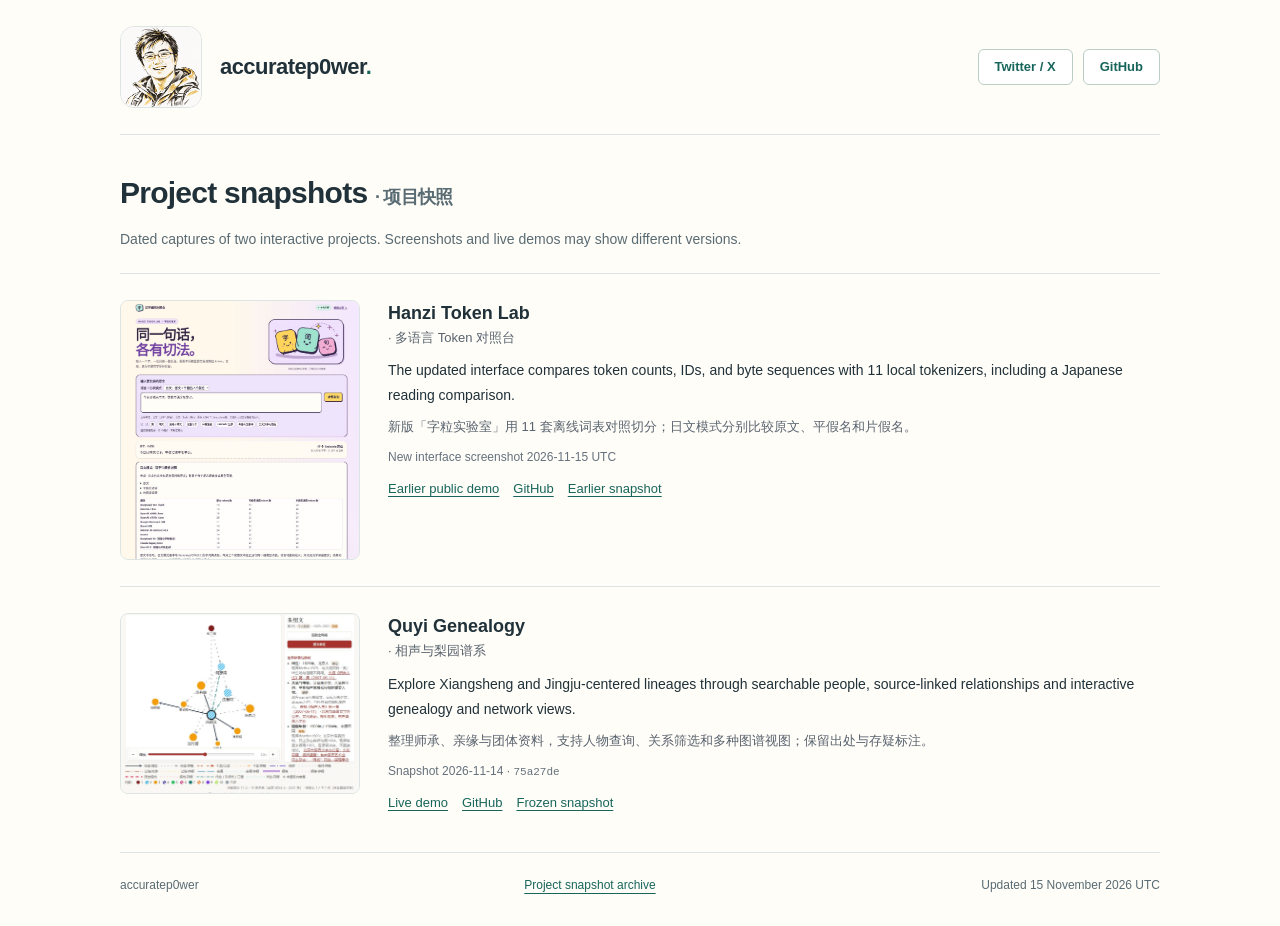
==== commit f4fcd247: "Refresh Hanzi Token Lab portfolio screenshot" ====
--- a/index.html
+++ b/index.html
@@ -19,17 +19,17 @@
   <main id="main">
     <section class="project-snapshots" id="project-snapshots" aria-labelledby="project-snapshots-title">
                   <h1 id="project-snapshots-title">Project snapshots <span lang="zh-CN">· 项目快照</span></h1>
-                  <p class="snapshot-intro">A record of two interactive projects, captured on <time datetime="2026-11-14">14 November 2026</time>. Screenshots and source versions are fixed; live demos may continue to evolve.</p>
+                  <p class="snapshot-intro">Dated captures of two interactive projects. Screenshots and live demos may show different versions.</p>
                   <article class="snapshot-card" id="hanzi-token-lab-snapshot">
-                    <a class="snapshot-thumb" href="project-snapshots/2026-11-14/#hanzi-token-lab" aria-label="View the Hanzi Token Lab snapshot">
-                      <img src="project-snapshots/2026-11-14/hanzi-token-lab.jpg" width="1020" height="744" loading="lazy" alt="Hanzi Token Lab showing a Chinese sentence, model filters, and colored tokens with their IDs">
+                    <a class="snapshot-thumb" href="project-snapshots/2026-11-15/hanzi-token-lab.jpg" aria-label="View the new Hanzi Token Lab screenshot">
+                      <img src="project-snapshots/2026-11-15/hanzi-token-lab.jpg" width="1315" height="1430" loading="lazy" alt="Cartoon-style Hanzi Token Lab showing Japanese text and token-count comparisons for its original, hiragana, and katakana forms">
                     </a>
                     <div class="snapshot-copy">
                       <h3>Hanzi Token Lab <span lang="zh-CN">· 多语言 Token 对照台</span></h3>
-                      <p>Compare real token boundaries, IDs and byte sequences across Chinese, English, Spanish and Japanese, with local tokenizers and optional personal API access.</p>
-                      <p lang="zh-CN">用同一段原文比较多模型的彩色切分、繁简字形与日语假名读音；区分本地词表结果和官方 API 计数。</p>
-                      <p class="snapshot-version">Snapshot <time datetime="2026-11-14">2026-11-14</time> · <code>c363822</code></p>
-                      <nav class="snapshot-links" aria-label="Hanzi Token Lab links"><a href="https://accuratep0wer.github.io/hanzi-token-lab/">Live demo</a><a href="https://github.com/accuratep0wer/hanzi-token-lab">GitHub</a><a href="project-snapshots/2026-11-14/#hanzi-token-lab">Frozen snapshot</a></nav>
+                      <p>The updated interface compares token counts, IDs, and byte sequences with 11 local tokenizers, including a Japanese reading comparison.</p>
+                      <p lang="zh-CN">新版「字粒实验室」用 11 套离线词表对照切分；日文模式分别比较原文、平假名和片假名。</p>
+                      <p class="snapshot-version">New interface screenshot <time datetime="2026-11-15">2026-11-15 UTC</time></p>
+                      <nav class="snapshot-links" aria-label="Hanzi Token Lab links"><a href="https://accuratep0wer.github.io/hanzi-token-lab/">Earlier public demo</a><a href="https://github.com/accuratep0wer/hanzi-token-lab">GitHub</a><a href="project-snapshots/2026-11-14/#hanzi-token-lab">Earlier snapshot</a></nav>
                     </div>
                   </article>
                   <article class="snapshot-card" id="quyi-genealogy-snapshot">
@@ -47,7 +47,7 @@
                 </section>
 
   </main>
-  <footer class="site-footer"><span>accuratep0wer</span><a href="project-snapshots/2026-11-14/">Project snapshot archive</a><span>Updated <time datetime="2026-11-14">14 November 2026</time></span></footer>
+  <footer class="site-footer"><span>accuratep0wer</span><a href="project-snapshots/2026-11-14/">Project snapshot archive</a><span>Updated <time datetime="2026-11-15">15 November 2026 UTC</time></span></footer>
   <!-- Cloudflare Web Analytics --><script type='module' src='https://static.cloudflareinsights.com/beacon.min.js' data-cf-beacon='{"token": "337a81f2145c44d1aca19c5d9b5fbe1d"}'></script><!-- End Cloudflare Web Analytics -->
 </body>
 </html>
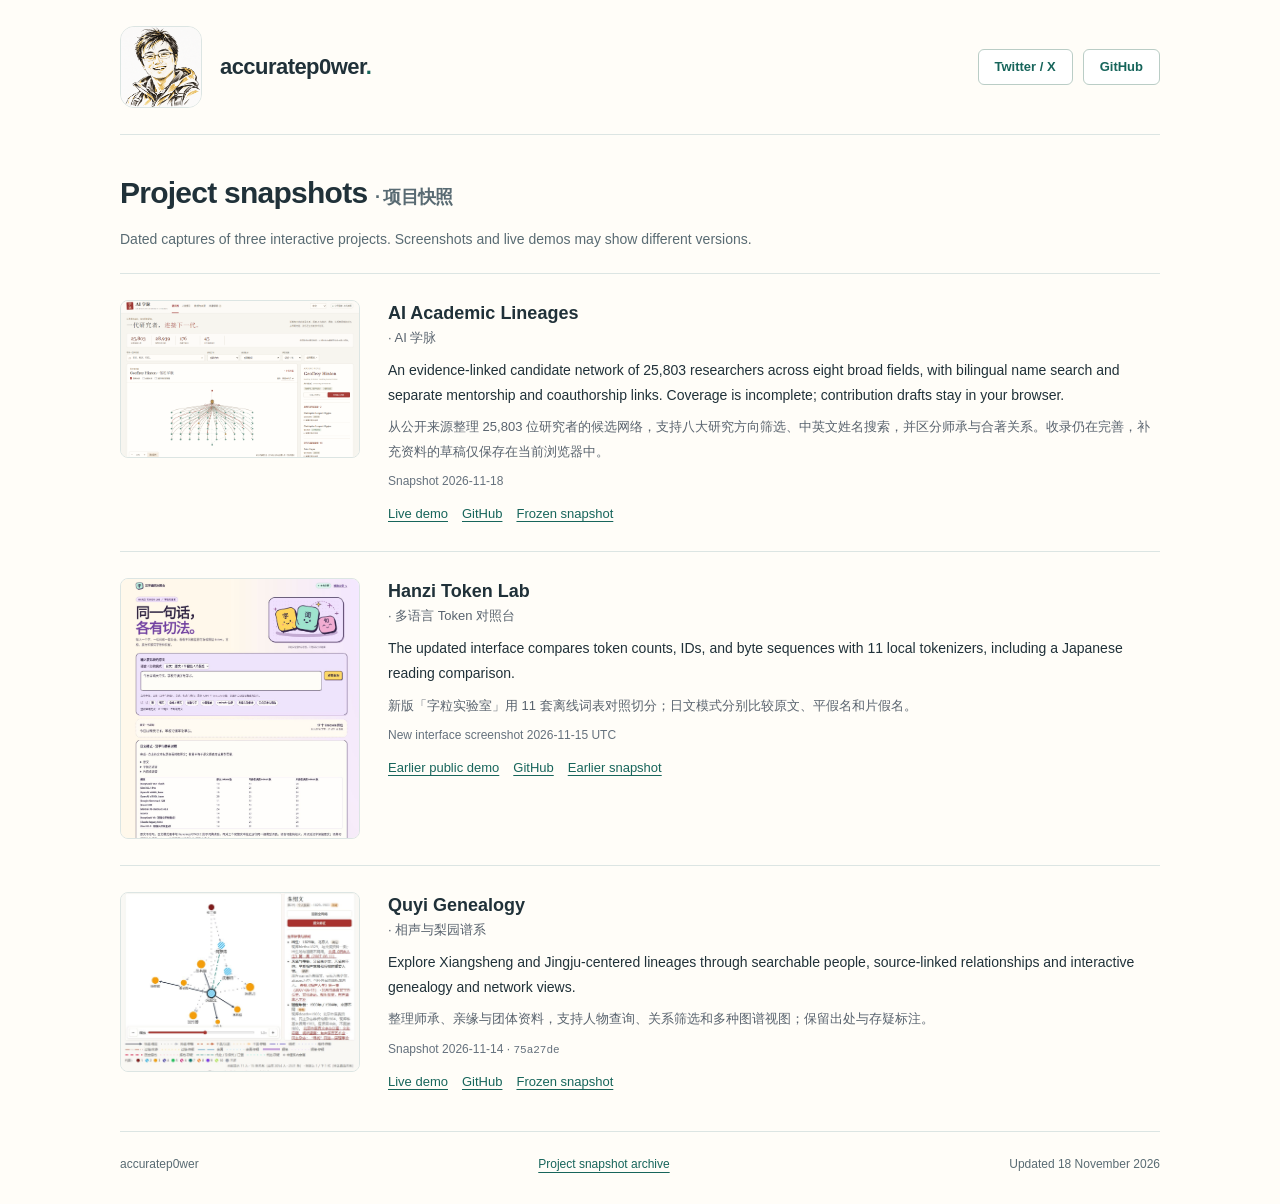
==== commit 0857497f: "Publish AI academic lineages and add project snapshot" ====
--- a/index.html
+++ b/index.html
@@ -19,7 +19,19 @@
   <main id="main">
     <section class="project-snapshots" id="project-snapshots" aria-labelledby="project-snapshots-title">
                   <h1 id="project-snapshots-title">Project snapshots <span lang="zh-CN">· 项目快照</span></h1>
-                  <p class="snapshot-intro">Dated captures of two interactive projects. Screenshots and live demos may show different versions.</p>
+                  <p class="snapshot-intro">Dated captures of three interactive projects. Screenshots and live demos may show different versions.</p>
+                  <article class="snapshot-card" id="ai-lineage-snapshot">
+                    <a class="snapshot-thumb" href="project-snapshots/2026-11-18/ai-lineage.png" aria-label="View the AI Academic Lineages screenshot">
+                      <img src="project-snapshots/2026-11-18/ai-lineage.png" width="1366" height="900" loading="lazy" alt="AI Academic Lineages explorer showing an interactive research mentorship network, eight research fields, and source-linked researcher details">
+                    </a>
+                    <div class="snapshot-copy">
+                      <h3>AI Academic Lineages <span lang="zh-CN">· AI 学脉</span></h3>
+                      <p>An evidence-linked candidate network of 25,803 researchers across eight broad fields, with bilingual name search and separate mentorship and coauthorship links. Coverage is incomplete; contribution drafts stay in your browser.</p>
+                      <p lang="zh-CN">从公开来源整理 25,803 位研究者的候选网络，支持八大研究方向筛选、中英文姓名搜索，并区分师承与合著关系。收录仍在完善，补充资料的草稿仅保存在当前浏览器中。</p>
+                      <p class="snapshot-version">Snapshot <time datetime="2026-11-18">2026-11-18</time></p>
+                      <nav class="snapshot-links" aria-label="AI Academic Lineages links"><a href="./ai-lineage/">Live demo</a><a href="https://github.com/accuratep0wer/zfz.github.io/tree/master/ai-lineage">GitHub</a><a href="project-snapshots/2026-11-18/ai-lineage.png">Frozen snapshot</a></nav>
+                    </div>
+                  </article>
                   <article class="snapshot-card" id="hanzi-token-lab-snapshot">
                     <a class="snapshot-thumb" href="project-snapshots/2026-11-15/hanzi-token-lab.jpg" aria-label="View the new Hanzi Token Lab screenshot">
                       <img src="project-snapshots/2026-11-15/hanzi-token-lab.jpg" width="1315" height="1430" loading="lazy" alt="Cartoon-style Hanzi Token Lab showing Japanese text and token-count comparisons for its original, hiragana, and katakana forms">
@@ -47,7 +59,7 @@
                 </section>
 
   </main>
-  <footer class="site-footer"><span>accuratep0wer</span><a href="project-snapshots/2026-11-14/">Project snapshot archive</a><span>Updated <time datetime="2026-11-15">15 November 2026 UTC</time></span></footer>
+  <footer class="site-footer"><span>accuratep0wer</span><a href="project-snapshots/2026-11-14/">Project snapshot archive</a><span>Updated <time datetime="2026-11-18">18 November 2026</time></span></footer>
   <!-- Cloudflare Web Analytics --><script type='module' src='https://static.cloudflareinsights.com/beacon.min.js' data-cf-beacon='{"token": "337a81f2145c44d1aca19c5d9b5fbe1d"}'></script><!-- End Cloudflare Web Analytics -->
 </body>
 </html>
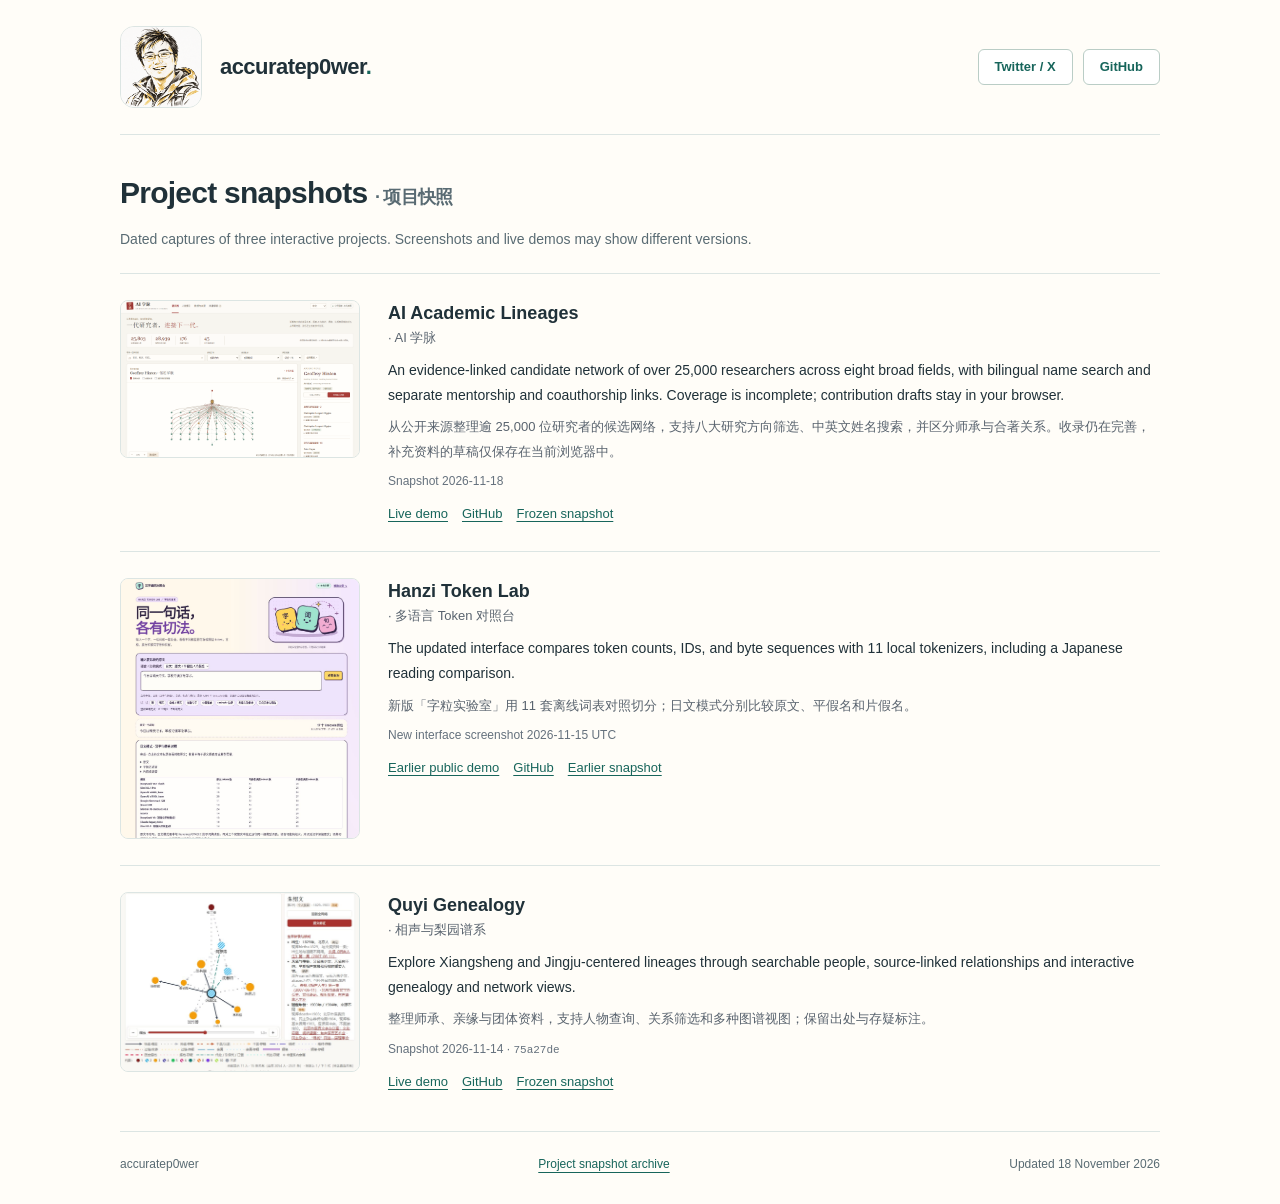
==== commit efc1f65b: "Restore Fei Fang and verified faculty lineages" ====
--- a/index.html
+++ b/index.html
@@ -26,8 +26,8 @@
                     </a>
                     <div class="snapshot-copy">
                       <h3>AI Academic Lineages <span lang="zh-CN">· AI 学脉</span></h3>
-                      <p>An evidence-linked candidate network of 25,803 researchers across eight broad fields, with bilingual name search and separate mentorship and coauthorship links. Coverage is incomplete; contribution drafts stay in your browser.</p>
-                      <p lang="zh-CN">从公开来源整理 25,803 位研究者的候选网络，支持八大研究方向筛选、中英文姓名搜索，并区分师承与合著关系。收录仍在完善，补充资料的草稿仅保存在当前浏览器中。</p>
+                      <p>An evidence-linked candidate network of over 25,000 researchers across eight broad fields, with bilingual name search and separate mentorship and coauthorship links. Coverage is incomplete; contribution drafts stay in your browser.</p>
+                      <p lang="zh-CN">从公开来源整理逾 25,000 位研究者的候选网络，支持八大研究方向筛选、中英文姓名搜索，并区分师承与合著关系。收录仍在完善，补充资料的草稿仅保存在当前浏览器中。</p>
                       <p class="snapshot-version">Snapshot <time datetime="2026-11-18">2026-11-18</time></p>
                       <nav class="snapshot-links" aria-label="AI Academic Lineages links"><a href="./ai-lineage/">Live demo</a><a href="https://github.com/accuratep0wer/zfz.github.io/tree/master/ai-lineage">GitHub</a><a href="project-snapshots/2026-11-18/ai-lineage.png">Frozen snapshot</a></nav>
                     </div>
